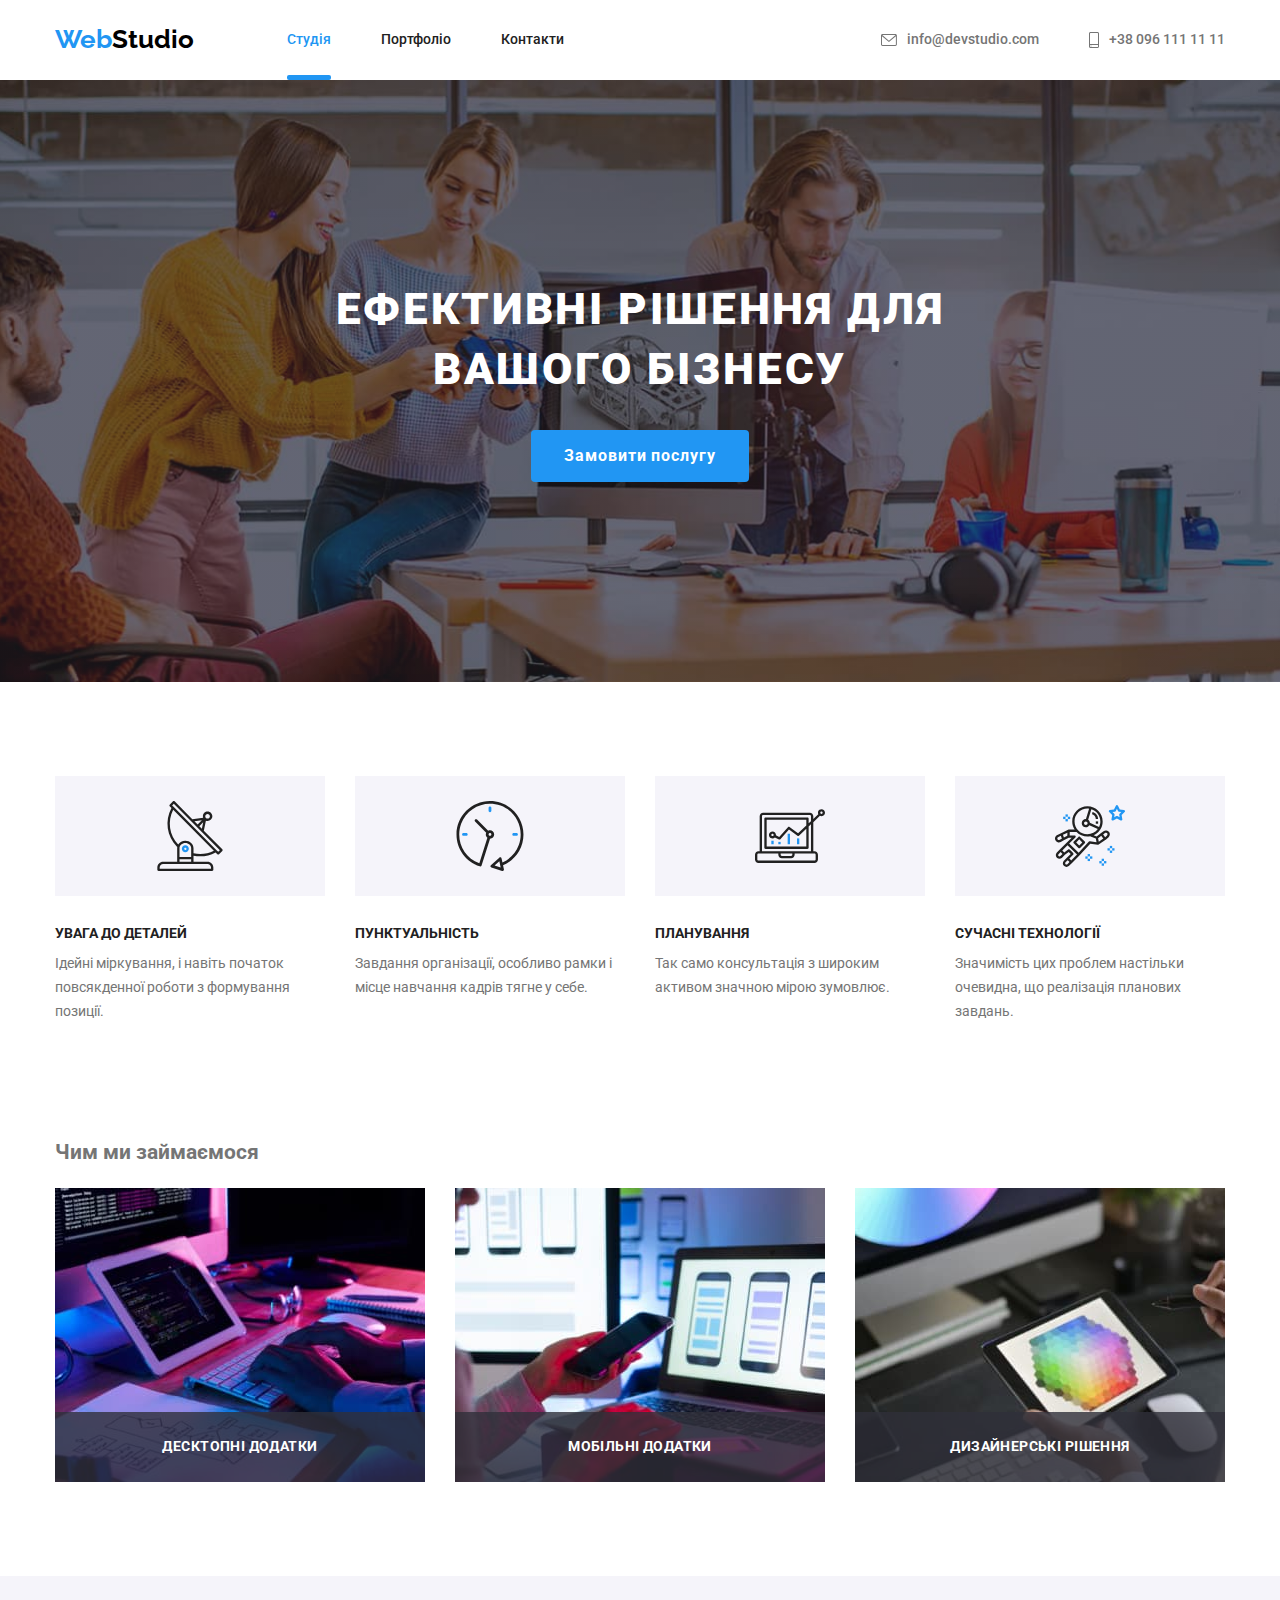
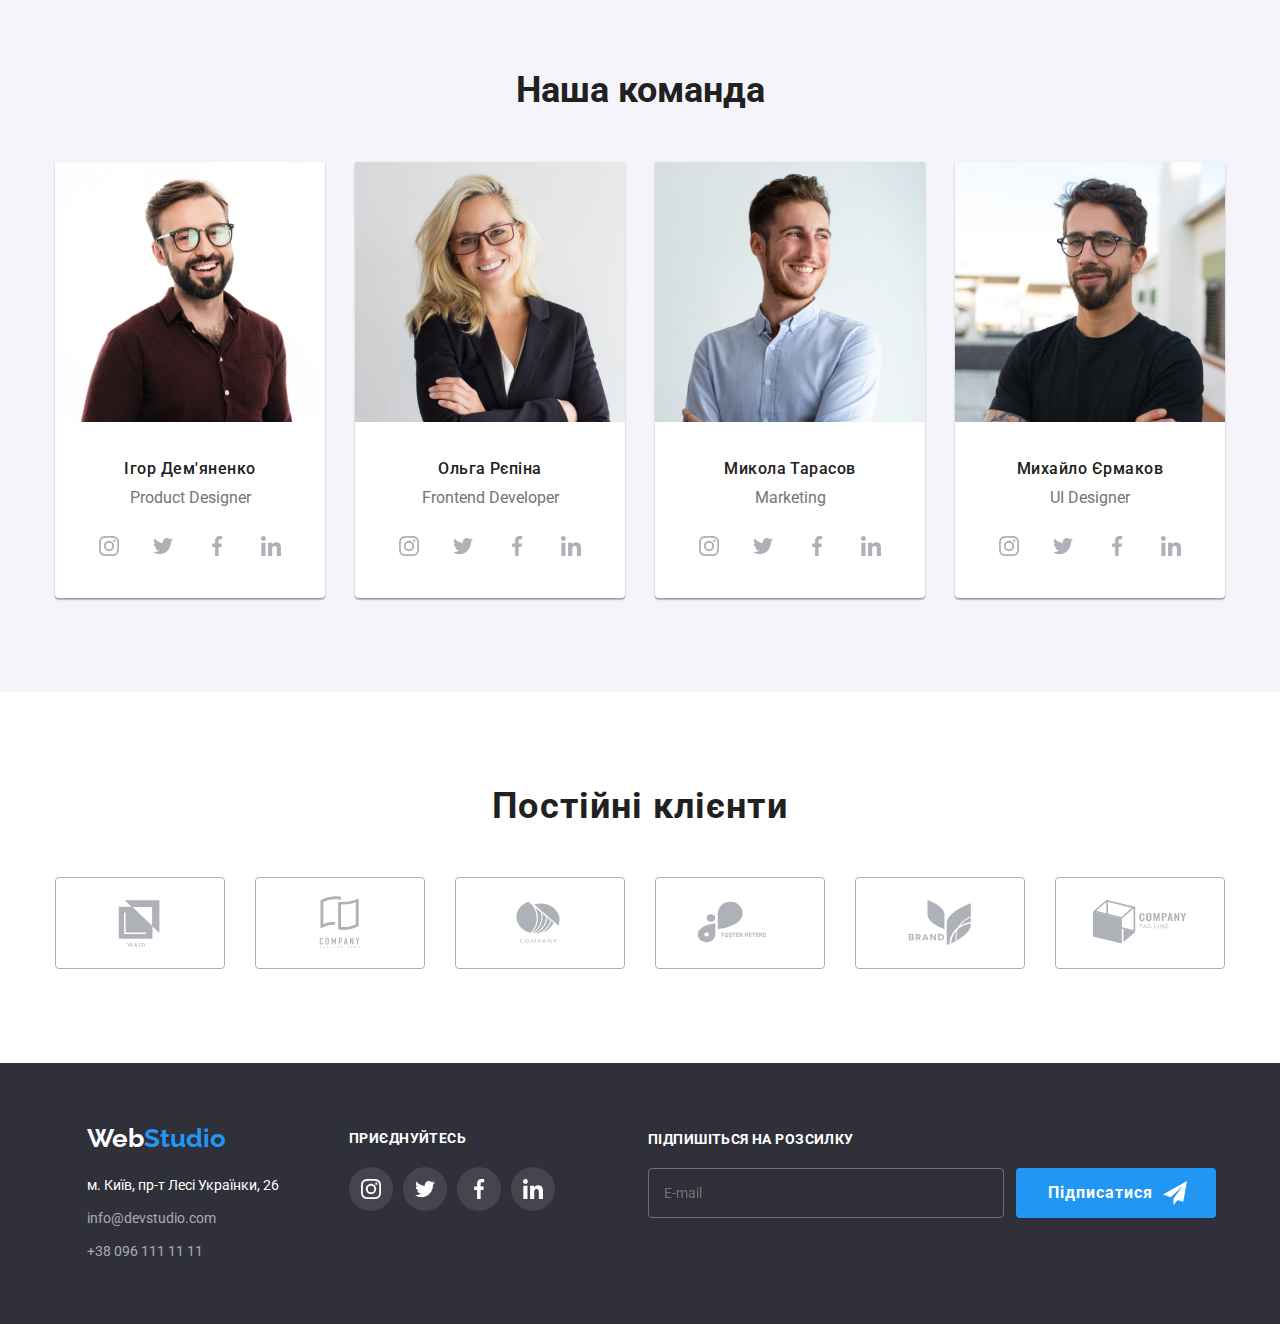
==== index.html @ 4a080af3 "Добавил HW7" ====
<!DOCTYPE html>
<html lang="uk">
  <head>
    <meta charset="UTF-8" />
    <meta http-equiv="X-UA-Compatible" content="IE=edge" />
    <meta name="viewport" content="width=device-width, initial-scale=1.0" />
    <title>goit-markup-hw-03</title>
    <link rel="preconnect" href="https://fonts.googleapis.com" />
    <link rel="preconnect" href="https://fonts.gstatic.com" crossorigin />
    <link
      href="https://fonts.googleapis.com/css2?family=Raleway:wght@700&family=Roboto:wght@400;500;700;900&display=swap"
      rel="stylesheet"
    />
    <link
      rel="stylesheet"
      href="https://cdnjs.cloudflare.com/ajax/libs/modern-normalize/1.1.0/modern-normalize.min.css"
    />
    <link rel="stylesheet" href="./css/main.min.css" />
  </head>
  <body class="body">

    <!-- Шапка сайта -->

    <header class="header">
      <div class="container header__container">
        <a href="#" lang="en" class="logo link"><span class="logo__second-part-inscription">Web</span>Studio</a>

        <nav class="navigation">
          <ul class="navigation__list  list">
            <li class="navigation__item"><a href="./index.html" class="navigation__link navigation__link--active link">Студія</a></li>
            <li class="navigation__item"><a href="./portfolio.html" class="navigation__link link">Портфоліо</a></li>
            <li class="navigation__item"><a href="#" class="navigation__link link">Контакти</a></li>
          </ul>
        </nav>

        <ul class="contacts list">
          <li class="contacts__item">
            <a href="mailto:info@devstudio.com" class="contacts__link  link"
              ><svg width="16" height="12" class="contacts__icon">
                <use href="./images/icons.svg#icon-envelope"></use></svg>info@devstudio.com</a
            >
          </li>
          <li class="contacts__item">
            <a href="tel:+380961111111" class="contacts__link  link"
              ><svg width="10" height="16" class="contacts__icon">
                <use href="./images/icons.svg#icon-smartphone"></use></svg>+38 096 111 11 11</a
            >
          </li>
        </ul>
      </div>
    </header>

    <main>
      <!-- Секция-герой -->
      <section class="hero">
        <div class="container">
          <h1 class="hero__title">Ефективні рішення для вашого бізнесу</h1>
          <button type="button" class="hero__button" data-modal-open>Замовити послугу</button>
        </div>
      </section>

      <!-- Секция-"преймущества" -->
      <section class="advantages">
        <div class="container">
          <!-- <h2>Наші переваги</h2> -->
          <ul class="advantages__list list">
            <li class="advantages__item advantages__item--add-img-antenna">
              <h3 class="advantages__title">Увага до деталей</h3>
              <p class="advantages__description">Ідейні міркування, і навіть початок повсякденної роботи з формування позиції.</p>
            </li>
            <li class="advantages__item advantages__item--add-img-clock">
              <h3 class="advantages__title">Пунктуальність</h3>
              <p  class="advantages__description">Завдання організації, особливо рамки і місце навчання кадрів тягне у себе.</p>
            </li>
            <li class="advantages__item advantages__item--add-img-diagram">
              <h3 class="advantages__title">Планування</h3>
              <p class="advantages__description">Так само консультація з широким активом значною мірою зумовлює.</p>
            </li>
            <li class="advantages__item advantages__item--add-img-astronaut">
              <h3 class="advantages__title">Сучасні технології</h3>
              <p class="advantages__description">Значимість цих проблем настільки очевидна, що реалізація планових завдань.</p>
            </li>
          </ul>
        </div>
      </section>

      <!-- Секция-"Чем мы занимаемся" -->
      <section class="work-directions section">
        <div class="container">
          <h2 class="work-directions__title">Чим ми займаємося</h2>
          <ul class="work-directions__list list">
            <li class="work-directions__item">
              <img
                src="./images/img-1.jpg"
                alt="Людина працює на планшеті та ПК"
                width="370"
                height="294"
              />
              <div class="work-directions__description-container">
                <p class="work-directions__description">Десктопні додатки</p>
              </div>
            </li>
            <li class="work-directions__item">
              <img
                src="./images/img-2.jpg"
                alt="Людина працює на ноутбуці та телефоні"
                width="370"
                height="294"
              />
              <div class="work-directions__description-container">
                <p class="work-directions__description">Мобільні додатки</p>
              </div>
            </li>
            <li class="work-directions__item">
              <img
                src="./images/img-3.jpg"
                alt="Людина тримає у руках планшет"
                width="370"
                height="294"
              />
              <div class="work-directions__description-container">
                <p class="work-directions__description">Дизайнерські рішення</p>
              </div>
            </li>
          </ul>
        </div>
      </section>

      <!-- Секция- "Наша команда" -->
      <section class="team section">
        <div class="container">
          <h2 class="team__title">Наша команда</h2>
          <ul class="team-list list">
            <li class="covorker-card">
              <img
                class="covorker-card__img"
                src="./images/img-4.jpg"
                alt="Product Designer"
                width="270"
                height="260"
              />
              <h3 class="covorker-card__name">Ігор Дем'яненко</h3>
              <p lang="en" class="covorker-card__profession">Product Designer</p>
              <ul class="soc-list list">
                <li class="soc-list__item">
                  <a href="#" class="soc-list__link link"
                    ><svg width="20" height="20" class="soc-list__icon">
                      <use href="./images/icons.svg#icon-instagram"></use>
                    </svg>
                  </a>
                </li>
                <li class="soc-list__item">
                  <a href="#" class="soc-list__link link"
                    ><svg width="20" height="20" class="soc-list__icon">
                      <use href="./images/icons.svg#icon-twitter"></use>
                    </svg>
                  </a>
                </li>
                <li class="soc-list__item">
                  <a href="#" class="soc-list__link link"
                    ><svg width="20" height="20" class="soc-list__icon">
                      <use href="./images/icons.svg#icon-facebook"></use>
                    </svg>
                  </a>
                </li>
                <li class="soc-list__item">
                  <a href="#" class="soc-list__link link"
                    ><svg width="20" height="20" class="soc-list__icon">
                      <use href="./images/icons.svg#icon-linkedin"></use>
                    </svg>
                  </a>
                </li>
              </ul>
            </li>
            <li class="covorker-card">
              <img
                class="covorker-card__img"
                src="./images/img-5.jpg"
                alt="Frontend Developer"
                width="270"
                height="260"
              />
              <h3 class="covorker-card__name">Ольга Рєпіна</h3>
              <p lang="en" class="covorker-card__profession">Frontend Developer</p>
              <ul class="soc-list list">
                <li class="soc-list__item">
                  <a href="#" class="soc-list__link link"
                    ><svg width="20" height="20" class="soc-list__icon">
                      <use href="./images/icons.svg#icon-instagram"></use>
                    </svg>
                  </a>
                </li>
                <li class="soc-list__item">
                  <a href="#" class="soc-list__link link"
                    ><svg width="20" height="20" class="soc-list__icon">
                      <use href="./images/icons.svg#icon-twitter"></use>
                    </svg>
                  </a>
                </li>
                <li class="soc-list__item">
                  <a href="#" class="soc-list__link link"
                    ><svg width="20" height="20" class="soc-list__icon">
                      <use href="./images/icons.svg#icon-facebook"></use>
                    </svg>
                  </a>
                </li>
                <li class="soc-list__item">
                  <a href="#" class="soc-list__link link"
                    ><svg width="20" height="20" class="soc-list__icon">
                      <use href="./images/icons.svg#icon-linkedin"></use>
                    </svg>
                  </a>
                </li>
              </ul>
            </li>
            <li class="covorker-card">
              <img
                class="covorker-card__img"
                src="./images/img-6.jpg"
                alt="Marketing"
                width="270"
                height="260"
              />
              <h3 class="covorker-card__name">Микола Тарасов</h3>
              <p lang="en" class="covorker-card__profession">Marketing</p>
              <ul class="soc-list list">
                <li class="soc-list__item">
                  <a href="#" class="soc-list__link link"
                    ><svg width="20" height="20" class="soc-list__icon">
                      <use href="./images/icons.svg#icon-instagram"></use>
                    </svg>
                  </a>
                </li>
                <li class="soc-list__item">
                  <a href="#" class="soc-list__link link"
                    ><svg width="20" height="20" class="soc-list__icon">
                      <use href="./images/icons.svg#icon-twitter"></use>
                    </svg>
                  </a>
                </li>
                <li class="soc-list__item">
                  <a href="#" class="soc-list__link link"
                    ><svg width="20" height="20" class="soc-list__icon">
                      <use href="./images/icons.svg#icon-facebook"></use>
                    </svg>
                  </a>
                </li>
                <li class="soc-list__item">
                  <a href="#" class="soc-list__link link"
                    ><svg width="20" height="20" class="soc-list__icon">
                      <use href="./images/icons.svg#icon-linkedin"></use>
                    </svg>
                  </a>
                </li>
              </ul>
            </li>
            <li class="covorker-card">
              <img
                class="covorker-card__img"
                src="./images/img-7.jpg"
                alt="UI Designer"
                width="270"
                height="260"
              />
              <h3 class="covorker-card__name">Михайло Єрмаков</h3>
              <p lang="en" class="covorker-card__profession">UI Designer</p>
              <ul class="soc-list list">
                <li class="soc-list__item">
                  <a href="#" class="soc-list__link link"
                    ><svg width="20" height="20" class="soc-list__icon">
                      <use href="./images/icons.svg#icon-instagram"></use>
                    </svg>
                  </a>
                </li>
                <li class="soc-list__item">
                  <a href="#" class="soc-list__link link"
                    ><svg width="20" height="20" class="soc-list__icon">
                      <use href="./images/icons.svg#icon-twitter"></use>
                    </svg>
                  </a>
                </li>
                <li class="soc-list__item">
                  <a href="#" class="soc-list__link link"
                    ><svg width="20" height="20" class="soc-list__icon">
                      <use href="./images/icons.svg#icon-facebook"></use>
                    </svg>
                  </a>
                </li>
                <li class="soc-list__item">
                  <a href="#" class="soc-list__link link"
                    ><svg width="20" height="20" class="soc-list__icon">
                      <use href="./images/icons.svg#icon-linkedin"></use>
                    </svg>
                  </a>
                </li>
              </ul>
            </li>
          </ul>
        </div>
      </section>

       <!-- Секция-"Постоянные клиенты"  -->

      <section class="clients">
        <div class="container">
          <h2 class="clients__title">Постійні клієнти</h2>
          <ul class="client-list list ">
            <li class="client-card">
              <a href="#" class="client-card__link link">
                <svg width="106" height="60" class="client-card__svg">
                  <use href="./images/icons.svg#icon-client-1"></use>
                </svg>
              </a>
            </li>
            <li class="client-card">
              <a href="#" class="client-card__link link">
                <svg width="106" height="60" class="client-card__svg" >
                  <use href="./images/icons.svg#icon-client-2"></use>
                </svg>
              </a>
            </li>
            <li class="client-card">
              <a href="#" class="client-card__link link">
                <svg width="106" height="60" class="client-card__svg">
                  <use href="./images/icons.svg#icon-client-3"></use>
                </svg>
              </a>
            </li>
            <li class="client-card">
              <a href="#" class="client-card__link link">
                <svg width="106" height="60" class="client-card__svg">
                  <use href="./images/icons.svg#icon-client-4"></use>
                </svg>
              </a>
            </li>
            <li class="client-card">
              <a href="#" class="client-card__link link">
                <svg width="106" height="60" class="client-card__svg">
                  <use href="./images/icons.svg#icon-client-5"></use>
                </svg>
              </a>
            </li>
            <li class="client-card">
              <a href="#" class="client-card__link link">
                <svg width="106" height="60" class="client-card__svg">
                  <use href="./images/icons.svg#icon-client-6"></use>
                </svg>
              </a>
            </li>
          </ul>
        </div>
      </section>
    </main>

    <!-- Футер -->
    <footer class="footer">
      <div class="container">
        <div class="footer__position">
          <address class="address">
            <div class="adress__container">
              <a href="#" lang="en" class="logo address__logo link"> Web<span class="logo__second-part-inscription">Studio</span></a>

              <ul class="address-inf list">
                <li>
                  <a href="https://goo.gl/maps/9ttwzkd9uLQhC29X6" class="address-inf__phisical link"
                    >м. Київ, пр-т Лесі Українки, 26
                  </a>
                </li>
                <li>
                  <a href="mailto:info@devstudio.com" class="address-inf__mail link">info@devstudio.com</a>
                </li>
                <li><a href="tel:+380961111111" class="address-inf__tel link">+38 096 111 11 11 </a></li>
              </ul>
            </div>

            <div class="soc-links-container">
              <p class="soc-links-container__title">приєднуйтесь</p>
              <ul class="soc-links-list list">
                <li class="soc-links-list__item">
                  <a href="#" class="soc-links-list__link link">
                    <svg width="20" height="20" class="soc-links-list__icon">
                      <use href="./images/icons.svg#icon-instagram"></use>
                    </svg>
                  </a>
                </li>
                <li class="soc-links-list__item">
                  <a href="#" class="soc-links-list__link link">
                    <svg width="20" height="20" class="soc-links-list__icon">
                      <use href="./images/icons.svg#icon-twitter"></use>
                    </svg>
                  </a>
                </li>
                <li class="soc-links-list__item">
                  <a href="#" class="soc-links-list__link link"
                    ><svg width="20" height="20" class="soc-links-list__icon">
                      <use href="./images/icons.svg#icon-facebook"></use></svg></a>
                </li>
                <li class="soc-links-list__item">
                  <a href="#" class="soc-links-list__link link"
                    ><svg width="20" height="20" class="soc-links-list__icon">
                      <use href="./images/icons.svg#icon-linkedin"></use></svg></a>
                </li>
              </ul>
            </div>
          </address>
          <div class="sign">
            <p class="sign__title">Підпишіться на розсилку</p>
            <form class="sign__form">
              <input
                type="email"
                name="sing-email"
                id="sing-email"
                class="sign__input"
                placeholder="E-mail"
              />
              <button type="submit" class="sign__button">
                Підписатися
                <svg width="24" height="24" class="sign__icon">
                  <use href="./images/icons.svg#icon-send"></use>
                </svg>
              </button>
            </form>
          </div>
        </div>
      </div>
    </footer>

<!-- Модальное окно  -->

    <div class="backdrop backdrop--is-hidden" data-modal>
      <div class="modal">
        <h1 class="modal__title">Залиште свої дані, ми вам передзвонимо</h1>

        <button data-modal-close class="modal__button-close">
          <svg width="18" height="18">
            <use href="./images/icons.svg#icon-close"></use>
          </svg>
        </button>

        <form class="form">
          <div class="form__field">
            <label for="name" class="form__label">Ім'я</label>

            <input type="text" name="name" id="name" class="form__input" />
            <span class="form__icon">
              <svg width="18" height="18" class="form__svg">
                <use href="./images/icons.svg#icon-person"></use>
              </svg>
            </span>
          </div>

          <div class="form__field">
            <label for="tel" class="form__label">Телефон</label>
            <input type="tel" name="tel" id="tel" class="form__input" />
            <span class="form__icon">
              <svg width="18" height="18" class="form__svg">
                <use href="./images/icons.svg#icon-phone"></use>
              </svg>
            </span>
          </div>

          <div class="form__field">
            <label for="email" class="form__label">Пошта</label>
            <input type="email" name="email" id="email" class="form__input" />
            <span class="form__icon">
              <svg width="18" height="18" class="form__svg">
                <use href="./images/icons.svg#icon-email"></use>
              </svg>
            </span>
          </div>

          <div class="form__field">
            <label for="textarea">Коментар</label>
            <textarea
              name="textarea"
              id="textarea"
              class="form__textarea"
              placeholder="Введіть текст"
            ></textarea>
          </div>

          <div class="form__checkbox-field">
            <label for="policy" class="form__checkbox-label">
              <input type="checkbox" name="policy" id="policy" value="true" class="form__checkbox" />
              <span class="form__checkbox-icon"></span>
              Погоджуюся з розсилкою та приймаю<a href="#" class="form__link">Умови договору</a>
            </label>
          </div>

          <button type="submit" class="form__button">Відправити</button>
        </form>
      </div>
    </div>

    <script src="./js/modal.js"></script>
  </body>
</html>
---- css/main.min.css ----
.body{background-color:#fff;color:#757575;font-family:"Roboto",sans-serif;font-size:14px;font-weight:400;line-height:1.71;letter-spacing:.03}.work-target__title,.team__title{color:#212121;font-size:36px;font-weight:700;line-height:1.16;text-align:center}.list{padding:0;margin:0;list-style:none}.link{text-decoration:none}.address{font-style:normal}.section{padding-top:94px;padding-bottom:94px}.backdrop--is-hidden{opacity:0;visibility:hidden;pointer-events:none}.container{margin-left:auto;margin-right:auto;width:1200px;padding-left:15px;padding-right:15px}.logo{display:block;padding-top:24px;padding-bottom:25px;color:#000;font-family:"Raleway";font-size:26px;font-weight:700;line-height:1.19}.footer .logo{color:#fff}.header .logo__second-part-inscription,.footer .logo__second-part-inscription{color:#2196f3}.header{background-color:#fff}.header__container{display:-webkit-box;display:-ms-flexbox;display:flex;-webkit-box-align:center;-ms-flex-align:center;align-items:center}.heder-portfolio{border-bottom:1px solid #ececec}.navigation__list{display:-webkit-box;display:-ms-flexbox;display:flex;margin-left:93px;color:#212121;font-size:14px;font-weight:500;line-height:1.14;letter-spacing:.02}.navigation__item:not(:last-child){margin-right:50px}.navigation__link{-webkit-transition:color 250ms cubic-bezier(0.4, 0, 0.2, 1);transition:color 250ms cubic-bezier(0.4, 0, 0.2, 1);display:block;padding-top:32px;padding-bottom:32px;color:inherit}.navigation__link:hover,.navigation__link:focus{color:#2196f3}.navigation__link--active{position:relative;color:#2196f3}.navigation__link--active::after{content:"";position:absolute;left:0;bottom:0;display:block;width:100%;height:5px;border-radius:2px;background-color:#2196f3}.contacts{display:-webkit-box;display:-ms-flexbox;display:flex;margin-left:auto}.contacts__item+.contacts__item{margin-left:50px}.contacts__link{-webkit-transition:color 250ms cubic-bezier(0.4, 0, 0.2, 1);transition:color 250ms cubic-bezier(0.4, 0, 0.2, 1);width:100%;height:100%;display:-webkit-inline-box;display:-ms-inline-flexbox;display:inline-flex;-webkit-box-pack:center;-ms-flex-pack:center;justify-content:center;-webkit-box-align:center;-ms-flex-align:center;align-items:center;padding-top:32px;padding-bottom:32px;color:inherit;font-size:14px;font-weight:500;line-height:1.14;letter-spacing:.02}.contacts__link:hover,.contacts__link:focus{color:#2196f3}.contacts__icon{margin-right:10px;fill:currentColor}.contacts__icon:hover,.contacts__icon:focus{color:#2196f3}.hero{text-align:center;padding-top:200px;padding-bottom:200px;background-color:#c4c4c4;background-image:-webkit-gradient(linear, left top, left bottom, from(rgba(47, 48, 58, 0.4)), to(rgba(47, 48, 58, 0.4))),url(../images/hero.jpg);background-image:linear-gradient(rgba(47, 48, 58, 0.4), rgba(47, 48, 58, 0.4)),url(../images/hero.jpg);background-repeat:no-repeat;background-size:cover;background-position:center;max-width:1600px;margin:0 auto}.hero__title{width:696px;margin-left:auto;margin-right:auto;margin-top:0;margin-bottom:30px;color:#fff;font-size:44px;font-weight:900;line-height:1.36;letter-spacing:.06em;text-transform:uppercase;text-align:center}.hero__button{border-radius:4px;padding:10px 32px;min-width:216px;border:1px solid rgba(0,0,0,0);color:#fff;background-color:#2196f3;font-family:inherit;font-size:16px;font-weight:700;line-height:1.88;letter-spacing:.06em;text-align:center;cursor:pointer}.advantages{padding-top:94px}.advantages__list{display:-webkit-box;display:-ms-flexbox;display:flex;-webkit-box-pack:center;-ms-flex-pack:center;justify-content:center}.advantages__item{max-width:calc((100% - 90px)/4)}.advantages__item::before{display:block;content:"";height:120px;margin-bottom:30px;background-color:#f5f4fa;background-repeat:no-repeat;background-position:center}.advantages__item--add-img-antenna::before{background-image:url(../images/antenna.svg)}.advantages__item--add-img-clock::before{background-image:url(../images/clock.svg)}.advantages__item--add-img-diagram::before{background-image:url(../images/diagram.svg)}.advantages__item--add-img-astronaut::before{background-image:url(../images/astronaut.svg)}.advantages__title{margin-top:0;margin-bottom:10px;color:#212121;font-size:14px;font-weight:700;line-height:1.14;letter-spacing:.02;text-transform:uppercase}.advantages__item:not(:last-child){margin-right:30px}.advantages__description{margin-top:0;margin-bottom:0}.work-directions__list{display:-webkit-box;display:-ms-flexbox;display:flex}.work-directions__item{position:relative;margin-top:0;margin-bottom:0;height:294px}.work-directions__item:not(:last-child){margin-right:30px}.work-directions__description-container{position:absolute;right:0;bottom:0;width:100%;min-height:70px;background-color:rgba(47,48,58,.8)}.work-directions__description{text-align:center;margin-top:27px;margin-bottom:27px;font-size:14px;font-weight:700;line-height:1.14;letter-spacing:.03em;text-transform:uppercase;color:#fff}.team{background-color:#f5f4fa}.team-list{display:-webkit-box;display:-ms-flexbox;display:flex}.covorker-card{text-align:center;width:calc((100% - 90px)/4);background:#fff;-webkit-box-shadow:0px 1px 3px rgba(0,0,0,.12),0px 1px 1px rgba(0,0,0,.14),0px 2px 1px rgba(0,0,0,.2);box-shadow:0px 1px 3px rgba(0,0,0,.12),0px 1px 1px rgba(0,0,0,.14),0px 2px 1px rgba(0,0,0,.2);border-radius:0px 0px 4px 4px}.covorker-card:not(:last-child){margin-right:30px}.team__title{margin-top:0;margin-bottom:50px}.covorker-card__img{margin-bottom:30px}.covorker-card__name{margin-top:0;margin-bottom:10px;color:#212121;font-size:16px;font-weight:500;line-height:1.18;letter-spacing:.03em}.covorker-card__profession{margin-top:0;margin-bottom:16px;font-size:16px;line-height:1.18}.soc-list{display:-webkit-box;display:-ms-flexbox;display:flex;-webkit-box-pack:center;-ms-flex-pack:center;justify-content:center;-webkit-box-align:center;-ms-flex-align:center;align-items:center;margin-bottom:30px}.soc-list__item{width:44px;height:44px}.soc-list__item:not(:last-child){margin-right:10px}.soc-list__link{-webkit-transition:color 250ms cubic-bezier(0.4, 0, 0.2, 1),background-color 250ms cubic-bezier(0.4, 0, 0.2, 1);transition:color 250ms cubic-bezier(0.4, 0, 0.2, 1),background-color 250ms cubic-bezier(0.4, 0, 0.2, 1);display:-webkit-box;display:-ms-flexbox;display:flex;width:100%;height:100%;border-radius:50%;-webkit-box-pack:center;-ms-flex-pack:center;justify-content:center;-webkit-box-align:center;-ms-flex-align:center;align-items:center;color:#afb1b8}.soc-list__link:hover{background-color:#2196f3;color:#fff}.soc-list__icon{fill:currentColor}.clients{padding-top:94px;padding-bottom:94px}.client-list{display:-webkit-box;display:-ms-flexbox;display:flex;-webkit-box-pack:center;-ms-flex-pack:center;justify-content:center;-webkit-box-align:center;-ms-flex-align:center;align-items:center}.clients__title{margin-top:0;margin-bottom:50px;font-size:36px;font-weight:700;line-height:1.16;letter-spacing:.03em;text-align:center;color:#212121}.client-card{width:170px;height:92px}.client-card:not(:last-child){margin-right:30px}.client-card__link{-webkit-transition:color 250ms cubic-bezier(0.4, 0, 0.2, 1),border-color 250ms cubic-bezier(0.4, 0, 0.2, 1);transition:color 250ms cubic-bezier(0.4, 0, 0.2, 1),border-color 250ms cubic-bezier(0.4, 0, 0.2, 1);display:-webkit-box;display:-ms-flexbox;display:flex;border:1px solid #afb1b8;border-radius:4px;width:100%;height:100%;-webkit-box-pack:center;-ms-flex-pack:center;justify-content:center;-webkit-box-align:center;-ms-flex-align:center;align-items:center;color:#afb1b8}.client-card__link:hover,.client-card__link:focus{color:#2196f3;border-color:#2196f3}.client-card__svg{fill:currentColor}.footer{padding-top:60px;padding-left:64px;padding-bottom:60px;background-color:#2f303a}.address{display:-webkit-box;display:-ms-flexbox;display:flex}.address__logo{display:inline-block;padding-top:0;padding-bottom:0;margin-bottom:20px}.address-inf__phisical{display:inline-block;margin-bottom:9px;color:#fff}.address-inf__mail{display:inline-block;margin-bottom:9px}.address-inf__phisical,.address-inf__mail,.address-inf__tel{-webkit-transition:color 250ms cubic-bezier(0.4, 0, 0.2, 1);transition:color 250ms cubic-bezier(0.4, 0, 0.2, 1)}.address-inf__phisical:hover,.address-inf__phisical:focus,.address-inf__mail:hover,.address-inf__mail:focus,.address-inf__tel:hover,.address-inf__tel:focus{color:#2196f3}.address-inf__mail,.address-inf__tel{color:rgba(255,255,255,.6)}.address-inf__phisical-mail-tel{-webkit-transition:color 250ms cubic-bezier(0.4, 0, 0.2, 1);transition:color 250ms cubic-bezier(0.4, 0, 0.2, 1)}.soc-links-list{display:-webkit-box;display:-ms-flexbox;display:flex;-webkit-box-pack:center;-ms-flex-pack:center;justify-content:center;-webkit-box-align:center;-ms-flex-align:center;align-items:center}.adress__container{margin-right:70px}.soc-links-container__title{margin-top:8px;margin-bottom:20px;font-size:14px;font-weight:700;line-height:1.14;letter-spacing:.03em;text-transform:uppercase;color:#fff}.soc-links-list__item{width:44px;height:44px}.soc-links-list__item:not(:last-child){margin-right:10px}.soc-links-list__link{-webkit-transition:background-color 250ms cubic-bezier(0.4, 0, 0.2, 1);transition:background-color 250ms cubic-bezier(0.4, 0, 0.2, 1);display:-webkit-box;display:-ms-flexbox;display:flex;width:100%;height:100%;border-radius:50%;-webkit-box-pack:center;-ms-flex-pack:center;justify-content:center;-webkit-box-align:center;-ms-flex-align:center;align-items:center;color:#fff;background-color:rgba(255,255,255,.1)}.soc-links-list__link:hover{background-color:#2196f3}.soc-links-list__icon{fill:currentColor}.footer__position{display:-webkit-box;display:-ms-flexbox;display:flex}.sign{margin-left:93px}.sign__title{margin-top:8px;margin-bottom:20px;font-size:14px;font-weight:700;line-height:1.16;letter-spacing:.03em;text-transform:uppercase;color:#fff}.sign__form{position:relative;display:-webkit-box;display:-ms-flexbox;display:flex}.sign__input{border:1px solid rgba(255,255,255,.3);-webkit-filter:drop-shadow(0px 4px 4px rgba(0, 0, 0, 0.15));filter:drop-shadow(0px 4px 4px rgba(0, 0, 0, 0.15));border-radius:4px;background-color:rgba(0,0,0,0);-webkit-box-sizing:inherit;box-sizing:inherit;min-width:356px;min-height:48px;padding:16px 15px}.sign__button{margin-left:12px;min-width:200px;min-height:50px;background-color:#2196f3;border:4px solid rgba(0,0,0,0);border-radius:4px;font-size:16px;font-weight:700;line-height:1.88;letter-spacing:.06em;padding-left:28px;color:#fff;display:-webkit-box;display:-ms-flexbox;display:flex;-webkit-box-align:center;-ms-flex-align:center;align-items:center}.sign__icon{margin-left:10px}.backdrop{position:fixed;top:0;left:0;width:100%;height:100%;opacity:1;-webkit-transition:opacity 250ms cubic-bezier(0.4, 0, 0.2, 1),visibility 250ms cubic-bezier(0.4, 0, 0.2, 1);transition:opacity 250ms cubic-bezier(0.4, 0, 0.2, 1),visibility 250ms cubic-bezier(0.4, 0, 0.2, 1);background-color:rgba(0,0,0,.2)}.backdrop.backdrop--is-hidden .modal{-webkit-transform:translate(-50%, -50%) scale(0.9);transform:translate(-50%, -50%) scale(0.9)}.modal{position:absolute;top:50%;left:50%;width:528px;height:581px;padding:40px 40px;border-radius:4px;background-color:#fff;-webkit-box-shadow:0px 1px 3px rgba(0,0,0,.12),0px 1px 1px rgba(0,0,0,.14),0px 2px 1px rgba(0,0,0,.2);box-shadow:0px 1px 3px rgba(0,0,0,.12),0px 1px 1px rgba(0,0,0,.14),0px 2px 1px rgba(0,0,0,.2);-webkit-transform:scale(1) translate(-50%, -50%);transform:scale(1) translate(-50%, -50%);-webkit-transition:-webkit-transform 250ms cubic-bezier(0.4, 0, 0.2, 1),-webkit-box-shadow 250ms cubic-bezier(0.4, 0, 0.2, 1);transition:-webkit-transform 250ms cubic-bezier(0.4, 0, 0.2, 1),-webkit-box-shadow 250ms cubic-bezier(0.4, 0, 0.2, 1);transition:transform 250ms cubic-bezier(0.4, 0, 0.2, 1),box-shadow 250ms cubic-bezier(0.4, 0, 0.2, 1);transition:transform 250ms cubic-bezier(0.4, 0, 0.2, 1),box-shadow 250ms cubic-bezier(0.4, 0, 0.2, 1),-webkit-transform 250ms cubic-bezier(0.4, 0, 0.2, 1),-webkit-box-shadow 250ms cubic-bezier(0.4, 0, 0.2, 1)}.modal__button-close{display:-webkit-box;display:-ms-flexbox;display:flex;position:absolute;top:8px;right:8px;-webkit-box-pack:center;-ms-flex-pack:center;justify-content:center;-webkit-box-align:center;-ms-flex-align:center;align-items:center;width:30px;height:30px;padding:0;border:1px solid rgba(0,0,0,.1);border-radius:50%;background-color:#fff;fill:#000;-webkit-transition:fill 250ms cubic-bezier(0.4, 0, 0.2, 1);transition:fill 250ms cubic-bezier(0.4, 0, 0.2, 1)}.modal__button-close:hover{fill:#2196f3}.modal__title{font-size:20px;font-weight:700;line-height:1.15;letter-spacing:.03em;text-align:center;margin-top:0;margin-bottom:12px;color:#212121}.form__field{position:relative;display:-webkit-box;display:-ms-flexbox;display:flex;-webkit-box-orient:vertical;-webkit-box-direction:normal;-ms-flex-direction:column;flex-direction:column;margin-bottom:10px}.form__input{padding:15px 42px;border:1px solid rgba(33,33,33,.2);border-radius:4px;height:40px;-webkit-transition:border-color 250ms cubic-bezier(0.4, 0, 0.2, 1);transition:border-color 250ms cubic-bezier(0.4, 0, 0.2, 1)}.form__label{margin-bottom:4px;font-size:12px;font-weight:400;line-height:1.16;letter-spacing:.01em;color:#757575}.form__icon{position:absolute;top:50%;left:12px;-webkit-transform:translateY(0, -50%);transform:translateY(0, -50%);-webkit-transition:color 250ms cubic-bezier(0.4, 0, 0.2, 1);transition:color 250ms cubic-bezier(0.4, 0, 0.2, 1)}.form__input:focus+.form__icon,.form__input:hover+.form__icon{color:#2196f3}.form__textarea{outline:none;padding:12px 16px;margin-bottom:10px;border:1px solid rgba(33,33,33,.2);min-width:448px;min-height:120px;-webkit-transition:border-color 250ms cubic-bezier(0.4, 0, 0.2, 1);transition:border-color 250ms cubic-bezier(0.4, 0, 0.2, 1);resize:none}.form__textarea::-webkit-input-placeholder{font-size:12px;font-weight:400;line-height:1.16;letter-spacing:.01em;color:rgba(117,117,117,.5)}.form__textarea::-moz-placeholder{font-size:12px;font-weight:400;line-height:1.16;letter-spacing:.01em;color:rgba(117,117,117,.5)}.form__textarea:-ms-input-placeholder{font-size:12px;font-weight:400;line-height:1.16;letter-spacing:.01em;color:rgba(117,117,117,.5)}.form__textarea::-ms-input-placeholder{font-size:12px;font-weight:400;line-height:1.16;letter-spacing:.01em;color:rgba(117,117,117,.5)}.form__textarea::placeholder{font-size:12px;font-weight:400;line-height:1.16;letter-spacing:.01em;color:rgba(117,117,117,.5)}.form__textarea:focus{outline:none;border:1px solid #2196f3;border-radius:4px}.form__checkbox-field{display:-webkit-box;display:-ms-flexbox;display:flex;-webkit-box-align:center;-ms-flex-align:center;align-items:center;margin-bottom:30px}.form__checkbox{margin-right:8px}.form__button{display:block;padding:10px 52px;margin-left:auto;margin-right:auto;min-width:200px;background:#2196f3;border-radius:4px;border:none;-webkit-box-shadow:0px 4px 4px rgba(0,0,0,.15);box-shadow:0px 4px 4px rgba(0,0,0,.15);cursor:pointer;font-size:16px;font-weight:700;line-height:1.88;letter-spacing:.06em;color:#fff}.form__checkbox-label{display:-webkit-inline-box;display:-ms-inline-flexbox;display:inline-flex;-webkit-box-align:center;-ms-flex-align:center;align-items:center}.form__checkbox{position:absolute;width:1px;height:1px;margin:-1px;border:0;padding:0;clip:rect(0 0 0 0);overflow:hidden}.form__checkbox-icon{display:inline-block;width:16px;height:16px;margin-right:8px;border:2px solid #212121;border-radius:2px;-webkit-transition:border 2000ms linear;transition:border 2000ms linear}.form__checkbox:checked+.form__checkbox-icon{border:#2196f3;background-image:url("../images/icon-check.svg");background-size:contain;background-origin:border-box}.form__link{margin-left:5px;color:#2196f3}.form__input:focus{outline:none;border:1px solid #2196f3;border-radius:4px}.form__svg{fill:currentColor}.navigation__list{display:-webkit-box;display:-ms-flexbox;display:flex;margin-left:93px;color:#212121;font-size:14px;font-weight:500;line-height:1.14;letter-spacing:.02}.navigation__item:not(:last-child){margin-right:50px}.navigation__link{-webkit-transition:color 250ms cubic-bezier(0.4, 0, 0.2, 1);transition:color 250ms cubic-bezier(0.4, 0, 0.2, 1);display:block;padding-top:32px;padding-bottom:32px;color:inherit}.navigation__link:hover,.navigation__link:focus{color:#2196f3}.navigation__link--active{position:relative;color:#2196f3}.navigation__link--active::after{content:"";position:absolute;left:0;bottom:0;display:block;width:100%;height:5px;border-radius:2px;background-color:#2196f3}.contacts{display:-webkit-box;display:-ms-flexbox;display:flex;margin-left:auto}.contacts__item+.contacts__item{margin-left:50px}.contacts__link{-webkit-transition:color 250ms cubic-bezier(0.4, 0, 0.2, 1);transition:color 250ms cubic-bezier(0.4, 0, 0.2, 1);width:100%;height:100%;display:-webkit-inline-box;display:-ms-inline-flexbox;display:inline-flex;-webkit-box-pack:center;-ms-flex-pack:center;justify-content:center;-webkit-box-align:center;-ms-flex-align:center;align-items:center;padding-top:32px;padding-bottom:32px;color:inherit;font-size:14px;font-weight:500;line-height:1.14;letter-spacing:.02}.contacts__link:hover,.contacts__link:focus{color:#2196f3}.contacts__icon{margin-right:10px;fill:currentColor}.contacts__icon:hover,.contacts__icon:focus{color:#2196f3}.filter-nav{display:-webkit-box;display:-ms-flexbox;display:flex;-webkit-box-pack:center;-ms-flex-pack:center;justify-content:center;margin-bottom:34px}.filter-nav__item:not(:last-child){margin-right:8px}.filter-nav__button{-webkit-transition:color 250ms cubic-bezier(0.4, 0, 0.2, 1),background-color 250ms cubic-bezier(0.4, 0, 0.2, 1);transition:color 250ms cubic-bezier(0.4, 0, 0.2, 1),background-color 250ms cubic-bezier(0.4, 0, 0.2, 1);display:inline-block;padding:6px 22px;border-radius:4px;border:1px solid rgba(0,0,0,0);min-width:73px;color:#212121;font-family:inherit;font-size:16px;font-weight:500;line-height:1.62;text-align:center;cursor:pointer}.filter-nav__button:hover,.filter-nav__button:focus{color:#fff;background-color:#2196f3}.portfolio-list{display:-webkit-box;display:-ms-flexbox;display:flex;-ms-flex-wrap:wrap;flex-wrap:wrap}.portfolio-card{-webkit-transition:-webkit-box-shadow 250ms cubic-bezier(0.4, 0, 0.2, 1);transition:-webkit-box-shadow 250ms cubic-bezier(0.4, 0, 0.2, 1);transition:box-shadow 250ms cubic-bezier(0.4, 0, 0.2, 1);transition:box-shadow 250ms cubic-bezier(0.4, 0, 0.2, 1), -webkit-box-shadow 250ms cubic-bezier(0.4, 0, 0.2, 1);width:calc((100% - 60px)/3);background:#fff}.portfolio-card:not(:nth-child(3n)){margin-right:30px}.portfolio-card:not(:nth-last-child(-n+3)){margin-bottom:30px}.portfolio-card:hover,.portfolio-card:focus{-webkit-box-shadow:0px 1px 1px rgba(0,0,0,.12),0px 4px 4px rgba(0,0,0,.06),1px 4px 6px rgba(0,0,0,.16);box-shadow:0px 1px 1px rgba(0,0,0,.12),0px 4px 4px rgba(0,0,0,.06),1px 4px 6px rgba(0,0,0,.16)}.portfolio-card__inf-container{border-left:1px solid #eee;border-right:1px solid #eee;border-bottom:1px solid #eee}.portfolio-card__img{display:block}.portfolio-card__title{padding-top:20px;margin-top:0;margin-bottom:4px;margin-left:24px;color:#212121;font-size:18px;font-weight:700;line-height:2;letter-spacing:.06em}.portfolio-card__project-description{font-size:16px;font-weight:400;line-height:1.87;letter-spacing:.02;margin-top:0;margin-bottom:20px;margin-left:24px}.portfolio-card__img-container{position:relative;overflow:hidden}.portfolio-card__description-box{position:absolute;-webkit-transition:-webkit-transform 250ms cubic-bezier(0.4, 0, 0.2, 1);transition:-webkit-transform 250ms cubic-bezier(0.4, 0, 0.2, 1);transition:transform 250ms cubic-bezier(0.4, 0, 0.2, 1);transition:transform 250ms cubic-bezier(0.4, 0, 0.2, 1), -webkit-transform 250ms cubic-bezier(0.4, 0, 0.2, 1);padding:63px 24px;width:100%;height:100%;background-color:rgba(33,150,243,.9)}.portfolio-card:hover .portfolio-card__description-box,.portfolio-card:focus .portfolio-card__description-box{-webkit-transform:translateY(-100%);transform:translateY(-100%)}.portfolio-card__description{margin-top:0;margin-bottom:0;font-size:18px;font-weight:400;line-height:1.56;letter-spacing:.02;color:#fff}/*# sourceMappingURL=main.min.css.map */
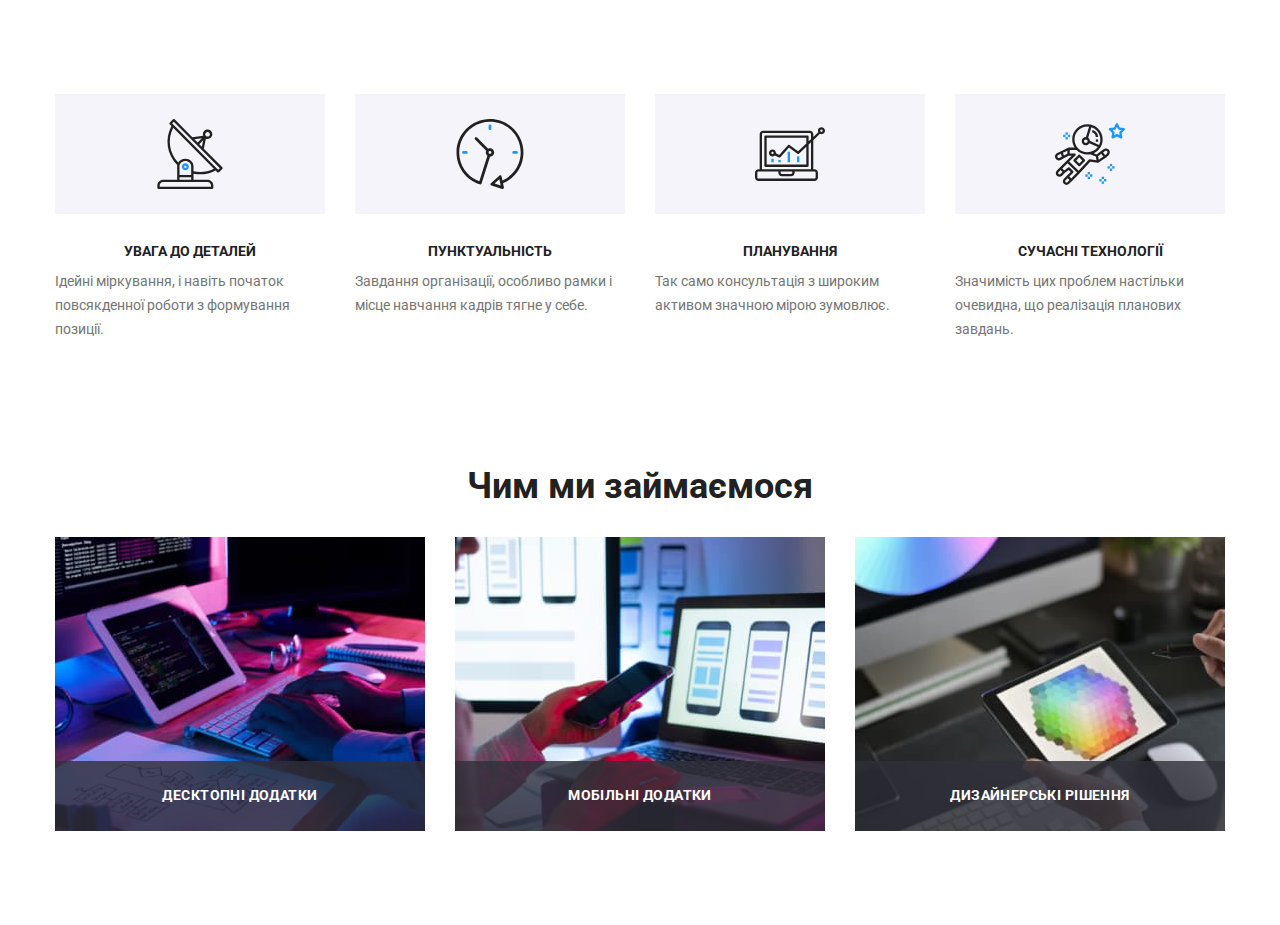
==== commit 818eb03d: "Сделал секцию  "Наши преймущества"" ====
--- a/index.html
+++ b/index.html
@@ -3,6 +3,7 @@
   <head>
     <meta charset="UTF-8" />
     <meta http-equiv="X-UA-Compatible" content="IE=edge" />
+    <meta name="viewport" content="width=device-width, initial-scale=1.0" />
     <meta name="viewport" content="width=device-width, initial-scale=1.0" />
     <title>goit-markup-hw-03</title>
     <link rel="preconnect" href="https://fonts.googleapis.com" />
@@ -21,7 +22,7 @@
 
     <!-- Шапка сайта -->
 
-    <header class="header">
+    <!-- <header class="header">
       <div class="container header__container">
         <a href="#" lang="en" class="logo link"><span class="logo__second-part-inscription">Web</span>Studio</a>
 
@@ -48,16 +49,16 @@
           </li>
         </ul>
       </div>
-    </header>
+    </header> -->
 
     <main>
       <!-- Секция-герой -->
-      <section class="hero">
+      <!-- <section class="hero">
         <div class="container">
           <h1 class="hero__title">Ефективні рішення для вашого бізнесу</h1>
           <button type="button" class="hero__button" data-modal-open>Замовити послугу</button>
         </div>
-      </section>
+      </section> -->
 
       <!-- Секция-"преймущества" -->
       <section class="advantages">
@@ -127,7 +128,7 @@
       </section>
 
       <!-- Секция- "Наша команда" -->
-      <section class="team section">
+      <!-- <section class="team section">
         <div class="container">
           <h2 class="team__title">Наша команда</h2>
           <ul class="team-list list">
@@ -297,11 +298,11 @@
             </li>
           </ul>
         </div>
-      </section>
+      </section> -->
 
        <!-- Секция-"Постоянные клиенты"  -->
 
-      <section class="clients">
+      <!-- <section class="clients">
         <div class="container">
           <h2 class="clients__title">Постійні клієнти</h2>
           <ul class="client-list list ">
@@ -349,11 +350,11 @@
             </li>
           </ul>
         </div>
-      </section>
+      </section> -->
     </main>
 
     <!-- Футер -->
-    <footer class="footer">
+    <!-- <footer class="footer">
       <div class="container">
         <div class="footer__position">
           <address class="address">
@@ -423,11 +424,11 @@
           </div>
         </div>
       </div>
-    </footer>
+    </footer> -->
 
 <!-- Модальное окно  -->
 
-    <div class="backdrop backdrop--is-hidden" data-modal>
+    <!-- <div class="backdrop backdrop--is-hidden" data-modal>
       <div class="modal">
         <h1 class="modal__title">Залиште свої дані, ми вам передзвонимо</h1>
 
@@ -490,7 +491,7 @@
           <button type="submit" class="form__button">Відправити</button>
         </form>
       </div>
-    </div>
+    </div> -->
 
     <script src="./js/modal.js"></script>
   </body>
--- a/css/main.min.css
+++ b/css/main.min.css
@@ -1 +1 @@
-.body{background-color:#fff;color:#757575;font-family:"Roboto",sans-serif;font-size:14px;font-weight:400;line-height:1.71;letter-spacing:.03}.work-target__title,.team__title{color:#212121;font-size:36px;font-weight:700;line-height:1.16;text-align:center}.list{padding:0;margin:0;list-style:none}.link{text-decoration:none}.address{font-style:normal}.section{padding-top:94px;padding-bottom:94px}.backdrop--is-hidden{opacity:0;visibility:hidden;pointer-events:none}.container{margin-left:auto;margin-right:auto;width:1200px;padding-left:15px;padding-right:15px}.logo{display:block;padding-top:24px;padding-bottom:25px;color:#000;font-family:"Raleway";font-size:26px;font-weight:700;line-height:1.19}.footer .logo{color:#fff}.header .logo__second-part-inscription,.footer .logo__second-part-inscription{color:#2196f3}.header{background-color:#fff}.header__container{display:-webkit-box;display:-ms-flexbox;display:flex;-webkit-box-align:center;-ms-flex-align:center;align-items:center}.heder-portfolio{border-bottom:1px solid #ececec}.navigation__list{display:-webkit-box;display:-ms-flexbox;display:flex;margin-left:93px;color:#212121;font-size:14px;font-weight:500;line-height:1.14;letter-spacing:.02}.navigation__item:not(:last-child){margin-right:50px}.navigation__link{-webkit-transition:color 250ms cubic-bezier(0.4, 0, 0.2, 1);transition:color 250ms cubic-bezier(0.4, 0, 0.2, 1);display:block;padding-top:32px;padding-bottom:32px;color:inherit}.navigation__link:hover,.navigation__link:focus{color:#2196f3}.navigation__link--active{position:relative;color:#2196f3}.navigation__link--active::after{content:"";position:absolute;left:0;bottom:0;display:block;width:100%;height:5px;border-radius:2px;background-color:#2196f3}.contacts{display:-webkit-box;display:-ms-flexbox;display:flex;margin-left:auto}.contacts__item+.contacts__item{margin-left:50px}.contacts__link{-webkit-transition:color 250ms cubic-bezier(0.4, 0, 0.2, 1);transition:color 250ms cubic-bezier(0.4, 0, 0.2, 1);width:100%;height:100%;display:-webkit-inline-box;display:-ms-inline-flexbox;display:inline-flex;-webkit-box-pack:center;-ms-flex-pack:center;justify-content:center;-webkit-box-align:center;-ms-flex-align:center;align-items:center;padding-top:32px;padding-bottom:32px;color:inherit;font-size:14px;font-weight:500;line-height:1.14;letter-spacing:.02}.contacts__link:hover,.contacts__link:focus{color:#2196f3}.contacts__icon{margin-right:10px;fill:currentColor}.contacts__icon:hover,.contacts__icon:focus{color:#2196f3}.hero{text-align:center;padding-top:200px;padding-bottom:200px;background-color:#c4c4c4;background-image:-webkit-gradient(linear, left top, left bottom, from(rgba(47, 48, 58, 0.4)), to(rgba(47, 48, 58, 0.4))),url(../images/hero.jpg);background-image:linear-gradient(rgba(47, 48, 58, 0.4), rgba(47, 48, 58, 0.4)),url(../images/hero.jpg);background-repeat:no-repeat;background-size:cover;background-position:center;max-width:1600px;margin:0 auto}.hero__title{width:696px;margin-left:auto;margin-right:auto;margin-top:0;margin-bottom:30px;color:#fff;font-size:44px;font-weight:900;line-height:1.36;letter-spacing:.06em;text-transform:uppercase;text-align:center}.hero__button{border-radius:4px;padding:10px 32px;min-width:216px;border:1px solid rgba(0,0,0,0);color:#fff;background-color:#2196f3;font-family:inherit;font-size:16px;font-weight:700;line-height:1.88;letter-spacing:.06em;text-align:center;cursor:pointer}.advantages{padding-top:94px}.advantages__list{display:-webkit-box;display:-ms-flexbox;display:flex;-webkit-box-pack:center;-ms-flex-pack:center;justify-content:center}.advantages__item{max-width:calc((100% - 90px)/4)}.advantages__item::before{display:block;content:"";height:120px;margin-bottom:30px;background-color:#f5f4fa;background-repeat:no-repeat;background-position:center}.advantages__item--add-img-antenna::before{background-image:url(../images/antenna.svg)}.advantages__item--add-img-clock::before{background-image:url(../images/clock.svg)}.advantages__item--add-img-diagram::before{background-image:url(../images/diagram.svg)}.advantages__item--add-img-astronaut::before{background-image:url(../images/astronaut.svg)}.advantages__title{margin-top:0;margin-bottom:10px;color:#212121;font-size:14px;font-weight:700;line-height:1.14;letter-spacing:.02;text-transform:uppercase}.advantages__item:not(:last-child){margin-right:30px}.advantages__description{margin-top:0;margin-bottom:0}.work-directions__list{display:-webkit-box;display:-ms-flexbox;display:flex}.work-directions__item{position:relative;margin-top:0;margin-bottom:0;height:294px}.work-directions__item:not(:last-child){margin-right:30px}.work-directions__description-container{position:absolute;right:0;bottom:0;width:100%;min-height:70px;background-color:rgba(47,48,58,.8)}.work-directions__description{text-align:center;margin-top:27px;margin-bottom:27px;font-size:14px;font-weight:700;line-height:1.14;letter-spacing:.03em;text-transform:uppercase;color:#fff}.team{background-color:#f5f4fa}.team-list{display:-webkit-box;display:-ms-flexbox;display:flex}.covorker-card{text-align:center;width:calc((100% - 90px)/4);background:#fff;-webkit-box-shadow:0px 1px 3px rgba(0,0,0,.12),0px 1px 1px rgba(0,0,0,.14),0px 2px 1px rgba(0,0,0,.2);box-shadow:0px 1px 3px rgba(0,0,0,.12),0px 1px 1px rgba(0,0,0,.14),0px 2px 1px rgba(0,0,0,.2);border-radius:0px 0px 4px 4px}.covorker-card:not(:last-child){margin-right:30px}.team__title{margin-top:0;margin-bottom:50px}.covorker-card__img{margin-bottom:30px}.covorker-card__name{margin-top:0;margin-bottom:10px;color:#212121;font-size:16px;font-weight:500;line-height:1.18;letter-spacing:.03em}.covorker-card__profession{margin-top:0;margin-bottom:16px;font-size:16px;line-height:1.18}.soc-list{display:-webkit-box;display:-ms-flexbox;display:flex;-webkit-box-pack:center;-ms-flex-pack:center;justify-content:center;-webkit-box-align:center;-ms-flex-align:center;align-items:center;margin-bottom:30px}.soc-list__item{width:44px;height:44px}.soc-list__item:not(:last-child){margin-right:10px}.soc-list__link{-webkit-transition:color 250ms cubic-bezier(0.4, 0, 0.2, 1),background-color 250ms cubic-bezier(0.4, 0, 0.2, 1);transition:color 250ms cubic-bezier(0.4, 0, 0.2, 1),background-color 250ms cubic-bezier(0.4, 0, 0.2, 1);display:-webkit-box;display:-ms-flexbox;display:flex;width:100%;height:100%;border-radius:50%;-webkit-box-pack:center;-ms-flex-pack:center;justify-content:center;-webkit-box-align:center;-ms-flex-align:center;align-items:center;color:#afb1b8}.soc-list__link:hover{background-color:#2196f3;color:#fff}.soc-list__icon{fill:currentColor}.clients{padding-top:94px;padding-bottom:94px}.client-list{display:-webkit-box;display:-ms-flexbox;display:flex;-webkit-box-pack:center;-ms-flex-pack:center;justify-content:center;-webkit-box-align:center;-ms-flex-align:center;align-items:center}.clients__title{margin-top:0;margin-bottom:50px;font-size:36px;font-weight:700;line-height:1.16;letter-spacing:.03em;text-align:center;color:#212121}.client-card{width:170px;height:92px}.client-card:not(:last-child){margin-right:30px}.client-card__link{-webkit-transition:color 250ms cubic-bezier(0.4, 0, 0.2, 1),border-color 250ms cubic-bezier(0.4, 0, 0.2, 1);transition:color 250ms cubic-bezier(0.4, 0, 0.2, 1),border-color 250ms cubic-bezier(0.4, 0, 0.2, 1);display:-webkit-box;display:-ms-flexbox;display:flex;border:1px solid #afb1b8;border-radius:4px;width:100%;height:100%;-webkit-box-pack:center;-ms-flex-pack:center;justify-content:center;-webkit-box-align:center;-ms-flex-align:center;align-items:center;color:#afb1b8}.client-card__link:hover,.client-card__link:focus{color:#2196f3;border-color:#2196f3}.client-card__svg{fill:currentColor}.footer{padding-top:60px;padding-left:64px;padding-bottom:60px;background-color:#2f303a}.address{display:-webkit-box;display:-ms-flexbox;display:flex}.address__logo{display:inline-block;padding-top:0;padding-bottom:0;margin-bottom:20px}.address-inf__phisical{display:inline-block;margin-bottom:9px;color:#fff}.address-inf__mail{display:inline-block;margin-bottom:9px}.address-inf__phisical,.address-inf__mail,.address-inf__tel{-webkit-transition:color 250ms cubic-bezier(0.4, 0, 0.2, 1);transition:color 250ms cubic-bezier(0.4, 0, 0.2, 1)}.address-inf__phisical:hover,.address-inf__phisical:focus,.address-inf__mail:hover,.address-inf__mail:focus,.address-inf__tel:hover,.address-inf__tel:focus{color:#2196f3}.address-inf__mail,.address-inf__tel{color:rgba(255,255,255,.6)}.address-inf__phisical-mail-tel{-webkit-transition:color 250ms cubic-bezier(0.4, 0, 0.2, 1);transition:color 250ms cubic-bezier(0.4, 0, 0.2, 1)}.soc-links-list{display:-webkit-box;display:-ms-flexbox;display:flex;-webkit-box-pack:center;-ms-flex-pack:center;justify-content:center;-webkit-box-align:center;-ms-flex-align:center;align-items:center}.adress__container{margin-right:70px}.soc-links-container__title{margin-top:8px;margin-bottom:20px;font-size:14px;font-weight:700;line-height:1.14;letter-spacing:.03em;text-transform:uppercase;color:#fff}.soc-links-list__item{width:44px;height:44px}.soc-links-list__item:not(:last-child){margin-right:10px}.soc-links-list__link{-webkit-transition:background-color 250ms cubic-bezier(0.4, 0, 0.2, 1);transition:background-color 250ms cubic-bezier(0.4, 0, 0.2, 1);display:-webkit-box;display:-ms-flexbox;display:flex;width:100%;height:100%;border-radius:50%;-webkit-box-pack:center;-ms-flex-pack:center;justify-content:center;-webkit-box-align:center;-ms-flex-align:center;align-items:center;color:#fff;background-color:rgba(255,255,255,.1)}.soc-links-list__link:hover{background-color:#2196f3}.soc-links-list__icon{fill:currentColor}.footer__position{display:-webkit-box;display:-ms-flexbox;display:flex}.sign{margin-left:93px}.sign__title{margin-top:8px;margin-bottom:20px;font-size:14px;font-weight:700;line-height:1.16;letter-spacing:.03em;text-transform:uppercase;color:#fff}.sign__form{position:relative;display:-webkit-box;display:-ms-flexbox;display:flex}.sign__input{border:1px solid rgba(255,255,255,.3);-webkit-filter:drop-shadow(0px 4px 4px rgba(0, 0, 0, 0.15));filter:drop-shadow(0px 4px 4px rgba(0, 0, 0, 0.15));border-radius:4px;background-color:rgba(0,0,0,0);-webkit-box-sizing:inherit;box-sizing:inherit;min-width:356px;min-height:48px;padding:16px 15px}.sign__button{margin-left:12px;min-width:200px;min-height:50px;background-color:#2196f3;border:4px solid rgba(0,0,0,0);border-radius:4px;font-size:16px;font-weight:700;line-height:1.88;letter-spacing:.06em;padding-left:28px;color:#fff;display:-webkit-box;display:-ms-flexbox;display:flex;-webkit-box-align:center;-ms-flex-align:center;align-items:center}.sign__icon{margin-left:10px}.backdrop{position:fixed;top:0;left:0;width:100%;height:100%;opacity:1;-webkit-transition:opacity 250ms cubic-bezier(0.4, 0, 0.2, 1),visibility 250ms cubic-bezier(0.4, 0, 0.2, 1);transition:opacity 250ms cubic-bezier(0.4, 0, 0.2, 1),visibility 250ms cubic-bezier(0.4, 0, 0.2, 1);background-color:rgba(0,0,0,.2)}.backdrop.backdrop--is-hidden .modal{-webkit-transform:translate(-50%, -50%) scale(0.9);transform:translate(-50%, -50%) scale(0.9)}.modal{position:absolute;top:50%;left:50%;width:528px;height:581px;padding:40px 40px;border-radius:4px;background-color:#fff;-webkit-box-shadow:0px 1px 3px rgba(0,0,0,.12),0px 1px 1px rgba(0,0,0,.14),0px 2px 1px rgba(0,0,0,.2);box-shadow:0px 1px 3px rgba(0,0,0,.12),0px 1px 1px rgba(0,0,0,.14),0px 2px 1px rgba(0,0,0,.2);-webkit-transform:scale(1) translate(-50%, -50%);transform:scale(1) translate(-50%, -50%);-webkit-transition:-webkit-transform 250ms cubic-bezier(0.4, 0, 0.2, 1),-webkit-box-shadow 250ms cubic-bezier(0.4, 0, 0.2, 1);transition:-webkit-transform 250ms cubic-bezier(0.4, 0, 0.2, 1),-webkit-box-shadow 250ms cubic-bezier(0.4, 0, 0.2, 1);transition:transform 250ms cubic-bezier(0.4, 0, 0.2, 1),box-shadow 250ms cubic-bezier(0.4, 0, 0.2, 1);transition:transform 250ms cubic-bezier(0.4, 0, 0.2, 1),box-shadow 250ms cubic-bezier(0.4, 0, 0.2, 1),-webkit-transform 250ms cubic-bezier(0.4, 0, 0.2, 1),-webkit-box-shadow 250ms cubic-bezier(0.4, 0, 0.2, 1)}.modal__button-close{display:-webkit-box;display:-ms-flexbox;display:flex;position:absolute;top:8px;right:8px;-webkit-box-pack:center;-ms-flex-pack:center;justify-content:center;-webkit-box-align:center;-ms-flex-align:center;align-items:center;width:30px;height:30px;padding:0;border:1px solid rgba(0,0,0,.1);border-radius:50%;background-color:#fff;fill:#000;-webkit-transition:fill 250ms cubic-bezier(0.4, 0, 0.2, 1);transition:fill 250ms cubic-bezier(0.4, 0, 0.2, 1)}.modal__button-close:hover{fill:#2196f3}.modal__title{font-size:20px;font-weight:700;line-height:1.15;letter-spacing:.03em;text-align:center;margin-top:0;margin-bottom:12px;color:#212121}.form__field{position:relative;display:-webkit-box;display:-ms-flexbox;display:flex;-webkit-box-orient:vertical;-webkit-box-direction:normal;-ms-flex-direction:column;flex-direction:column;margin-bottom:10px}.form__input{padding:15px 42px;border:1px solid rgba(33,33,33,.2);border-radius:4px;height:40px;-webkit-transition:border-color 250ms cubic-bezier(0.4, 0, 0.2, 1);transition:border-color 250ms cubic-bezier(0.4, 0, 0.2, 1)}.form__label{margin-bottom:4px;font-size:12px;font-weight:400;line-height:1.16;letter-spacing:.01em;color:#757575}.form__icon{position:absolute;top:50%;left:12px;-webkit-transform:translateY(0, -50%);transform:translateY(0, -50%);-webkit-transition:color 250ms cubic-bezier(0.4, 0, 0.2, 1);transition:color 250ms cubic-bezier(0.4, 0, 0.2, 1)}.form__input:focus+.form__icon,.form__input:hover+.form__icon{color:#2196f3}.form__textarea{outline:none;padding:12px 16px;margin-bottom:10px;border:1px solid rgba(33,33,33,.2);min-width:448px;min-height:120px;-webkit-transition:border-color 250ms cubic-bezier(0.4, 0, 0.2, 1);transition:border-color 250ms cubic-bezier(0.4, 0, 0.2, 1);resize:none}.form__textarea::-webkit-input-placeholder{font-size:12px;font-weight:400;line-height:1.16;letter-spacing:.01em;color:rgba(117,117,117,.5)}.form__textarea::-moz-placeholder{font-size:12px;font-weight:400;line-height:1.16;letter-spacing:.01em;color:rgba(117,117,117,.5)}.form__textarea:-ms-input-placeholder{font-size:12px;font-weight:400;line-height:1.16;letter-spacing:.01em;color:rgba(117,117,117,.5)}.form__textarea::-ms-input-placeholder{font-size:12px;font-weight:400;line-height:1.16;letter-spacing:.01em;color:rgba(117,117,117,.5)}.form__textarea::placeholder{font-size:12px;font-weight:400;line-height:1.16;letter-spacing:.01em;color:rgba(117,117,117,.5)}.form__textarea:focus{outline:none;border:1px solid #2196f3;border-radius:4px}.form__checkbox-field{display:-webkit-box;display:-ms-flexbox;display:flex;-webkit-box-align:center;-ms-flex-align:center;align-items:center;margin-bottom:30px}.form__checkbox{margin-right:8px}.form__button{display:block;padding:10px 52px;margin-left:auto;margin-right:auto;min-width:200px;background:#2196f3;border-radius:4px;border:none;-webkit-box-shadow:0px 4px 4px rgba(0,0,0,.15);box-shadow:0px 4px 4px rgba(0,0,0,.15);cursor:pointer;font-size:16px;font-weight:700;line-height:1.88;letter-spacing:.06em;color:#fff}.form__checkbox-label{display:-webkit-inline-box;display:-ms-inline-flexbox;display:inline-flex;-webkit-box-align:center;-ms-flex-align:center;align-items:center}.form__checkbox{position:absolute;width:1px;height:1px;margin:-1px;border:0;padding:0;clip:rect(0 0 0 0);overflow:hidden}.form__checkbox-icon{display:inline-block;width:16px;height:16px;margin-right:8px;border:2px solid #212121;border-radius:2px;-webkit-transition:border 2000ms linear;transition:border 2000ms linear}.form__checkbox:checked+.form__checkbox-icon{border:#2196f3;background-image:url("../images/icon-check.svg");background-size:contain;background-origin:border-box}.form__link{margin-left:5px;color:#2196f3}.form__input:focus{outline:none;border:1px solid #2196f3;border-radius:4px}.form__svg{fill:currentColor}.navigation__list{display:-webkit-box;display:-ms-flexbox;display:flex;margin-left:93px;color:#212121;font-size:14px;font-weight:500;line-height:1.14;letter-spacing:.02}.navigation__item:not(:last-child){margin-right:50px}.navigation__link{-webkit-transition:color 250ms cubic-bezier(0.4, 0, 0.2, 1);transition:color 250ms cubic-bezier(0.4, 0, 0.2, 1);display:block;padding-top:32px;padding-bottom:32px;color:inherit}.navigation__link:hover,.navigation__link:focus{color:#2196f3}.navigation__link--active{position:relative;color:#2196f3}.navigation__link--active::after{content:"";position:absolute;left:0;bottom:0;display:block;width:100%;height:5px;border-radius:2px;background-color:#2196f3}.contacts{display:-webkit-box;display:-ms-flexbox;display:flex;margin-left:auto}.contacts__item+.contacts__item{margin-left:50px}.contacts__link{-webkit-transition:color 250ms cubic-bezier(0.4, 0, 0.2, 1);transition:color 250ms cubic-bezier(0.4, 0, 0.2, 1);width:100%;height:100%;display:-webkit-inline-box;display:-ms-inline-flexbox;display:inline-flex;-webkit-box-pack:center;-ms-flex-pack:center;justify-content:center;-webkit-box-align:center;-ms-flex-align:center;align-items:center;padding-top:32px;padding-bottom:32px;color:inherit;font-size:14px;font-weight:500;line-height:1.14;letter-spacing:.02}.contacts__link:hover,.contacts__link:focus{color:#2196f3}.contacts__icon{margin-right:10px;fill:currentColor}.contacts__icon:hover,.contacts__icon:focus{color:#2196f3}.filter-nav{display:-webkit-box;display:-ms-flexbox;display:flex;-webkit-box-pack:center;-ms-flex-pack:center;justify-content:center;margin-bottom:34px}.filter-nav__item:not(:last-child){margin-right:8px}.filter-nav__button{-webkit-transition:color 250ms cubic-bezier(0.4, 0, 0.2, 1),background-color 250ms cubic-bezier(0.4, 0, 0.2, 1);transition:color 250ms cubic-bezier(0.4, 0, 0.2, 1),background-color 250ms cubic-bezier(0.4, 0, 0.2, 1);display:inline-block;padding:6px 22px;border-radius:4px;border:1px solid rgba(0,0,0,0);min-width:73px;color:#212121;font-family:inherit;font-size:16px;font-weight:500;line-height:1.62;text-align:center;cursor:pointer}.filter-nav__button:hover,.filter-nav__button:focus{color:#fff;background-color:#2196f3}.portfolio-list{display:-webkit-box;display:-ms-flexbox;display:flex;-ms-flex-wrap:wrap;flex-wrap:wrap}.portfolio-card{-webkit-transition:-webkit-box-shadow 250ms cubic-bezier(0.4, 0, 0.2, 1);transition:-webkit-box-shadow 250ms cubic-bezier(0.4, 0, 0.2, 1);transition:box-shadow 250ms cubic-bezier(0.4, 0, 0.2, 1);transition:box-shadow 250ms cubic-bezier(0.4, 0, 0.2, 1), -webkit-box-shadow 250ms cubic-bezier(0.4, 0, 0.2, 1);width:calc((100% - 60px)/3);background:#fff}.portfolio-card:not(:nth-child(3n)){margin-right:30px}.portfolio-card:not(:nth-last-child(-n+3)){margin-bottom:30px}.portfolio-card:hover,.portfolio-card:focus{-webkit-box-shadow:0px 1px 1px rgba(0,0,0,.12),0px 4px 4px rgba(0,0,0,.06),1px 4px 6px rgba(0,0,0,.16);box-shadow:0px 1px 1px rgba(0,0,0,.12),0px 4px 4px rgba(0,0,0,.06),1px 4px 6px rgba(0,0,0,.16)}.portfolio-card__inf-container{border-left:1px solid #eee;border-right:1px solid #eee;border-bottom:1px solid #eee}.portfolio-card__img{display:block}.portfolio-card__title{padding-top:20px;margin-top:0;margin-bottom:4px;margin-left:24px;color:#212121;font-size:18px;font-weight:700;line-height:2;letter-spacing:.06em}.portfolio-card__project-description{font-size:16px;font-weight:400;line-height:1.87;letter-spacing:.02;margin-top:0;margin-bottom:20px;margin-left:24px}.portfolio-card__img-container{position:relative;overflow:hidden}.portfolio-card__description-box{position:absolute;-webkit-transition:-webkit-transform 250ms cubic-bezier(0.4, 0, 0.2, 1);transition:-webkit-transform 250ms cubic-bezier(0.4, 0, 0.2, 1);transition:transform 250ms cubic-bezier(0.4, 0, 0.2, 1);transition:transform 250ms cubic-bezier(0.4, 0, 0.2, 1), -webkit-transform 250ms cubic-bezier(0.4, 0, 0.2, 1);padding:63px 24px;width:100%;height:100%;background-color:rgba(33,150,243,.9)}.portfolio-card:hover .portfolio-card__description-box,.portfolio-card:focus .portfolio-card__description-box{-webkit-transform:translateY(-100%);transform:translateY(-100%)}.portfolio-card__description{margin-top:0;margin-bottom:0;font-size:18px;font-weight:400;line-height:1.56;letter-spacing:.02;color:#fff}/*# sourceMappingURL=main.min.css.map */+.body{background-color:#fff;color:#757575;font-family:"Roboto",sans-serif;font-size:14px;font-weight:400;line-height:1.71;letter-spacing:.03}.work-target__title,.team__title{color:#212121;font-size:36px;font-weight:700;line-height:1.16;text-align:center}p{margin:0}.list{padding:0;margin:0;list-style:none}.link{text-decoration:none}.address{font-style:normal}.section{padding-top:94px;padding-bottom:94px}.backdrop--is-hidden{opacity:0;visibility:hidden;pointer-events:none}.container{margin-left:auto;margin-right:auto;width:100%;padding-left:15px;padding-right:15px}@media screen and (min-width: 480px){.container{width:480px}}@media screen and (min-width: 768px){.container{width:768px}}@media screen and (min-width: 1200px){.container{width:1200px}}.logo{display:block;padding-top:24px;padding-bottom:25px;color:#000;font-family:"Raleway";font-size:26px;font-weight:700;line-height:1.19}.footer .logo{color:#fff}.header .logo__second-part-inscription,.footer .logo__second-part-inscription{color:#2196f3}.header{background-color:#fff}.header__container{display:-webkit-box;display:-ms-flexbox;display:flex;-webkit-box-align:center;-ms-flex-align:center;align-items:center}.heder-portfolio{border-bottom:1px solid #ececec}.navigation__list{display:-webkit-box;display:-ms-flexbox;display:flex;margin-left:93px;color:#212121;font-size:14px;font-weight:500;line-height:1.14;letter-spacing:.02}.navigation__item:not(:last-child){margin-right:50px}.navigation__link{-webkit-transition:color 250ms cubic-bezier(0.4, 0, 0.2, 1);transition:color 250ms cubic-bezier(0.4, 0, 0.2, 1);display:block;padding-top:32px;padding-bottom:32px;color:inherit}.navigation__link:hover,.navigation__link:focus{color:#2196f3}.navigation__link--active{position:relative;color:#2196f3}.navigation__link--active::after{content:"";position:absolute;left:0;bottom:0;display:block;width:100%;height:5px;border-radius:2px;background-color:#2196f3}.contacts{display:-webkit-box;display:-ms-flexbox;display:flex;margin-left:auto}.contacts__item+.contacts__item{margin-left:50px}.contacts__link{-webkit-transition:color 250ms cubic-bezier(0.4, 0, 0.2, 1);transition:color 250ms cubic-bezier(0.4, 0, 0.2, 1);width:100%;height:100%;display:-webkit-inline-box;display:-ms-inline-flexbox;display:inline-flex;-webkit-box-pack:center;-ms-flex-pack:center;justify-content:center;-webkit-box-align:center;-ms-flex-align:center;align-items:center;padding-top:32px;padding-bottom:32px;color:inherit;font-size:14px;font-weight:500;line-height:1.14;letter-spacing:.02}.contacts__link:hover,.contacts__link:focus{color:#2196f3}.contacts__icon{margin-right:10px;fill:currentColor}.contacts__icon:hover,.contacts__icon:focus{color:#2196f3}.hero{text-align:center;padding-top:200px;padding-bottom:200px;background-color:#c4c4c4;background-image:-webkit-gradient(linear, left top, left bottom, from(rgba(47, 48, 58, 0.4)), to(rgba(47, 48, 58, 0.4))),url(../images/hero.jpg);background-image:linear-gradient(rgba(47, 48, 58, 0.4), rgba(47, 48, 58, 0.4)),url(../images/hero.jpg);background-repeat:no-repeat;background-size:cover;background-position:center;max-width:1600px;margin:0 auto}.hero__title{width:696px;margin-left:auto;margin-right:auto;margin-top:0;margin-bottom:30px;color:#fff;font-size:44px;font-weight:900;line-height:1.36;letter-spacing:.06em;text-transform:uppercase;text-align:center}.hero__button{border-radius:4px;padding:10px 32px;min-width:216px;border:1px solid rgba(0,0,0,0);color:#fff;background-color:#2196f3;font-family:inherit;font-size:16px;font-weight:700;line-height:1.88;letter-spacing:.06em;text-align:center;cursor:pointer}.advantages{padding-top:60px}@media screen and (min-width: 1200px){.advantages{padding-top:94px}}@media screen and (min-width: 768px){.advantages__list{display:-webkit-box;display:-ms-flexbox;display:flex;-ms-flex-wrap:wrap;flex-wrap:wrap;-webkit-box-pack:center;-ms-flex-pack:center;justify-content:center}}.advantages__item{margin-bottom:30px}@media screen and (min-width: 768px){.advantages__item{max-width:calc((100% - 30px)/2)}.advantages__item:nth-child(2n+1){margin-right:30px}.advantages__item:nth-last-child(-n+2){margin-bottom:0px}}@media screen and (min-width: 1200px){.advantages__item{max-width:calc((100% - 90px)/4);margin-bottom:0px}.advantages__item:not(:last-child){margin-right:30px}}.advantages__item::before{display:block;width:100%;content:"";height:120px;margin-bottom:30px;background-color:#f5f4fa;background-repeat:no-repeat;background-position:center}.advantages__item--add-img-antenna::before{background-image:url(../images/antenna.svg)}.advantages__item--add-img-clock::before{background-image:url(../images/clock.svg)}.advantages__item--add-img-diagram::before{background-image:url(../images/diagram.svg)}.advantages__item--add-img-astronaut::before{background-image:url(../images/astronaut.svg)}.advantages__title{margin-top:0;margin-bottom:10px;text-align:center;color:#212121;font-size:14px;font-weight:700;line-height:1.14;letter-spacing:.02;text-transform:uppercase}.advantages__description{font-size:14px;font-weight:400;line-height:1.71;letter-spacing:.02;color:#757575}@media screen and (max-width: 1199px){.work-directions{display:none}}.work-directions__title{font-size:36px;font-weight:700;line-height:1.16;letter-spacing:.03;text-align:center;color:#212121}.work-directions__list{display:-webkit-box;display:-ms-flexbox;display:flex}.work-directions__item{position:relative;margin-top:0;margin-bottom:0;height:294px}.work-directions__item:not(:last-child){margin-right:30px}.work-directions__description-container{position:absolute;right:0;bottom:0;width:100%;min-height:70px;background-color:rgba(47,48,58,.8)}.work-directions__description{text-align:center;margin-top:27px;margin-bottom:27px;font-size:14px;font-weight:700;line-height:1.14;letter-spacing:.03em;text-transform:uppercase;color:#fff}.team{background-color:#f5f4fa}.team-list{display:-webkit-box;display:-ms-flexbox;display:flex}.covorker-card{text-align:center;width:calc((100% - 90px)/4);background:#fff;-webkit-box-shadow:0px 1px 3px rgba(0,0,0,.12),0px 1px 1px rgba(0,0,0,.14),0px 2px 1px rgba(0,0,0,.2);box-shadow:0px 1px 3px rgba(0,0,0,.12),0px 1px 1px rgba(0,0,0,.14),0px 2px 1px rgba(0,0,0,.2);border-radius:0px 0px 4px 4px}.covorker-card:not(:last-child){margin-right:30px}.team__title{margin-top:0;margin-bottom:50px}.covorker-card__img{margin-bottom:30px}.covorker-card__name{margin-top:0;margin-bottom:10px;color:#212121;font-size:16px;font-weight:500;line-height:1.18;letter-spacing:.03em}.covorker-card__profession{margin-top:0;margin-bottom:16px;font-size:16px;line-height:1.18}.soc-list{display:-webkit-box;display:-ms-flexbox;display:flex;-webkit-box-pack:center;-ms-flex-pack:center;justify-content:center;-webkit-box-align:center;-ms-flex-align:center;align-items:center;margin-bottom:30px}.soc-list__item{width:44px;height:44px}.soc-list__item:not(:last-child){margin-right:10px}.soc-list__link{-webkit-transition:color 250ms cubic-bezier(0.4, 0, 0.2, 1),background-color 250ms cubic-bezier(0.4, 0, 0.2, 1);transition:color 250ms cubic-bezier(0.4, 0, 0.2, 1),background-color 250ms cubic-bezier(0.4, 0, 0.2, 1);display:-webkit-box;display:-ms-flexbox;display:flex;width:100%;height:100%;border-radius:50%;-webkit-box-pack:center;-ms-flex-pack:center;justify-content:center;-webkit-box-align:center;-ms-flex-align:center;align-items:center;color:#afb1b8}.soc-list__link:hover{background-color:#2196f3;color:#fff}.soc-list__icon{fill:currentColor}.clients{padding-top:94px;padding-bottom:94px}.client-list{display:-webkit-box;display:-ms-flexbox;display:flex;-webkit-box-pack:center;-ms-flex-pack:center;justify-content:center;-webkit-box-align:center;-ms-flex-align:center;align-items:center}.clients__title{margin-top:0;margin-bottom:50px;font-size:36px;font-weight:700;line-height:1.16;letter-spacing:.03em;text-align:center;color:#212121}.client-card{width:170px;height:92px}.client-card:not(:last-child){margin-right:30px}.client-card__link{-webkit-transition:color 250ms cubic-bezier(0.4, 0, 0.2, 1),border-color 250ms cubic-bezier(0.4, 0, 0.2, 1);transition:color 250ms cubic-bezier(0.4, 0, 0.2, 1),border-color 250ms cubic-bezier(0.4, 0, 0.2, 1);display:-webkit-box;display:-ms-flexbox;display:flex;border:1px solid #afb1b8;border-radius:4px;width:100%;height:100%;-webkit-box-pack:center;-ms-flex-pack:center;justify-content:center;-webkit-box-align:center;-ms-flex-align:center;align-items:center;color:#afb1b8}.client-card__link:hover,.client-card__link:focus{color:#2196f3;border-color:#2196f3}.client-card__svg{fill:currentColor}.footer{padding-top:60px;padding-left:64px;padding-bottom:60px;background-color:#2f303a}.address{display:-webkit-box;display:-ms-flexbox;display:flex}.address__logo{display:inline-block;padding-top:0;padding-bottom:0;margin-bottom:20px}.address-inf__phisical{display:inline-block;margin-bottom:9px;color:#fff}.address-inf__mail{display:inline-block;margin-bottom:9px}.address-inf__phisical,.address-inf__mail,.address-inf__tel{-webkit-transition:color 250ms cubic-bezier(0.4, 0, 0.2, 1);transition:color 250ms cubic-bezier(0.4, 0, 0.2, 1)}.address-inf__phisical:hover,.address-inf__phisical:focus,.address-inf__mail:hover,.address-inf__mail:focus,.address-inf__tel:hover,.address-inf__tel:focus{color:#2196f3}.address-inf__mail,.address-inf__tel{color:rgba(255,255,255,.6)}.address-inf__phisical-mail-tel{-webkit-transition:color 250ms cubic-bezier(0.4, 0, 0.2, 1);transition:color 250ms cubic-bezier(0.4, 0, 0.2, 1)}.soc-links-list{display:-webkit-box;display:-ms-flexbox;display:flex;-webkit-box-pack:center;-ms-flex-pack:center;justify-content:center;-webkit-box-align:center;-ms-flex-align:center;align-items:center}.adress__container{margin-right:70px}.soc-links-container__title{margin-top:8px;margin-bottom:20px;font-size:14px;font-weight:700;line-height:1.14;letter-spacing:.03em;text-transform:uppercase;color:#fff}.soc-links-list__item{width:44px;height:44px}.soc-links-list__item:not(:last-child){margin-right:10px}.soc-links-list__link{-webkit-transition:background-color 250ms cubic-bezier(0.4, 0, 0.2, 1);transition:background-color 250ms cubic-bezier(0.4, 0, 0.2, 1);display:-webkit-box;display:-ms-flexbox;display:flex;width:100%;height:100%;border-radius:50%;-webkit-box-pack:center;-ms-flex-pack:center;justify-content:center;-webkit-box-align:center;-ms-flex-align:center;align-items:center;color:#fff;background-color:rgba(255,255,255,.1)}.soc-links-list__link:hover{background-color:#2196f3}.soc-links-list__icon{fill:currentColor}.footer__position{display:-webkit-box;display:-ms-flexbox;display:flex}.sign{margin-left:93px}.sign__title{margin-top:8px;margin-bottom:20px;font-size:14px;font-weight:700;line-height:1.16;letter-spacing:.03em;text-transform:uppercase;color:#fff}.sign__form{position:relative;display:-webkit-box;display:-ms-flexbox;display:flex}.sign__input{border:1px solid rgba(255,255,255,.3);-webkit-filter:drop-shadow(0px 4px 4px rgba(0, 0, 0, 0.15));filter:drop-shadow(0px 4px 4px rgba(0, 0, 0, 0.15));border-radius:4px;background-color:rgba(0,0,0,0);-webkit-box-sizing:inherit;box-sizing:inherit;min-width:356px;min-height:48px;padding:16px 15px}.sign__button{margin-left:12px;min-width:200px;min-height:50px;background-color:#2196f3;border:4px solid rgba(0,0,0,0);border-radius:4px;font-size:16px;font-weight:700;line-height:1.88;letter-spacing:.06em;padding-left:28px;color:#fff;display:-webkit-box;display:-ms-flexbox;display:flex;-webkit-box-align:center;-ms-flex-align:center;align-items:center}.sign__icon{margin-left:10px}.backdrop{position:fixed;top:0;left:0;width:100%;height:100%;opacity:1;-webkit-transition:opacity 250ms cubic-bezier(0.4, 0, 0.2, 1),visibility 250ms cubic-bezier(0.4, 0, 0.2, 1);transition:opacity 250ms cubic-bezier(0.4, 0, 0.2, 1),visibility 250ms cubic-bezier(0.4, 0, 0.2, 1);background-color:rgba(0,0,0,.2)}.backdrop.backdrop--is-hidden .modal{-webkit-transform:translate(-50%, -50%) scale(0.9);transform:translate(-50%, -50%) scale(0.9)}.modal{position:absolute;top:50%;left:50%;width:528px;height:581px;padding:40px 40px;border-radius:4px;background-color:#fff;-webkit-box-shadow:0px 1px 3px rgba(0,0,0,.12),0px 1px 1px rgba(0,0,0,.14),0px 2px 1px rgba(0,0,0,.2);box-shadow:0px 1px 3px rgba(0,0,0,.12),0px 1px 1px rgba(0,0,0,.14),0px 2px 1px rgba(0,0,0,.2);-webkit-transform:scale(1) translate(-50%, -50%);transform:scale(1) translate(-50%, -50%);-webkit-transition:-webkit-transform 250ms cubic-bezier(0.4, 0, 0.2, 1),-webkit-box-shadow 250ms cubic-bezier(0.4, 0, 0.2, 1);transition:-webkit-transform 250ms cubic-bezier(0.4, 0, 0.2, 1),-webkit-box-shadow 250ms cubic-bezier(0.4, 0, 0.2, 1);transition:transform 250ms cubic-bezier(0.4, 0, 0.2, 1),box-shadow 250ms cubic-bezier(0.4, 0, 0.2, 1);transition:transform 250ms cubic-bezier(0.4, 0, 0.2, 1),box-shadow 250ms cubic-bezier(0.4, 0, 0.2, 1),-webkit-transform 250ms cubic-bezier(0.4, 0, 0.2, 1),-webkit-box-shadow 250ms cubic-bezier(0.4, 0, 0.2, 1)}.modal__button-close{display:-webkit-box;display:-ms-flexbox;display:flex;position:absolute;top:8px;right:8px;-webkit-box-pack:center;-ms-flex-pack:center;justify-content:center;-webkit-box-align:center;-ms-flex-align:center;align-items:center;width:30px;height:30px;padding:0;border:1px solid rgba(0,0,0,.1);border-radius:50%;background-color:#fff;fill:#000;-webkit-transition:fill 250ms cubic-bezier(0.4, 0, 0.2, 1);transition:fill 250ms cubic-bezier(0.4, 0, 0.2, 1)}.modal__button-close:hover{fill:#2196f3}.modal__title{font-size:20px;font-weight:700;line-height:1.15;letter-spacing:.03em;text-align:center;margin-top:0;margin-bottom:12px;color:#212121}.form__field{position:relative;display:-webkit-box;display:-ms-flexbox;display:flex;-webkit-box-orient:vertical;-webkit-box-direction:normal;-ms-flex-direction:column;flex-direction:column;margin-bottom:10px}.form__input{padding:15px 42px;border:1px solid rgba(33,33,33,.2);border-radius:4px;height:40px;-webkit-transition:border-color 250ms cubic-bezier(0.4, 0, 0.2, 1);transition:border-color 250ms cubic-bezier(0.4, 0, 0.2, 1)}.form__label{margin-bottom:4px;font-size:12px;font-weight:400;line-height:1.16;letter-spacing:.01em;color:#757575}.form__icon{position:absolute;top:50%;left:12px;-webkit-transform:translateY(0, -50%);transform:translateY(0, -50%);-webkit-transition:color 250ms cubic-bezier(0.4, 0, 0.2, 1);transition:color 250ms cubic-bezier(0.4, 0, 0.2, 1)}.form__input:focus+.form__icon,.form__input:hover+.form__icon{color:#2196f3}.form__textarea{outline:none;padding:12px 16px;margin-bottom:10px;border:1px solid rgba(33,33,33,.2);min-width:448px;min-height:120px;-webkit-transition:border-color 250ms cubic-bezier(0.4, 0, 0.2, 1);transition:border-color 250ms cubic-bezier(0.4, 0, 0.2, 1);resize:none}.form__textarea::-webkit-input-placeholder{font-size:12px;font-weight:400;line-height:1.16;letter-spacing:.01em;color:rgba(117,117,117,.5)}.form__textarea::-moz-placeholder{font-size:12px;font-weight:400;line-height:1.16;letter-spacing:.01em;color:rgba(117,117,117,.5)}.form__textarea:-ms-input-placeholder{font-size:12px;font-weight:400;line-height:1.16;letter-spacing:.01em;color:rgba(117,117,117,.5)}.form__textarea::-ms-input-placeholder{font-size:12px;font-weight:400;line-height:1.16;letter-spacing:.01em;color:rgba(117,117,117,.5)}.form__textarea::placeholder{font-size:12px;font-weight:400;line-height:1.16;letter-spacing:.01em;color:rgba(117,117,117,.5)}.form__textarea:focus{outline:none;border:1px solid #2196f3;border-radius:4px}.form__checkbox-field{display:-webkit-box;display:-ms-flexbox;display:flex;-webkit-box-align:center;-ms-flex-align:center;align-items:center;margin-bottom:30px}.form__checkbox{margin-right:8px}.form__button{display:block;padding:10px 52px;margin-left:auto;margin-right:auto;min-width:200px;background:#2196f3;border-radius:4px;border:none;-webkit-box-shadow:0px 4px 4px rgba(0,0,0,.15);box-shadow:0px 4px 4px rgba(0,0,0,.15);cursor:pointer;font-size:16px;font-weight:700;line-height:1.88;letter-spacing:.06em;color:#fff}.form__checkbox-label{display:-webkit-inline-box;display:-ms-inline-flexbox;display:inline-flex;-webkit-box-align:center;-ms-flex-align:center;align-items:center}.form__checkbox{position:absolute;width:1px;height:1px;margin:-1px;border:0;padding:0;clip:rect(0 0 0 0);overflow:hidden}.form__checkbox-icon{display:inline-block;width:16px;height:16px;margin-right:8px;border:2px solid #212121;border-radius:2px;-webkit-transition:border 2000ms linear;transition:border 2000ms linear}.form__checkbox:checked+.form__checkbox-icon{border:#2196f3;background-image:url("../images/icon-check.svg");background-size:contain;background-origin:border-box}.form__link{margin-left:5px;color:#2196f3}.form__input:focus{outline:none;border:1px solid #2196f3;border-radius:4px}.form__svg{fill:currentColor}.navigation__list{display:-webkit-box;display:-ms-flexbox;display:flex;margin-left:93px;color:#212121;font-size:14px;font-weight:500;line-height:1.14;letter-spacing:.02}.navigation__item:not(:last-child){margin-right:50px}.navigation__link{-webkit-transition:color 250ms cubic-bezier(0.4, 0, 0.2, 1);transition:color 250ms cubic-bezier(0.4, 0, 0.2, 1);display:block;padding-top:32px;padding-bottom:32px;color:inherit}.navigation__link:hover,.navigation__link:focus{color:#2196f3}.navigation__link--active{position:relative;color:#2196f3}.navigation__link--active::after{content:"";position:absolute;left:0;bottom:0;display:block;width:100%;height:5px;border-radius:2px;background-color:#2196f3}.contacts{display:-webkit-box;display:-ms-flexbox;display:flex;margin-left:auto}.contacts__item+.contacts__item{margin-left:50px}.contacts__link{-webkit-transition:color 250ms cubic-bezier(0.4, 0, 0.2, 1);transition:color 250ms cubic-bezier(0.4, 0, 0.2, 1);width:100%;height:100%;display:-webkit-inline-box;display:-ms-inline-flexbox;display:inline-flex;-webkit-box-pack:center;-ms-flex-pack:center;justify-content:center;-webkit-box-align:center;-ms-flex-align:center;align-items:center;padding-top:32px;padding-bottom:32px;color:inherit;font-size:14px;font-weight:500;line-height:1.14;letter-spacing:.02}.contacts__link:hover,.contacts__link:focus{color:#2196f3}.contacts__icon{margin-right:10px;fill:currentColor}.contacts__icon:hover,.contacts__icon:focus{color:#2196f3}.filter-nav{display:-webkit-box;display:-ms-flexbox;display:flex;-webkit-box-pack:center;-ms-flex-pack:center;justify-content:center;margin-bottom:34px}.filter-nav__item:not(:last-child){margin-right:8px}.filter-nav__button{-webkit-transition:color 250ms cubic-bezier(0.4, 0, 0.2, 1),background-color 250ms cubic-bezier(0.4, 0, 0.2, 1);transition:color 250ms cubic-bezier(0.4, 0, 0.2, 1),background-color 250ms cubic-bezier(0.4, 0, 0.2, 1);display:inline-block;padding:6px 22px;border-radius:4px;border:1px solid rgba(0,0,0,0);min-width:73px;color:#212121;font-family:inherit;font-size:16px;font-weight:500;line-height:1.62;text-align:center;cursor:pointer}.filter-nav__button:hover,.filter-nav__button:focus{color:#fff;background-color:#2196f3}.portfolio-list{display:-webkit-box;display:-ms-flexbox;display:flex;-ms-flex-wrap:wrap;flex-wrap:wrap}.portfolio-card{-webkit-transition:-webkit-box-shadow 250ms cubic-bezier(0.4, 0, 0.2, 1);transition:-webkit-box-shadow 250ms cubic-bezier(0.4, 0, 0.2, 1);transition:box-shadow 250ms cubic-bezier(0.4, 0, 0.2, 1);transition:box-shadow 250ms cubic-bezier(0.4, 0, 0.2, 1), -webkit-box-shadow 250ms cubic-bezier(0.4, 0, 0.2, 1);width:calc((100% - 60px)/3);background:#fff}.portfolio-card:not(:nth-child(3n)){margin-right:30px}.portfolio-card:not(:nth-last-child(-n+3)){margin-bottom:30px}.portfolio-card:hover,.portfolio-card:focus{-webkit-box-shadow:0px 1px 1px rgba(0,0,0,.12),0px 4px 4px rgba(0,0,0,.06),1px 4px 6px rgba(0,0,0,.16);box-shadow:0px 1px 1px rgba(0,0,0,.12),0px 4px 4px rgba(0,0,0,.06),1px 4px 6px rgba(0,0,0,.16)}.portfolio-card__inf-container{border-left:1px solid #eee;border-right:1px solid #eee;border-bottom:1px solid #eee}.portfolio-card__img{display:block}.portfolio-card__title{padding-top:20px;margin-top:0;margin-bottom:4px;margin-left:24px;color:#212121;font-size:18px;font-weight:700;line-height:2;letter-spacing:.06em}.portfolio-card__project-description{font-size:16px;font-weight:400;line-height:1.87;letter-spacing:.02;margin-top:0;margin-bottom:20px;margin-left:24px}.portfolio-card__img-container{position:relative;overflow:hidden}.portfolio-card__description-box{position:absolute;-webkit-transition:-webkit-transform 250ms cubic-bezier(0.4, 0, 0.2, 1);transition:-webkit-transform 250ms cubic-bezier(0.4, 0, 0.2, 1);transition:transform 250ms cubic-bezier(0.4, 0, 0.2, 1);transition:transform 250ms cubic-bezier(0.4, 0, 0.2, 1), -webkit-transform 250ms cubic-bezier(0.4, 0, 0.2, 1);padding:63px 24px;width:100%;height:100%;background-color:rgba(33,150,243,.9)}.portfolio-card:hover .portfolio-card__description-box,.portfolio-card:focus .portfolio-card__description-box{-webkit-transform:translateY(-100%);transform:translateY(-100%)}.portfolio-card__description{margin-top:0;margin-bottom:0;font-size:18px;font-weight:400;line-height:1.56;letter-spacing:.02;color:#fff}/*# sourceMappingURL=main.min.css.map */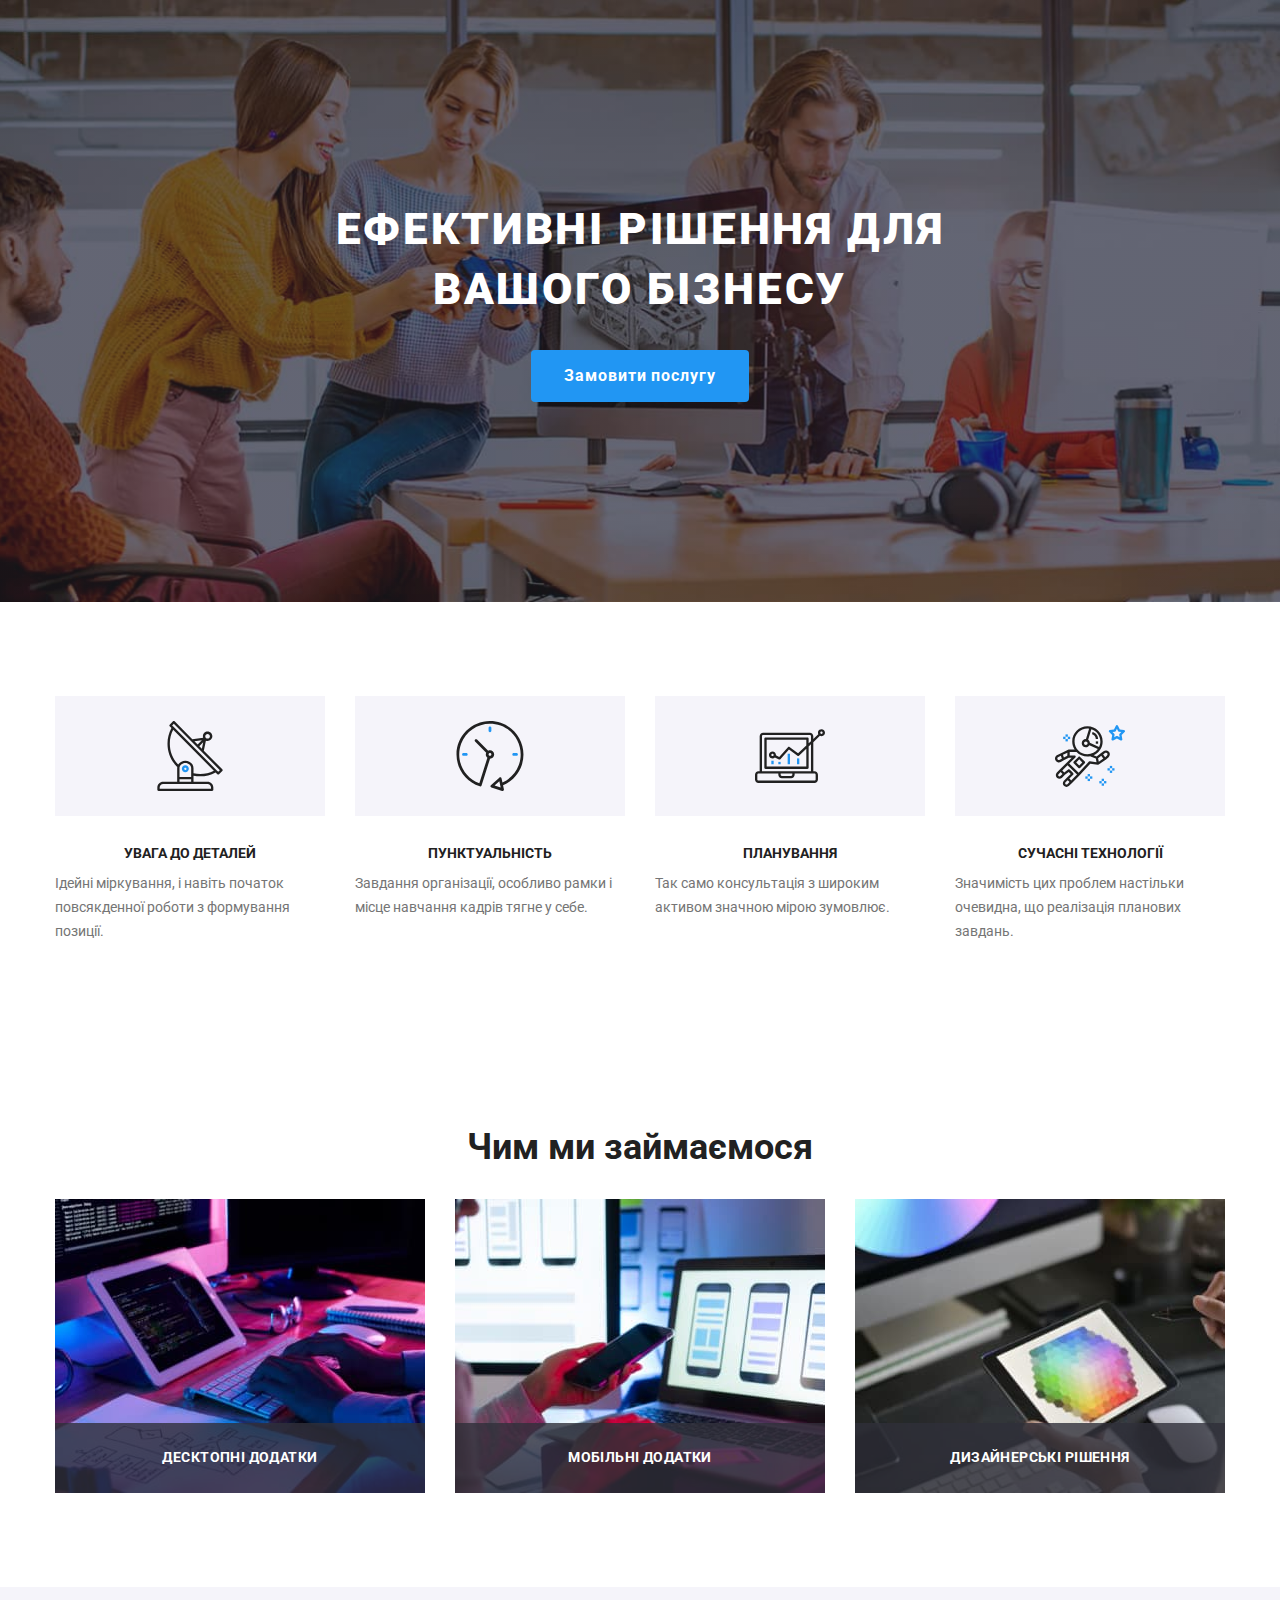
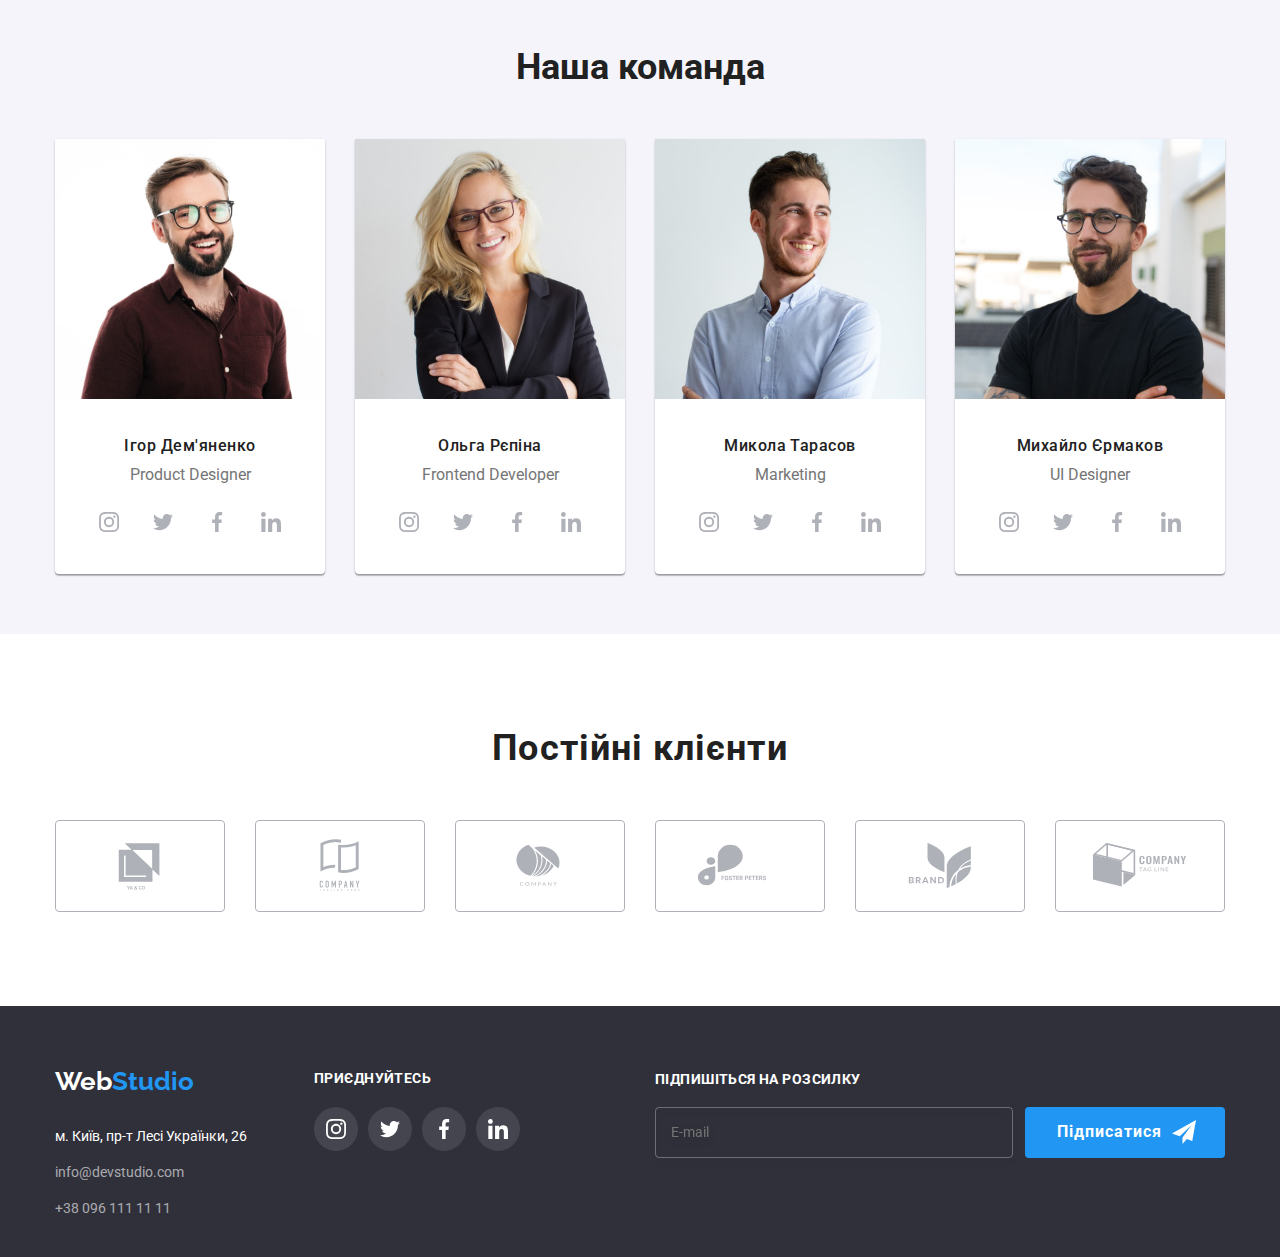
==== commit 23a3137b: "1.1" ====
--- a/index.html
+++ b/index.html
@@ -53,12 +53,12 @@
 
     <main>
       <!-- Секция-герой -->
-      <!-- <section class="hero">
+      <section class="hero">
         <div class="container">
           <h1 class="hero__title">Ефективні рішення для вашого бізнесу</h1>
           <button type="button" class="hero__button" data-modal-open>Замовити послугу</button>
         </div>
-      </section> -->
+      </section>
 
       <!-- Секция-"преймущества" -->
       <section class="advantages">
@@ -128,7 +128,7 @@
       </section>
 
       <!-- Секция- "Наша команда" -->
-      <!-- <section class="team section">
+      <section class="team section">
         <div class="container">
           <h2 class="team__title">Наша команда</h2>
           <ul class="team-list list">
@@ -298,11 +298,11 @@
             </li>
           </ul>
         </div>
-      </section> -->
+      </section>
 
        <!-- Секция-"Постоянные клиенты"  -->
 
-      <!-- <section class="clients">
+      <section class="clients">
         <div class="container">
           <h2 class="clients__title">Постійні клієнти</h2>
           <ul class="client-list list ">
@@ -350,11 +350,11 @@
             </li>
           </ul>
         </div>
-      </section> -->
+      </section>
     </main>
 
     <!-- Футер -->
-    <!-- <footer class="footer">
+    <footer class="footer">
       <div class="container">
         <div class="footer__position">
           <address class="address">
@@ -424,11 +424,11 @@
           </div>
         </div>
       </div>
-    </footer> -->
+    </footer>
 
 <!-- Модальное окно  -->
 
-    <!-- <div class="backdrop backdrop--is-hidden" data-modal>
+    <div class="backdrop backdrop--is-hidden" data-modal>
       <div class="modal">
         <h1 class="modal__title">Залиште свої дані, ми вам передзвонимо</h1>
 
@@ -491,7 +491,7 @@
           <button type="submit" class="form__button">Відправити</button>
         </form>
       </div>
-    </div> -->
+    </div>
 
     <script src="./js/modal.js"></script>
   </body>
--- a/css/main.min.css
+++ b/css/main.min.css
@@ -1 +1 @@
-.body{background-color:#fff;color:#757575;font-family:"Roboto",sans-serif;font-size:14px;font-weight:400;line-height:1.71;letter-spacing:.03}.work-target__title,.team__title{color:#212121;font-size:36px;font-weight:700;line-height:1.16;text-align:center}p{margin:0}.list{padding:0;margin:0;list-style:none}.link{text-decoration:none}.address{font-style:normal}.section{padding-top:94px;padding-bottom:94px}.backdrop--is-hidden{opacity:0;visibility:hidden;pointer-events:none}.container{margin-left:auto;margin-right:auto;width:100%;padding-left:15px;padding-right:15px}@media screen and (min-width: 480px){.container{width:480px}}@media screen and (min-width: 768px){.container{width:768px}}@media screen and (min-width: 1200px){.container{width:1200px}}.logo{display:block;padding-top:24px;padding-bottom:25px;color:#000;font-family:"Raleway";font-size:26px;font-weight:700;line-height:1.19}.footer .logo{color:#fff}.header .logo__second-part-inscription,.footer .logo__second-part-inscription{color:#2196f3}.header{background-color:#fff}.header__container{display:-webkit-box;display:-ms-flexbox;display:flex;-webkit-box-align:center;-ms-flex-align:center;align-items:center}.heder-portfolio{border-bottom:1px solid #ececec}.navigation__list{display:-webkit-box;display:-ms-flexbox;display:flex;margin-left:93px;color:#212121;font-size:14px;font-weight:500;line-height:1.14;letter-spacing:.02}.navigation__item:not(:last-child){margin-right:50px}.navigation__link{-webkit-transition:color 250ms cubic-bezier(0.4, 0, 0.2, 1);transition:color 250ms cubic-bezier(0.4, 0, 0.2, 1);display:block;padding-top:32px;padding-bottom:32px;color:inherit}.navigation__link:hover,.navigation__link:focus{color:#2196f3}.navigation__link--active{position:relative;color:#2196f3}.navigation__link--active::after{content:"";position:absolute;left:0;bottom:0;display:block;width:100%;height:5px;border-radius:2px;background-color:#2196f3}.contacts{display:-webkit-box;display:-ms-flexbox;display:flex;margin-left:auto}.contacts__item+.contacts__item{margin-left:50px}.contacts__link{-webkit-transition:color 250ms cubic-bezier(0.4, 0, 0.2, 1);transition:color 250ms cubic-bezier(0.4, 0, 0.2, 1);width:100%;height:100%;display:-webkit-inline-box;display:-ms-inline-flexbox;display:inline-flex;-webkit-box-pack:center;-ms-flex-pack:center;justify-content:center;-webkit-box-align:center;-ms-flex-align:center;align-items:center;padding-top:32px;padding-bottom:32px;color:inherit;font-size:14px;font-weight:500;line-height:1.14;letter-spacing:.02}.contacts__link:hover,.contacts__link:focus{color:#2196f3}.contacts__icon{margin-right:10px;fill:currentColor}.contacts__icon:hover,.contacts__icon:focus{color:#2196f3}.hero{text-align:center;padding-top:200px;padding-bottom:200px;background-color:#c4c4c4;background-image:-webkit-gradient(linear, left top, left bottom, from(rgba(47, 48, 58, 0.4)), to(rgba(47, 48, 58, 0.4))),url(../images/hero.jpg);background-image:linear-gradient(rgba(47, 48, 58, 0.4), rgba(47, 48, 58, 0.4)),url(../images/hero.jpg);background-repeat:no-repeat;background-size:cover;background-position:center;max-width:1600px;margin:0 auto}.hero__title{width:696px;margin-left:auto;margin-right:auto;margin-top:0;margin-bottom:30px;color:#fff;font-size:44px;font-weight:900;line-height:1.36;letter-spacing:.06em;text-transform:uppercase;text-align:center}.hero__button{border-radius:4px;padding:10px 32px;min-width:216px;border:1px solid rgba(0,0,0,0);color:#fff;background-color:#2196f3;font-family:inherit;font-size:16px;font-weight:700;line-height:1.88;letter-spacing:.06em;text-align:center;cursor:pointer}.advantages{padding-top:60px}@media screen and (min-width: 1200px){.advantages{padding-top:94px}}@media screen and (min-width: 768px){.advantages__list{display:-webkit-box;display:-ms-flexbox;display:flex;-ms-flex-wrap:wrap;flex-wrap:wrap;-webkit-box-pack:center;-ms-flex-pack:center;justify-content:center}}.advantages__item{margin-bottom:30px}@media screen and (min-width: 768px){.advantages__item{max-width:calc((100% - 30px)/2)}.advantages__item:nth-child(2n+1){margin-right:30px}.advantages__item:nth-last-child(-n+2){margin-bottom:0px}}@media screen and (min-width: 1200px){.advantages__item{max-width:calc((100% - 90px)/4);margin-bottom:0px}.advantages__item:not(:last-child){margin-right:30px}}.advantages__item::before{display:block;width:100%;content:"";height:120px;margin-bottom:30px;background-color:#f5f4fa;background-repeat:no-repeat;background-position:center}.advantages__item--add-img-antenna::before{background-image:url(../images/antenna.svg)}.advantages__item--add-img-clock::before{background-image:url(../images/clock.svg)}.advantages__item--add-img-diagram::before{background-image:url(../images/diagram.svg)}.advantages__item--add-img-astronaut::before{background-image:url(../images/astronaut.svg)}.advantages__title{margin-top:0;margin-bottom:10px;text-align:center;color:#212121;font-size:14px;font-weight:700;line-height:1.14;letter-spacing:.02;text-transform:uppercase}.advantages__description{font-size:14px;font-weight:400;line-height:1.71;letter-spacing:.02;color:#757575}@media screen and (max-width: 1199px){.work-directions{display:none}}.work-directions__title{font-size:36px;font-weight:700;line-height:1.16;letter-spacing:.03;text-align:center;color:#212121}.work-directions__list{display:-webkit-box;display:-ms-flexbox;display:flex}.work-directions__item{position:relative;margin-top:0;margin-bottom:0;height:294px}.work-directions__item:not(:last-child){margin-right:30px}.work-directions__description-container{position:absolute;right:0;bottom:0;width:100%;min-height:70px;background-color:rgba(47,48,58,.8)}.work-directions__description{text-align:center;margin-top:27px;margin-bottom:27px;font-size:14px;font-weight:700;line-height:1.14;letter-spacing:.03em;text-transform:uppercase;color:#fff}.team{background-color:#f5f4fa}.team-list{display:-webkit-box;display:-ms-flexbox;display:flex}.covorker-card{text-align:center;width:calc((100% - 90px)/4);background:#fff;-webkit-box-shadow:0px 1px 3px rgba(0,0,0,.12),0px 1px 1px rgba(0,0,0,.14),0px 2px 1px rgba(0,0,0,.2);box-shadow:0px 1px 3px rgba(0,0,0,.12),0px 1px 1px rgba(0,0,0,.14),0px 2px 1px rgba(0,0,0,.2);border-radius:0px 0px 4px 4px}.covorker-card:not(:last-child){margin-right:30px}.team__title{margin-top:0;margin-bottom:50px}.covorker-card__img{margin-bottom:30px}.covorker-card__name{margin-top:0;margin-bottom:10px;color:#212121;font-size:16px;font-weight:500;line-height:1.18;letter-spacing:.03em}.covorker-card__profession{margin-top:0;margin-bottom:16px;font-size:16px;line-height:1.18}.soc-list{display:-webkit-box;display:-ms-flexbox;display:flex;-webkit-box-pack:center;-ms-flex-pack:center;justify-content:center;-webkit-box-align:center;-ms-flex-align:center;align-items:center;margin-bottom:30px}.soc-list__item{width:44px;height:44px}.soc-list__item:not(:last-child){margin-right:10px}.soc-list__link{-webkit-transition:color 250ms cubic-bezier(0.4, 0, 0.2, 1),background-color 250ms cubic-bezier(0.4, 0, 0.2, 1);transition:color 250ms cubic-bezier(0.4, 0, 0.2, 1),background-color 250ms cubic-bezier(0.4, 0, 0.2, 1);display:-webkit-box;display:-ms-flexbox;display:flex;width:100%;height:100%;border-radius:50%;-webkit-box-pack:center;-ms-flex-pack:center;justify-content:center;-webkit-box-align:center;-ms-flex-align:center;align-items:center;color:#afb1b8}.soc-list__link:hover{background-color:#2196f3;color:#fff}.soc-list__icon{fill:currentColor}.clients{padding-top:94px;padding-bottom:94px}.client-list{display:-webkit-box;display:-ms-flexbox;display:flex;-webkit-box-pack:center;-ms-flex-pack:center;justify-content:center;-webkit-box-align:center;-ms-flex-align:center;align-items:center}.clients__title{margin-top:0;margin-bottom:50px;font-size:36px;font-weight:700;line-height:1.16;letter-spacing:.03em;text-align:center;color:#212121}.client-card{width:170px;height:92px}.client-card:not(:last-child){margin-right:30px}.client-card__link{-webkit-transition:color 250ms cubic-bezier(0.4, 0, 0.2, 1),border-color 250ms cubic-bezier(0.4, 0, 0.2, 1);transition:color 250ms cubic-bezier(0.4, 0, 0.2, 1),border-color 250ms cubic-bezier(0.4, 0, 0.2, 1);display:-webkit-box;display:-ms-flexbox;display:flex;border:1px solid #afb1b8;border-radius:4px;width:100%;height:100%;-webkit-box-pack:center;-ms-flex-pack:center;justify-content:center;-webkit-box-align:center;-ms-flex-align:center;align-items:center;color:#afb1b8}.client-card__link:hover,.client-card__link:focus{color:#2196f3;border-color:#2196f3}.client-card__svg{fill:currentColor}.footer{padding-top:60px;padding-left:64px;padding-bottom:60px;background-color:#2f303a}.address{display:-webkit-box;display:-ms-flexbox;display:flex}.address__logo{display:inline-block;padding-top:0;padding-bottom:0;margin-bottom:20px}.address-inf__phisical{display:inline-block;margin-bottom:9px;color:#fff}.address-inf__mail{display:inline-block;margin-bottom:9px}.address-inf__phisical,.address-inf__mail,.address-inf__tel{-webkit-transition:color 250ms cubic-bezier(0.4, 0, 0.2, 1);transition:color 250ms cubic-bezier(0.4, 0, 0.2, 1)}.address-inf__phisical:hover,.address-inf__phisical:focus,.address-inf__mail:hover,.address-inf__mail:focus,.address-inf__tel:hover,.address-inf__tel:focus{color:#2196f3}.address-inf__mail,.address-inf__tel{color:rgba(255,255,255,.6)}.address-inf__phisical-mail-tel{-webkit-transition:color 250ms cubic-bezier(0.4, 0, 0.2, 1);transition:color 250ms cubic-bezier(0.4, 0, 0.2, 1)}.soc-links-list{display:-webkit-box;display:-ms-flexbox;display:flex;-webkit-box-pack:center;-ms-flex-pack:center;justify-content:center;-webkit-box-align:center;-ms-flex-align:center;align-items:center}.adress__container{margin-right:70px}.soc-links-container__title{margin-top:8px;margin-bottom:20px;font-size:14px;font-weight:700;line-height:1.14;letter-spacing:.03em;text-transform:uppercase;color:#fff}.soc-links-list__item{width:44px;height:44px}.soc-links-list__item:not(:last-child){margin-right:10px}.soc-links-list__link{-webkit-transition:background-color 250ms cubic-bezier(0.4, 0, 0.2, 1);transition:background-color 250ms cubic-bezier(0.4, 0, 0.2, 1);display:-webkit-box;display:-ms-flexbox;display:flex;width:100%;height:100%;border-radius:50%;-webkit-box-pack:center;-ms-flex-pack:center;justify-content:center;-webkit-box-align:center;-ms-flex-align:center;align-items:center;color:#fff;background-color:rgba(255,255,255,.1)}.soc-links-list__link:hover{background-color:#2196f3}.soc-links-list__icon{fill:currentColor}.footer__position{display:-webkit-box;display:-ms-flexbox;display:flex}.sign{margin-left:93px}.sign__title{margin-top:8px;margin-bottom:20px;font-size:14px;font-weight:700;line-height:1.16;letter-spacing:.03em;text-transform:uppercase;color:#fff}.sign__form{position:relative;display:-webkit-box;display:-ms-flexbox;display:flex}.sign__input{border:1px solid rgba(255,255,255,.3);-webkit-filter:drop-shadow(0px 4px 4px rgba(0, 0, 0, 0.15));filter:drop-shadow(0px 4px 4px rgba(0, 0, 0, 0.15));border-radius:4px;background-color:rgba(0,0,0,0);-webkit-box-sizing:inherit;box-sizing:inherit;min-width:356px;min-height:48px;padding:16px 15px}.sign__button{margin-left:12px;min-width:200px;min-height:50px;background-color:#2196f3;border:4px solid rgba(0,0,0,0);border-radius:4px;font-size:16px;font-weight:700;line-height:1.88;letter-spacing:.06em;padding-left:28px;color:#fff;display:-webkit-box;display:-ms-flexbox;display:flex;-webkit-box-align:center;-ms-flex-align:center;align-items:center}.sign__icon{margin-left:10px}.backdrop{position:fixed;top:0;left:0;width:100%;height:100%;opacity:1;-webkit-transition:opacity 250ms cubic-bezier(0.4, 0, 0.2, 1),visibility 250ms cubic-bezier(0.4, 0, 0.2, 1);transition:opacity 250ms cubic-bezier(0.4, 0, 0.2, 1),visibility 250ms cubic-bezier(0.4, 0, 0.2, 1);background-color:rgba(0,0,0,.2)}.backdrop.backdrop--is-hidden .modal{-webkit-transform:translate(-50%, -50%) scale(0.9);transform:translate(-50%, -50%) scale(0.9)}.modal{position:absolute;top:50%;left:50%;width:528px;height:581px;padding:40px 40px;border-radius:4px;background-color:#fff;-webkit-box-shadow:0px 1px 3px rgba(0,0,0,.12),0px 1px 1px rgba(0,0,0,.14),0px 2px 1px rgba(0,0,0,.2);box-shadow:0px 1px 3px rgba(0,0,0,.12),0px 1px 1px rgba(0,0,0,.14),0px 2px 1px rgba(0,0,0,.2);-webkit-transform:scale(1) translate(-50%, -50%);transform:scale(1) translate(-50%, -50%);-webkit-transition:-webkit-transform 250ms cubic-bezier(0.4, 0, 0.2, 1),-webkit-box-shadow 250ms cubic-bezier(0.4, 0, 0.2, 1);transition:-webkit-transform 250ms cubic-bezier(0.4, 0, 0.2, 1),-webkit-box-shadow 250ms cubic-bezier(0.4, 0, 0.2, 1);transition:transform 250ms cubic-bezier(0.4, 0, 0.2, 1),box-shadow 250ms cubic-bezier(0.4, 0, 0.2, 1);transition:transform 250ms cubic-bezier(0.4, 0, 0.2, 1),box-shadow 250ms cubic-bezier(0.4, 0, 0.2, 1),-webkit-transform 250ms cubic-bezier(0.4, 0, 0.2, 1),-webkit-box-shadow 250ms cubic-bezier(0.4, 0, 0.2, 1)}.modal__button-close{display:-webkit-box;display:-ms-flexbox;display:flex;position:absolute;top:8px;right:8px;-webkit-box-pack:center;-ms-flex-pack:center;justify-content:center;-webkit-box-align:center;-ms-flex-align:center;align-items:center;width:30px;height:30px;padding:0;border:1px solid rgba(0,0,0,.1);border-radius:50%;background-color:#fff;fill:#000;-webkit-transition:fill 250ms cubic-bezier(0.4, 0, 0.2, 1);transition:fill 250ms cubic-bezier(0.4, 0, 0.2, 1)}.modal__button-close:hover{fill:#2196f3}.modal__title{font-size:20px;font-weight:700;line-height:1.15;letter-spacing:.03em;text-align:center;margin-top:0;margin-bottom:12px;color:#212121}.form__field{position:relative;display:-webkit-box;display:-ms-flexbox;display:flex;-webkit-box-orient:vertical;-webkit-box-direction:normal;-ms-flex-direction:column;flex-direction:column;margin-bottom:10px}.form__input{padding:15px 42px;border:1px solid rgba(33,33,33,.2);border-radius:4px;height:40px;-webkit-transition:border-color 250ms cubic-bezier(0.4, 0, 0.2, 1);transition:border-color 250ms cubic-bezier(0.4, 0, 0.2, 1)}.form__label{margin-bottom:4px;font-size:12px;font-weight:400;line-height:1.16;letter-spacing:.01em;color:#757575}.form__icon{position:absolute;top:50%;left:12px;-webkit-transform:translateY(0, -50%);transform:translateY(0, -50%);-webkit-transition:color 250ms cubic-bezier(0.4, 0, 0.2, 1);transition:color 250ms cubic-bezier(0.4, 0, 0.2, 1)}.form__input:focus+.form__icon,.form__input:hover+.form__icon{color:#2196f3}.form__textarea{outline:none;padding:12px 16px;margin-bottom:10px;border:1px solid rgba(33,33,33,.2);min-width:448px;min-height:120px;-webkit-transition:border-color 250ms cubic-bezier(0.4, 0, 0.2, 1);transition:border-color 250ms cubic-bezier(0.4, 0, 0.2, 1);resize:none}.form__textarea::-webkit-input-placeholder{font-size:12px;font-weight:400;line-height:1.16;letter-spacing:.01em;color:rgba(117,117,117,.5)}.form__textarea::-moz-placeholder{font-size:12px;font-weight:400;line-height:1.16;letter-spacing:.01em;color:rgba(117,117,117,.5)}.form__textarea:-ms-input-placeholder{font-size:12px;font-weight:400;line-height:1.16;letter-spacing:.01em;color:rgba(117,117,117,.5)}.form__textarea::-ms-input-placeholder{font-size:12px;font-weight:400;line-height:1.16;letter-spacing:.01em;color:rgba(117,117,117,.5)}.form__textarea::placeholder{font-size:12px;font-weight:400;line-height:1.16;letter-spacing:.01em;color:rgba(117,117,117,.5)}.form__textarea:focus{outline:none;border:1px solid #2196f3;border-radius:4px}.form__checkbox-field{display:-webkit-box;display:-ms-flexbox;display:flex;-webkit-box-align:center;-ms-flex-align:center;align-items:center;margin-bottom:30px}.form__checkbox{margin-right:8px}.form__button{display:block;padding:10px 52px;margin-left:auto;margin-right:auto;min-width:200px;background:#2196f3;border-radius:4px;border:none;-webkit-box-shadow:0px 4px 4px rgba(0,0,0,.15);box-shadow:0px 4px 4px rgba(0,0,0,.15);cursor:pointer;font-size:16px;font-weight:700;line-height:1.88;letter-spacing:.06em;color:#fff}.form__checkbox-label{display:-webkit-inline-box;display:-ms-inline-flexbox;display:inline-flex;-webkit-box-align:center;-ms-flex-align:center;align-items:center}.form__checkbox{position:absolute;width:1px;height:1px;margin:-1px;border:0;padding:0;clip:rect(0 0 0 0);overflow:hidden}.form__checkbox-icon{display:inline-block;width:16px;height:16px;margin-right:8px;border:2px solid #212121;border-radius:2px;-webkit-transition:border 2000ms linear;transition:border 2000ms linear}.form__checkbox:checked+.form__checkbox-icon{border:#2196f3;background-image:url("../images/icon-check.svg");background-size:contain;background-origin:border-box}.form__link{margin-left:5px;color:#2196f3}.form__input:focus{outline:none;border:1px solid #2196f3;border-radius:4px}.form__svg{fill:currentColor}.navigation__list{display:-webkit-box;display:-ms-flexbox;display:flex;margin-left:93px;color:#212121;font-size:14px;font-weight:500;line-height:1.14;letter-spacing:.02}.navigation__item:not(:last-child){margin-right:50px}.navigation__link{-webkit-transition:color 250ms cubic-bezier(0.4, 0, 0.2, 1);transition:color 250ms cubic-bezier(0.4, 0, 0.2, 1);display:block;padding-top:32px;padding-bottom:32px;color:inherit}.navigation__link:hover,.navigation__link:focus{color:#2196f3}.navigation__link--active{position:relative;color:#2196f3}.navigation__link--active::after{content:"";position:absolute;left:0;bottom:0;display:block;width:100%;height:5px;border-radius:2px;background-color:#2196f3}.contacts{display:-webkit-box;display:-ms-flexbox;display:flex;margin-left:auto}.contacts__item+.contacts__item{margin-left:50px}.contacts__link{-webkit-transition:color 250ms cubic-bezier(0.4, 0, 0.2, 1);transition:color 250ms cubic-bezier(0.4, 0, 0.2, 1);width:100%;height:100%;display:-webkit-inline-box;display:-ms-inline-flexbox;display:inline-flex;-webkit-box-pack:center;-ms-flex-pack:center;justify-content:center;-webkit-box-align:center;-ms-flex-align:center;align-items:center;padding-top:32px;padding-bottom:32px;color:inherit;font-size:14px;font-weight:500;line-height:1.14;letter-spacing:.02}.contacts__link:hover,.contacts__link:focus{color:#2196f3}.contacts__icon{margin-right:10px;fill:currentColor}.contacts__icon:hover,.contacts__icon:focus{color:#2196f3}.filter-nav{display:-webkit-box;display:-ms-flexbox;display:flex;-webkit-box-pack:center;-ms-flex-pack:center;justify-content:center;margin-bottom:34px}.filter-nav__item:not(:last-child){margin-right:8px}.filter-nav__button{-webkit-transition:color 250ms cubic-bezier(0.4, 0, 0.2, 1),background-color 250ms cubic-bezier(0.4, 0, 0.2, 1);transition:color 250ms cubic-bezier(0.4, 0, 0.2, 1),background-color 250ms cubic-bezier(0.4, 0, 0.2, 1);display:inline-block;padding:6px 22px;border-radius:4px;border:1px solid rgba(0,0,0,0);min-width:73px;color:#212121;font-family:inherit;font-size:16px;font-weight:500;line-height:1.62;text-align:center;cursor:pointer}.filter-nav__button:hover,.filter-nav__button:focus{color:#fff;background-color:#2196f3}.portfolio-list{display:-webkit-box;display:-ms-flexbox;display:flex;-ms-flex-wrap:wrap;flex-wrap:wrap}.portfolio-card{-webkit-transition:-webkit-box-shadow 250ms cubic-bezier(0.4, 0, 0.2, 1);transition:-webkit-box-shadow 250ms cubic-bezier(0.4, 0, 0.2, 1);transition:box-shadow 250ms cubic-bezier(0.4, 0, 0.2, 1);transition:box-shadow 250ms cubic-bezier(0.4, 0, 0.2, 1), -webkit-box-shadow 250ms cubic-bezier(0.4, 0, 0.2, 1);width:calc((100% - 60px)/3);background:#fff}.portfolio-card:not(:nth-child(3n)){margin-right:30px}.portfolio-card:not(:nth-last-child(-n+3)){margin-bottom:30px}.portfolio-card:hover,.portfolio-card:focus{-webkit-box-shadow:0px 1px 1px rgba(0,0,0,.12),0px 4px 4px rgba(0,0,0,.06),1px 4px 6px rgba(0,0,0,.16);box-shadow:0px 1px 1px rgba(0,0,0,.12),0px 4px 4px rgba(0,0,0,.06),1px 4px 6px rgba(0,0,0,.16)}.portfolio-card__inf-container{border-left:1px solid #eee;border-right:1px solid #eee;border-bottom:1px solid #eee}.portfolio-card__img{display:block}.portfolio-card__title{padding-top:20px;margin-top:0;margin-bottom:4px;margin-left:24px;color:#212121;font-size:18px;font-weight:700;line-height:2;letter-spacing:.06em}.portfolio-card__project-description{font-size:16px;font-weight:400;line-height:1.87;letter-spacing:.02;margin-top:0;margin-bottom:20px;margin-left:24px}.portfolio-card__img-container{position:relative;overflow:hidden}.portfolio-card__description-box{position:absolute;-webkit-transition:-webkit-transform 250ms cubic-bezier(0.4, 0, 0.2, 1);transition:-webkit-transform 250ms cubic-bezier(0.4, 0, 0.2, 1);transition:transform 250ms cubic-bezier(0.4, 0, 0.2, 1);transition:transform 250ms cubic-bezier(0.4, 0, 0.2, 1), -webkit-transform 250ms cubic-bezier(0.4, 0, 0.2, 1);padding:63px 24px;width:100%;height:100%;background-color:rgba(33,150,243,.9)}.portfolio-card:hover .portfolio-card__description-box,.portfolio-card:focus .portfolio-card__description-box{-webkit-transform:translateY(-100%);transform:translateY(-100%)}.portfolio-card__description{margin-top:0;margin-bottom:0;font-size:18px;font-weight:400;line-height:1.56;letter-spacing:.02;color:#fff}/*# sourceMappingURL=main.min.css.map */+.body{background-color:#fff;color:#757575;font-family:"Roboto",sans-serif;font-size:14px;font-weight:400;line-height:1.71;letter-spacing:.03}.work-target__title,.team__title{color:#212121;font-size:36px;font-weight:700;line-height:1.16;text-align:center}p{margin:0}.list{padding:0;margin:0;list-style:none}.link{text-decoration:none}.address{font-style:normal}.section{padding-top:94px;padding-bottom:94px}.backdrop--is-hidden{opacity:0;visibility:hidden;pointer-events:none}.container{margin-left:auto;margin-right:auto;max-width:100%;padding-left:15px;padding-right:15px}@media screen and (min-width: 480px){.container{width:480px}}@media screen and (min-width: 768px){.container{width:768px}}@media screen and (min-width: 1200px){.container{width:1200px}}.logo{display:block;padding-top:24px;padding-bottom:25px;color:#000;font-family:"Raleway";font-size:26px;font-weight:700;line-height:1.19}.footer .logo{color:#fff}.header .logo__second-part-inscription,.footer .logo__second-part-inscription{color:#2196f3}.header{background-color:#fff}.header__container{display:-webkit-box;display:-ms-flexbox;display:flex;-webkit-box-align:center;-ms-flex-align:center;align-items:center}.heder-portfolio{border-bottom:1px solid #ececec}.navigation__list{display:-webkit-box;display:-ms-flexbox;display:flex;margin-left:93px;color:#212121;font-size:14px;font-weight:500;line-height:1.14;letter-spacing:.02}.navigation__item:not(:last-child){margin-right:50px}.navigation__link{-webkit-transition:color 250ms cubic-bezier(0.4, 0, 0.2, 1);transition:color 250ms cubic-bezier(0.4, 0, 0.2, 1);display:block;padding-top:32px;padding-bottom:32px;color:inherit}.navigation__link:hover,.navigation__link:focus{color:#2196f3}.navigation__link--active{position:relative;color:#2196f3}.navigation__link--active::after{content:"";position:absolute;left:0;bottom:0;display:block;width:100%;height:5px;border-radius:2px;background-color:#2196f3}.contacts{display:-webkit-box;display:-ms-flexbox;display:flex;margin-left:auto}.contacts__item+.contacts__item{margin-left:50px}.contacts__link{-webkit-transition:color 250ms cubic-bezier(0.4, 0, 0.2, 1);transition:color 250ms cubic-bezier(0.4, 0, 0.2, 1);width:100%;height:100%;display:-webkit-inline-box;display:-ms-inline-flexbox;display:inline-flex;-webkit-box-pack:center;-ms-flex-pack:center;justify-content:center;-webkit-box-align:center;-ms-flex-align:center;align-items:center;padding-top:32px;padding-bottom:32px;color:inherit;font-size:14px;font-weight:500;line-height:1.14;letter-spacing:.02}.contacts__link:hover,.contacts__link:focus{color:#2196f3}.contacts__icon{margin-right:10px;fill:currentColor}.contacts__icon:hover,.contacts__icon:focus{color:#2196f3}.hero{text-align:center;padding-top:200px;padding-bottom:200px;background-color:#c4c4c4;background-image:-webkit-gradient(linear, left top, left bottom, from(rgba(47, 48, 58, 0.4)), to(rgba(47, 48, 58, 0.4))),url(../images/hero.jpg);background-image:linear-gradient(rgba(47, 48, 58, 0.4), rgba(47, 48, 58, 0.4)),url(../images/hero.jpg);background-repeat:no-repeat;background-size:cover;background-position:center;max-width:1600px;margin:0 auto}.hero__title{width:696px;margin-left:auto;margin-right:auto;margin-top:0;margin-bottom:30px;color:#fff;font-size:44px;font-weight:900;line-height:1.36;letter-spacing:.06em;text-transform:uppercase;text-align:center}.hero__button{border-radius:4px;padding:10px 32px;min-width:216px;border:1px solid rgba(0,0,0,0);color:#fff;background-color:#2196f3;font-family:inherit;font-size:16px;font-weight:700;line-height:1.88;letter-spacing:.06em;text-align:center;cursor:pointer}.advantages{padding-top:60px;padding-bottom:60px}@media screen and (min-width: 1200px){.advantages{padding-top:94px}}@media screen and (min-width: 768px){.advantages__list{display:-webkit-box;display:-ms-flexbox;display:flex;-ms-flex-wrap:wrap;flex-wrap:wrap;-webkit-box-pack:center;-ms-flex-pack:center;justify-content:center}}.advantages__item{margin-bottom:30px}@media screen and (min-width: 768px){.advantages__item{width:calc((100% - 30px)/2)}.advantages__item:nth-child(2n+1){margin-right:30px}.advantages__item:nth-last-child(-n+2){margin-bottom:0px}}@media screen and (min-width: 1200px){.advantages__item{width:calc((100% - 90px)/4);margin-bottom:0px}.advantages__item:not(:last-child){margin-right:30px}}.advantages__item::before{display:block;width:100%;content:"";height:120px;margin-bottom:30px;background-color:#f5f4fa;background-repeat:no-repeat;background-position:center}.advantages__item--add-img-antenna::before{background-image:url(../images/antenna.svg)}.advantages__item--add-img-clock::before{background-image:url(../images/clock.svg)}.advantages__item--add-img-diagram::before{background-image:url(../images/diagram.svg)}.advantages__item--add-img-astronaut::before{background-image:url(../images/astronaut.svg)}.advantages__title{margin-top:0;margin-bottom:10px;text-align:center;color:#212121;font-size:14px;font-weight:700;line-height:1.14;letter-spacing:.02;text-transform:uppercase}.advantages__description{font-size:14px;font-weight:400;line-height:1.71;letter-spacing:.02;color:#757575}@media screen and (max-width: 1199px){.work-directions{display:none}}.work-directions__title{font-size:36px;font-weight:700;line-height:1.16;letter-spacing:.03;text-align:center;color:#212121}.work-directions__list{display:-webkit-box;display:-ms-flexbox;display:flex}.work-directions__item{position:relative;margin-top:0;margin-bottom:0;height:294px}.work-directions__item:not(:last-child){margin-right:30px}.work-directions__description-container{position:absolute;right:0;bottom:0;width:100%;min-height:70px;background-color:rgba(47,48,58,.8)}.work-directions__description{text-align:center;margin-top:27px;margin-bottom:27px;font-size:14px;font-weight:700;line-height:1.14;letter-spacing:.03em;text-transform:uppercase;color:#fff}.team{background-color:#f5f4fa;padding-top:60px;padding-bottom:60px}@media screen and (min-width: 768px){.team-list{display:-webkit-box;display:-ms-flexbox;display:flex;-ms-flex-wrap:wrap;flex-wrap:wrap}}.covorker-card{margin-bottom:30px;background:#fff;-webkit-box-shadow:0px 1px 3px rgba(0,0,0,.12),0px 1px 1px rgba(0,0,0,.14),0px 2px 1px rgba(0,0,0,.2);box-shadow:0px 1px 3px rgba(0,0,0,.12),0px 1px 1px rgba(0,0,0,.14),0px 2px 1px rgba(0,0,0,.2);border-radius:0px 0px 4px 4px}@media screen and (min-width: 768px){.covorker-card{max-width:calc((100% - 30px)/2)}.covorker-card:nth-child(2n+1){margin-right:30px}.covorker-card:nth-last-child(-n+2){margin-bottom:0px}}@media screen and (min-width: 1200px){.covorker-card{max-width:calc((100% - 90px)/4);margin-bottom:0px}.covorker-card:not(:last-child){margin-right:30px}}.team__title{margin-top:0;margin-bottom:50px}.covorker-card__img{width:100%;height:auto;margin-bottom:30px}.covorker-card__name{margin-top:0;margin-bottom:10px;color:#212121;text-align:center;font-size:16px;font-weight:500;line-height:1.18;letter-spacing:.03em}.covorker-card__profession{margin-top:0;margin-bottom:16px;font-size:16px;line-height:1.18;text-align:center}.soc-list{display:-webkit-box;display:-ms-flexbox;display:flex;-webkit-box-pack:center;-ms-flex-pack:center;justify-content:center;-webkit-box-align:center;-ms-flex-align:center;align-items:center;margin-bottom:30px}.soc-list__item{width:44px;height:44px}.soc-list__item:not(:last-child){margin-right:10px}.soc-list__link{-webkit-transition:color 250ms cubic-bezier(0.4, 0, 0.2, 1),background-color 250ms cubic-bezier(0.4, 0, 0.2, 1);transition:color 250ms cubic-bezier(0.4, 0, 0.2, 1),background-color 250ms cubic-bezier(0.4, 0, 0.2, 1);display:-webkit-box;display:-ms-flexbox;display:flex;width:100%;height:100%;border-radius:50%;-webkit-box-pack:center;-ms-flex-pack:center;justify-content:center;-webkit-box-align:center;-ms-flex-align:center;align-items:center;color:#afb1b8}.soc-list__link:hover{background-color:#2196f3;color:#fff}.soc-list__icon{fill:currentColor}.clients{padding-top:94px;padding-bottom:94px}.client-list{display:-webkit-box;display:-ms-flexbox;display:flex;-ms-flex-wrap:wrap;flex-wrap:wrap;-webkit-box-pack:center;-ms-flex-pack:center;justify-content:center;-webkit-box-align:center;-ms-flex-align:center;align-items:center}.clients__title{margin-top:0;margin-bottom:50px;font-size:36px;font-weight:700;line-height:1.16;letter-spacing:.03em;text-align:center;color:#212121}.client-card{margin-bottom:30px;margin-right:30px;width:calc((100% - 30px)/2);height:92px}.client-card:nth-last-child(-n+2){margin-bottom:0px}@media screen and (max-width: 767px){.client-card:nth-child(2n){margin-right:0px}}@media screen and (min-width: 768px){.client-card{width:calc((100% - 60px)/3)}.client-card:nth-child(3n+3){margin-right:0px}.client-card:nth-last-child(-n+3){margin-bottom:0px}}@media screen and (min-width: 1200px){.client-card{width:calc((100% - 150px)/6)}.client-card:not(:last-child){margin-right:30px;margin-bottom:0px}}.client-card__link{-webkit-transition:color 250ms cubic-bezier(0.4, 0, 0.2, 1),border-color 250ms cubic-bezier(0.4, 0, 0.2, 1);transition:color 250ms cubic-bezier(0.4, 0, 0.2, 1),border-color 250ms cubic-bezier(0.4, 0, 0.2, 1);display:-webkit-box;display:-ms-flexbox;display:flex;border:1px solid #afb1b8;border-radius:4px;width:100%;height:100%;-webkit-box-pack:center;-ms-flex-pack:center;justify-content:center;-webkit-box-align:center;-ms-flex-align:center;align-items:center;color:#afb1b8}.client-card__link:hover,.client-card__link:focus{color:#2196f3;border-color:#2196f3}.client-card__svg{fill:currentColor}.footer{padding-top:60px;padding-bottom:60px;background-color:#2f303a}@media screen and (min-width: 1200px){.footer{height:251px}}@media screen and (min-width: 1200px){.footer__position{display:-webkit-box;display:-ms-flexbox;display:flex}}.address{text-align:center}@media screen and (min-width: 768px){.address{display:-webkit-box;display:-ms-flexbox;display:flex}}@media screen and (min-width: 768px)and (max-width: 1199px){.address{padding-left:60px;padding-right:74px}}@media screen and (min-width: 1200px){.address{text-align:start;margin-right:auto}}@media screen and (min-width: 768px){.adress__container{margin-right:auto}}@media screen and (min-width: 1200px){.adress__container{margin-right:67px}}.address__logo{display:inline-block;padding-top:0;padding-bottom:0;margin-bottom:28px}.address-inf__phisical{display:inline-block;margin-bottom:12px;color:#fff}.address-inf__mail{display:inline-block;margin-bottom:12px}.address-inf__phisical,.address-inf__mail,.address-inf__tel{-webkit-transition:color 250ms cubic-bezier(0.4, 0, 0.2, 1);transition:color 250ms cubic-bezier(0.4, 0, 0.2, 1)}.address-inf__phisical:hover,.address-inf__phisical:focus,.address-inf__mail:hover,.address-inf__mail:focus,.address-inf__tel:hover,.address-inf__tel:focus{color:#2196f3}.address-inf__mail,.address-inf__tel{color:rgba(255,255,255,.6)}.address-inf__phisical-mail-tel{-webkit-transition:color 250ms cubic-bezier(0.4, 0, 0.2, 1);transition:color 250ms cubic-bezier(0.4, 0, 0.2, 1)}.soc-links-list{display:-webkit-box;display:-ms-flexbox;display:flex;-webkit-box-pack:center;-ms-flex-pack:center;justify-content:center;-webkit-box-align:center;-ms-flex-align:center;align-items:center}.soc-links-container__title{padding-top:5px;margin-top:60px;margin-bottom:20px;font-size:14px;font-weight:700;line-height:1.14;letter-spacing:.03em;text-transform:uppercase;color:#fff}@media screen and (min-width: 768px){.soc-links-container__title{margin-top:0px}}.soc-links-list__item{width:44px;height:44px}.soc-links-list__item:not(:last-child){margin-right:10px}.soc-links-list__link{display:-webkit-box;display:-ms-flexbox;display:flex;-webkit-box-pack:center;-ms-flex-pack:center;justify-content:center;-webkit-box-align:center;-ms-flex-align:center;align-items:center;width:100%;height:100%;border-radius:50%;color:#fff;background-color:rgba(255,255,255,.1);-webkit-transition:background-color 250ms cubic-bezier(0.4, 0, 0.2, 1);transition:background-color 250ms cubic-bezier(0.4, 0, 0.2, 1)}.soc-links-list__link:hover{background-color:#2196f3}.soc-links-list__icon{fill:currentColor}.sign{text-align:center}.sign__title{margin-top:60px;margin-bottom:20px;font-size:14px;font-weight:700;line-height:1.16;letter-spacing:.03em;text-transform:uppercase;color:#fff}@media screen and (min-width: 1200px){.sign__title{margin-top:5px;text-align:start}}@media screen and (min-width: 1200px){.sign__form{position:relative;display:-webkit-box;display:-ms-flexbox;display:flex}}.sign__input{border:1px solid rgba(255,255,255,.3);border-radius:4px;-webkit-filter:drop-shadow(0px 4px 4px rgba(0, 0, 0, 0.15));filter:drop-shadow(0px 4px 4px rgba(0, 0, 0, 0.15));background-color:rgba(0,0,0,0);-webkit-box-sizing:inherit;box-sizing:inherit;min-height:48px;padding:16px 15px;width:100%;margin-bottom:20px}@media screen and (min-width: 480px){.sign__input{width:450px}}@media screen and (min-width: 1200px){.sign__input{width:358px;margin-bottom:0px}}.sign__button{margin-left:auto;margin-right:auto;padding-left:28px;min-width:200px;min-height:50px;background-color:#2196f3;border:4px solid rgba(0,0,0,0);border-radius:4px;font-size:16px;font-weight:700;line-height:1.88;letter-spacing:.06em;color:#fff;display:-webkit-box;display:-ms-flexbox;display:flex;-webkit-box-align:center;-ms-flex-align:center;align-items:center}@media screen and (min-width: 1200px){.sign__button{margin-left:12px}}.sign__icon{margin-left:10px}.backdrop{position:fixed;top:0;left:0;width:100%;height:100%;opacity:1;-webkit-transition:opacity 250ms cubic-bezier(0.4, 0, 0.2, 1),visibility 250ms cubic-bezier(0.4, 0, 0.2, 1);transition:opacity 250ms cubic-bezier(0.4, 0, 0.2, 1),visibility 250ms cubic-bezier(0.4, 0, 0.2, 1);background-color:rgba(0,0,0,.2)}.backdrop.backdrop--is-hidden .modal{-webkit-transform:translate(-50%, -50%) scale(0.9);transform:translate(-50%, -50%) scale(0.9)}.modal{position:absolute;top:50%;left:50%;width:528px;height:581px;padding:40px 40px;border-radius:4px;background-color:#fff;-webkit-box-shadow:0px 1px 3px rgba(0,0,0,.12),0px 1px 1px rgba(0,0,0,.14),0px 2px 1px rgba(0,0,0,.2);box-shadow:0px 1px 3px rgba(0,0,0,.12),0px 1px 1px rgba(0,0,0,.14),0px 2px 1px rgba(0,0,0,.2);-webkit-transform:scale(1) translate(-50%, -50%);transform:scale(1) translate(-50%, -50%);-webkit-transition:-webkit-transform 250ms cubic-bezier(0.4, 0, 0.2, 1),-webkit-box-shadow 250ms cubic-bezier(0.4, 0, 0.2, 1);transition:-webkit-transform 250ms cubic-bezier(0.4, 0, 0.2, 1),-webkit-box-shadow 250ms cubic-bezier(0.4, 0, 0.2, 1);transition:transform 250ms cubic-bezier(0.4, 0, 0.2, 1),box-shadow 250ms cubic-bezier(0.4, 0, 0.2, 1);transition:transform 250ms cubic-bezier(0.4, 0, 0.2, 1),box-shadow 250ms cubic-bezier(0.4, 0, 0.2, 1),-webkit-transform 250ms cubic-bezier(0.4, 0, 0.2, 1),-webkit-box-shadow 250ms cubic-bezier(0.4, 0, 0.2, 1)}.modal__button-close{display:-webkit-box;display:-ms-flexbox;display:flex;position:absolute;top:8px;right:8px;-webkit-box-pack:center;-ms-flex-pack:center;justify-content:center;-webkit-box-align:center;-ms-flex-align:center;align-items:center;width:30px;height:30px;padding:0;border:1px solid rgba(0,0,0,.1);border-radius:50%;background-color:#fff;fill:#000;-webkit-transition:fill 250ms cubic-bezier(0.4, 0, 0.2, 1);transition:fill 250ms cubic-bezier(0.4, 0, 0.2, 1)}.modal__button-close:hover{fill:#2196f3}.modal__title{font-size:20px;font-weight:700;line-height:1.15;letter-spacing:.03em;text-align:center;margin-top:0;margin-bottom:12px;color:#212121}.form__field{position:relative;display:-webkit-box;display:-ms-flexbox;display:flex;-webkit-box-orient:vertical;-webkit-box-direction:normal;-ms-flex-direction:column;flex-direction:column;margin-bottom:10px}.form__input{padding:15px 42px;border:1px solid rgba(33,33,33,.2);border-radius:4px;height:40px;-webkit-transition:border-color 250ms cubic-bezier(0.4, 0, 0.2, 1);transition:border-color 250ms cubic-bezier(0.4, 0, 0.2, 1)}.form__label{margin-bottom:4px;font-size:12px;font-weight:400;line-height:1.16;letter-spacing:.01em;color:#757575}.form__icon{position:absolute;top:50%;left:12px;-webkit-transform:translateY(0, -50%);transform:translateY(0, -50%);-webkit-transition:color 250ms cubic-bezier(0.4, 0, 0.2, 1);transition:color 250ms cubic-bezier(0.4, 0, 0.2, 1)}.form__input:focus+.form__icon,.form__input:hover+.form__icon{color:#2196f3}.form__textarea{outline:none;padding:12px 16px;margin-bottom:10px;border:1px solid rgba(33,33,33,.2);min-width:448px;min-height:120px;-webkit-transition:border-color 250ms cubic-bezier(0.4, 0, 0.2, 1);transition:border-color 250ms cubic-bezier(0.4, 0, 0.2, 1);resize:none}.form__textarea::-webkit-input-placeholder{font-size:12px;font-weight:400;line-height:1.16;letter-spacing:.01em;color:rgba(117,117,117,.5)}.form__textarea::-moz-placeholder{font-size:12px;font-weight:400;line-height:1.16;letter-spacing:.01em;color:rgba(117,117,117,.5)}.form__textarea:-ms-input-placeholder{font-size:12px;font-weight:400;line-height:1.16;letter-spacing:.01em;color:rgba(117,117,117,.5)}.form__textarea::-ms-input-placeholder{font-size:12px;font-weight:400;line-height:1.16;letter-spacing:.01em;color:rgba(117,117,117,.5)}.form__textarea::placeholder{font-size:12px;font-weight:400;line-height:1.16;letter-spacing:.01em;color:rgba(117,117,117,.5)}.form__textarea:focus{outline:none;border:1px solid #2196f3;border-radius:4px}.form__checkbox-field{display:-webkit-box;display:-ms-flexbox;display:flex;-webkit-box-align:center;-ms-flex-align:center;align-items:center;margin-bottom:30px}.form__checkbox{margin-right:8px}.form__button{display:block;padding:10px 52px;margin-left:auto;margin-right:auto;min-width:200px;background:#2196f3;border-radius:4px;border:none;-webkit-box-shadow:0px 4px 4px rgba(0,0,0,.15);box-shadow:0px 4px 4px rgba(0,0,0,.15);cursor:pointer;font-size:16px;font-weight:700;line-height:1.88;letter-spacing:.06em;color:#fff}.form__checkbox-label{display:-webkit-inline-box;display:-ms-inline-flexbox;display:inline-flex;-webkit-box-align:center;-ms-flex-align:center;align-items:center}.form__checkbox{position:absolute;width:1px;height:1px;margin:-1px;border:0;padding:0;clip:rect(0 0 0 0);overflow:hidden}.form__checkbox-icon{display:inline-block;width:16px;height:16px;margin-right:8px;border:2px solid #212121;border-radius:2px;-webkit-transition:border 2000ms linear;transition:border 2000ms linear}.form__checkbox:checked+.form__checkbox-icon{border:#2196f3;background-image:url("../images/icon-check.svg");background-size:contain;background-origin:border-box}.form__link{margin-left:5px;color:#2196f3}.form__input:focus{outline:none;border:1px solid #2196f3;border-radius:4px}.form__svg{fill:currentColor}.navigation__list{display:-webkit-box;display:-ms-flexbox;display:flex;margin-left:93px;color:#212121;font-size:14px;font-weight:500;line-height:1.14;letter-spacing:.02}.navigation__item:not(:last-child){margin-right:50px}.navigation__link{-webkit-transition:color 250ms cubic-bezier(0.4, 0, 0.2, 1);transition:color 250ms cubic-bezier(0.4, 0, 0.2, 1);display:block;padding-top:32px;padding-bottom:32px;color:inherit}.navigation__link:hover,.navigation__link:focus{color:#2196f3}.navigation__link--active{position:relative;color:#2196f3}.navigation__link--active::after{content:"";position:absolute;left:0;bottom:0;display:block;width:100%;height:5px;border-radius:2px;background-color:#2196f3}.contacts{display:-webkit-box;display:-ms-flexbox;display:flex;margin-left:auto}.contacts__item+.contacts__item{margin-left:50px}.contacts__link{-webkit-transition:color 250ms cubic-bezier(0.4, 0, 0.2, 1);transition:color 250ms cubic-bezier(0.4, 0, 0.2, 1);width:100%;height:100%;display:-webkit-inline-box;display:-ms-inline-flexbox;display:inline-flex;-webkit-box-pack:center;-ms-flex-pack:center;justify-content:center;-webkit-box-align:center;-ms-flex-align:center;align-items:center;padding-top:32px;padding-bottom:32px;color:inherit;font-size:14px;font-weight:500;line-height:1.14;letter-spacing:.02}.contacts__link:hover,.contacts__link:focus{color:#2196f3}.contacts__icon{margin-right:10px;fill:currentColor}.contacts__icon:hover,.contacts__icon:focus{color:#2196f3}.filter-nav{display:-webkit-box;display:-ms-flexbox;display:flex;-webkit-box-pack:center;-ms-flex-pack:center;justify-content:center;margin-bottom:34px}.filter-nav__item:not(:last-child){margin-right:8px}.filter-nav__button{-webkit-transition:color 250ms cubic-bezier(0.4, 0, 0.2, 1),background-color 250ms cubic-bezier(0.4, 0, 0.2, 1);transition:color 250ms cubic-bezier(0.4, 0, 0.2, 1),background-color 250ms cubic-bezier(0.4, 0, 0.2, 1);display:inline-block;padding:6px 22px;border-radius:4px;border:1px solid rgba(0,0,0,0);min-width:73px;color:#212121;font-family:inherit;font-size:16px;font-weight:500;line-height:1.62;text-align:center;cursor:pointer}.filter-nav__button:hover,.filter-nav__button:focus{color:#fff;background-color:#2196f3}.portfolio-list{display:-webkit-box;display:-ms-flexbox;display:flex;-ms-flex-wrap:wrap;flex-wrap:wrap}.portfolio-card{-webkit-transition:-webkit-box-shadow 250ms cubic-bezier(0.4, 0, 0.2, 1);transition:-webkit-box-shadow 250ms cubic-bezier(0.4, 0, 0.2, 1);transition:box-shadow 250ms cubic-bezier(0.4, 0, 0.2, 1);transition:box-shadow 250ms cubic-bezier(0.4, 0, 0.2, 1), -webkit-box-shadow 250ms cubic-bezier(0.4, 0, 0.2, 1);width:calc((100% - 60px)/3);background:#fff}.portfolio-card:not(:nth-child(3n)){margin-right:30px}.portfolio-card:not(:nth-last-child(-n+3)){margin-bottom:30px}.portfolio-card:hover,.portfolio-card:focus{-webkit-box-shadow:0px 1px 1px rgba(0,0,0,.12),0px 4px 4px rgba(0,0,0,.06),1px 4px 6px rgba(0,0,0,.16);box-shadow:0px 1px 1px rgba(0,0,0,.12),0px 4px 4px rgba(0,0,0,.06),1px 4px 6px rgba(0,0,0,.16)}.portfolio-card__inf-container{border-left:1px solid #eee;border-right:1px solid #eee;border-bottom:1px solid #eee}.portfolio-card__img{display:block}.portfolio-card__title{padding-top:20px;margin-top:0;margin-bottom:4px;margin-left:24px;color:#212121;font-size:18px;font-weight:700;line-height:2;letter-spacing:.06em}.portfolio-card__project-description{font-size:16px;font-weight:400;line-height:1.87;letter-spacing:.02;margin-top:0;margin-bottom:20px;margin-left:24px}.portfolio-card__img-container{position:relative;overflow:hidden}.portfolio-card__description-box{position:absolute;-webkit-transition:-webkit-transform 250ms cubic-bezier(0.4, 0, 0.2, 1);transition:-webkit-transform 250ms cubic-bezier(0.4, 0, 0.2, 1);transition:transform 250ms cubic-bezier(0.4, 0, 0.2, 1);transition:transform 250ms cubic-bezier(0.4, 0, 0.2, 1), -webkit-transform 250ms cubic-bezier(0.4, 0, 0.2, 1);padding:63px 24px;width:100%;height:100%;background-color:rgba(33,150,243,.9)}.portfolio-card:hover .portfolio-card__description-box,.portfolio-card:focus .portfolio-card__description-box{-webkit-transform:translateY(-100%);transform:translateY(-100%)}.portfolio-card__description{margin-top:0;margin-bottom:0;font-size:18px;font-weight:400;line-height:1.56;letter-spacing:.02;color:#fff}/*# sourceMappingURL=main.min.css.map */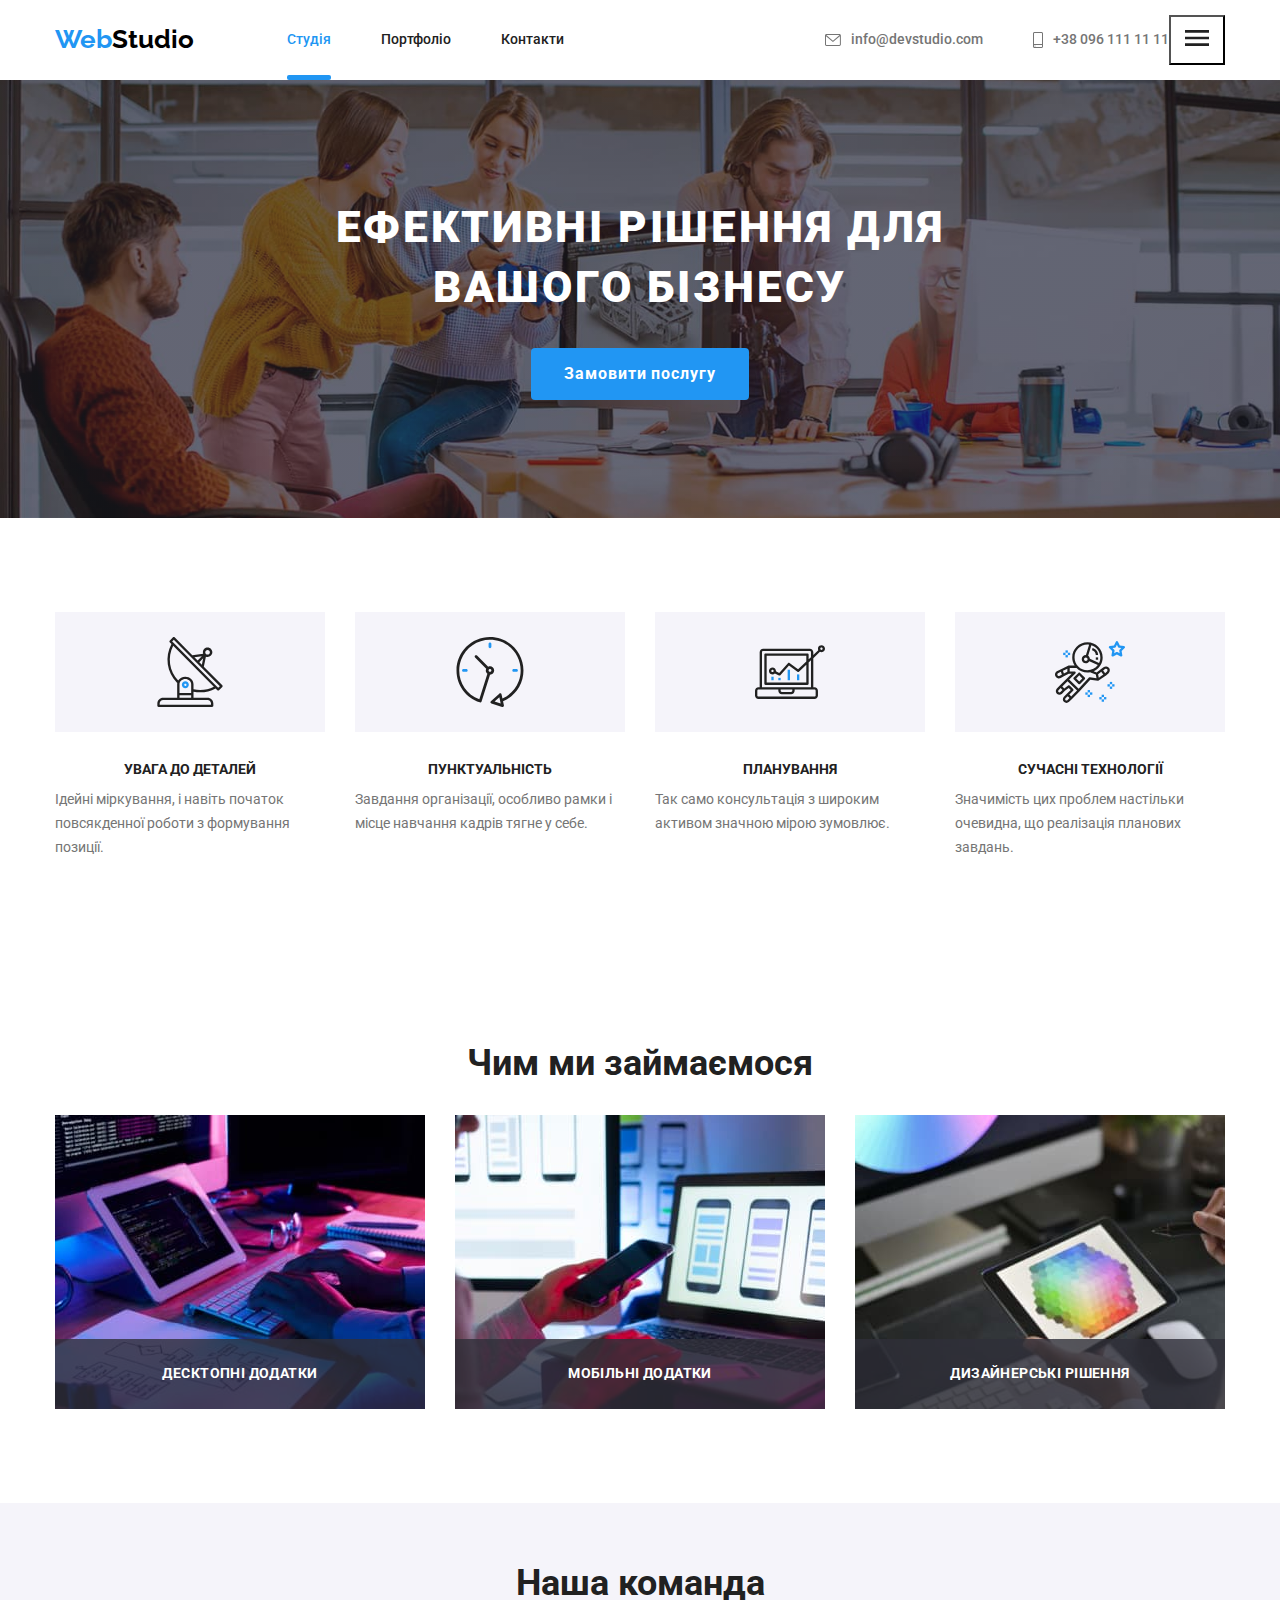
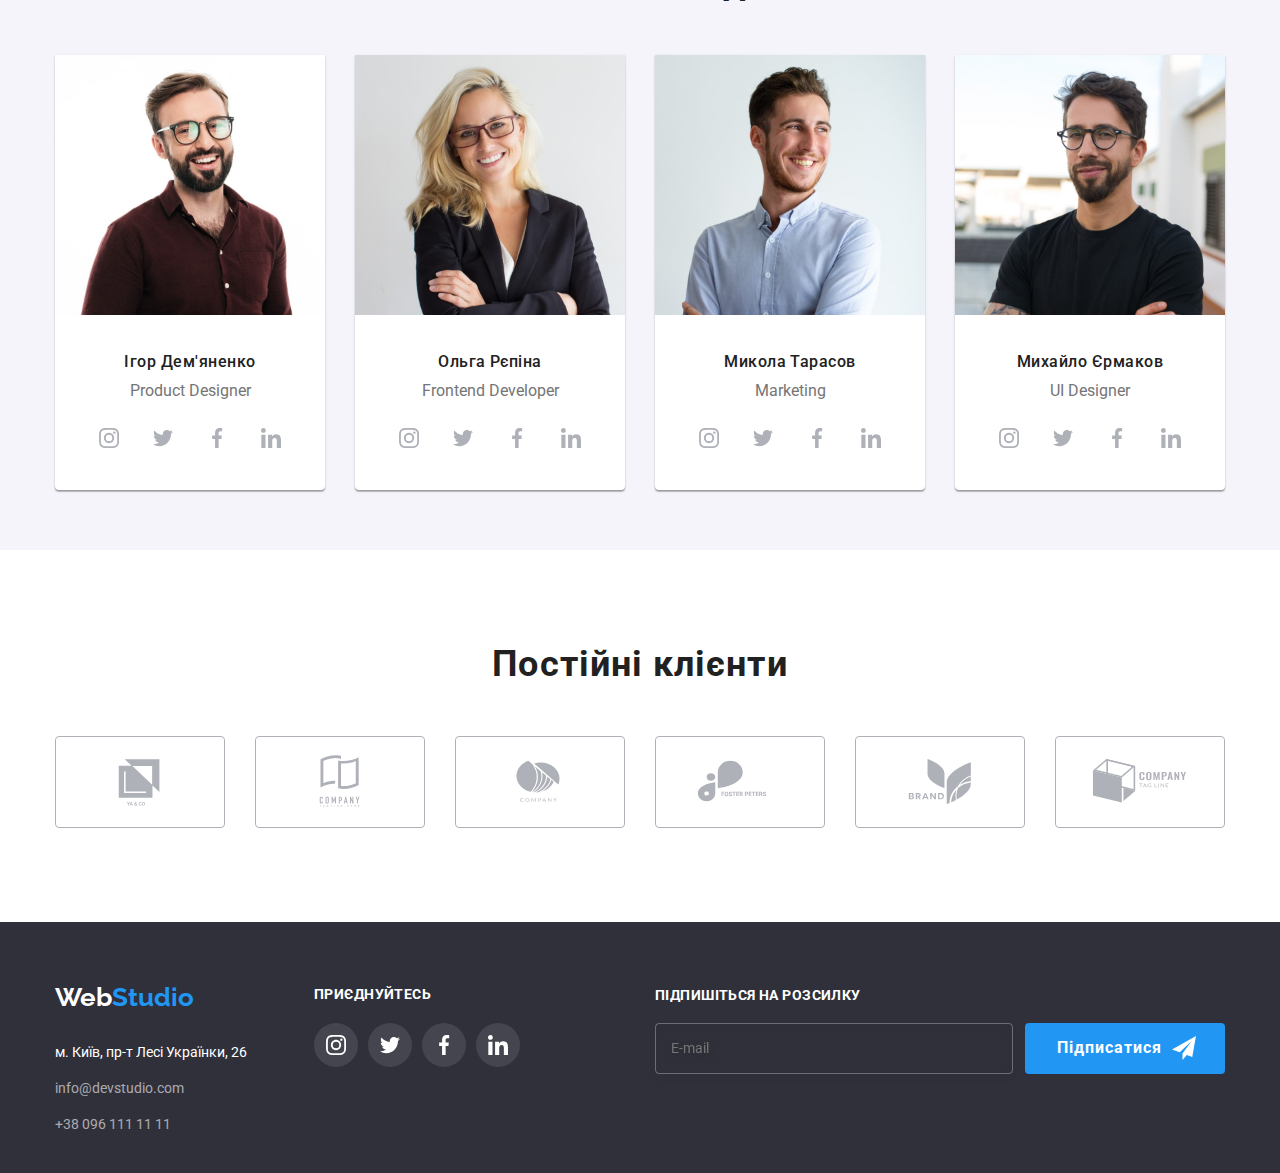
==== commit b7520108: "1.3" ====
--- a/index.html
+++ b/index.html
@@ -22,7 +22,7 @@
 
     <!-- Шапка сайта -->
 
-    <!-- <header class="header">
+    <header class="header">
       <div class="container header__container">
         <a href="#" lang="en" class="logo link"><span class="logo__second-part-inscription">Web</span>Studio</a>
 
@@ -48,8 +48,13 @@
             >
           </li>
         </ul>
+        <button class="header__menu-button">
+           <svg width="40" height="40" class="header__menu__svg">
+                <use href="./images/menu-button.svg"></use>
+              </svg>
+        </button>
       </div>
-    </header> -->
+    </header>
 
     <main>
       <!-- Секция-герой -->
--- a/css/main.min.css
+++ b/css/main.min.css
@@ -1 +1 @@
-.body{background-color:#fff;color:#757575;font-family:"Roboto",sans-serif;font-size:14px;font-weight:400;line-height:1.71;letter-spacing:.03}.work-target__title,.team__title{color:#212121;font-size:36px;font-weight:700;line-height:1.16;text-align:center}p{margin:0}.list{padding:0;margin:0;list-style:none}.link{text-decoration:none}.address{font-style:normal}.section{padding-top:94px;padding-bottom:94px}.backdrop--is-hidden{opacity:0;visibility:hidden;pointer-events:none}.container{margin-left:auto;margin-right:auto;max-width:100%;padding-left:15px;padding-right:15px}@media screen and (min-width: 480px){.container{width:480px}}@media screen and (min-width: 768px){.container{width:768px}}@media screen and (min-width: 1200px){.container{width:1200px}}.logo{display:block;padding-top:24px;padding-bottom:25px;color:#000;font-family:"Raleway";font-size:26px;font-weight:700;line-height:1.19}.footer .logo{color:#fff}.header .logo__second-part-inscription,.footer .logo__second-part-inscription{color:#2196f3}.header{background-color:#fff}.header__container{display:-webkit-box;display:-ms-flexbox;display:flex;-webkit-box-align:center;-ms-flex-align:center;align-items:center}.heder-portfolio{border-bottom:1px solid #ececec}.navigation__list{display:-webkit-box;display:-ms-flexbox;display:flex;margin-left:93px;color:#212121;font-size:14px;font-weight:500;line-height:1.14;letter-spacing:.02}.navigation__item:not(:last-child){margin-right:50px}.navigation__link{-webkit-transition:color 250ms cubic-bezier(0.4, 0, 0.2, 1);transition:color 250ms cubic-bezier(0.4, 0, 0.2, 1);display:block;padding-top:32px;padding-bottom:32px;color:inherit}.navigation__link:hover,.navigation__link:focus{color:#2196f3}.navigation__link--active{position:relative;color:#2196f3}.navigation__link--active::after{content:"";position:absolute;left:0;bottom:0;display:block;width:100%;height:5px;border-radius:2px;background-color:#2196f3}.contacts{display:-webkit-box;display:-ms-flexbox;display:flex;margin-left:auto}.contacts__item+.contacts__item{margin-left:50px}.contacts__link{-webkit-transition:color 250ms cubic-bezier(0.4, 0, 0.2, 1);transition:color 250ms cubic-bezier(0.4, 0, 0.2, 1);width:100%;height:100%;display:-webkit-inline-box;display:-ms-inline-flexbox;display:inline-flex;-webkit-box-pack:center;-ms-flex-pack:center;justify-content:center;-webkit-box-align:center;-ms-flex-align:center;align-items:center;padding-top:32px;padding-bottom:32px;color:inherit;font-size:14px;font-weight:500;line-height:1.14;letter-spacing:.02}.contacts__link:hover,.contacts__link:focus{color:#2196f3}.contacts__icon{margin-right:10px;fill:currentColor}.contacts__icon:hover,.contacts__icon:focus{color:#2196f3}.hero{text-align:center;padding-top:200px;padding-bottom:200px;background-color:#c4c4c4;background-image:-webkit-gradient(linear, left top, left bottom, from(rgba(47, 48, 58, 0.4)), to(rgba(47, 48, 58, 0.4))),url(../images/hero.jpg);background-image:linear-gradient(rgba(47, 48, 58, 0.4), rgba(47, 48, 58, 0.4)),url(../images/hero.jpg);background-repeat:no-repeat;background-size:cover;background-position:center;max-width:1600px;margin:0 auto}.hero__title{width:696px;margin-left:auto;margin-right:auto;margin-top:0;margin-bottom:30px;color:#fff;font-size:44px;font-weight:900;line-height:1.36;letter-spacing:.06em;text-transform:uppercase;text-align:center}.hero__button{border-radius:4px;padding:10px 32px;min-width:216px;border:1px solid rgba(0,0,0,0);color:#fff;background-color:#2196f3;font-family:inherit;font-size:16px;font-weight:700;line-height:1.88;letter-spacing:.06em;text-align:center;cursor:pointer}.advantages{padding-top:60px;padding-bottom:60px}@media screen and (min-width: 1200px){.advantages{padding-top:94px}}@media screen and (min-width: 768px){.advantages__list{display:-webkit-box;display:-ms-flexbox;display:flex;-ms-flex-wrap:wrap;flex-wrap:wrap;-webkit-box-pack:center;-ms-flex-pack:center;justify-content:center}}.advantages__item{margin-bottom:30px}@media screen and (min-width: 768px){.advantages__item{width:calc((100% - 30px)/2)}.advantages__item:nth-child(2n+1){margin-right:30px}.advantages__item:nth-last-child(-n+2){margin-bottom:0px}}@media screen and (min-width: 1200px){.advantages__item{width:calc((100% - 90px)/4);margin-bottom:0px}.advantages__item:not(:last-child){margin-right:30px}}.advantages__item::before{display:block;width:100%;content:"";height:120px;margin-bottom:30px;background-color:#f5f4fa;background-repeat:no-repeat;background-position:center}.advantages__item--add-img-antenna::before{background-image:url(../images/antenna.svg)}.advantages__item--add-img-clock::before{background-image:url(../images/clock.svg)}.advantages__item--add-img-diagram::before{background-image:url(../images/diagram.svg)}.advantages__item--add-img-astronaut::before{background-image:url(../images/astronaut.svg)}.advantages__title{margin-top:0;margin-bottom:10px;text-align:center;color:#212121;font-size:14px;font-weight:700;line-height:1.14;letter-spacing:.02;text-transform:uppercase}.advantages__description{font-size:14px;font-weight:400;line-height:1.71;letter-spacing:.02;color:#757575}@media screen and (max-width: 1199px){.work-directions{display:none}}.work-directions__title{font-size:36px;font-weight:700;line-height:1.16;letter-spacing:.03;text-align:center;color:#212121}.work-directions__list{display:-webkit-box;display:-ms-flexbox;display:flex}.work-directions__item{position:relative;margin-top:0;margin-bottom:0;height:294px}.work-directions__item:not(:last-child){margin-right:30px}.work-directions__description-container{position:absolute;right:0;bottom:0;width:100%;min-height:70px;background-color:rgba(47,48,58,.8)}.work-directions__description{text-align:center;margin-top:27px;margin-bottom:27px;font-size:14px;font-weight:700;line-height:1.14;letter-spacing:.03em;text-transform:uppercase;color:#fff}.team{background-color:#f5f4fa;padding-top:60px;padding-bottom:60px}@media screen and (min-width: 768px){.team-list{display:-webkit-box;display:-ms-flexbox;display:flex;-ms-flex-wrap:wrap;flex-wrap:wrap}}.covorker-card{margin-bottom:30px;background:#fff;-webkit-box-shadow:0px 1px 3px rgba(0,0,0,.12),0px 1px 1px rgba(0,0,0,.14),0px 2px 1px rgba(0,0,0,.2);box-shadow:0px 1px 3px rgba(0,0,0,.12),0px 1px 1px rgba(0,0,0,.14),0px 2px 1px rgba(0,0,0,.2);border-radius:0px 0px 4px 4px}@media screen and (min-width: 768px){.covorker-card{max-width:calc((100% - 30px)/2)}.covorker-card:nth-child(2n+1){margin-right:30px}.covorker-card:nth-last-child(-n+2){margin-bottom:0px}}@media screen and (min-width: 1200px){.covorker-card{max-width:calc((100% - 90px)/4);margin-bottom:0px}.covorker-card:not(:last-child){margin-right:30px}}.team__title{margin-top:0;margin-bottom:50px}.covorker-card__img{width:100%;height:auto;margin-bottom:30px}.covorker-card__name{margin-top:0;margin-bottom:10px;color:#212121;text-align:center;font-size:16px;font-weight:500;line-height:1.18;letter-spacing:.03em}.covorker-card__profession{margin-top:0;margin-bottom:16px;font-size:16px;line-height:1.18;text-align:center}.soc-list{display:-webkit-box;display:-ms-flexbox;display:flex;-webkit-box-pack:center;-ms-flex-pack:center;justify-content:center;-webkit-box-align:center;-ms-flex-align:center;align-items:center;margin-bottom:30px}.soc-list__item{width:44px;height:44px}.soc-list__item:not(:last-child){margin-right:10px}.soc-list__link{-webkit-transition:color 250ms cubic-bezier(0.4, 0, 0.2, 1),background-color 250ms cubic-bezier(0.4, 0, 0.2, 1);transition:color 250ms cubic-bezier(0.4, 0, 0.2, 1),background-color 250ms cubic-bezier(0.4, 0, 0.2, 1);display:-webkit-box;display:-ms-flexbox;display:flex;width:100%;height:100%;border-radius:50%;-webkit-box-pack:center;-ms-flex-pack:center;justify-content:center;-webkit-box-align:center;-ms-flex-align:center;align-items:center;color:#afb1b8}.soc-list__link:hover{background-color:#2196f3;color:#fff}.soc-list__icon{fill:currentColor}.clients{padding-top:94px;padding-bottom:94px}.client-list{display:-webkit-box;display:-ms-flexbox;display:flex;-ms-flex-wrap:wrap;flex-wrap:wrap;-webkit-box-pack:center;-ms-flex-pack:center;justify-content:center;-webkit-box-align:center;-ms-flex-align:center;align-items:center}.clients__title{margin-top:0;margin-bottom:50px;font-size:36px;font-weight:700;line-height:1.16;letter-spacing:.03em;text-align:center;color:#212121}.client-card{margin-bottom:30px;margin-right:30px;width:calc((100% - 30px)/2);height:92px}.client-card:nth-last-child(-n+2){margin-bottom:0px}@media screen and (max-width: 767px){.client-card:nth-child(2n){margin-right:0px}}@media screen and (min-width: 768px){.client-card{width:calc((100% - 60px)/3)}.client-card:nth-child(3n+3){margin-right:0px}.client-card:nth-last-child(-n+3){margin-bottom:0px}}@media screen and (min-width: 1200px){.client-card{width:calc((100% - 150px)/6)}.client-card:not(:last-child){margin-right:30px;margin-bottom:0px}}.client-card__link{-webkit-transition:color 250ms cubic-bezier(0.4, 0, 0.2, 1),border-color 250ms cubic-bezier(0.4, 0, 0.2, 1);transition:color 250ms cubic-bezier(0.4, 0, 0.2, 1),border-color 250ms cubic-bezier(0.4, 0, 0.2, 1);display:-webkit-box;display:-ms-flexbox;display:flex;border:1px solid #afb1b8;border-radius:4px;width:100%;height:100%;-webkit-box-pack:center;-ms-flex-pack:center;justify-content:center;-webkit-box-align:center;-ms-flex-align:center;align-items:center;color:#afb1b8}.client-card__link:hover,.client-card__link:focus{color:#2196f3;border-color:#2196f3}.client-card__svg{fill:currentColor}.footer{padding-top:60px;padding-bottom:60px;background-color:#2f303a}@media screen and (min-width: 1200px){.footer{height:251px}}@media screen and (min-width: 1200px){.footer__position{display:-webkit-box;display:-ms-flexbox;display:flex}}.address{text-align:center}@media screen and (min-width: 768px){.address{display:-webkit-box;display:-ms-flexbox;display:flex}}@media screen and (min-width: 768px)and (max-width: 1199px){.address{padding-left:60px;padding-right:74px}}@media screen and (min-width: 1200px){.address{text-align:start;margin-right:auto}}@media screen and (min-width: 768px){.adress__container{margin-right:auto}}@media screen and (min-width: 1200px){.adress__container{margin-right:67px}}.address__logo{display:inline-block;padding-top:0;padding-bottom:0;margin-bottom:28px}.address-inf__phisical{display:inline-block;margin-bottom:12px;color:#fff}.address-inf__mail{display:inline-block;margin-bottom:12px}.address-inf__phisical,.address-inf__mail,.address-inf__tel{-webkit-transition:color 250ms cubic-bezier(0.4, 0, 0.2, 1);transition:color 250ms cubic-bezier(0.4, 0, 0.2, 1)}.address-inf__phisical:hover,.address-inf__phisical:focus,.address-inf__mail:hover,.address-inf__mail:focus,.address-inf__tel:hover,.address-inf__tel:focus{color:#2196f3}.address-inf__mail,.address-inf__tel{color:rgba(255,255,255,.6)}.address-inf__phisical-mail-tel{-webkit-transition:color 250ms cubic-bezier(0.4, 0, 0.2, 1);transition:color 250ms cubic-bezier(0.4, 0, 0.2, 1)}.soc-links-list{display:-webkit-box;display:-ms-flexbox;display:flex;-webkit-box-pack:center;-ms-flex-pack:center;justify-content:center;-webkit-box-align:center;-ms-flex-align:center;align-items:center}.soc-links-container__title{padding-top:5px;margin-top:60px;margin-bottom:20px;font-size:14px;font-weight:700;line-height:1.14;letter-spacing:.03em;text-transform:uppercase;color:#fff}@media screen and (min-width: 768px){.soc-links-container__title{margin-top:0px}}.soc-links-list__item{width:44px;height:44px}.soc-links-list__item:not(:last-child){margin-right:10px}.soc-links-list__link{display:-webkit-box;display:-ms-flexbox;display:flex;-webkit-box-pack:center;-ms-flex-pack:center;justify-content:center;-webkit-box-align:center;-ms-flex-align:center;align-items:center;width:100%;height:100%;border-radius:50%;color:#fff;background-color:rgba(255,255,255,.1);-webkit-transition:background-color 250ms cubic-bezier(0.4, 0, 0.2, 1);transition:background-color 250ms cubic-bezier(0.4, 0, 0.2, 1)}.soc-links-list__link:hover{background-color:#2196f3}.soc-links-list__icon{fill:currentColor}.sign{text-align:center}.sign__title{margin-top:60px;margin-bottom:20px;font-size:14px;font-weight:700;line-height:1.16;letter-spacing:.03em;text-transform:uppercase;color:#fff}@media screen and (min-width: 1200px){.sign__title{margin-top:5px;text-align:start}}@media screen and (min-width: 1200px){.sign__form{position:relative;display:-webkit-box;display:-ms-flexbox;display:flex}}.sign__input{border:1px solid rgba(255,255,255,.3);border-radius:4px;-webkit-filter:drop-shadow(0px 4px 4px rgba(0, 0, 0, 0.15));filter:drop-shadow(0px 4px 4px rgba(0, 0, 0, 0.15));background-color:rgba(0,0,0,0);-webkit-box-sizing:inherit;box-sizing:inherit;min-height:48px;padding:16px 15px;width:100%;margin-bottom:20px}@media screen and (min-width: 480px){.sign__input{width:450px}}@media screen and (min-width: 1200px){.sign__input{width:358px;margin-bottom:0px}}.sign__button{margin-left:auto;margin-right:auto;padding-left:28px;min-width:200px;min-height:50px;background-color:#2196f3;border:4px solid rgba(0,0,0,0);border-radius:4px;font-size:16px;font-weight:700;line-height:1.88;letter-spacing:.06em;color:#fff;display:-webkit-box;display:-ms-flexbox;display:flex;-webkit-box-align:center;-ms-flex-align:center;align-items:center}@media screen and (min-width: 1200px){.sign__button{margin-left:12px}}.sign__icon{margin-left:10px}.backdrop{position:fixed;top:0;left:0;width:100%;height:100%;opacity:1;-webkit-transition:opacity 250ms cubic-bezier(0.4, 0, 0.2, 1),visibility 250ms cubic-bezier(0.4, 0, 0.2, 1);transition:opacity 250ms cubic-bezier(0.4, 0, 0.2, 1),visibility 250ms cubic-bezier(0.4, 0, 0.2, 1);background-color:rgba(0,0,0,.2)}.backdrop.backdrop--is-hidden .modal{-webkit-transform:translate(-50%, -50%) scale(0.9);transform:translate(-50%, -50%) scale(0.9)}.modal{position:absolute;top:50%;left:50%;width:528px;height:581px;padding:40px 40px;border-radius:4px;background-color:#fff;-webkit-box-shadow:0px 1px 3px rgba(0,0,0,.12),0px 1px 1px rgba(0,0,0,.14),0px 2px 1px rgba(0,0,0,.2);box-shadow:0px 1px 3px rgba(0,0,0,.12),0px 1px 1px rgba(0,0,0,.14),0px 2px 1px rgba(0,0,0,.2);-webkit-transform:scale(1) translate(-50%, -50%);transform:scale(1) translate(-50%, -50%);-webkit-transition:-webkit-transform 250ms cubic-bezier(0.4, 0, 0.2, 1),-webkit-box-shadow 250ms cubic-bezier(0.4, 0, 0.2, 1);transition:-webkit-transform 250ms cubic-bezier(0.4, 0, 0.2, 1),-webkit-box-shadow 250ms cubic-bezier(0.4, 0, 0.2, 1);transition:transform 250ms cubic-bezier(0.4, 0, 0.2, 1),box-shadow 250ms cubic-bezier(0.4, 0, 0.2, 1);transition:transform 250ms cubic-bezier(0.4, 0, 0.2, 1),box-shadow 250ms cubic-bezier(0.4, 0, 0.2, 1),-webkit-transform 250ms cubic-bezier(0.4, 0, 0.2, 1),-webkit-box-shadow 250ms cubic-bezier(0.4, 0, 0.2, 1)}.modal__button-close{display:-webkit-box;display:-ms-flexbox;display:flex;position:absolute;top:8px;right:8px;-webkit-box-pack:center;-ms-flex-pack:center;justify-content:center;-webkit-box-align:center;-ms-flex-align:center;align-items:center;width:30px;height:30px;padding:0;border:1px solid rgba(0,0,0,.1);border-radius:50%;background-color:#fff;fill:#000;-webkit-transition:fill 250ms cubic-bezier(0.4, 0, 0.2, 1);transition:fill 250ms cubic-bezier(0.4, 0, 0.2, 1)}.modal__button-close:hover{fill:#2196f3}.modal__title{font-size:20px;font-weight:700;line-height:1.15;letter-spacing:.03em;text-align:center;margin-top:0;margin-bottom:12px;color:#212121}.form__field{position:relative;display:-webkit-box;display:-ms-flexbox;display:flex;-webkit-box-orient:vertical;-webkit-box-direction:normal;-ms-flex-direction:column;flex-direction:column;margin-bottom:10px}.form__input{padding:15px 42px;border:1px solid rgba(33,33,33,.2);border-radius:4px;height:40px;-webkit-transition:border-color 250ms cubic-bezier(0.4, 0, 0.2, 1);transition:border-color 250ms cubic-bezier(0.4, 0, 0.2, 1)}.form__label{margin-bottom:4px;font-size:12px;font-weight:400;line-height:1.16;letter-spacing:.01em;color:#757575}.form__icon{position:absolute;top:50%;left:12px;-webkit-transform:translateY(0, -50%);transform:translateY(0, -50%);-webkit-transition:color 250ms cubic-bezier(0.4, 0, 0.2, 1);transition:color 250ms cubic-bezier(0.4, 0, 0.2, 1)}.form__input:focus+.form__icon,.form__input:hover+.form__icon{color:#2196f3}.form__textarea{outline:none;padding:12px 16px;margin-bottom:10px;border:1px solid rgba(33,33,33,.2);min-width:448px;min-height:120px;-webkit-transition:border-color 250ms cubic-bezier(0.4, 0, 0.2, 1);transition:border-color 250ms cubic-bezier(0.4, 0, 0.2, 1);resize:none}.form__textarea::-webkit-input-placeholder{font-size:12px;font-weight:400;line-height:1.16;letter-spacing:.01em;color:rgba(117,117,117,.5)}.form__textarea::-moz-placeholder{font-size:12px;font-weight:400;line-height:1.16;letter-spacing:.01em;color:rgba(117,117,117,.5)}.form__textarea:-ms-input-placeholder{font-size:12px;font-weight:400;line-height:1.16;letter-spacing:.01em;color:rgba(117,117,117,.5)}.form__textarea::-ms-input-placeholder{font-size:12px;font-weight:400;line-height:1.16;letter-spacing:.01em;color:rgba(117,117,117,.5)}.form__textarea::placeholder{font-size:12px;font-weight:400;line-height:1.16;letter-spacing:.01em;color:rgba(117,117,117,.5)}.form__textarea:focus{outline:none;border:1px solid #2196f3;border-radius:4px}.form__checkbox-field{display:-webkit-box;display:-ms-flexbox;display:flex;-webkit-box-align:center;-ms-flex-align:center;align-items:center;margin-bottom:30px}.form__checkbox{margin-right:8px}.form__button{display:block;padding:10px 52px;margin-left:auto;margin-right:auto;min-width:200px;background:#2196f3;border-radius:4px;border:none;-webkit-box-shadow:0px 4px 4px rgba(0,0,0,.15);box-shadow:0px 4px 4px rgba(0,0,0,.15);cursor:pointer;font-size:16px;font-weight:700;line-height:1.88;letter-spacing:.06em;color:#fff}.form__checkbox-label{display:-webkit-inline-box;display:-ms-inline-flexbox;display:inline-flex;-webkit-box-align:center;-ms-flex-align:center;align-items:center}.form__checkbox{position:absolute;width:1px;height:1px;margin:-1px;border:0;padding:0;clip:rect(0 0 0 0);overflow:hidden}.form__checkbox-icon{display:inline-block;width:16px;height:16px;margin-right:8px;border:2px solid #212121;border-radius:2px;-webkit-transition:border 2000ms linear;transition:border 2000ms linear}.form__checkbox:checked+.form__checkbox-icon{border:#2196f3;background-image:url("../images/icon-check.svg");background-size:contain;background-origin:border-box}.form__link{margin-left:5px;color:#2196f3}.form__input:focus{outline:none;border:1px solid #2196f3;border-radius:4px}.form__svg{fill:currentColor}.navigation__list{display:-webkit-box;display:-ms-flexbox;display:flex;margin-left:93px;color:#212121;font-size:14px;font-weight:500;line-height:1.14;letter-spacing:.02}.navigation__item:not(:last-child){margin-right:50px}.navigation__link{-webkit-transition:color 250ms cubic-bezier(0.4, 0, 0.2, 1);transition:color 250ms cubic-bezier(0.4, 0, 0.2, 1);display:block;padding-top:32px;padding-bottom:32px;color:inherit}.navigation__link:hover,.navigation__link:focus{color:#2196f3}.navigation__link--active{position:relative;color:#2196f3}.navigation__link--active::after{content:"";position:absolute;left:0;bottom:0;display:block;width:100%;height:5px;border-radius:2px;background-color:#2196f3}.contacts{display:-webkit-box;display:-ms-flexbox;display:flex;margin-left:auto}.contacts__item+.contacts__item{margin-left:50px}.contacts__link{-webkit-transition:color 250ms cubic-bezier(0.4, 0, 0.2, 1);transition:color 250ms cubic-bezier(0.4, 0, 0.2, 1);width:100%;height:100%;display:-webkit-inline-box;display:-ms-inline-flexbox;display:inline-flex;-webkit-box-pack:center;-ms-flex-pack:center;justify-content:center;-webkit-box-align:center;-ms-flex-align:center;align-items:center;padding-top:32px;padding-bottom:32px;color:inherit;font-size:14px;font-weight:500;line-height:1.14;letter-spacing:.02}.contacts__link:hover,.contacts__link:focus{color:#2196f3}.contacts__icon{margin-right:10px;fill:currentColor}.contacts__icon:hover,.contacts__icon:focus{color:#2196f3}.filter-nav{display:-webkit-box;display:-ms-flexbox;display:flex;-webkit-box-pack:center;-ms-flex-pack:center;justify-content:center;margin-bottom:34px}.filter-nav__item:not(:last-child){margin-right:8px}.filter-nav__button{-webkit-transition:color 250ms cubic-bezier(0.4, 0, 0.2, 1),background-color 250ms cubic-bezier(0.4, 0, 0.2, 1);transition:color 250ms cubic-bezier(0.4, 0, 0.2, 1),background-color 250ms cubic-bezier(0.4, 0, 0.2, 1);display:inline-block;padding:6px 22px;border-radius:4px;border:1px solid rgba(0,0,0,0);min-width:73px;color:#212121;font-family:inherit;font-size:16px;font-weight:500;line-height:1.62;text-align:center;cursor:pointer}.filter-nav__button:hover,.filter-nav__button:focus{color:#fff;background-color:#2196f3}.portfolio-list{display:-webkit-box;display:-ms-flexbox;display:flex;-ms-flex-wrap:wrap;flex-wrap:wrap}.portfolio-card{-webkit-transition:-webkit-box-shadow 250ms cubic-bezier(0.4, 0, 0.2, 1);transition:-webkit-box-shadow 250ms cubic-bezier(0.4, 0, 0.2, 1);transition:box-shadow 250ms cubic-bezier(0.4, 0, 0.2, 1);transition:box-shadow 250ms cubic-bezier(0.4, 0, 0.2, 1), -webkit-box-shadow 250ms cubic-bezier(0.4, 0, 0.2, 1);width:calc((100% - 60px)/3);background:#fff}.portfolio-card:not(:nth-child(3n)){margin-right:30px}.portfolio-card:not(:nth-last-child(-n+3)){margin-bottom:30px}.portfolio-card:hover,.portfolio-card:focus{-webkit-box-shadow:0px 1px 1px rgba(0,0,0,.12),0px 4px 4px rgba(0,0,0,.06),1px 4px 6px rgba(0,0,0,.16);box-shadow:0px 1px 1px rgba(0,0,0,.12),0px 4px 4px rgba(0,0,0,.06),1px 4px 6px rgba(0,0,0,.16)}.portfolio-card__inf-container{border-left:1px solid #eee;border-right:1px solid #eee;border-bottom:1px solid #eee}.portfolio-card__img{display:block}.portfolio-card__title{padding-top:20px;margin-top:0;margin-bottom:4px;margin-left:24px;color:#212121;font-size:18px;font-weight:700;line-height:2;letter-spacing:.06em}.portfolio-card__project-description{font-size:16px;font-weight:400;line-height:1.87;letter-spacing:.02;margin-top:0;margin-bottom:20px;margin-left:24px}.portfolio-card__img-container{position:relative;overflow:hidden}.portfolio-card__description-box{position:absolute;-webkit-transition:-webkit-transform 250ms cubic-bezier(0.4, 0, 0.2, 1);transition:-webkit-transform 250ms cubic-bezier(0.4, 0, 0.2, 1);transition:transform 250ms cubic-bezier(0.4, 0, 0.2, 1);transition:transform 250ms cubic-bezier(0.4, 0, 0.2, 1), -webkit-transform 250ms cubic-bezier(0.4, 0, 0.2, 1);padding:63px 24px;width:100%;height:100%;background-color:rgba(33,150,243,.9)}.portfolio-card:hover .portfolio-card__description-box,.portfolio-card:focus .portfolio-card__description-box{-webkit-transform:translateY(-100%);transform:translateY(-100%)}.portfolio-card__description{margin-top:0;margin-bottom:0;font-size:18px;font-weight:400;line-height:1.56;letter-spacing:.02;color:#fff}/*# sourceMappingURL=main.min.css.map */+.body{background-color:#fff;color:#757575;font-family:"Roboto",sans-serif;font-size:14px;font-weight:400;line-height:1.71;letter-spacing:.03}.work-target__title,.team__title{color:#212121;font-size:36px;font-weight:700;line-height:1.16;text-align:center}p{margin:0}.list{padding:0;margin:0;list-style:none}.link{text-decoration:none}.address{font-style:normal}.section{padding-top:94px;padding-bottom:94px}.backdrop--is-hidden{opacity:0;visibility:hidden;pointer-events:none}.container{margin-left:auto;margin-right:auto;width:100%;padding-left:15px;padding-right:15px}@media screen and (min-width: 480px){.container{width:480px}}@media screen and (min-width: 768px){.container{width:768px}}@media screen and (min-width: 1200px){.container{width:1200px}}.logo{display:block;padding-top:24px;padding-bottom:25px;color:#000;font-family:"Raleway";font-size:26px;font-weight:700;line-height:1.19}.footer .logo{color:#fff}.header .logo__second-part-inscription,.footer .logo__second-part-inscription{color:#2196f3}.header{background-color:#fff}.header__container{display:-webkit-box;display:-ms-flexbox;display:flex;-webkit-box-align:center;-ms-flex-align:center;align-items:center}.heder-portfolio{border-bottom:1px solid #ececec}.header__menu-button{background-color:rgba(0,0,0,0)}.navigation__list{display:-webkit-box;display:-ms-flexbox;display:flex;margin-left:93px;color:#212121;font-size:14px;font-weight:500;line-height:1.14;letter-spacing:.02}.navigation__item:not(:last-child){margin-right:50px}.navigation__link{-webkit-transition:color 250ms cubic-bezier(0.4, 0, 0.2, 1);transition:color 250ms cubic-bezier(0.4, 0, 0.2, 1);display:block;padding-top:32px;padding-bottom:32px;color:inherit}.navigation__link:hover,.navigation__link:focus{color:#2196f3}.navigation__link--active{position:relative;color:#2196f3}.navigation__link--active::after{content:"";position:absolute;left:0;bottom:0;display:block;width:100%;height:5px;border-radius:2px;background-color:#2196f3}.contacts{display:-webkit-box;display:-ms-flexbox;display:flex;margin-left:auto}.contacts__item+.contacts__item{margin-left:50px}.contacts__link{-webkit-transition:color 250ms cubic-bezier(0.4, 0, 0.2, 1);transition:color 250ms cubic-bezier(0.4, 0, 0.2, 1);width:100%;height:100%;display:-webkit-inline-box;display:-ms-inline-flexbox;display:inline-flex;-webkit-box-pack:center;-ms-flex-pack:center;justify-content:center;-webkit-box-align:center;-ms-flex-align:center;align-items:center;padding-top:32px;padding-bottom:32px;color:inherit;font-size:14px;font-weight:500;line-height:1.14;letter-spacing:.02}.contacts__link:hover,.contacts__link:focus{color:#2196f3}.contacts__icon{margin-right:10px;fill:currentColor}.contacts__icon:hover,.contacts__icon:focus{color:#2196f3}.hero{text-align:center;padding-top:118px;padding-bottom:118px;background-color:#c4c4c4;background-image:-webkit-gradient(linear, left top, left bottom, from(rgba(47, 48, 58, 0.4)), to(rgba(47, 48, 58, 0.4))),url(../../../images/header-mob.jpg);background-image:linear-gradient(rgba(47, 48, 58, 0.4), rgba(47, 48, 58, 0.4)),url(../../../images/header-mob.jpg);background-repeat:no-repeat;background-size:cover;background-position:center;max-width:1600px;margin:auto}@media(min-device-pixel-ratio: 2),(-webkit-min-device-pixel-ratio: 2),(min-resolution: 192dpi),(min-resolution: 2dppx){.hero{background-image:-webkit-gradient(linear, left top, left bottom, from(rgba(47, 48, 58, 0.4)), to(rgba(47, 48, 58, 0.4))),url(../../../images/header-mob-2x.jpg);background-image:linear-gradient(rgba(47, 48, 58, 0.4), rgba(47, 48, 58, 0.4)),url(../../../images/header-mob-2x.jpg)}}@media screen and (min-width: 768px){.hero{background-image:-webkit-gradient(linear, left top, left bottom, from(rgba(47, 48, 58, 0.4)), to(rgba(47, 48, 58, 0.4))),url(../../../images/header-tab.jpg);background-image:linear-gradient(rgba(47, 48, 58, 0.4), rgba(47, 48, 58, 0.4)),url(../../../images/header-tab.jpg)}}@media screen and (min-width: 768px)and (min-device-pixel-ratio: 2),screen and (min-width: 768px)and (-webkit-min-device-pixel-ratio: 2),screen and (min-width: 768px)and (min-resolution: 192dpi),screen and (min-width: 768px)and (min-resolution: 2dppx){.hero{background-image:-webkit-gradient(linear, left top, left bottom, from(rgba(47, 48, 58, 0.4)), to(rgba(47, 48, 58, 0.4))),url(../../../images/header-tab-2x.jpg);background-image:linear-gradient(rgba(47, 48, 58, 0.4), rgba(47, 48, 58, 0.4)),url(../../../images/header-tab-2x.jpg)}}@media screen and (min-width: 1200px){.hero{background-image:-webkit-gradient(linear, left top, left bottom, from(rgba(47, 48, 58, 0.4)), to(rgba(47, 48, 58, 0.4))),url(../images/hero.jpg);background-image:linear-gradient(rgba(47, 48, 58, 0.4), rgba(47, 48, 58, 0.4)),url(../images/hero.jpg)}}@media screen and (min-width: 1200px)and (min-device-pixel-ratio: 2),screen and (min-width: 1200px)and (-webkit-min-device-pixel-ratio: 2),screen and (min-width: 1200px)and (min-resolution: 192dpi),screen and (min-width: 1200px)and (min-resolution: 2dppx){.hero{background-image:-webkit-gradient(linear, left top, left bottom, from(rgba(47, 48, 58, 0.4)), to(rgba(47, 48, 58, 0.4))),url(../../../images/header-desk-2x.jpg);background-image:linear-gradient(rgba(47, 48, 58, 0.4), rgba(47, 48, 58, 0.4)),url(../../../images/header-desk-2x.jpg)}}.hero__title{max-width:360px;margin-left:auto;margin-right:auto;margin-top:0;margin-bottom:30px;color:#fff;font-size:26px;font-weight:900;line-height:1.62;letter-spacing:.06em;text-transform:uppercase;text-align:center}@media screen and (min-width: 1200px){.hero__title{font-size:44px;font-weight:900;line-height:1.36;letter-spacing:.06em;max-width:696px}}.hero__button{border-radius:4px;padding:10px 32px;min-width:200px;min-height:50px;border:1px solid rgba(0,0,0,0);color:#fff;background-color:#2196f3;font-family:inherit;font-size:16px;font-weight:700;line-height:1.88;letter-spacing:.06em;text-align:center;cursor:pointer}.advantages{padding-top:60px;padding-bottom:60px}@media screen and (min-width: 1200px){.advantages{padding-top:94px}}@media screen and (min-width: 768px){.advantages__list{display:-webkit-box;display:-ms-flexbox;display:flex;-ms-flex-wrap:wrap;flex-wrap:wrap;-webkit-box-pack:center;-ms-flex-pack:center;justify-content:center}}.advantages__item{margin-bottom:30px}@media screen and (min-width: 768px){.advantages__item{width:calc((100% - 30px)/2)}.advantages__item:nth-child(2n+1){margin-right:30px}.advantages__item:nth-last-child(-n+2){margin-bottom:0px}}@media screen and (min-width: 1200px){.advantages__item{width:calc((100% - 90px)/4);margin-bottom:0px}.advantages__item:not(:last-child){margin-right:30px}}.advantages__item::before{display:block;width:100%;content:"";height:120px;margin-bottom:30px;background-color:#f5f4fa;background-repeat:no-repeat;background-position:center}.advantages__item--add-img-antenna::before{background-image:url(../images/antenna.svg)}.advantages__item--add-img-clock::before{background-image:url(../images/clock.svg)}.advantages__item--add-img-diagram::before{background-image:url(../images/diagram.svg)}.advantages__item--add-img-astronaut::before{background-image:url(../images/astronaut.svg)}.advantages__title{margin-top:0;margin-bottom:10px;text-align:center;color:#212121;font-size:14px;font-weight:700;line-height:1.14;letter-spacing:.02;text-transform:uppercase}.advantages__description{font-size:14px;font-weight:400;line-height:1.71;letter-spacing:.02;color:#757575}@media screen and (max-width: 1199px){.work-directions{display:none}}.work-directions__title{font-size:36px;font-weight:700;line-height:1.16;letter-spacing:.03;text-align:center;color:#212121}.work-directions__list{display:-webkit-box;display:-ms-flexbox;display:flex}.work-directions__item{position:relative;margin-top:0;margin-bottom:0;height:294px}.work-directions__item:not(:last-child){margin-right:30px}.work-directions__description-container{position:absolute;right:0;bottom:0;width:100%;min-height:70px;background-color:rgba(47,48,58,.8)}.work-directions__description{text-align:center;margin-top:27px;margin-bottom:27px;font-size:14px;font-weight:700;line-height:1.14;letter-spacing:.03em;text-transform:uppercase;color:#fff}.team{background-color:#f5f4fa;padding-top:60px;padding-bottom:60px}@media screen and (min-width: 768px){.team-list{display:-webkit-box;display:-ms-flexbox;display:flex;-ms-flex-wrap:wrap;flex-wrap:wrap}}.covorker-card{margin-bottom:30px;background:#fff;-webkit-box-shadow:0px 1px 3px rgba(0,0,0,.12),0px 1px 1px rgba(0,0,0,.14),0px 2px 1px rgba(0,0,0,.2);box-shadow:0px 1px 3px rgba(0,0,0,.12),0px 1px 1px rgba(0,0,0,.14),0px 2px 1px rgba(0,0,0,.2);border-radius:0px 0px 4px 4px}@media screen and (min-width: 768px){.covorker-card{max-width:calc((100% - 30px)/2)}.covorker-card:nth-child(2n+1){margin-right:30px}.covorker-card:nth-last-child(-n+2){margin-bottom:0px}}@media screen and (min-width: 1200px){.covorker-card{max-width:calc((100% - 90px)/4);margin-bottom:0px}.covorker-card:not(:last-child){margin-right:30px}}.team__title{margin-top:0;margin-bottom:50px}.covorker-card__img{width:100%;height:auto;margin-bottom:30px}.covorker-card__name{margin-top:0;margin-bottom:10px;color:#212121;text-align:center;font-size:16px;font-weight:500;line-height:1.18;letter-spacing:.03em}.covorker-card__profession{margin-top:0;margin-bottom:16px;font-size:16px;line-height:1.18;text-align:center}.soc-list{display:-webkit-box;display:-ms-flexbox;display:flex;-webkit-box-pack:center;-ms-flex-pack:center;justify-content:center;-webkit-box-align:center;-ms-flex-align:center;align-items:center;margin-bottom:30px}.soc-list__item{width:44px;height:44px}.soc-list__item:not(:last-child){margin-right:10px}.soc-list__link{-webkit-transition:color 250ms cubic-bezier(0.4, 0, 0.2, 1),background-color 250ms cubic-bezier(0.4, 0, 0.2, 1);transition:color 250ms cubic-bezier(0.4, 0, 0.2, 1),background-color 250ms cubic-bezier(0.4, 0, 0.2, 1);display:-webkit-box;display:-ms-flexbox;display:flex;width:100%;height:100%;border-radius:50%;-webkit-box-pack:center;-ms-flex-pack:center;justify-content:center;-webkit-box-align:center;-ms-flex-align:center;align-items:center;color:#afb1b8}.soc-list__link:hover{background-color:#2196f3;color:#fff}.soc-list__icon{fill:currentColor}.clients{padding-top:94px;padding-bottom:94px}.client-list{display:-webkit-box;display:-ms-flexbox;display:flex;-ms-flex-wrap:wrap;flex-wrap:wrap;-webkit-box-pack:center;-ms-flex-pack:center;justify-content:center;-webkit-box-align:center;-ms-flex-align:center;align-items:center}.clients__title{margin-top:0;margin-bottom:50px;font-size:36px;font-weight:700;line-height:1.16;letter-spacing:.03em;text-align:center;color:#212121}.client-card{margin-bottom:30px;margin-right:30px;width:calc((100% - 30px)/2);height:92px}.client-card:nth-last-child(-n+2){margin-bottom:0px}@media screen and (max-width: 767px){.client-card:nth-child(2n){margin-right:0px}}@media screen and (min-width: 768px){.client-card{width:calc((100% - 60px)/3)}.client-card:nth-child(3n+3){margin-right:0px}.client-card:nth-last-child(-n+3){margin-bottom:0px}}@media screen and (min-width: 1200px){.client-card{width:calc((100% - 150px)/6)}.client-card:not(:last-child){margin-right:30px;margin-bottom:0px}}.client-card__link{-webkit-transition:color 250ms cubic-bezier(0.4, 0, 0.2, 1),border-color 250ms cubic-bezier(0.4, 0, 0.2, 1);transition:color 250ms cubic-bezier(0.4, 0, 0.2, 1),border-color 250ms cubic-bezier(0.4, 0, 0.2, 1);display:-webkit-box;display:-ms-flexbox;display:flex;border:1px solid #afb1b8;border-radius:4px;width:100%;height:100%;-webkit-box-pack:center;-ms-flex-pack:center;justify-content:center;-webkit-box-align:center;-ms-flex-align:center;align-items:center;color:#afb1b8}.client-card__link:hover,.client-card__link:focus{color:#2196f3;border-color:#2196f3}.client-card__svg{fill:currentColor}.footer{padding-top:60px;padding-bottom:60px;background-color:#2f303a}@media screen and (min-width: 1200px){.footer{height:251px}}@media screen and (min-width: 1200px){.footer__position{display:-webkit-box;display:-ms-flexbox;display:flex}}.address{text-align:center}@media screen and (min-width: 768px){.address{display:-webkit-box;display:-ms-flexbox;display:flex}}@media screen and (min-width: 768px)and (max-width: 1199px){.address{padding-left:60px;padding-right:74px}}@media screen and (min-width: 1200px){.address{text-align:start;margin-right:auto}}@media screen and (min-width: 768px){.adress__container{margin-right:auto}}@media screen and (min-width: 1200px){.adress__container{margin-right:67px}}.address__logo{display:inline-block;padding-top:0;padding-bottom:0;margin-bottom:28px}.address-inf__phisical{display:inline-block;margin-bottom:12px;color:#fff}.address-inf__mail{display:inline-block;margin-bottom:12px}.address-inf__phisical,.address-inf__mail,.address-inf__tel{-webkit-transition:color 250ms cubic-bezier(0.4, 0, 0.2, 1);transition:color 250ms cubic-bezier(0.4, 0, 0.2, 1)}.address-inf__phisical:hover,.address-inf__phisical:focus,.address-inf__mail:hover,.address-inf__mail:focus,.address-inf__tel:hover,.address-inf__tel:focus{color:#2196f3}.address-inf__mail,.address-inf__tel{color:rgba(255,255,255,.6)}.address-inf__phisical-mail-tel{-webkit-transition:color 250ms cubic-bezier(0.4, 0, 0.2, 1);transition:color 250ms cubic-bezier(0.4, 0, 0.2, 1)}.soc-links-list{display:-webkit-box;display:-ms-flexbox;display:flex;-webkit-box-pack:center;-ms-flex-pack:center;justify-content:center;-webkit-box-align:center;-ms-flex-align:center;align-items:center}.soc-links-container__title{padding-top:5px;margin-top:60px;margin-bottom:20px;font-size:14px;font-weight:700;line-height:1.14;letter-spacing:.03em;text-transform:uppercase;color:#fff}@media screen and (min-width: 768px){.soc-links-container__title{margin-top:0px}}.soc-links-list__item{width:44px;height:44px}.soc-links-list__item:not(:last-child){margin-right:10px}.soc-links-list__link{display:-webkit-box;display:-ms-flexbox;display:flex;-webkit-box-pack:center;-ms-flex-pack:center;justify-content:center;-webkit-box-align:center;-ms-flex-align:center;align-items:center;width:100%;height:100%;border-radius:50%;color:#fff;background-color:rgba(255,255,255,.1);-webkit-transition:background-color 250ms cubic-bezier(0.4, 0, 0.2, 1);transition:background-color 250ms cubic-bezier(0.4, 0, 0.2, 1)}.soc-links-list__link:hover{background-color:#2196f3}.soc-links-list__icon{fill:currentColor}.sign{text-align:center}.sign__title{margin-top:60px;margin-bottom:20px;font-size:14px;font-weight:700;line-height:1.16;letter-spacing:.03em;text-transform:uppercase;color:#fff}@media screen and (min-width: 1200px){.sign__title{margin-top:5px;text-align:start}}@media screen and (min-width: 1200px){.sign__form{position:relative;display:-webkit-box;display:-ms-flexbox;display:flex}}.sign__input{border:1px solid rgba(255,255,255,.3);border-radius:4px;-webkit-filter:drop-shadow(0px 4px 4px rgba(0, 0, 0, 0.15));filter:drop-shadow(0px 4px 4px rgba(0, 0, 0, 0.15));background-color:rgba(0,0,0,0);-webkit-box-sizing:inherit;box-sizing:inherit;min-height:48px;padding:16px 15px;width:100%;margin-bottom:20px}@media screen and (min-width: 480px){.sign__input{width:450px}}@media screen and (min-width: 1200px){.sign__input{width:358px;margin-bottom:0px}}.sign__button{margin-left:auto;margin-right:auto;padding-left:28px;min-width:200px;min-height:50px;background-color:#2196f3;border:4px solid rgba(0,0,0,0);border-radius:4px;font-size:16px;font-weight:700;line-height:1.88;letter-spacing:.06em;color:#fff;display:-webkit-box;display:-ms-flexbox;display:flex;-webkit-box-align:center;-ms-flex-align:center;align-items:center}@media screen and (min-width: 1200px){.sign__button{margin-left:12px}}.sign__icon{margin-left:10px}.backdrop{position:fixed;top:0;left:0;width:100%;height:100%;opacity:1;-webkit-transition:opacity 250ms cubic-bezier(0.4, 0, 0.2, 1),visibility 250ms cubic-bezier(0.4, 0, 0.2, 1);transition:opacity 250ms cubic-bezier(0.4, 0, 0.2, 1),visibility 250ms cubic-bezier(0.4, 0, 0.2, 1);background-color:rgba(0,0,0,.2)}.backdrop.backdrop--is-hidden .modal{-webkit-transform:translate(-50%, -50%) scale(0.9);transform:translate(-50%, -50%) scale(0.9)}.modal{position:absolute;top:50%;left:50%;width:528px;height:581px;padding:40px 40px;border-radius:4px;background-color:#fff;-webkit-box-shadow:0px 1px 3px rgba(0,0,0,.12),0px 1px 1px rgba(0,0,0,.14),0px 2px 1px rgba(0,0,0,.2);box-shadow:0px 1px 3px rgba(0,0,0,.12),0px 1px 1px rgba(0,0,0,.14),0px 2px 1px rgba(0,0,0,.2);-webkit-transform:scale(1) translate(-50%, -50%);transform:scale(1) translate(-50%, -50%);-webkit-transition:-webkit-transform 250ms cubic-bezier(0.4, 0, 0.2, 1),-webkit-box-shadow 250ms cubic-bezier(0.4, 0, 0.2, 1);transition:-webkit-transform 250ms cubic-bezier(0.4, 0, 0.2, 1),-webkit-box-shadow 250ms cubic-bezier(0.4, 0, 0.2, 1);transition:transform 250ms cubic-bezier(0.4, 0, 0.2, 1),box-shadow 250ms cubic-bezier(0.4, 0, 0.2, 1);transition:transform 250ms cubic-bezier(0.4, 0, 0.2, 1),box-shadow 250ms cubic-bezier(0.4, 0, 0.2, 1),-webkit-transform 250ms cubic-bezier(0.4, 0, 0.2, 1),-webkit-box-shadow 250ms cubic-bezier(0.4, 0, 0.2, 1)}.modal__button-close{display:-webkit-box;display:-ms-flexbox;display:flex;position:absolute;top:8px;right:8px;-webkit-box-pack:center;-ms-flex-pack:center;justify-content:center;-webkit-box-align:center;-ms-flex-align:center;align-items:center;width:30px;height:30px;padding:0;border:1px solid rgba(0,0,0,.1);border-radius:50%;background-color:#fff;fill:#000;-webkit-transition:fill 250ms cubic-bezier(0.4, 0, 0.2, 1);transition:fill 250ms cubic-bezier(0.4, 0, 0.2, 1)}.modal__button-close:hover{fill:#2196f3}.modal__title{font-size:20px;font-weight:700;line-height:1.15;letter-spacing:.03em;text-align:center;margin-top:0;margin-bottom:12px;color:#212121}.form__field{position:relative;display:-webkit-box;display:-ms-flexbox;display:flex;-webkit-box-orient:vertical;-webkit-box-direction:normal;-ms-flex-direction:column;flex-direction:column;margin-bottom:10px}.form__input{padding:15px 42px;border:1px solid rgba(33,33,33,.2);border-radius:4px;height:40px;-webkit-transition:border-color 250ms cubic-bezier(0.4, 0, 0.2, 1);transition:border-color 250ms cubic-bezier(0.4, 0, 0.2, 1)}.form__label{margin-bottom:4px;font-size:12px;font-weight:400;line-height:1.16;letter-spacing:.01em;color:#757575}.form__icon{position:absolute;top:50%;left:12px;-webkit-transform:translateY(0, -50%);transform:translateY(0, -50%);-webkit-transition:color 250ms cubic-bezier(0.4, 0, 0.2, 1);transition:color 250ms cubic-bezier(0.4, 0, 0.2, 1)}.form__input:focus+.form__icon,.form__input:hover+.form__icon{color:#2196f3}.form__textarea{outline:none;padding:12px 16px;margin-bottom:10px;border:1px solid rgba(33,33,33,.2);min-width:448px;min-height:120px;-webkit-transition:border-color 250ms cubic-bezier(0.4, 0, 0.2, 1);transition:border-color 250ms cubic-bezier(0.4, 0, 0.2, 1);resize:none}.form__textarea::-webkit-input-placeholder{font-size:12px;font-weight:400;line-height:1.16;letter-spacing:.01em;color:rgba(117,117,117,.5)}.form__textarea::-moz-placeholder{font-size:12px;font-weight:400;line-height:1.16;letter-spacing:.01em;color:rgba(117,117,117,.5)}.form__textarea:-ms-input-placeholder{font-size:12px;font-weight:400;line-height:1.16;letter-spacing:.01em;color:rgba(117,117,117,.5)}.form__textarea::-ms-input-placeholder{font-size:12px;font-weight:400;line-height:1.16;letter-spacing:.01em;color:rgba(117,117,117,.5)}.form__textarea::placeholder{font-size:12px;font-weight:400;line-height:1.16;letter-spacing:.01em;color:rgba(117,117,117,.5)}.form__textarea:focus{outline:none;border:1px solid #2196f3;border-radius:4px}.form__checkbox-field{display:-webkit-box;display:-ms-flexbox;display:flex;-webkit-box-align:center;-ms-flex-align:center;align-items:center;margin-bottom:30px}.form__checkbox{margin-right:8px}.form__button{display:block;padding:10px 52px;margin-left:auto;margin-right:auto;min-width:200px;background:#2196f3;border-radius:4px;border:none;-webkit-box-shadow:0px 4px 4px rgba(0,0,0,.15);box-shadow:0px 4px 4px rgba(0,0,0,.15);cursor:pointer;font-size:16px;font-weight:700;line-height:1.88;letter-spacing:.06em;color:#fff}.form__checkbox-label{display:-webkit-inline-box;display:-ms-inline-flexbox;display:inline-flex;-webkit-box-align:center;-ms-flex-align:center;align-items:center}.form__checkbox{position:absolute;width:1px;height:1px;margin:-1px;border:0;padding:0;clip:rect(0 0 0 0);overflow:hidden}.form__checkbox-icon{display:inline-block;width:16px;height:16px;margin-right:8px;border:2px solid #212121;border-radius:2px;-webkit-transition:border 2000ms linear;transition:border 2000ms linear}.form__checkbox:checked+.form__checkbox-icon{border:#2196f3;background-image:url("../images/icon-check.svg");background-size:contain;background-origin:border-box}.form__link{margin-left:5px;color:#2196f3}.form__input:focus{outline:none;border:1px solid #2196f3;border-radius:4px}.form__svg{fill:currentColor}.navigation__list{display:-webkit-box;display:-ms-flexbox;display:flex;margin-left:93px;color:#212121;font-size:14px;font-weight:500;line-height:1.14;letter-spacing:.02}.navigation__item:not(:last-child){margin-right:50px}.navigation__link{-webkit-transition:color 250ms cubic-bezier(0.4, 0, 0.2, 1);transition:color 250ms cubic-bezier(0.4, 0, 0.2, 1);display:block;padding-top:32px;padding-bottom:32px;color:inherit}.navigation__link:hover,.navigation__link:focus{color:#2196f3}.navigation__link--active{position:relative;color:#2196f3}.navigation__link--active::after{content:"";position:absolute;left:0;bottom:0;display:block;width:100%;height:5px;border-radius:2px;background-color:#2196f3}.contacts{display:-webkit-box;display:-ms-flexbox;display:flex;margin-left:auto}.contacts__item+.contacts__item{margin-left:50px}.contacts__link{-webkit-transition:color 250ms cubic-bezier(0.4, 0, 0.2, 1);transition:color 250ms cubic-bezier(0.4, 0, 0.2, 1);width:100%;height:100%;display:-webkit-inline-box;display:-ms-inline-flexbox;display:inline-flex;-webkit-box-pack:center;-ms-flex-pack:center;justify-content:center;-webkit-box-align:center;-ms-flex-align:center;align-items:center;padding-top:32px;padding-bottom:32px;color:inherit;font-size:14px;font-weight:500;line-height:1.14;letter-spacing:.02}.contacts__link:hover,.contacts__link:focus{color:#2196f3}.contacts__icon{margin-right:10px;fill:currentColor}.contacts__icon:hover,.contacts__icon:focus{color:#2196f3}.filter-nav{display:-webkit-box;display:-ms-flexbox;display:flex;-webkit-box-pack:center;-ms-flex-pack:center;justify-content:center;margin-bottom:34px}.filter-nav__item:not(:last-child){margin-right:8px}.filter-nav__button{-webkit-transition:color 250ms cubic-bezier(0.4, 0, 0.2, 1),background-color 250ms cubic-bezier(0.4, 0, 0.2, 1);transition:color 250ms cubic-bezier(0.4, 0, 0.2, 1),background-color 250ms cubic-bezier(0.4, 0, 0.2, 1);display:inline-block;padding:6px 22px;border-radius:4px;border:1px solid rgba(0,0,0,0);min-width:73px;color:#212121;font-family:inherit;font-size:16px;font-weight:500;line-height:1.62;text-align:center;cursor:pointer}.filter-nav__button:hover,.filter-nav__button:focus{color:#fff;background-color:#2196f3}.portfolio-list{display:-webkit-box;display:-ms-flexbox;display:flex;-ms-flex-wrap:wrap;flex-wrap:wrap}.portfolio-card{-webkit-transition:-webkit-box-shadow 250ms cubic-bezier(0.4, 0, 0.2, 1);transition:-webkit-box-shadow 250ms cubic-bezier(0.4, 0, 0.2, 1);transition:box-shadow 250ms cubic-bezier(0.4, 0, 0.2, 1);transition:box-shadow 250ms cubic-bezier(0.4, 0, 0.2, 1), -webkit-box-shadow 250ms cubic-bezier(0.4, 0, 0.2, 1);width:calc((100% - 60px)/3);background:#fff}.portfolio-card:not(:nth-child(3n)){margin-right:30px}.portfolio-card:not(:nth-last-child(-n+3)){margin-bottom:30px}.portfolio-card:hover,.portfolio-card:focus{-webkit-box-shadow:0px 1px 1px rgba(0,0,0,.12),0px 4px 4px rgba(0,0,0,.06),1px 4px 6px rgba(0,0,0,.16);box-shadow:0px 1px 1px rgba(0,0,0,.12),0px 4px 4px rgba(0,0,0,.06),1px 4px 6px rgba(0,0,0,.16)}.portfolio-card__inf-container{border-left:1px solid #eee;border-right:1px solid #eee;border-bottom:1px solid #eee}.portfolio-card__img{display:block}.portfolio-card__title{padding-top:20px;margin-top:0;margin-bottom:4px;margin-left:24px;color:#212121;font-size:18px;font-weight:700;line-height:2;letter-spacing:.06em}.portfolio-card__project-description{font-size:16px;font-weight:400;line-height:1.87;letter-spacing:.02;margin-top:0;margin-bottom:20px;margin-left:24px}.portfolio-card__img-container{position:relative;overflow:hidden}.portfolio-card__description-box{position:absolute;-webkit-transition:-webkit-transform 250ms cubic-bezier(0.4, 0, 0.2, 1);transition:-webkit-transform 250ms cubic-bezier(0.4, 0, 0.2, 1);transition:transform 250ms cubic-bezier(0.4, 0, 0.2, 1);transition:transform 250ms cubic-bezier(0.4, 0, 0.2, 1), -webkit-transform 250ms cubic-bezier(0.4, 0, 0.2, 1);padding:63px 24px;width:100%;height:100%;background-color:rgba(33,150,243,.9)}.portfolio-card:hover .portfolio-card__description-box,.portfolio-card:focus .portfolio-card__description-box{-webkit-transform:translateY(-100%);transform:translateY(-100%)}.portfolio-card__description{margin-top:0;margin-bottom:0;font-size:18px;font-weight:400;line-height:1.56;letter-spacing:.02;color:#fff}/*# sourceMappingURL=main.min.css.map */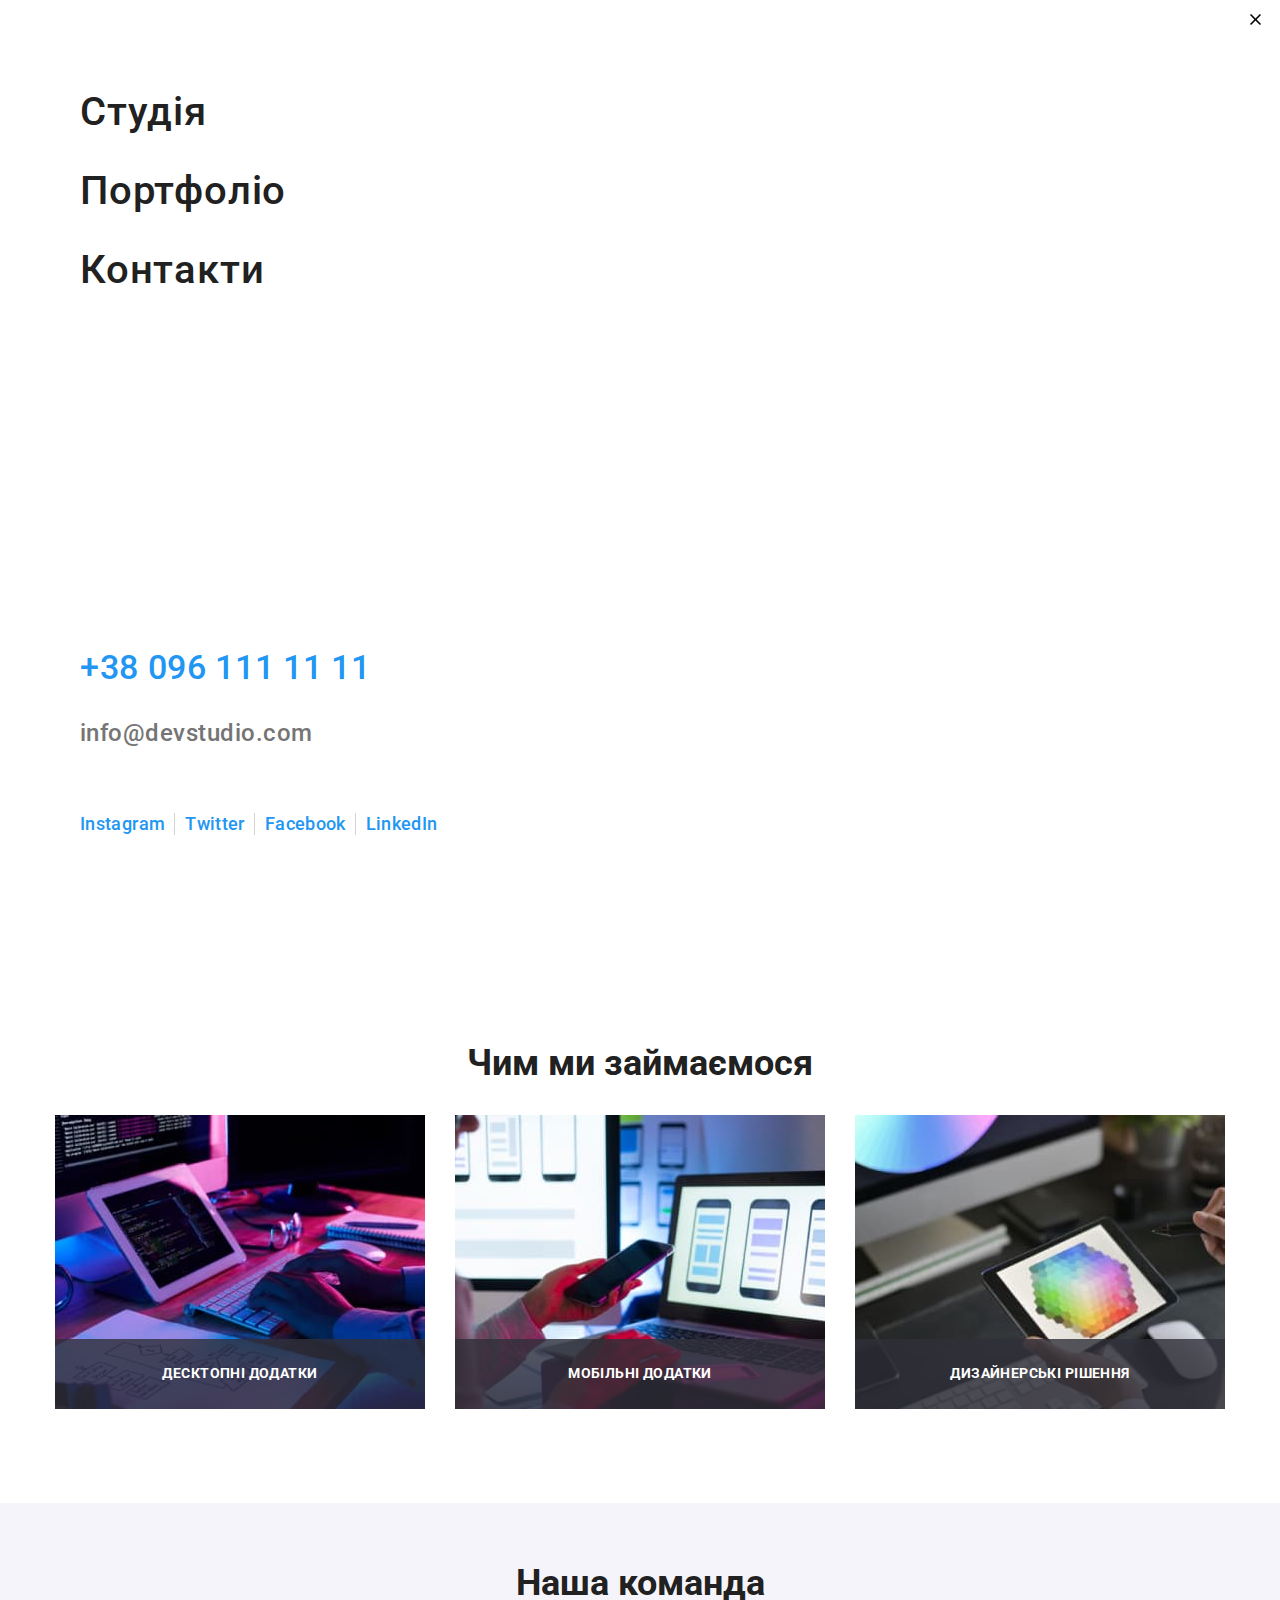
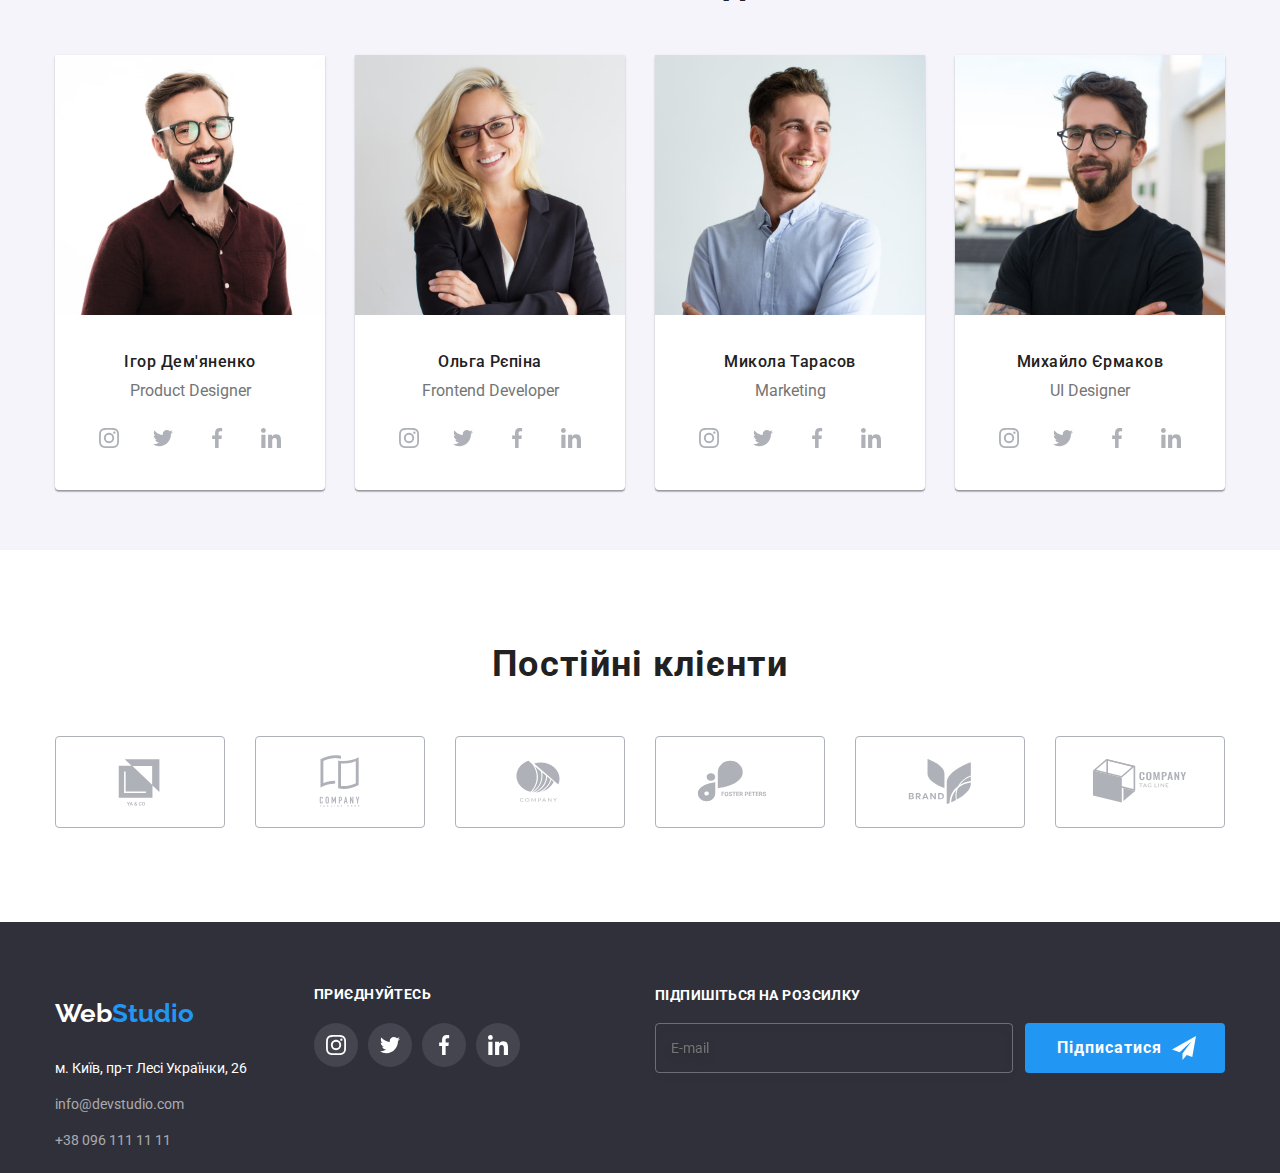
==== commit 0fabcb43: "1.3" ====
--- a/index.html
+++ b/index.html
@@ -19,40 +19,105 @@
     <link rel="stylesheet" href="./css/main.min.css" />
   </head>
   <body class="body">
-
     <!-- Шапка сайта -->
 
     <header class="header">
       <div class="container header__container">
-        <a href="#" lang="en" class="logo link"><span class="logo__second-part-inscription">Web</span>Studio</a>
+        <a href="#" lang="en" class="logo link"
+          ><span class="logo__second-part-inscription">Web</span>Studio</a
+        >
 
         <nav class="navigation">
-          <ul class="navigation__list  list">
-            <li class="navigation__item"><a href="./index.html" class="navigation__link navigation__link--active link">Студія</a></li>
-            <li class="navigation__item"><a href="./portfolio.html" class="navigation__link link">Портфоліо</a></li>
+          <ul class="navigation__list list">
+            <li class="navigation__item">
+              <a href="./index.html" class="navigation__link navigation__link--active link"
+                >Студія</a
+              >
+            </li>
+            <li class="navigation__item">
+              <a href="./portfolio.html" class="navigation__link link">Портфоліо</a>
+            </li>
             <li class="navigation__item"><a href="#" class="navigation__link link">Контакти</a></li>
           </ul>
         </nav>
 
         <ul class="contacts list">
           <li class="contacts__item">
-            <a href="mailto:info@devstudio.com" class="contacts__link  link"
+            <a href="mailto:info@devstudio.com" class="contacts__link link"
               ><svg width="16" height="12" class="contacts__icon">
                 <use href="./images/icons.svg#icon-envelope"></use></svg>info@devstudio.com</a
             >
           </li>
           <li class="contacts__item">
-            <a href="tel:+380961111111" class="contacts__link  link"
+            <a href="tel:+380961111111" class="contacts__link link"
               ><svg width="10" height="16" class="contacts__icon">
                 <use href="./images/icons.svg#icon-smartphone"></use></svg>+38 096 111 11 11</a
             >
           </li>
         </ul>
-        <button class="header__menu-button">
-           <svg width="40" height="40" class="header__menu__svg">
-                <use href="./images/menu-button.svg"></use>
-              </svg>
+        <button type="button" class="header__menu-button menu-open ">
+          <svg width="40" height="40">
+            <use href="./images/icons.svg#menu-button"></use>
+          </svg>
         </button>
+      </div>
+
+      <div class="mobile-menu data-modal">
+        <div class="container">
+          <button type="button" class="mobile-menu__button-close menu-close">
+            <svg width="18" height="18">
+              <use href="./images/icons.svg#icon-close"></use>
+            </svg>
+          </button>
+          <div class="mobile-menu-position">
+            
+              <nav class="mobile-menu__navigation">
+                <ul class="mobile-menu__list list">
+                  <li class="mobile-menu__item">
+                    <a href="./index.html" class="mobile-menu__link mobile-menu__link--active link"
+                      >Студія</a
+                    >
+                  </li>
+                  <li class="mobile-menu__item">
+                    <a href="./portfolio.html" class="mobile-menu__link link">Портфоліо</a>
+                  </li>
+                  <li class="mobile-menu__item">
+                    <a href="#" class="mobile-menu__link link">Контакти</a>
+                  </li>
+                </ul>
+              </nav>
+            
+            <div>
+              <ul class="mobile-menu__contacts list">
+                <li class="mobile-menu__contacts-item">
+                  <a href="mailto:info@devstudio.com" class="mobile-menu__mob-num-link link"
+                    >+38 096 111 11 11</a
+                  >
+                </li>
+                <li class="mobile-menu__contacts-item">
+                  <a href="tel:+380961111111" class="mobile-menu__email-link link"
+                    >info@devstudio.com</a
+                  >
+                </li>
+              </ul>
+
+              <ul class="mobile-menu__soc-list">
+                <li class="mobile-menu__soc-item soc-inst list">
+                  <a href="#" class="mobile-menu__soc-link link">Instagram</a>
+                </li>
+                <li class="mobile-menu__soc-item soc-twit list">
+                  <a href="#" class="mobile-menu__soc-link link">Twitter</a>
+                </li>
+                <li class="mobile-menu__soc-item soc-face list">
+                  <a href="#" class="mobile-menu__soc-link link">Facebook</a>
+                </li>
+                <li class="mobile-menu__soc-item list">
+                  <a href="#" class="mobile-menu__soc-link link">LinkedIn</a>
+                </li>
+              </ul>
+            </div>
+          </div>
+        </div>
       </div>
     </header>
 
@@ -72,19 +137,27 @@
           <ul class="advantages__list list">
             <li class="advantages__item advantages__item--add-img-antenna">
               <h3 class="advantages__title">Увага до деталей</h3>
-              <p class="advantages__description">Ідейні міркування, і навіть початок повсякденної роботи з формування позиції.</p>
+              <p class="advantages__description">
+                Ідейні міркування, і навіть початок повсякденної роботи з формування позиції.
+              </p>
             </li>
             <li class="advantages__item advantages__item--add-img-clock">
               <h3 class="advantages__title">Пунктуальність</h3>
-              <p  class="advantages__description">Завдання організації, особливо рамки і місце навчання кадрів тягне у себе.</p>
+              <p class="advantages__description">
+                Завдання організації, особливо рамки і місце навчання кадрів тягне у себе.
+              </p>
             </li>
             <li class="advantages__item advantages__item--add-img-diagram">
               <h3 class="advantages__title">Планування</h3>
-              <p class="advantages__description">Так само консультація з широким активом значною мірою зумовлює.</p>
+              <p class="advantages__description">
+                Так само консультація з широким активом значною мірою зумовлює.
+              </p>
             </li>
             <li class="advantages__item advantages__item--add-img-astronaut">
               <h3 class="advantages__title">Сучасні технології</h3>
-              <p class="advantages__description">Значимість цих проблем настільки очевидна, що реалізація планових завдань.</p>
+              <p class="advantages__description">
+                Значимість цих проблем настільки очевидна, що реалізація планових завдань.
+              </p>
             </li>
           </ul>
         </div>
@@ -305,12 +378,12 @@
         </div>
       </section>
 
-       <!-- Секция-"Постоянные клиенты"  -->
+      <!-- Секция-"Постоянные клиенты"  -->
 
       <section class="clients">
         <div class="container">
           <h2 class="clients__title">Постійні клієнти</h2>
-          <ul class="client-list list ">
+          <ul class="client-list list">
             <li class="client-card">
               <a href="#" class="client-card__link link">
                 <svg width="106" height="60" class="client-card__svg">
@@ -320,7 +393,7 @@
             </li>
             <li class="client-card">
               <a href="#" class="client-card__link link">
-                <svg width="106" height="60" class="client-card__svg" >
+                <svg width="106" height="60" class="client-card__svg">
                   <use href="./images/icons.svg#icon-client-2"></use>
                 </svg>
               </a>
@@ -364,7 +437,9 @@
         <div class="footer__position">
           <address class="address">
             <div class="adress__container">
-              <a href="#" lang="en" class="logo address__logo link"> Web<span class="logo__second-part-inscription">Studio</span></a>
+              <a href="#" lang="en" class="logo address__logo link">
+                Web<span class="logo__second-part-inscription">Studio</span></a
+              >
 
               <ul class="address-inf list">
                 <li>
@@ -373,9 +448,13 @@
                   </a>
                 </li>
                 <li>
-                  <a href="mailto:info@devstudio.com" class="address-inf__mail link">info@devstudio.com</a>
-                </li>
-                <li><a href="tel:+380961111111" class="address-inf__tel link">+38 096 111 11 11 </a></li>
+                  <a href="mailto:info@devstudio.com" class="address-inf__mail link"
+                    >info@devstudio.com</a
+                  >
+                </li>
+                <li>
+                  <a href="tel:+380961111111" class="address-inf__tel link">+38 096 111 11 11 </a>
+                </li>
               </ul>
             </div>
 
@@ -399,12 +478,14 @@
                 <li class="soc-links-list__item">
                   <a href="#" class="soc-links-list__link link"
                     ><svg width="20" height="20" class="soc-links-list__icon">
-                      <use href="./images/icons.svg#icon-facebook"></use></svg></a>
+                      <use href="./images/icons.svg#icon-facebook"></use></svg
+                  ></a>
                 </li>
                 <li class="soc-links-list__item">
                   <a href="#" class="soc-links-list__link link"
                     ><svg width="20" height="20" class="soc-links-list__icon">
-                      <use href="./images/icons.svg#icon-linkedin"></use></svg></a>
+                      <use href="./images/icons.svg#icon-linkedin"></use></svg
+                  ></a>
                 </li>
               </ul>
             </div>
@@ -431,7 +512,7 @@
       </div>
     </footer>
 
-<!-- Модальное окно  -->
+    <!-- Модальное окно  -->
 
     <div class="backdrop backdrop--is-hidden" data-modal>
       <div class="modal">
@@ -487,7 +568,13 @@
 
           <div class="form__checkbox-field">
             <label for="policy" class="form__checkbox-label">
-              <input type="checkbox" name="policy" id="policy" value="true" class="form__checkbox" />
+              <input
+                type="checkbox"
+                name="policy"
+                id="policy"
+                value="true"
+                class="form__checkbox"
+              />
               <span class="form__checkbox-icon"></span>
               Погоджуюся з розсилкою та приймаю<a href="#" class="form__link">Умови договору</a>
             </label>
@@ -499,5 +586,6 @@
     </div>
 
     <script src="./js/modal.js"></script>
+    <script src="./js/mobile-menu.js"></script>
   </body>
 </html>
--- a/css/main.min.css
+++ b/css/main.min.css
@@ -1 +1 @@
-.body{background-color:#fff;color:#757575;font-family:"Roboto",sans-serif;font-size:14px;font-weight:400;line-height:1.71;letter-spacing:.03}.work-target__title,.team__title{color:#212121;font-size:36px;font-weight:700;line-height:1.16;text-align:center}p{margin:0}.list{padding:0;margin:0;list-style:none}.link{text-decoration:none}.address{font-style:normal}.section{padding-top:94px;padding-bottom:94px}.backdrop--is-hidden{opacity:0;visibility:hidden;pointer-events:none}.container{margin-left:auto;margin-right:auto;width:100%;padding-left:15px;padding-right:15px}@media screen and (min-width: 480px){.container{width:480px}}@media screen and (min-width: 768px){.container{width:768px}}@media screen and (min-width: 1200px){.container{width:1200px}}.logo{display:block;padding-top:24px;padding-bottom:25px;color:#000;font-family:"Raleway";font-size:26px;font-weight:700;line-height:1.19}.footer .logo{color:#fff}.header .logo__second-part-inscription,.footer .logo__second-part-inscription{color:#2196f3}.header{background-color:#fff}.header__container{display:-webkit-box;display:-ms-flexbox;display:flex;-webkit-box-align:center;-ms-flex-align:center;align-items:center}.heder-portfolio{border-bottom:1px solid #ececec}.header__menu-button{background-color:rgba(0,0,0,0)}.navigation__list{display:-webkit-box;display:-ms-flexbox;display:flex;margin-left:93px;color:#212121;font-size:14px;font-weight:500;line-height:1.14;letter-spacing:.02}.navigation__item:not(:last-child){margin-right:50px}.navigation__link{-webkit-transition:color 250ms cubic-bezier(0.4, 0, 0.2, 1);transition:color 250ms cubic-bezier(0.4, 0, 0.2, 1);display:block;padding-top:32px;padding-bottom:32px;color:inherit}.navigation__link:hover,.navigation__link:focus{color:#2196f3}.navigation__link--active{position:relative;color:#2196f3}.navigation__link--active::after{content:"";position:absolute;left:0;bottom:0;display:block;width:100%;height:5px;border-radius:2px;background-color:#2196f3}.contacts{display:-webkit-box;display:-ms-flexbox;display:flex;margin-left:auto}.contacts__item+.contacts__item{margin-left:50px}.contacts__link{-webkit-transition:color 250ms cubic-bezier(0.4, 0, 0.2, 1);transition:color 250ms cubic-bezier(0.4, 0, 0.2, 1);width:100%;height:100%;display:-webkit-inline-box;display:-ms-inline-flexbox;display:inline-flex;-webkit-box-pack:center;-ms-flex-pack:center;justify-content:center;-webkit-box-align:center;-ms-flex-align:center;align-items:center;padding-top:32px;padding-bottom:32px;color:inherit;font-size:14px;font-weight:500;line-height:1.14;letter-spacing:.02}.contacts__link:hover,.contacts__link:focus{color:#2196f3}.contacts__icon{margin-right:10px;fill:currentColor}.contacts__icon:hover,.contacts__icon:focus{color:#2196f3}.hero{text-align:center;padding-top:118px;padding-bottom:118px;background-color:#c4c4c4;background-image:-webkit-gradient(linear, left top, left bottom, from(rgba(47, 48, 58, 0.4)), to(rgba(47, 48, 58, 0.4))),url(../../../images/header-mob.jpg);background-image:linear-gradient(rgba(47, 48, 58, 0.4), rgba(47, 48, 58, 0.4)),url(../../../images/header-mob.jpg);background-repeat:no-repeat;background-size:cover;background-position:center;max-width:1600px;margin:auto}@media(min-device-pixel-ratio: 2),(-webkit-min-device-pixel-ratio: 2),(min-resolution: 192dpi),(min-resolution: 2dppx){.hero{background-image:-webkit-gradient(linear, left top, left bottom, from(rgba(47, 48, 58, 0.4)), to(rgba(47, 48, 58, 0.4))),url(../../../images/header-mob-2x.jpg);background-image:linear-gradient(rgba(47, 48, 58, 0.4), rgba(47, 48, 58, 0.4)),url(../../../images/header-mob-2x.jpg)}}@media screen and (min-width: 768px){.hero{background-image:-webkit-gradient(linear, left top, left bottom, from(rgba(47, 48, 58, 0.4)), to(rgba(47, 48, 58, 0.4))),url(../../../images/header-tab.jpg);background-image:linear-gradient(rgba(47, 48, 58, 0.4), rgba(47, 48, 58, 0.4)),url(../../../images/header-tab.jpg)}}@media screen and (min-width: 768px)and (min-device-pixel-ratio: 2),screen and (min-width: 768px)and (-webkit-min-device-pixel-ratio: 2),screen and (min-width: 768px)and (min-resolution: 192dpi),screen and (min-width: 768px)and (min-resolution: 2dppx){.hero{background-image:-webkit-gradient(linear, left top, left bottom, from(rgba(47, 48, 58, 0.4)), to(rgba(47, 48, 58, 0.4))),url(../../../images/header-tab-2x.jpg);background-image:linear-gradient(rgba(47, 48, 58, 0.4), rgba(47, 48, 58, 0.4)),url(../../../images/header-tab-2x.jpg)}}@media screen and (min-width: 1200px){.hero{background-image:-webkit-gradient(linear, left top, left bottom, from(rgba(47, 48, 58, 0.4)), to(rgba(47, 48, 58, 0.4))),url(../images/hero.jpg);background-image:linear-gradient(rgba(47, 48, 58, 0.4), rgba(47, 48, 58, 0.4)),url(../images/hero.jpg)}}@media screen and (min-width: 1200px)and (min-device-pixel-ratio: 2),screen and (min-width: 1200px)and (-webkit-min-device-pixel-ratio: 2),screen and (min-width: 1200px)and (min-resolution: 192dpi),screen and (min-width: 1200px)and (min-resolution: 2dppx){.hero{background-image:-webkit-gradient(linear, left top, left bottom, from(rgba(47, 48, 58, 0.4)), to(rgba(47, 48, 58, 0.4))),url(../../../images/header-desk-2x.jpg);background-image:linear-gradient(rgba(47, 48, 58, 0.4), rgba(47, 48, 58, 0.4)),url(../../../images/header-desk-2x.jpg)}}.hero__title{max-width:360px;margin-left:auto;margin-right:auto;margin-top:0;margin-bottom:30px;color:#fff;font-size:26px;font-weight:900;line-height:1.62;letter-spacing:.06em;text-transform:uppercase;text-align:center}@media screen and (min-width: 1200px){.hero__title{font-size:44px;font-weight:900;line-height:1.36;letter-spacing:.06em;max-width:696px}}.hero__button{border-radius:4px;padding:10px 32px;min-width:200px;min-height:50px;border:1px solid rgba(0,0,0,0);color:#fff;background-color:#2196f3;font-family:inherit;font-size:16px;font-weight:700;line-height:1.88;letter-spacing:.06em;text-align:center;cursor:pointer}.advantages{padding-top:60px;padding-bottom:60px}@media screen and (min-width: 1200px){.advantages{padding-top:94px}}@media screen and (min-width: 768px){.advantages__list{display:-webkit-box;display:-ms-flexbox;display:flex;-ms-flex-wrap:wrap;flex-wrap:wrap;-webkit-box-pack:center;-ms-flex-pack:center;justify-content:center}}.advantages__item{margin-bottom:30px}@media screen and (min-width: 768px){.advantages__item{width:calc((100% - 30px)/2)}.advantages__item:nth-child(2n+1){margin-right:30px}.advantages__item:nth-last-child(-n+2){margin-bottom:0px}}@media screen and (min-width: 1200px){.advantages__item{width:calc((100% - 90px)/4);margin-bottom:0px}.advantages__item:not(:last-child){margin-right:30px}}.advantages__item::before{display:block;width:100%;content:"";height:120px;margin-bottom:30px;background-color:#f5f4fa;background-repeat:no-repeat;background-position:center}.advantages__item--add-img-antenna::before{background-image:url(../images/antenna.svg)}.advantages__item--add-img-clock::before{background-image:url(../images/clock.svg)}.advantages__item--add-img-diagram::before{background-image:url(../images/diagram.svg)}.advantages__item--add-img-astronaut::before{background-image:url(../images/astronaut.svg)}.advantages__title{margin-top:0;margin-bottom:10px;text-align:center;color:#212121;font-size:14px;font-weight:700;line-height:1.14;letter-spacing:.02;text-transform:uppercase}.advantages__description{font-size:14px;font-weight:400;line-height:1.71;letter-spacing:.02;color:#757575}@media screen and (max-width: 1199px){.work-directions{display:none}}.work-directions__title{font-size:36px;font-weight:700;line-height:1.16;letter-spacing:.03;text-align:center;color:#212121}.work-directions__list{display:-webkit-box;display:-ms-flexbox;display:flex}.work-directions__item{position:relative;margin-top:0;margin-bottom:0;height:294px}.work-directions__item:not(:last-child){margin-right:30px}.work-directions__description-container{position:absolute;right:0;bottom:0;width:100%;min-height:70px;background-color:rgba(47,48,58,.8)}.work-directions__description{text-align:center;margin-top:27px;margin-bottom:27px;font-size:14px;font-weight:700;line-height:1.14;letter-spacing:.03em;text-transform:uppercase;color:#fff}.team{background-color:#f5f4fa;padding-top:60px;padding-bottom:60px}@media screen and (min-width: 768px){.team-list{display:-webkit-box;display:-ms-flexbox;display:flex;-ms-flex-wrap:wrap;flex-wrap:wrap}}.covorker-card{margin-bottom:30px;background:#fff;-webkit-box-shadow:0px 1px 3px rgba(0,0,0,.12),0px 1px 1px rgba(0,0,0,.14),0px 2px 1px rgba(0,0,0,.2);box-shadow:0px 1px 3px rgba(0,0,0,.12),0px 1px 1px rgba(0,0,0,.14),0px 2px 1px rgba(0,0,0,.2);border-radius:0px 0px 4px 4px}@media screen and (min-width: 768px){.covorker-card{max-width:calc((100% - 30px)/2)}.covorker-card:nth-child(2n+1){margin-right:30px}.covorker-card:nth-last-child(-n+2){margin-bottom:0px}}@media screen and (min-width: 1200px){.covorker-card{max-width:calc((100% - 90px)/4);margin-bottom:0px}.covorker-card:not(:last-child){margin-right:30px}}.team__title{margin-top:0;margin-bottom:50px}.covorker-card__img{width:100%;height:auto;margin-bottom:30px}.covorker-card__name{margin-top:0;margin-bottom:10px;color:#212121;text-align:center;font-size:16px;font-weight:500;line-height:1.18;letter-spacing:.03em}.covorker-card__profession{margin-top:0;margin-bottom:16px;font-size:16px;line-height:1.18;text-align:center}.soc-list{display:-webkit-box;display:-ms-flexbox;display:flex;-webkit-box-pack:center;-ms-flex-pack:center;justify-content:center;-webkit-box-align:center;-ms-flex-align:center;align-items:center;margin-bottom:30px}.soc-list__item{width:44px;height:44px}.soc-list__item:not(:last-child){margin-right:10px}.soc-list__link{-webkit-transition:color 250ms cubic-bezier(0.4, 0, 0.2, 1),background-color 250ms cubic-bezier(0.4, 0, 0.2, 1);transition:color 250ms cubic-bezier(0.4, 0, 0.2, 1),background-color 250ms cubic-bezier(0.4, 0, 0.2, 1);display:-webkit-box;display:-ms-flexbox;display:flex;width:100%;height:100%;border-radius:50%;-webkit-box-pack:center;-ms-flex-pack:center;justify-content:center;-webkit-box-align:center;-ms-flex-align:center;align-items:center;color:#afb1b8}.soc-list__link:hover{background-color:#2196f3;color:#fff}.soc-list__icon{fill:currentColor}.clients{padding-top:94px;padding-bottom:94px}.client-list{display:-webkit-box;display:-ms-flexbox;display:flex;-ms-flex-wrap:wrap;flex-wrap:wrap;-webkit-box-pack:center;-ms-flex-pack:center;justify-content:center;-webkit-box-align:center;-ms-flex-align:center;align-items:center}.clients__title{margin-top:0;margin-bottom:50px;font-size:36px;font-weight:700;line-height:1.16;letter-spacing:.03em;text-align:center;color:#212121}.client-card{margin-bottom:30px;margin-right:30px;width:calc((100% - 30px)/2);height:92px}.client-card:nth-last-child(-n+2){margin-bottom:0px}@media screen and (max-width: 767px){.client-card:nth-child(2n){margin-right:0px}}@media screen and (min-width: 768px){.client-card{width:calc((100% - 60px)/3)}.client-card:nth-child(3n+3){margin-right:0px}.client-card:nth-last-child(-n+3){margin-bottom:0px}}@media screen and (min-width: 1200px){.client-card{width:calc((100% - 150px)/6)}.client-card:not(:last-child){margin-right:30px;margin-bottom:0px}}.client-card__link{-webkit-transition:color 250ms cubic-bezier(0.4, 0, 0.2, 1),border-color 250ms cubic-bezier(0.4, 0, 0.2, 1);transition:color 250ms cubic-bezier(0.4, 0, 0.2, 1),border-color 250ms cubic-bezier(0.4, 0, 0.2, 1);display:-webkit-box;display:-ms-flexbox;display:flex;border:1px solid #afb1b8;border-radius:4px;width:100%;height:100%;-webkit-box-pack:center;-ms-flex-pack:center;justify-content:center;-webkit-box-align:center;-ms-flex-align:center;align-items:center;color:#afb1b8}.client-card__link:hover,.client-card__link:focus{color:#2196f3;border-color:#2196f3}.client-card__svg{fill:currentColor}.footer{padding-top:60px;padding-bottom:60px;background-color:#2f303a}@media screen and (min-width: 1200px){.footer{height:251px}}@media screen and (min-width: 1200px){.footer__position{display:-webkit-box;display:-ms-flexbox;display:flex}}.address{text-align:center}@media screen and (min-width: 768px){.address{display:-webkit-box;display:-ms-flexbox;display:flex}}@media screen and (min-width: 768px)and (max-width: 1199px){.address{padding-left:60px;padding-right:74px}}@media screen and (min-width: 1200px){.address{text-align:start;margin-right:auto}}@media screen and (min-width: 768px){.adress__container{margin-right:auto}}@media screen and (min-width: 1200px){.adress__container{margin-right:67px}}.address__logo{display:inline-block;padding-top:0;padding-bottom:0;margin-bottom:28px}.address-inf__phisical{display:inline-block;margin-bottom:12px;color:#fff}.address-inf__mail{display:inline-block;margin-bottom:12px}.address-inf__phisical,.address-inf__mail,.address-inf__tel{-webkit-transition:color 250ms cubic-bezier(0.4, 0, 0.2, 1);transition:color 250ms cubic-bezier(0.4, 0, 0.2, 1)}.address-inf__phisical:hover,.address-inf__phisical:focus,.address-inf__mail:hover,.address-inf__mail:focus,.address-inf__tel:hover,.address-inf__tel:focus{color:#2196f3}.address-inf__mail,.address-inf__tel{color:rgba(255,255,255,.6)}.address-inf__phisical-mail-tel{-webkit-transition:color 250ms cubic-bezier(0.4, 0, 0.2, 1);transition:color 250ms cubic-bezier(0.4, 0, 0.2, 1)}.soc-links-list{display:-webkit-box;display:-ms-flexbox;display:flex;-webkit-box-pack:center;-ms-flex-pack:center;justify-content:center;-webkit-box-align:center;-ms-flex-align:center;align-items:center}.soc-links-container__title{padding-top:5px;margin-top:60px;margin-bottom:20px;font-size:14px;font-weight:700;line-height:1.14;letter-spacing:.03em;text-transform:uppercase;color:#fff}@media screen and (min-width: 768px){.soc-links-container__title{margin-top:0px}}.soc-links-list__item{width:44px;height:44px}.soc-links-list__item:not(:last-child){margin-right:10px}.soc-links-list__link{display:-webkit-box;display:-ms-flexbox;display:flex;-webkit-box-pack:center;-ms-flex-pack:center;justify-content:center;-webkit-box-align:center;-ms-flex-align:center;align-items:center;width:100%;height:100%;border-radius:50%;color:#fff;background-color:rgba(255,255,255,.1);-webkit-transition:background-color 250ms cubic-bezier(0.4, 0, 0.2, 1);transition:background-color 250ms cubic-bezier(0.4, 0, 0.2, 1)}.soc-links-list__link:hover{background-color:#2196f3}.soc-links-list__icon{fill:currentColor}.sign{text-align:center}.sign__title{margin-top:60px;margin-bottom:20px;font-size:14px;font-weight:700;line-height:1.16;letter-spacing:.03em;text-transform:uppercase;color:#fff}@media screen and (min-width: 1200px){.sign__title{margin-top:5px;text-align:start}}@media screen and (min-width: 1200px){.sign__form{position:relative;display:-webkit-box;display:-ms-flexbox;display:flex}}.sign__input{border:1px solid rgba(255,255,255,.3);border-radius:4px;-webkit-filter:drop-shadow(0px 4px 4px rgba(0, 0, 0, 0.15));filter:drop-shadow(0px 4px 4px rgba(0, 0, 0, 0.15));background-color:rgba(0,0,0,0);-webkit-box-sizing:inherit;box-sizing:inherit;min-height:48px;padding:16px 15px;width:100%;margin-bottom:20px}@media screen and (min-width: 480px){.sign__input{width:450px}}@media screen and (min-width: 1200px){.sign__input{width:358px;margin-bottom:0px}}.sign__button{margin-left:auto;margin-right:auto;padding-left:28px;min-width:200px;min-height:50px;background-color:#2196f3;border:4px solid rgba(0,0,0,0);border-radius:4px;font-size:16px;font-weight:700;line-height:1.88;letter-spacing:.06em;color:#fff;display:-webkit-box;display:-ms-flexbox;display:flex;-webkit-box-align:center;-ms-flex-align:center;align-items:center}@media screen and (min-width: 1200px){.sign__button{margin-left:12px}}.sign__icon{margin-left:10px}.backdrop{position:fixed;top:0;left:0;width:100%;height:100%;opacity:1;-webkit-transition:opacity 250ms cubic-bezier(0.4, 0, 0.2, 1),visibility 250ms cubic-bezier(0.4, 0, 0.2, 1);transition:opacity 250ms cubic-bezier(0.4, 0, 0.2, 1),visibility 250ms cubic-bezier(0.4, 0, 0.2, 1);background-color:rgba(0,0,0,.2)}.backdrop.backdrop--is-hidden .modal{-webkit-transform:translate(-50%, -50%) scale(0.9);transform:translate(-50%, -50%) scale(0.9)}.modal{position:absolute;top:50%;left:50%;width:528px;height:581px;padding:40px 40px;border-radius:4px;background-color:#fff;-webkit-box-shadow:0px 1px 3px rgba(0,0,0,.12),0px 1px 1px rgba(0,0,0,.14),0px 2px 1px rgba(0,0,0,.2);box-shadow:0px 1px 3px rgba(0,0,0,.12),0px 1px 1px rgba(0,0,0,.14),0px 2px 1px rgba(0,0,0,.2);-webkit-transform:scale(1) translate(-50%, -50%);transform:scale(1) translate(-50%, -50%);-webkit-transition:-webkit-transform 250ms cubic-bezier(0.4, 0, 0.2, 1),-webkit-box-shadow 250ms cubic-bezier(0.4, 0, 0.2, 1);transition:-webkit-transform 250ms cubic-bezier(0.4, 0, 0.2, 1),-webkit-box-shadow 250ms cubic-bezier(0.4, 0, 0.2, 1);transition:transform 250ms cubic-bezier(0.4, 0, 0.2, 1),box-shadow 250ms cubic-bezier(0.4, 0, 0.2, 1);transition:transform 250ms cubic-bezier(0.4, 0, 0.2, 1),box-shadow 250ms cubic-bezier(0.4, 0, 0.2, 1),-webkit-transform 250ms cubic-bezier(0.4, 0, 0.2, 1),-webkit-box-shadow 250ms cubic-bezier(0.4, 0, 0.2, 1)}.modal__button-close{display:-webkit-box;display:-ms-flexbox;display:flex;position:absolute;top:8px;right:8px;-webkit-box-pack:center;-ms-flex-pack:center;justify-content:center;-webkit-box-align:center;-ms-flex-align:center;align-items:center;width:30px;height:30px;padding:0;border:1px solid rgba(0,0,0,.1);border-radius:50%;background-color:#fff;fill:#000;-webkit-transition:fill 250ms cubic-bezier(0.4, 0, 0.2, 1);transition:fill 250ms cubic-bezier(0.4, 0, 0.2, 1)}.modal__button-close:hover{fill:#2196f3}.modal__title{font-size:20px;font-weight:700;line-height:1.15;letter-spacing:.03em;text-align:center;margin-top:0;margin-bottom:12px;color:#212121}.form__field{position:relative;display:-webkit-box;display:-ms-flexbox;display:flex;-webkit-box-orient:vertical;-webkit-box-direction:normal;-ms-flex-direction:column;flex-direction:column;margin-bottom:10px}.form__input{padding:15px 42px;border:1px solid rgba(33,33,33,.2);border-radius:4px;height:40px;-webkit-transition:border-color 250ms cubic-bezier(0.4, 0, 0.2, 1);transition:border-color 250ms cubic-bezier(0.4, 0, 0.2, 1)}.form__label{margin-bottom:4px;font-size:12px;font-weight:400;line-height:1.16;letter-spacing:.01em;color:#757575}.form__icon{position:absolute;top:50%;left:12px;-webkit-transform:translateY(0, -50%);transform:translateY(0, -50%);-webkit-transition:color 250ms cubic-bezier(0.4, 0, 0.2, 1);transition:color 250ms cubic-bezier(0.4, 0, 0.2, 1)}.form__input:focus+.form__icon,.form__input:hover+.form__icon{color:#2196f3}.form__textarea{outline:none;padding:12px 16px;margin-bottom:10px;border:1px solid rgba(33,33,33,.2);min-width:448px;min-height:120px;-webkit-transition:border-color 250ms cubic-bezier(0.4, 0, 0.2, 1);transition:border-color 250ms cubic-bezier(0.4, 0, 0.2, 1);resize:none}.form__textarea::-webkit-input-placeholder{font-size:12px;font-weight:400;line-height:1.16;letter-spacing:.01em;color:rgba(117,117,117,.5)}.form__textarea::-moz-placeholder{font-size:12px;font-weight:400;line-height:1.16;letter-spacing:.01em;color:rgba(117,117,117,.5)}.form__textarea:-ms-input-placeholder{font-size:12px;font-weight:400;line-height:1.16;letter-spacing:.01em;color:rgba(117,117,117,.5)}.form__textarea::-ms-input-placeholder{font-size:12px;font-weight:400;line-height:1.16;letter-spacing:.01em;color:rgba(117,117,117,.5)}.form__textarea::placeholder{font-size:12px;font-weight:400;line-height:1.16;letter-spacing:.01em;color:rgba(117,117,117,.5)}.form__textarea:focus{outline:none;border:1px solid #2196f3;border-radius:4px}.form__checkbox-field{display:-webkit-box;display:-ms-flexbox;display:flex;-webkit-box-align:center;-ms-flex-align:center;align-items:center;margin-bottom:30px}.form__checkbox{margin-right:8px}.form__button{display:block;padding:10px 52px;margin-left:auto;margin-right:auto;min-width:200px;background:#2196f3;border-radius:4px;border:none;-webkit-box-shadow:0px 4px 4px rgba(0,0,0,.15);box-shadow:0px 4px 4px rgba(0,0,0,.15);cursor:pointer;font-size:16px;font-weight:700;line-height:1.88;letter-spacing:.06em;color:#fff}.form__checkbox-label{display:-webkit-inline-box;display:-ms-inline-flexbox;display:inline-flex;-webkit-box-align:center;-ms-flex-align:center;align-items:center}.form__checkbox{position:absolute;width:1px;height:1px;margin:-1px;border:0;padding:0;clip:rect(0 0 0 0);overflow:hidden}.form__checkbox-icon{display:inline-block;width:16px;height:16px;margin-right:8px;border:2px solid #212121;border-radius:2px;-webkit-transition:border 2000ms linear;transition:border 2000ms linear}.form__checkbox:checked+.form__checkbox-icon{border:#2196f3;background-image:url("../images/icon-check.svg");background-size:contain;background-origin:border-box}.form__link{margin-left:5px;color:#2196f3}.form__input:focus{outline:none;border:1px solid #2196f3;border-radius:4px}.form__svg{fill:currentColor}.navigation__list{display:-webkit-box;display:-ms-flexbox;display:flex;margin-left:93px;color:#212121;font-size:14px;font-weight:500;line-height:1.14;letter-spacing:.02}.navigation__item:not(:last-child){margin-right:50px}.navigation__link{-webkit-transition:color 250ms cubic-bezier(0.4, 0, 0.2, 1);transition:color 250ms cubic-bezier(0.4, 0, 0.2, 1);display:block;padding-top:32px;padding-bottom:32px;color:inherit}.navigation__link:hover,.navigation__link:focus{color:#2196f3}.navigation__link--active{position:relative;color:#2196f3}.navigation__link--active::after{content:"";position:absolute;left:0;bottom:0;display:block;width:100%;height:5px;border-radius:2px;background-color:#2196f3}.contacts{display:-webkit-box;display:-ms-flexbox;display:flex;margin-left:auto}.contacts__item+.contacts__item{margin-left:50px}.contacts__link{-webkit-transition:color 250ms cubic-bezier(0.4, 0, 0.2, 1);transition:color 250ms cubic-bezier(0.4, 0, 0.2, 1);width:100%;height:100%;display:-webkit-inline-box;display:-ms-inline-flexbox;display:inline-flex;-webkit-box-pack:center;-ms-flex-pack:center;justify-content:center;-webkit-box-align:center;-ms-flex-align:center;align-items:center;padding-top:32px;padding-bottom:32px;color:inherit;font-size:14px;font-weight:500;line-height:1.14;letter-spacing:.02}.contacts__link:hover,.contacts__link:focus{color:#2196f3}.contacts__icon{margin-right:10px;fill:currentColor}.contacts__icon:hover,.contacts__icon:focus{color:#2196f3}.filter-nav{display:-webkit-box;display:-ms-flexbox;display:flex;-webkit-box-pack:center;-ms-flex-pack:center;justify-content:center;margin-bottom:34px}.filter-nav__item:not(:last-child){margin-right:8px}.filter-nav__button{-webkit-transition:color 250ms cubic-bezier(0.4, 0, 0.2, 1),background-color 250ms cubic-bezier(0.4, 0, 0.2, 1);transition:color 250ms cubic-bezier(0.4, 0, 0.2, 1),background-color 250ms cubic-bezier(0.4, 0, 0.2, 1);display:inline-block;padding:6px 22px;border-radius:4px;border:1px solid rgba(0,0,0,0);min-width:73px;color:#212121;font-family:inherit;font-size:16px;font-weight:500;line-height:1.62;text-align:center;cursor:pointer}.filter-nav__button:hover,.filter-nav__button:focus{color:#fff;background-color:#2196f3}.portfolio-list{display:-webkit-box;display:-ms-flexbox;display:flex;-ms-flex-wrap:wrap;flex-wrap:wrap}.portfolio-card{-webkit-transition:-webkit-box-shadow 250ms cubic-bezier(0.4, 0, 0.2, 1);transition:-webkit-box-shadow 250ms cubic-bezier(0.4, 0, 0.2, 1);transition:box-shadow 250ms cubic-bezier(0.4, 0, 0.2, 1);transition:box-shadow 250ms cubic-bezier(0.4, 0, 0.2, 1), -webkit-box-shadow 250ms cubic-bezier(0.4, 0, 0.2, 1);width:calc((100% - 60px)/3);background:#fff}.portfolio-card:not(:nth-child(3n)){margin-right:30px}.portfolio-card:not(:nth-last-child(-n+3)){margin-bottom:30px}.portfolio-card:hover,.portfolio-card:focus{-webkit-box-shadow:0px 1px 1px rgba(0,0,0,.12),0px 4px 4px rgba(0,0,0,.06),1px 4px 6px rgba(0,0,0,.16);box-shadow:0px 1px 1px rgba(0,0,0,.12),0px 4px 4px rgba(0,0,0,.06),1px 4px 6px rgba(0,0,0,.16)}.portfolio-card__inf-container{border-left:1px solid #eee;border-right:1px solid #eee;border-bottom:1px solid #eee}.portfolio-card__img{display:block}.portfolio-card__title{padding-top:20px;margin-top:0;margin-bottom:4px;margin-left:24px;color:#212121;font-size:18px;font-weight:700;line-height:2;letter-spacing:.06em}.portfolio-card__project-description{font-size:16px;font-weight:400;line-height:1.87;letter-spacing:.02;margin-top:0;margin-bottom:20px;margin-left:24px}.portfolio-card__img-container{position:relative;overflow:hidden}.portfolio-card__description-box{position:absolute;-webkit-transition:-webkit-transform 250ms cubic-bezier(0.4, 0, 0.2, 1);transition:-webkit-transform 250ms cubic-bezier(0.4, 0, 0.2, 1);transition:transform 250ms cubic-bezier(0.4, 0, 0.2, 1);transition:transform 250ms cubic-bezier(0.4, 0, 0.2, 1), -webkit-transform 250ms cubic-bezier(0.4, 0, 0.2, 1);padding:63px 24px;width:100%;height:100%;background-color:rgba(33,150,243,.9)}.portfolio-card:hover .portfolio-card__description-box,.portfolio-card:focus .portfolio-card__description-box{-webkit-transform:translateY(-100%);transform:translateY(-100%)}.portfolio-card__description{margin-top:0;margin-bottom:0;font-size:18px;font-weight:400;line-height:1.56;letter-spacing:.02;color:#fff}/*# sourceMappingURL=main.min.css.map */+.body{background-color:#fff;color:#757575;font-family:"Roboto",sans-serif;font-size:14px;font-weight:400;line-height:1.71;letter-spacing:.03}.work-target__title,.team__title{color:#212121;font-size:36px;font-weight:700;line-height:1.16;text-align:center}p{margin:0}.list{padding:0;margin:0;list-style:none}.link{text-decoration:none}.address{font-style:normal}.section{padding-top:94px;padding-bottom:94px}.backdrop--is-hidden{opacity:0;visibility:hidden;pointer-events:none}.container{margin-left:auto;margin-right:auto;width:100%;height:100%;padding-left:15px;padding-right:15px}@media screen and (min-width: 480px){.container{width:480px}}@media screen and (min-width: 768px){.container{width:768px}}@media screen and (min-width: 1200px){.container{width:1200px}}.logo{display:block;margin-top:16px;margin-bottom:16px;color:#000;font-family:"Raleway";font-size:26px;font-weight:700;line-height:1.19}.footer .logo{color:#fff}.header .logo__second-part-inscription,.footer .logo__second-part-inscription{color:#2196f3}.header{background-color:#fff}.header__container{display:-webkit-box;display:-ms-flexbox;display:flex;-webkit-box-align:center;-ms-flex-align:center;align-items:center}.heder-portfolio{border-bottom:1px solid #ececec}.mobile-menu{position:fixed;width:100vw;height:100vh;background-color:#fff;top:0px;left:0px;right:0px;z-index:9999}.header__menu-button{border:1px solid rgba(0,0,0,0);background-color:rgba(0,0,0,0);margin-left:auto;margin-top:10px;margin-bottom:10px;padding:0px;color:#2196f3}.header__menu-button:hover,.header__menu-button:focus{fill:currentColor}.mobile-menu__button-close{position:absolute;top:10px;right:15px;border:1px solid rgba(0,0,0,0);background-color:rgba(0,0,0,0);padding:0px;color:#2196f3}.mobile-menu__button-close:hover,.mobile-menu__button-close:focus{fill:currentColor}.mobile-menu-position{display:-webkit-box;display:-ms-flexbox;display:flex;-webkit-box-orient:vertical;-webkit-box-direction:normal;-ms-flex-direction:column;flex-direction:column;height:100%;-webkit-box-pack:justify;-ms-flex-pack:justify;justify-content:space-between;padding-top:48px;padding-bottom:48px}.mobile-menu__list{margin-left:25px;margin-top:40px}.mobile-menu__link:hover,.mobile-menu__link:focus{color:#2196f3}.mobile-menu__link{font-family:"Roboto";font-style:normal;font-weight:500;font-size:40px;line-height:1.18;letter-spacing:.02em;color:#212121;display:inline-block;margin-bottom:32px}.mobile-menu__link:not(:last-child){margin-bottom:32px}.mobile-menu__contacts{margin-left:25px;margin-bottom:60px}.mobile-menu__mob-num-link{font-family:"Roboto";font-style:normal;font-weight:500;font-size:34px;line-height:1.18;letter-spacing:.02em;display:inline-block;color:#2196f3;margin-bottom:32px}.mobile-menu__email-link{font-family:"Roboto";font-style:normal;font-weight:500;font-size:24px;line-height:28px;letter-spacing:.02em;color:#757575}.mobile-menu__soc-list{display:-webkit-box;display:-ms-flexbox;display:flex;direction:row;margin-left:25px;padding-left:0px;margin-top:64px}.mobile-menu__soc-item{position:relative}.mobile-menu__soc-item:not(:last-child){margin-right:20px}.mobile-menu__soc-link{font-family:"Roboto";font-style:normal;font-weight:500;font-size:18px;line-height:1.22;letter-spacing:.02em;color:#2196f3}.soc-inst::after,.soc-twit::after,.soc-face::after{content:"";width:1px;height:22px;display:block;position:absolute;right:-10px;top:0px;background-color:rgba(33,33,33,.2)}.navigation{display:none}@media screen and (min-width: 768px){.navigation{display:contents}}.navigation__list{display:-webkit-box;display:-ms-flexbox;display:flex;margin-left:93px;color:#212121;font-size:14px;font-weight:500;line-height:1.14;letter-spacing:.02}.navigation__item:not(:last-child){margin-right:50px}.navigation__link{-webkit-transition:color 250ms cubic-bezier(0.4, 0, 0.2, 1);transition:color 250ms cubic-bezier(0.4, 0, 0.2, 1);display:block;padding-top:32px;padding-bottom:32px;color:inherit}.navigation__link:hover,.navigation__link:focus{color:#2196f3}.navigation__link--active{position:relative;color:#2196f3}.navigation__link--active::after{content:"";position:absolute;left:0;bottom:0;display:block;width:100%;height:5px;border-radius:2px;background-color:#2196f3}.contacts{display:-webkit-box;display:-ms-flexbox;display:flex;margin-left:auto;display:none}.contacts__item+.contacts__item{margin-left:50px}.contacts__link{-webkit-transition:color 250ms cubic-bezier(0.4, 0, 0.2, 1);transition:color 250ms cubic-bezier(0.4, 0, 0.2, 1);width:100%;height:100%;display:-webkit-inline-box;display:-ms-inline-flexbox;display:inline-flex;-webkit-box-pack:center;-ms-flex-pack:center;justify-content:center;-webkit-box-align:center;-ms-flex-align:center;align-items:center;padding-top:32px;padding-bottom:32px;color:inherit;font-size:14px;font-weight:500;line-height:1.14;letter-spacing:.02}.contacts__link:hover,.contacts__link:focus{color:#2196f3}.contacts__icon{margin-right:10px;fill:currentColor}.contacts__icon:hover,.contacts__icon:focus{color:#2196f3}.hero{text-align:center;padding-top:118px;padding-bottom:118px;background-color:#c4c4c4;background-image:-webkit-gradient(linear, left top, left bottom, from(rgba(47, 48, 58, 0.4)), to(rgba(47, 48, 58, 0.4))),url(../../../images/header-mob.jpg);background-image:linear-gradient(rgba(47, 48, 58, 0.4), rgba(47, 48, 58, 0.4)),url(../../../images/header-mob.jpg);background-repeat:no-repeat;background-size:cover;background-position:center;max-width:1600px;margin:auto}@media(min-device-pixel-ratio: 2),(-webkit-min-device-pixel-ratio: 2),(min-resolution: 192dpi),(min-resolution: 2dppx){.hero{background-image:-webkit-gradient(linear, left top, left bottom, from(rgba(47, 48, 58, 0.4)), to(rgba(47, 48, 58, 0.4))),url(../../../images/header-mob-2x.jpg);background-image:linear-gradient(rgba(47, 48, 58, 0.4), rgba(47, 48, 58, 0.4)),url(../../../images/header-mob-2x.jpg)}}@media screen and (min-width: 768px){.hero{background-image:-webkit-gradient(linear, left top, left bottom, from(rgba(47, 48, 58, 0.4)), to(rgba(47, 48, 58, 0.4))),url(../../../images/header-tab.jpg);background-image:linear-gradient(rgba(47, 48, 58, 0.4), rgba(47, 48, 58, 0.4)),url(../../../images/header-tab.jpg)}}@media screen and (min-width: 768px)and (min-device-pixel-ratio: 2),screen and (min-width: 768px)and (-webkit-min-device-pixel-ratio: 2),screen and (min-width: 768px)and (min-resolution: 192dpi),screen and (min-width: 768px)and (min-resolution: 2dppx){.hero{background-image:-webkit-gradient(linear, left top, left bottom, from(rgba(47, 48, 58, 0.4)), to(rgba(47, 48, 58, 0.4))),url(../../../images/header-tab-2x.jpg);background-image:linear-gradient(rgba(47, 48, 58, 0.4), rgba(47, 48, 58, 0.4)),url(../../../images/header-tab-2x.jpg)}}@media screen and (min-width: 1200px){.hero{background-image:-webkit-gradient(linear, left top, left bottom, from(rgba(47, 48, 58, 0.4)), to(rgba(47, 48, 58, 0.4))),url(../images/hero.jpg);background-image:linear-gradient(rgba(47, 48, 58, 0.4), rgba(47, 48, 58, 0.4)),url(../images/hero.jpg)}}@media screen and (min-width: 1200px)and (min-device-pixel-ratio: 2),screen and (min-width: 1200px)and (-webkit-min-device-pixel-ratio: 2),screen and (min-width: 1200px)and (min-resolution: 192dpi),screen and (min-width: 1200px)and (min-resolution: 2dppx){.hero{background-image:-webkit-gradient(linear, left top, left bottom, from(rgba(47, 48, 58, 0.4)), to(rgba(47, 48, 58, 0.4))),url(../../../images/header-desk-2x.jpg);background-image:linear-gradient(rgba(47, 48, 58, 0.4), rgba(47, 48, 58, 0.4)),url(../../../images/header-desk-2x.jpg)}}.hero__title{max-width:360px;margin-left:auto;margin-right:auto;margin-top:0;margin-bottom:30px;color:#fff;font-size:26px;font-weight:900;line-height:1.62;letter-spacing:.06em;text-transform:uppercase;text-align:center}@media screen and (min-width: 1200px){.hero__title{font-size:44px;font-weight:900;line-height:1.36;letter-spacing:.06em;max-width:696px}}.hero__button{border-radius:4px;padding:10px 32px;min-width:200px;min-height:50px;border:1px solid rgba(0,0,0,0);color:#fff;background-color:#2196f3;font-family:inherit;font-size:16px;font-weight:700;line-height:1.88;letter-spacing:.06em;text-align:center;cursor:pointer}.advantages{padding-top:60px;padding-bottom:60px}@media screen and (min-width: 1200px){.advantages{padding-top:94px}}@media screen and (min-width: 768px){.advantages__list{display:-webkit-box;display:-ms-flexbox;display:flex;-ms-flex-wrap:wrap;flex-wrap:wrap;-webkit-box-pack:center;-ms-flex-pack:center;justify-content:center}}.advantages__item{margin-bottom:30px}@media screen and (min-width: 768px){.advantages__item{width:calc((100% - 30px)/2)}.advantages__item:nth-child(2n+1){margin-right:30px}.advantages__item:nth-last-child(-n+2){margin-bottom:0px}}@media screen and (min-width: 1200px){.advantages__item{width:calc((100% - 90px)/4);margin-bottom:0px}.advantages__item:not(:last-child){margin-right:30px}}.advantages__item::before{display:block;width:100%;content:"";height:120px;margin-bottom:30px;background-color:#f5f4fa;background-repeat:no-repeat;background-position:center}.advantages__item--add-img-antenna::before{background-image:url(../images/antenna.svg)}.advantages__item--add-img-clock::before{background-image:url(../images/clock.svg)}.advantages__item--add-img-diagram::before{background-image:url(../images/diagram.svg)}.advantages__item--add-img-astronaut::before{background-image:url(../images/astronaut.svg)}.advantages__title{margin-top:0;margin-bottom:10px;text-align:center;color:#212121;font-size:14px;font-weight:700;line-height:1.14;letter-spacing:.02;text-transform:uppercase}.advantages__description{font-size:14px;font-weight:400;line-height:1.71;letter-spacing:.02;color:#757575}@media screen and (max-width: 1199px){.work-directions{display:none}}.work-directions__title{font-size:36px;font-weight:700;line-height:1.16;letter-spacing:.03;text-align:center;color:#212121}.work-directions__list{display:-webkit-box;display:-ms-flexbox;display:flex}.work-directions__item{position:relative;margin-top:0;margin-bottom:0;height:294px}.work-directions__item:not(:last-child){margin-right:30px}.work-directions__description-container{position:absolute;right:0;bottom:0;width:100%;min-height:70px;background-color:rgba(47,48,58,.8)}.work-directions__description{text-align:center;margin-top:27px;margin-bottom:27px;font-size:14px;font-weight:700;line-height:1.14;letter-spacing:.03em;text-transform:uppercase;color:#fff}.team{background-color:#f5f4fa;padding-top:60px;padding-bottom:60px}@media screen and (min-width: 768px){.team-list{display:-webkit-box;display:-ms-flexbox;display:flex;-ms-flex-wrap:wrap;flex-wrap:wrap}}.covorker-card{margin-bottom:30px;background:#fff;-webkit-box-shadow:0px 1px 3px rgba(0,0,0,.12),0px 1px 1px rgba(0,0,0,.14),0px 2px 1px rgba(0,0,0,.2);box-shadow:0px 1px 3px rgba(0,0,0,.12),0px 1px 1px rgba(0,0,0,.14),0px 2px 1px rgba(0,0,0,.2);border-radius:0px 0px 4px 4px}@media screen and (min-width: 768px){.covorker-card{max-width:calc((100% - 30px)/2)}.covorker-card:nth-child(2n+1){margin-right:30px}.covorker-card:nth-last-child(-n+2){margin-bottom:0px}}@media screen and (min-width: 1200px){.covorker-card{max-width:calc((100% - 90px)/4);margin-bottom:0px}.covorker-card:not(:last-child){margin-right:30px}}.team__title{margin-top:0;margin-bottom:50px}.covorker-card__img{width:100%;height:auto;margin-bottom:30px}.covorker-card__name{margin-top:0;margin-bottom:10px;color:#212121;text-align:center;font-size:16px;font-weight:500;line-height:1.18;letter-spacing:.03em}.covorker-card__profession{margin-top:0;margin-bottom:16px;font-size:16px;line-height:1.18;text-align:center}.soc-list{display:-webkit-box;display:-ms-flexbox;display:flex;-webkit-box-pack:center;-ms-flex-pack:center;justify-content:center;-webkit-box-align:center;-ms-flex-align:center;align-items:center;margin-bottom:30px}.soc-list__item{width:44px;height:44px}.soc-list__item:not(:last-child){margin-right:10px}.soc-list__link{-webkit-transition:color 250ms cubic-bezier(0.4, 0, 0.2, 1),background-color 250ms cubic-bezier(0.4, 0, 0.2, 1);transition:color 250ms cubic-bezier(0.4, 0, 0.2, 1),background-color 250ms cubic-bezier(0.4, 0, 0.2, 1);display:-webkit-box;display:-ms-flexbox;display:flex;width:100%;height:100%;border-radius:50%;-webkit-box-pack:center;-ms-flex-pack:center;justify-content:center;-webkit-box-align:center;-ms-flex-align:center;align-items:center;color:#afb1b8}.soc-list__link:hover{background-color:#2196f3;color:#fff}.soc-list__icon{fill:currentColor}.clients{padding-top:94px;padding-bottom:94px}.client-list{display:-webkit-box;display:-ms-flexbox;display:flex;-ms-flex-wrap:wrap;flex-wrap:wrap;-webkit-box-pack:center;-ms-flex-pack:center;justify-content:center;-webkit-box-align:center;-ms-flex-align:center;align-items:center}.clients__title{margin-top:0;margin-bottom:50px;font-size:36px;font-weight:700;line-height:1.16;letter-spacing:.03em;text-align:center;color:#212121}.client-card{margin-bottom:30px;margin-right:30px;width:calc((100% - 30px)/2);height:92px}.client-card:nth-last-child(-n+2){margin-bottom:0px}@media screen and (max-width: 767px){.client-card:nth-child(2n){margin-right:0px}}@media screen and (min-width: 768px){.client-card{width:calc((100% - 60px)/3)}.client-card:nth-child(3n+3){margin-right:0px}.client-card:nth-last-child(-n+3){margin-bottom:0px}}@media screen and (min-width: 1200px){.client-card{width:calc((100% - 150px)/6)}.client-card:not(:last-child){margin-right:30px;margin-bottom:0px}}.client-card__link{-webkit-transition:color 250ms cubic-bezier(0.4, 0, 0.2, 1),border-color 250ms cubic-bezier(0.4, 0, 0.2, 1);transition:color 250ms cubic-bezier(0.4, 0, 0.2, 1),border-color 250ms cubic-bezier(0.4, 0, 0.2, 1);display:-webkit-box;display:-ms-flexbox;display:flex;border:1px solid #afb1b8;border-radius:4px;width:100%;height:100%;-webkit-box-pack:center;-ms-flex-pack:center;justify-content:center;-webkit-box-align:center;-ms-flex-align:center;align-items:center;color:#afb1b8}.client-card__link:hover,.client-card__link:focus{color:#2196f3;border-color:#2196f3}.client-card__svg{fill:currentColor}.footer{padding-top:60px;padding-bottom:60px;background-color:#2f303a}@media screen and (min-width: 1200px){.footer{height:251px}}@media screen and (min-width: 1200px){.footer__position{display:-webkit-box;display:-ms-flexbox;display:flex}}.address{text-align:center}@media screen and (min-width: 768px){.address{display:-webkit-box;display:-ms-flexbox;display:flex}}@media screen and (min-width: 768px)and (max-width: 1199px){.address{padding-left:60px;padding-right:74px}}@media screen and (min-width: 1200px){.address{text-align:start;margin-right:auto}}@media screen and (min-width: 768px){.adress__container{margin-right:auto}}@media screen and (min-width: 1200px){.adress__container{margin-right:67px}}.address__logo{display:inline-block;padding-top:0;padding-bottom:0;margin-bottom:28px}.address-inf__phisical{display:inline-block;margin-bottom:12px;color:#fff}.address-inf__mail{display:inline-block;margin-bottom:12px}.address-inf__phisical,.address-inf__mail,.address-inf__tel{-webkit-transition:color 250ms cubic-bezier(0.4, 0, 0.2, 1);transition:color 250ms cubic-bezier(0.4, 0, 0.2, 1)}.address-inf__phisical:hover,.address-inf__phisical:focus,.address-inf__mail:hover,.address-inf__mail:focus,.address-inf__tel:hover,.address-inf__tel:focus{color:#2196f3}.address-inf__mail,.address-inf__tel{color:rgba(255,255,255,.6)}.address-inf__phisical-mail-tel{-webkit-transition:color 250ms cubic-bezier(0.4, 0, 0.2, 1);transition:color 250ms cubic-bezier(0.4, 0, 0.2, 1)}.soc-links-list{display:-webkit-box;display:-ms-flexbox;display:flex;-webkit-box-pack:center;-ms-flex-pack:center;justify-content:center;-webkit-box-align:center;-ms-flex-align:center;align-items:center}.soc-links-container__title{padding-top:5px;margin-top:60px;margin-bottom:20px;font-size:14px;font-weight:700;line-height:1.14;letter-spacing:.03em;text-transform:uppercase;color:#fff}@media screen and (min-width: 768px){.soc-links-container__title{margin-top:0px}}.soc-links-list__item{width:44px;height:44px}.soc-links-list__item:not(:last-child){margin-right:10px}.soc-links-list__link{display:-webkit-box;display:-ms-flexbox;display:flex;-webkit-box-pack:center;-ms-flex-pack:center;justify-content:center;-webkit-box-align:center;-ms-flex-align:center;align-items:center;width:100%;height:100%;border-radius:50%;color:#fff;background-color:rgba(255,255,255,.1);-webkit-transition:background-color 250ms cubic-bezier(0.4, 0, 0.2, 1);transition:background-color 250ms cubic-bezier(0.4, 0, 0.2, 1)}.soc-links-list__link:hover{background-color:#2196f3}.soc-links-list__icon{fill:currentColor}.sign{text-align:center}.sign__title{margin-top:60px;margin-bottom:20px;font-size:14px;font-weight:700;line-height:1.16;letter-spacing:.03em;text-transform:uppercase;color:#fff}@media screen and (min-width: 1200px){.sign__title{margin-top:5px;text-align:start}}@media screen and (min-width: 1200px){.sign__form{position:relative;display:-webkit-box;display:-ms-flexbox;display:flex}}.sign__input{border:1px solid rgba(255,255,255,.3);border-radius:4px;-webkit-filter:drop-shadow(0px 4px 4px rgba(0, 0, 0, 0.15));filter:drop-shadow(0px 4px 4px rgba(0, 0, 0, 0.15));background-color:rgba(0,0,0,0);-webkit-box-sizing:inherit;box-sizing:inherit;min-height:48px;padding:16px 15px;width:100%;margin-bottom:20px}@media screen and (min-width: 480px){.sign__input{width:450px}}@media screen and (min-width: 1200px){.sign__input{width:358px;margin-bottom:0px}}.sign__button{margin-left:auto;margin-right:auto;padding-left:28px;min-width:200px;min-height:50px;background-color:#2196f3;border:4px solid rgba(0,0,0,0);border-radius:4px;font-size:16px;font-weight:700;line-height:1.88;letter-spacing:.06em;color:#fff;display:-webkit-box;display:-ms-flexbox;display:flex;-webkit-box-align:center;-ms-flex-align:center;align-items:center}@media screen and (min-width: 1200px){.sign__button{margin-left:12px}}.sign__icon{margin-left:10px}.backdrop{position:fixed;top:0;left:0;width:100%;height:100%;opacity:1;-webkit-transition:opacity 250ms cubic-bezier(0.4, 0, 0.2, 1),visibility 250ms cubic-bezier(0.4, 0, 0.2, 1);transition:opacity 250ms cubic-bezier(0.4, 0, 0.2, 1),visibility 250ms cubic-bezier(0.4, 0, 0.2, 1);background-color:rgba(0,0,0,.2)}.backdrop.backdrop--is-hidden .modal{-webkit-transform:translate(-50%, -50%) scale(0.9);transform:translate(-50%, -50%) scale(0.9)}.modal{position:absolute;top:50%;left:50%;width:528px;height:581px;padding:40px 40px;border-radius:4px;background-color:#fff;-webkit-box-shadow:0px 1px 3px rgba(0,0,0,.12),0px 1px 1px rgba(0,0,0,.14),0px 2px 1px rgba(0,0,0,.2);box-shadow:0px 1px 3px rgba(0,0,0,.12),0px 1px 1px rgba(0,0,0,.14),0px 2px 1px rgba(0,0,0,.2);-webkit-transform:scale(1) translate(-50%, -50%);transform:scale(1) translate(-50%, -50%);-webkit-transition:-webkit-transform 250ms cubic-bezier(0.4, 0, 0.2, 1),-webkit-box-shadow 250ms cubic-bezier(0.4, 0, 0.2, 1);transition:-webkit-transform 250ms cubic-bezier(0.4, 0, 0.2, 1),-webkit-box-shadow 250ms cubic-bezier(0.4, 0, 0.2, 1);transition:transform 250ms cubic-bezier(0.4, 0, 0.2, 1),box-shadow 250ms cubic-bezier(0.4, 0, 0.2, 1);transition:transform 250ms cubic-bezier(0.4, 0, 0.2, 1),box-shadow 250ms cubic-bezier(0.4, 0, 0.2, 1),-webkit-transform 250ms cubic-bezier(0.4, 0, 0.2, 1),-webkit-box-shadow 250ms cubic-bezier(0.4, 0, 0.2, 1)}.modal__button-close{display:-webkit-box;display:-ms-flexbox;display:flex;position:absolute;top:8px;right:8px;-webkit-box-pack:center;-ms-flex-pack:center;justify-content:center;-webkit-box-align:center;-ms-flex-align:center;align-items:center;width:30px;height:30px;padding:0;border:1px solid rgba(0,0,0,.1);border-radius:50%;background-color:#fff;fill:#000;-webkit-transition:fill 250ms cubic-bezier(0.4, 0, 0.2, 1);transition:fill 250ms cubic-bezier(0.4, 0, 0.2, 1)}.modal__button-close:hover{fill:#2196f3}.modal__title{font-size:20px;font-weight:700;line-height:1.15;letter-spacing:.03em;text-align:center;margin-top:0;margin-bottom:12px;color:#212121}.form__field{position:relative;display:-webkit-box;display:-ms-flexbox;display:flex;-webkit-box-orient:vertical;-webkit-box-direction:normal;-ms-flex-direction:column;flex-direction:column;margin-bottom:10px}.form__input{padding:15px 42px;border:1px solid rgba(33,33,33,.2);border-radius:4px;height:40px;-webkit-transition:border-color 250ms cubic-bezier(0.4, 0, 0.2, 1);transition:border-color 250ms cubic-bezier(0.4, 0, 0.2, 1)}.form__label{margin-bottom:4px;font-size:12px;font-weight:400;line-height:1.16;letter-spacing:.01em;color:#757575}.form__icon{position:absolute;top:50%;left:12px;-webkit-transform:translateY(0, -50%);transform:translateY(0, -50%);-webkit-transition:color 250ms cubic-bezier(0.4, 0, 0.2, 1);transition:color 250ms cubic-bezier(0.4, 0, 0.2, 1)}.form__input:focus+.form__icon,.form__input:hover+.form__icon{color:#2196f3}.form__textarea{outline:none;padding:12px 16px;margin-bottom:10px;border:1px solid rgba(33,33,33,.2);min-width:448px;min-height:120px;-webkit-transition:border-color 250ms cubic-bezier(0.4, 0, 0.2, 1);transition:border-color 250ms cubic-bezier(0.4, 0, 0.2, 1);resize:none}.form__textarea::-webkit-input-placeholder{font-size:12px;font-weight:400;line-height:1.16;letter-spacing:.01em;color:rgba(117,117,117,.5)}.form__textarea::-moz-placeholder{font-size:12px;font-weight:400;line-height:1.16;letter-spacing:.01em;color:rgba(117,117,117,.5)}.form__textarea:-ms-input-placeholder{font-size:12px;font-weight:400;line-height:1.16;letter-spacing:.01em;color:rgba(117,117,117,.5)}.form__textarea::-ms-input-placeholder{font-size:12px;font-weight:400;line-height:1.16;letter-spacing:.01em;color:rgba(117,117,117,.5)}.form__textarea::placeholder{font-size:12px;font-weight:400;line-height:1.16;letter-spacing:.01em;color:rgba(117,117,117,.5)}.form__textarea:focus{outline:none;border:1px solid #2196f3;border-radius:4px}.form__checkbox-field{display:-webkit-box;display:-ms-flexbox;display:flex;-webkit-box-align:center;-ms-flex-align:center;align-items:center;margin-bottom:30px}.form__checkbox{margin-right:8px}.form__button{display:block;padding:10px 52px;margin-left:auto;margin-right:auto;min-width:200px;background:#2196f3;border-radius:4px;border:none;-webkit-box-shadow:0px 4px 4px rgba(0,0,0,.15);box-shadow:0px 4px 4px rgba(0,0,0,.15);cursor:pointer;font-size:16px;font-weight:700;line-height:1.88;letter-spacing:.06em;color:#fff}.form__checkbox-label{display:-webkit-inline-box;display:-ms-inline-flexbox;display:inline-flex;-webkit-box-align:center;-ms-flex-align:center;align-items:center}.form__checkbox{position:absolute;width:1px;height:1px;margin:-1px;border:0;padding:0;clip:rect(0 0 0 0);overflow:hidden}.form__checkbox-icon{display:inline-block;width:16px;height:16px;margin-right:8px;border:2px solid #212121;border-radius:2px;-webkit-transition:border 2000ms linear;transition:border 2000ms linear}.form__checkbox:checked+.form__checkbox-icon{border:#2196f3;background-image:url("../images/icon-check.svg");background-size:contain;background-origin:border-box}.form__link{margin-left:5px;color:#2196f3}.form__input:focus{outline:none;border:1px solid #2196f3;border-radius:4px}.form__svg{fill:currentColor}.navigation{display:none}@media screen and (min-width: 768px){.navigation{display:contents}}.navigation__list{display:-webkit-box;display:-ms-flexbox;display:flex;margin-left:93px;color:#212121;font-size:14px;font-weight:500;line-height:1.14;letter-spacing:.02}.navigation__item:not(:last-child){margin-right:50px}.navigation__link{-webkit-transition:color 250ms cubic-bezier(0.4, 0, 0.2, 1);transition:color 250ms cubic-bezier(0.4, 0, 0.2, 1);display:block;padding-top:32px;padding-bottom:32px;color:inherit}.navigation__link:hover,.navigation__link:focus{color:#2196f3}.navigation__link--active{position:relative;color:#2196f3}.navigation__link--active::after{content:"";position:absolute;left:0;bottom:0;display:block;width:100%;height:5px;border-radius:2px;background-color:#2196f3}.contacts{display:-webkit-box;display:-ms-flexbox;display:flex;margin-left:auto;display:none}.contacts__item+.contacts__item{margin-left:50px}.contacts__link{-webkit-transition:color 250ms cubic-bezier(0.4, 0, 0.2, 1);transition:color 250ms cubic-bezier(0.4, 0, 0.2, 1);width:100%;height:100%;display:-webkit-inline-box;display:-ms-inline-flexbox;display:inline-flex;-webkit-box-pack:center;-ms-flex-pack:center;justify-content:center;-webkit-box-align:center;-ms-flex-align:center;align-items:center;padding-top:32px;padding-bottom:32px;color:inherit;font-size:14px;font-weight:500;line-height:1.14;letter-spacing:.02}.contacts__link:hover,.contacts__link:focus{color:#2196f3}.contacts__icon{margin-right:10px;fill:currentColor}.contacts__icon:hover,.contacts__icon:focus{color:#2196f3}.filter-nav{display:-webkit-box;display:-ms-flexbox;display:flex;-webkit-box-pack:center;-ms-flex-pack:center;justify-content:center;margin-bottom:34px}.filter-nav__item:not(:last-child){margin-right:8px}.filter-nav__button{-webkit-transition:color 250ms cubic-bezier(0.4, 0, 0.2, 1),background-color 250ms cubic-bezier(0.4, 0, 0.2, 1);transition:color 250ms cubic-bezier(0.4, 0, 0.2, 1),background-color 250ms cubic-bezier(0.4, 0, 0.2, 1);display:inline-block;padding:6px 22px;border-radius:4px;border:1px solid rgba(0,0,0,0);min-width:73px;color:#212121;font-family:inherit;font-size:16px;font-weight:500;line-height:1.62;text-align:center;cursor:pointer}.filter-nav__button:hover,.filter-nav__button:focus{color:#fff;background-color:#2196f3}.portfolio-list{display:-webkit-box;display:-ms-flexbox;display:flex;-ms-flex-wrap:wrap;flex-wrap:wrap}.portfolio-card{-webkit-transition:-webkit-box-shadow 250ms cubic-bezier(0.4, 0, 0.2, 1);transition:-webkit-box-shadow 250ms cubic-bezier(0.4, 0, 0.2, 1);transition:box-shadow 250ms cubic-bezier(0.4, 0, 0.2, 1);transition:box-shadow 250ms cubic-bezier(0.4, 0, 0.2, 1), -webkit-box-shadow 250ms cubic-bezier(0.4, 0, 0.2, 1);width:calc((100% - 60px)/3);background:#fff}.portfolio-card:not(:nth-child(3n)){margin-right:30px}.portfolio-card:not(:nth-last-child(-n+3)){margin-bottom:30px}.portfolio-card:hover,.portfolio-card:focus{-webkit-box-shadow:0px 1px 1px rgba(0,0,0,.12),0px 4px 4px rgba(0,0,0,.06),1px 4px 6px rgba(0,0,0,.16);box-shadow:0px 1px 1px rgba(0,0,0,.12),0px 4px 4px rgba(0,0,0,.06),1px 4px 6px rgba(0,0,0,.16)}.portfolio-card__inf-container{border-left:1px solid #eee;border-right:1px solid #eee;border-bottom:1px solid #eee}.portfolio-card__img{display:block}.portfolio-card__title{padding-top:20px;margin-top:0;margin-bottom:4px;margin-left:24px;color:#212121;font-size:18px;font-weight:700;line-height:2;letter-spacing:.06em}.portfolio-card__project-description{font-size:16px;font-weight:400;line-height:1.87;letter-spacing:.02;margin-top:0;margin-bottom:20px;margin-left:24px}.portfolio-card__img-container{position:relative;overflow:hidden}.portfolio-card__description-box{position:absolute;-webkit-transition:-webkit-transform 250ms cubic-bezier(0.4, 0, 0.2, 1);transition:-webkit-transform 250ms cubic-bezier(0.4, 0, 0.2, 1);transition:transform 250ms cubic-bezier(0.4, 0, 0.2, 1);transition:transform 250ms cubic-bezier(0.4, 0, 0.2, 1), -webkit-transform 250ms cubic-bezier(0.4, 0, 0.2, 1);padding:63px 24px;width:100%;height:100%;background-color:rgba(33,150,243,.9)}.portfolio-card:hover .portfolio-card__description-box,.portfolio-card:focus .portfolio-card__description-box{-webkit-transform:translateY(-100%);transform:translateY(-100%)}.portfolio-card__description{margin-top:0;margin-bottom:0;font-size:18px;font-weight:400;line-height:1.56;letter-spacing:.02;color:#fff}/*# sourceMappingURL=main.min.css.map */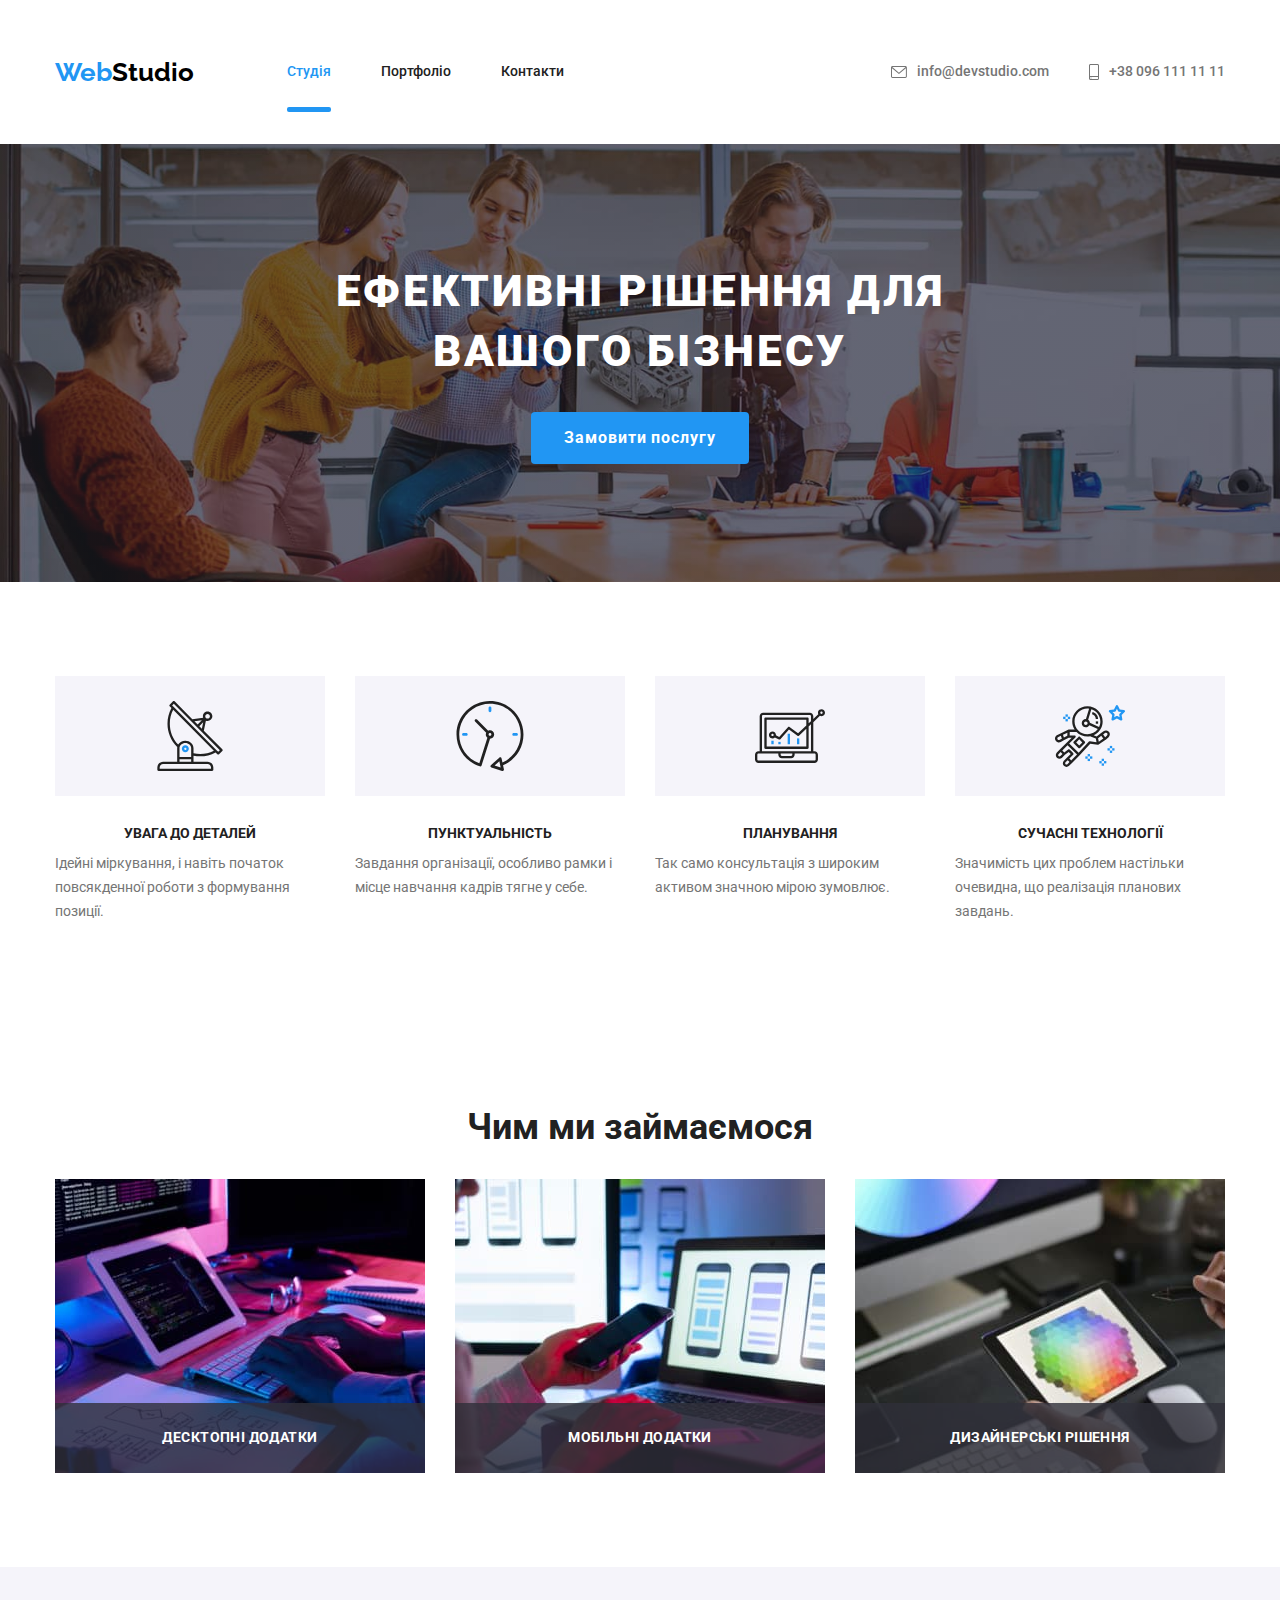
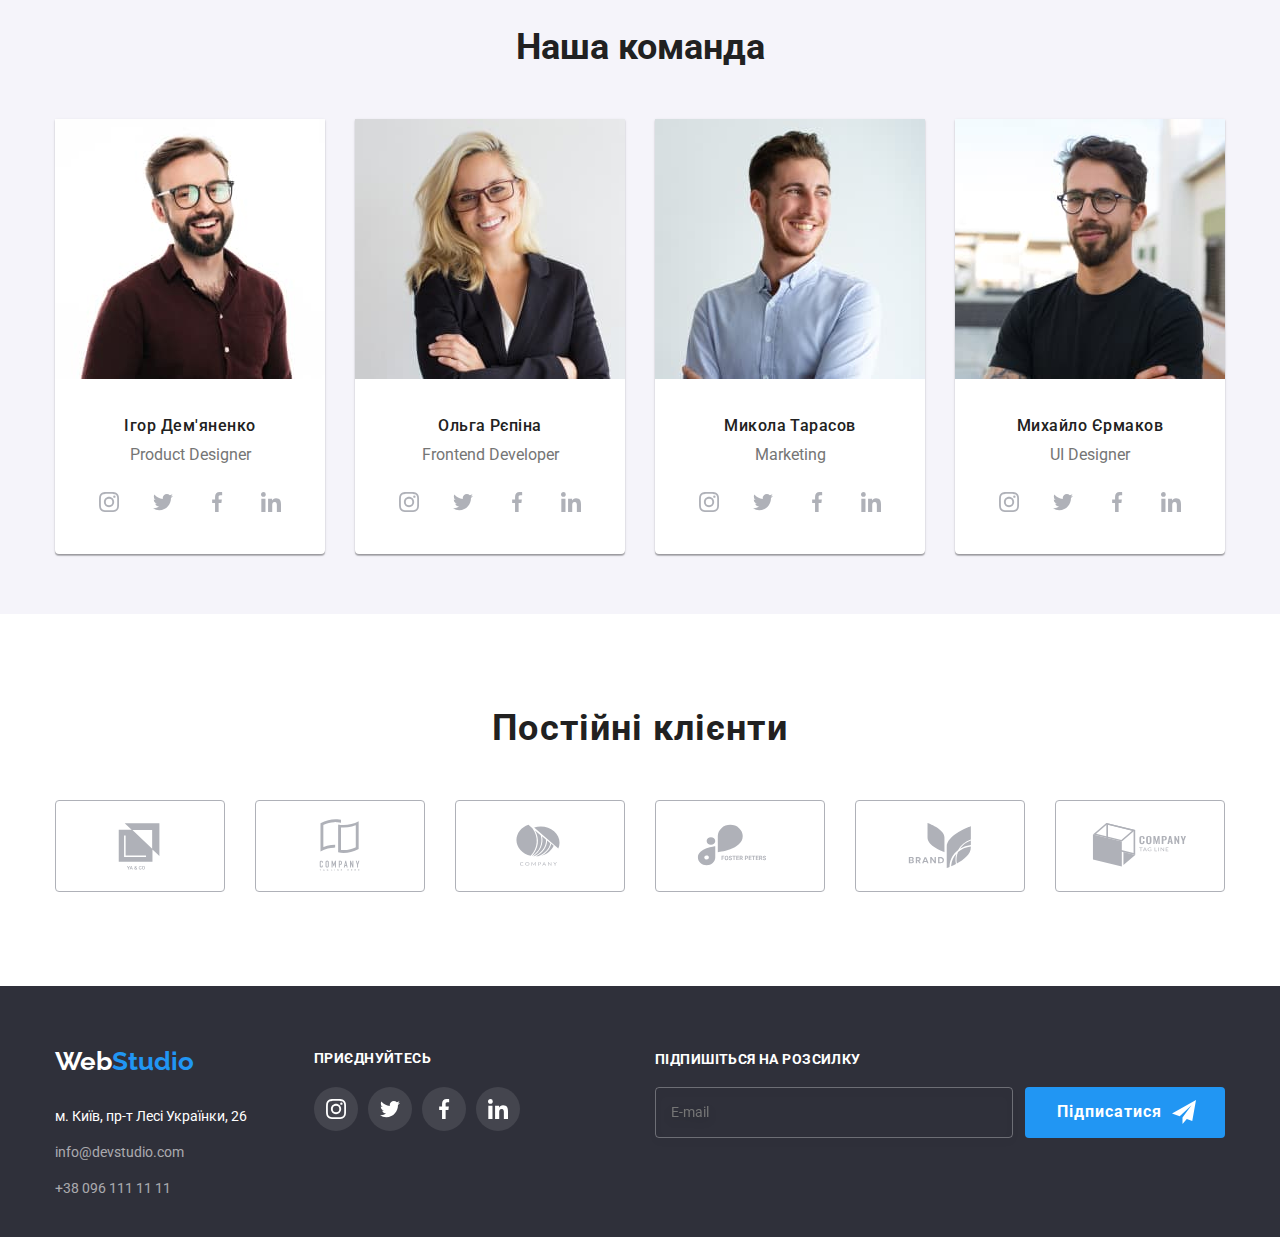
==== commit 85931af1: "1.10" ====
--- a/index.html
+++ b/index.html
@@ -55,14 +55,14 @@
             >
           </li>
         </ul>
-        <button type="button" class="header__menu-button menu-open ">
+        <button type="button" class="header__menu-button menu-open">
           <svg width="40" height="40">
             <use href="./images/icons.svg#menu-button"></use>
           </svg>
         </button>
       </div>
 
-      <div class="mobile-menu data-modal">
+      <div class="mobile-menu data-modal backdrop--is-hidden">
         <div class="container">
           <button type="button" class="mobile-menu__button-close menu-close">
             <svg width="18" height="18">
@@ -70,23 +70,22 @@
             </svg>
           </button>
           <div class="mobile-menu-position">
-            
-              <nav class="mobile-menu__navigation">
-                <ul class="mobile-menu__list list">
-                  <li class="mobile-menu__item">
-                    <a href="./index.html" class="mobile-menu__link mobile-menu__link--active link"
-                      >Студія</a
-                    >
-                  </li>
-                  <li class="mobile-menu__item">
-                    <a href="./portfolio.html" class="mobile-menu__link link">Портфоліо</a>
-                  </li>
-                  <li class="mobile-menu__item">
-                    <a href="#" class="mobile-menu__link link">Контакти</a>
-                  </li>
-                </ul>
-              </nav>
-            
+            <nav class="mobile-menu__navigation">
+              <ul class="mobile-menu__list list">
+                <li class="mobile-menu__item">
+                  <a href="./index.html" class="mobile-menu__link mobile-menu__link--active link"
+                    >Студія</a
+                  >
+                </li>
+                <li class="mobile-menu__item">
+                  <a href="./portfolio.html" class="mobile-menu__link link">Портфоліо</a>
+                </li>
+                <li class="mobile-menu__item">
+                  <a href="#" class="mobile-menu__link link">Контакти</a>
+                </li>
+              </ul>
+            </nav>
+
             <div>
               <ul class="mobile-menu__contacts list">
                 <li class="mobile-menu__contacts-item">
@@ -169,34 +168,50 @@
           <h2 class="work-directions__title">Чим ми займаємося</h2>
           <ul class="work-directions__list list">
             <li class="work-directions__item">
-              <img
-                src="./images/img-1.jpg"
-                alt="Людина працює на планшеті та ПК"
-                width="370"
-                height="294"
-              />
+              
+                <img
+                  srcset="
+                    ./images/work-directions-img-1-1x.jpg 1x,
+                    ./images/work-directions-img-1-2x.jpg 2x
+                  "
+                  src="./images/img-1.jpg"
+                  alt="Людина працює на планшеті та ПК"
+                  width="370"
+                  height="294"
+                />
+
               <div class="work-directions__description-container">
                 <p class="work-directions__description">Десктопні додатки</p>
               </div>
             </li>
             <li class="work-directions__item">
-              <img
-                src="./images/img-2.jpg"
-                alt="Людина працює на ноутбуці та телефоні"
-                width="370"
-                height="294"
-              />
+              
+                <img
+                  srcset="./images/work-directions-img-2-1x.jpg, ./images/work-directions-img-2-2x.jpg
+                       "
+                       src="./images/img-2.jpg"
+                  alt="Людина працює на ноутбуці та телефоні"
+                  width="370"
+                  height="294"
+                />
+              
+
               <div class="work-directions__description-container">
                 <p class="work-directions__description">Мобільні додатки</p>
               </div>
             </li>
             <li class="work-directions__item">
-              <img
-                src="./images/img-3.jpg"
-                alt="Людина тримає у руках планшет"
-                width="370"
-                height="294"
-              />
+            
+                <img
+                  srcset="./images/work-directions-img-3-1x.jpg 1x,
+                   ./images/work-directions-img-3-2x.jpg 2x"
+                   ser="./images/img-3.jpg"
+                  alt="Людина тримає у руках планшет"
+                  width="370"
+                  height="294"
+                />
+             
+
               <div class="work-directions__description-container">
                 <p class="work-directions__description">Дизайнерські рішення</p>
               </div>
@@ -211,13 +226,42 @@
           <h2 class="team__title">Наша команда</h2>
           <ul class="team-list list">
             <li class="covorker-card">
-              <img
-                class="covorker-card__img"
-                src="./images/img-4.jpg"
-                alt="Product Designer"
-                width="270"
-                height="260"
-              />
+              <picture>
+                <source
+                  srcset="
+                    ./images/covorker-card-desk-1-1x.jpg 1x,
+                    ./images/covorker-card-desk-1-2x.jpg 2x
+                  "
+                  media="(min-width: 1200px)"
+                />
+                <source
+                  srcset="
+                    ./images/covorker-card-tab-1-1x.jpg 1x,
+                    ./images/covorker-card-tab-1-2x.jpg 2x
+                  "
+                  media="(min-width: 768px)"
+                />
+                <source
+                  srcset="
+                    ./images/covorker-card-mob-1-1x.jpg 1x,
+                    ./images/covorker-card-mob-1-2x.jpg 2x
+                  "
+                  media="(min-width: 480px)"
+                />
+
+                <img
+                  srcset="
+                     ./images/covorker-card-mob-1-1x.jpg 1x,
+                    ./images/covorker-card-mob-1-2x.jpg 2x
+                  "
+                  class="covorker-card__img"
+                  src="./images/img-4.jpg"
+                  alt="Product Designer"
+                  width="270"
+                  height="260"
+                />
+              </picture>
+
               <h3 class="covorker-card__name">Ігор Дем'яненко</h3>
               <p lang="en" class="covorker-card__profession">Product Designer</p>
               <ul class="soc-list list">
@@ -252,13 +296,42 @@
               </ul>
             </li>
             <li class="covorker-card">
-              <img
-                class="covorker-card__img"
+              <picture>
+                <source
+                  srcset="
+                    ./images/covorker-card-desk-2-1x.jpg 1x,
+                    ./images/covorker-card-desk-2-2x.jpg 2x
+                  "
+                  media="(min-width: 1200px)"
+                />
+                <source
+                  srcset="
+                    ./images/covorker-card-tab-2-1x.jpg 1x,
+                    ./images/covorker-card-tab-2-2x.jpg 2x
+                  "
+                  media="(min-width: 768px)"
+                />
+                <source
+                  srcset="
+                    ./images/covorker-card-mob-2-1x.jpg 1x,
+                    ./images/covorker-card-mob-2-2x.jpg 2x
+                  "
+                  media="(min-width: 480px)"
+                />
+
+                <img
+                  srcset="
+                    ./images/covorker-card-mob-2-1x.jpg 1x,
+                    ./images/covorker-card-mob-2-2x.jpg 2x
+                  "
+                  class="covorker-card__img"
                 src="./images/img-5.jpg"
                 alt="Frontend Developer"
                 width="270"
                 height="260"
-              />
+                />
+              </picture>
+
               <h3 class="covorker-card__name">Ольга Рєпіна</h3>
               <p lang="en" class="covorker-card__profession">Frontend Developer</p>
               <ul class="soc-list list">
@@ -293,13 +366,43 @@
               </ul>
             </li>
             <li class="covorker-card">
-              <img
-                class="covorker-card__img"
+
+              <picture>
+                <source
+                  srcset="
+                    ./images/covorker-card-desk-3-1x.jpg 1x,
+                    ./images/covorker-card-desk-3-2x.jpg 2x
+                  "
+                  media="(min-width: 1200px)"
+                />
+                <source
+                  srcset="
+                    ./images/covorker-card-tab-3-1x.jpg 1x,
+                    ./images/covorker-card-tab-3-2x.jpg 2x
+                  "
+                  media="(min-width: 768px)"
+                />
+                <source
+                  srcset="
+                    ./images/covorker-card-mob-3-1x.jpg 1x,
+                    ./images/covorker-card-mob-3-2x.jpg 2x
+                  "
+                  media="(min-width: 480px)"
+                />
+
+                <img
+                  srcset="
+                    ./images/covorker-card-mob-3-1x.jpg 1x,
+                    ./images/covorker-card-mob-3-2x.jpg 2x
+                  "
+                  class="covorker-card__img"
                 src="./images/img-6.jpg"
                 alt="Marketing"
                 width="270"
                 height="260"
-              />
+                />
+              </picture>
+            
               <h3 class="covorker-card__name">Микола Тарасов</h3>
               <p lang="en" class="covorker-card__profession">Marketing</p>
               <ul class="soc-list list">
@@ -334,13 +437,44 @@
               </ul>
             </li>
             <li class="covorker-card">
-              <img
-                class="covorker-card__img"
+
+ <picture>
+                <source
+                  srcset="
+                    ./images/covorker-card-desk-4-1x.jpg 1x,
+                    ./images/covorker-card-desk-4-2x.jpg 2x
+                  "
+                  media="(min-width: 1200px)"
+                />
+                <source
+                  srcset="
+                    ./images/covorker-card-tab-4-1x.jpg 1x,
+                    ./images/covorker-card-tab-4-2x.jpg 2x
+                  "
+                  media="(min-width: 768px)"
+                />
+                <source
+                  srcset="
+                    ./images/covorker-card-mob-4-1x.jpg 1x,
+                    ./images/covorker-card-mob-4-2x.jpg 2x
+                  "
+                  media="(min-width: 480px)"
+                />
+
+                <img
+                  srcset="
+                   ./images/covorker-card-mob-4-1x.jpg 1x,
+                    ./images/covorker-card-mob-4-2x.jpg 2x
+                  "
+                  class="covorker-card__img"
                 src="./images/img-7.jpg"
                 alt="UI Designer"
                 width="270"
                 height="260"
-              />
+                />
+              </picture>
+
+             
               <h3 class="covorker-card__name">Михайло Єрмаков</h3>
               <p lang="en" class="covorker-card__profession">UI Designer</p>
               <ul class="soc-list list">
--- a/css/main.min.css
+++ b/css/main.min.css
@@ -1 +1 @@
-.body{background-color:#fff;color:#757575;font-family:"Roboto",sans-serif;font-size:14px;font-weight:400;line-height:1.71;letter-spacing:.03}.work-target__title,.team__title{color:#212121;font-size:36px;font-weight:700;line-height:1.16;text-align:center}p{margin:0}.list{padding:0;margin:0;list-style:none}.link{text-decoration:none}.address{font-style:normal}.section{padding-top:94px;padding-bottom:94px}.backdrop--is-hidden{opacity:0;visibility:hidden;pointer-events:none}.container{margin-left:auto;margin-right:auto;width:100%;height:100%;padding-left:15px;padding-right:15px}@media screen and (min-width: 480px){.container{width:480px}}@media screen and (min-width: 768px){.container{width:768px}}@media screen and (min-width: 1200px){.container{width:1200px}}.logo{display:block;margin-top:16px;margin-bottom:16px;color:#000;font-family:"Raleway";font-size:26px;font-weight:700;line-height:1.19}.footer .logo{color:#fff}.header .logo__second-part-inscription,.footer .logo__second-part-inscription{color:#2196f3}.header{background-color:#fff}.header__container{display:-webkit-box;display:-ms-flexbox;display:flex;-webkit-box-align:center;-ms-flex-align:center;align-items:center}.heder-portfolio{border-bottom:1px solid #ececec}.mobile-menu{position:fixed;width:100vw;height:100vh;background-color:#fff;top:0px;left:0px;right:0px;z-index:9999}.header__menu-button{border:1px solid rgba(0,0,0,0);background-color:rgba(0,0,0,0);margin-left:auto;margin-top:10px;margin-bottom:10px;padding:0px;color:#2196f3}.header__menu-button:hover,.header__menu-button:focus{fill:currentColor}.mobile-menu__button-close{position:absolute;top:10px;right:15px;border:1px solid rgba(0,0,0,0);background-color:rgba(0,0,0,0);padding:0px;color:#2196f3}.mobile-menu__button-close:hover,.mobile-menu__button-close:focus{fill:currentColor}.mobile-menu-position{display:-webkit-box;display:-ms-flexbox;display:flex;-webkit-box-orient:vertical;-webkit-box-direction:normal;-ms-flex-direction:column;flex-direction:column;height:100%;-webkit-box-pack:justify;-ms-flex-pack:justify;justify-content:space-between;padding-top:48px;padding-bottom:48px}.mobile-menu__list{margin-left:25px;margin-top:40px}.mobile-menu__link:hover,.mobile-menu__link:focus{color:#2196f3}.mobile-menu__link{font-family:"Roboto";font-style:normal;font-weight:500;font-size:40px;line-height:1.18;letter-spacing:.02em;color:#212121;display:inline-block;margin-bottom:32px}.mobile-menu__link:not(:last-child){margin-bottom:32px}.mobile-menu__contacts{margin-left:25px;margin-bottom:60px}.mobile-menu__mob-num-link{font-family:"Roboto";font-style:normal;font-weight:500;font-size:34px;line-height:1.18;letter-spacing:.02em;display:inline-block;color:#2196f3;margin-bottom:32px}.mobile-menu__email-link{font-family:"Roboto";font-style:normal;font-weight:500;font-size:24px;line-height:28px;letter-spacing:.02em;color:#757575}.mobile-menu__soc-list{display:-webkit-box;display:-ms-flexbox;display:flex;direction:row;margin-left:25px;padding-left:0px;margin-top:64px}.mobile-menu__soc-item{position:relative}.mobile-menu__soc-item:not(:last-child){margin-right:20px}.mobile-menu__soc-link{font-family:"Roboto";font-style:normal;font-weight:500;font-size:18px;line-height:1.22;letter-spacing:.02em;color:#2196f3}.soc-inst::after,.soc-twit::after,.soc-face::after{content:"";width:1px;height:22px;display:block;position:absolute;right:-10px;top:0px;background-color:rgba(33,33,33,.2)}.navigation{display:none}@media screen and (min-width: 768px){.navigation{display:contents}}.navigation__list{display:-webkit-box;display:-ms-flexbox;display:flex;margin-left:93px;color:#212121;font-size:14px;font-weight:500;line-height:1.14;letter-spacing:.02}.navigation__item:not(:last-child){margin-right:50px}.navigation__link{-webkit-transition:color 250ms cubic-bezier(0.4, 0, 0.2, 1);transition:color 250ms cubic-bezier(0.4, 0, 0.2, 1);display:block;padding-top:32px;padding-bottom:32px;color:inherit}.navigation__link:hover,.navigation__link:focus{color:#2196f3}.navigation__link--active{position:relative;color:#2196f3}.navigation__link--active::after{content:"";position:absolute;left:0;bottom:0;display:block;width:100%;height:5px;border-radius:2px;background-color:#2196f3}.contacts{display:-webkit-box;display:-ms-flexbox;display:flex;margin-left:auto;display:none}.contacts__item+.contacts__item{margin-left:50px}.contacts__link{-webkit-transition:color 250ms cubic-bezier(0.4, 0, 0.2, 1);transition:color 250ms cubic-bezier(0.4, 0, 0.2, 1);width:100%;height:100%;display:-webkit-inline-box;display:-ms-inline-flexbox;display:inline-flex;-webkit-box-pack:center;-ms-flex-pack:center;justify-content:center;-webkit-box-align:center;-ms-flex-align:center;align-items:center;padding-top:32px;padding-bottom:32px;color:inherit;font-size:14px;font-weight:500;line-height:1.14;letter-spacing:.02}.contacts__link:hover,.contacts__link:focus{color:#2196f3}.contacts__icon{margin-right:10px;fill:currentColor}.contacts__icon:hover,.contacts__icon:focus{color:#2196f3}.hero{text-align:center;padding-top:118px;padding-bottom:118px;background-color:#c4c4c4;background-image:-webkit-gradient(linear, left top, left bottom, from(rgba(47, 48, 58, 0.4)), to(rgba(47, 48, 58, 0.4))),url(../../../images/header-mob.jpg);background-image:linear-gradient(rgba(47, 48, 58, 0.4), rgba(47, 48, 58, 0.4)),url(../../../images/header-mob.jpg);background-repeat:no-repeat;background-size:cover;background-position:center;max-width:1600px;margin:auto}@media(min-device-pixel-ratio: 2),(-webkit-min-device-pixel-ratio: 2),(min-resolution: 192dpi),(min-resolution: 2dppx){.hero{background-image:-webkit-gradient(linear, left top, left bottom, from(rgba(47, 48, 58, 0.4)), to(rgba(47, 48, 58, 0.4))),url(../../../images/header-mob-2x.jpg);background-image:linear-gradient(rgba(47, 48, 58, 0.4), rgba(47, 48, 58, 0.4)),url(../../../images/header-mob-2x.jpg)}}@media screen and (min-width: 768px){.hero{background-image:-webkit-gradient(linear, left top, left bottom, from(rgba(47, 48, 58, 0.4)), to(rgba(47, 48, 58, 0.4))),url(../../../images/header-tab.jpg);background-image:linear-gradient(rgba(47, 48, 58, 0.4), rgba(47, 48, 58, 0.4)),url(../../../images/header-tab.jpg)}}@media screen and (min-width: 768px)and (min-device-pixel-ratio: 2),screen and (min-width: 768px)and (-webkit-min-device-pixel-ratio: 2),screen and (min-width: 768px)and (min-resolution: 192dpi),screen and (min-width: 768px)and (min-resolution: 2dppx){.hero{background-image:-webkit-gradient(linear, left top, left bottom, from(rgba(47, 48, 58, 0.4)), to(rgba(47, 48, 58, 0.4))),url(../../../images/header-tab-2x.jpg);background-image:linear-gradient(rgba(47, 48, 58, 0.4), rgba(47, 48, 58, 0.4)),url(../../../images/header-tab-2x.jpg)}}@media screen and (min-width: 1200px){.hero{background-image:-webkit-gradient(linear, left top, left bottom, from(rgba(47, 48, 58, 0.4)), to(rgba(47, 48, 58, 0.4))),url(../images/hero.jpg);background-image:linear-gradient(rgba(47, 48, 58, 0.4), rgba(47, 48, 58, 0.4)),url(../images/hero.jpg)}}@media screen and (min-width: 1200px)and (min-device-pixel-ratio: 2),screen and (min-width: 1200px)and (-webkit-min-device-pixel-ratio: 2),screen and (min-width: 1200px)and (min-resolution: 192dpi),screen and (min-width: 1200px)and (min-resolution: 2dppx){.hero{background-image:-webkit-gradient(linear, left top, left bottom, from(rgba(47, 48, 58, 0.4)), to(rgba(47, 48, 58, 0.4))),url(../../../images/header-desk-2x.jpg);background-image:linear-gradient(rgba(47, 48, 58, 0.4), rgba(47, 48, 58, 0.4)),url(../../../images/header-desk-2x.jpg)}}.hero__title{max-width:360px;margin-left:auto;margin-right:auto;margin-top:0;margin-bottom:30px;color:#fff;font-size:26px;font-weight:900;line-height:1.62;letter-spacing:.06em;text-transform:uppercase;text-align:center}@media screen and (min-width: 1200px){.hero__title{font-size:44px;font-weight:900;line-height:1.36;letter-spacing:.06em;max-width:696px}}.hero__button{border-radius:4px;padding:10px 32px;min-width:200px;min-height:50px;border:1px solid rgba(0,0,0,0);color:#fff;background-color:#2196f3;font-family:inherit;font-size:16px;font-weight:700;line-height:1.88;letter-spacing:.06em;text-align:center;cursor:pointer}.advantages{padding-top:60px;padding-bottom:60px}@media screen and (min-width: 1200px){.advantages{padding-top:94px}}@media screen and (min-width: 768px){.advantages__list{display:-webkit-box;display:-ms-flexbox;display:flex;-ms-flex-wrap:wrap;flex-wrap:wrap;-webkit-box-pack:center;-ms-flex-pack:center;justify-content:center}}.advantages__item{margin-bottom:30px}@media screen and (min-width: 768px){.advantages__item{width:calc((100% - 30px)/2)}.advantages__item:nth-child(2n+1){margin-right:30px}.advantages__item:nth-last-child(-n+2){margin-bottom:0px}}@media screen and (min-width: 1200px){.advantages__item{width:calc((100% - 90px)/4);margin-bottom:0px}.advantages__item:not(:last-child){margin-right:30px}}.advantages__item::before{display:block;width:100%;content:"";height:120px;margin-bottom:30px;background-color:#f5f4fa;background-repeat:no-repeat;background-position:center}.advantages__item--add-img-antenna::before{background-image:url(../images/antenna.svg)}.advantages__item--add-img-clock::before{background-image:url(../images/clock.svg)}.advantages__item--add-img-diagram::before{background-image:url(../images/diagram.svg)}.advantages__item--add-img-astronaut::before{background-image:url(../images/astronaut.svg)}.advantages__title{margin-top:0;margin-bottom:10px;text-align:center;color:#212121;font-size:14px;font-weight:700;line-height:1.14;letter-spacing:.02;text-transform:uppercase}.advantages__description{font-size:14px;font-weight:400;line-height:1.71;letter-spacing:.02;color:#757575}@media screen and (max-width: 1199px){.work-directions{display:none}}.work-directions__title{font-size:36px;font-weight:700;line-height:1.16;letter-spacing:.03;text-align:center;color:#212121}.work-directions__list{display:-webkit-box;display:-ms-flexbox;display:flex}.work-directions__item{position:relative;margin-top:0;margin-bottom:0;height:294px}.work-directions__item:not(:last-child){margin-right:30px}.work-directions__description-container{position:absolute;right:0;bottom:0;width:100%;min-height:70px;background-color:rgba(47,48,58,.8)}.work-directions__description{text-align:center;margin-top:27px;margin-bottom:27px;font-size:14px;font-weight:700;line-height:1.14;letter-spacing:.03em;text-transform:uppercase;color:#fff}.team{background-color:#f5f4fa;padding-top:60px;padding-bottom:60px}@media screen and (min-width: 768px){.team-list{display:-webkit-box;display:-ms-flexbox;display:flex;-ms-flex-wrap:wrap;flex-wrap:wrap}}.covorker-card{margin-bottom:30px;background:#fff;-webkit-box-shadow:0px 1px 3px rgba(0,0,0,.12),0px 1px 1px rgba(0,0,0,.14),0px 2px 1px rgba(0,0,0,.2);box-shadow:0px 1px 3px rgba(0,0,0,.12),0px 1px 1px rgba(0,0,0,.14),0px 2px 1px rgba(0,0,0,.2);border-radius:0px 0px 4px 4px}@media screen and (min-width: 768px){.covorker-card{max-width:calc((100% - 30px)/2)}.covorker-card:nth-child(2n+1){margin-right:30px}.covorker-card:nth-last-child(-n+2){margin-bottom:0px}}@media screen and (min-width: 1200px){.covorker-card{max-width:calc((100% - 90px)/4);margin-bottom:0px}.covorker-card:not(:last-child){margin-right:30px}}.team__title{margin-top:0;margin-bottom:50px}.covorker-card__img{width:100%;height:auto;margin-bottom:30px}.covorker-card__name{margin-top:0;margin-bottom:10px;color:#212121;text-align:center;font-size:16px;font-weight:500;line-height:1.18;letter-spacing:.03em}.covorker-card__profession{margin-top:0;margin-bottom:16px;font-size:16px;line-height:1.18;text-align:center}.soc-list{display:-webkit-box;display:-ms-flexbox;display:flex;-webkit-box-pack:center;-ms-flex-pack:center;justify-content:center;-webkit-box-align:center;-ms-flex-align:center;align-items:center;margin-bottom:30px}.soc-list__item{width:44px;height:44px}.soc-list__item:not(:last-child){margin-right:10px}.soc-list__link{-webkit-transition:color 250ms cubic-bezier(0.4, 0, 0.2, 1),background-color 250ms cubic-bezier(0.4, 0, 0.2, 1);transition:color 250ms cubic-bezier(0.4, 0, 0.2, 1),background-color 250ms cubic-bezier(0.4, 0, 0.2, 1);display:-webkit-box;display:-ms-flexbox;display:flex;width:100%;height:100%;border-radius:50%;-webkit-box-pack:center;-ms-flex-pack:center;justify-content:center;-webkit-box-align:center;-ms-flex-align:center;align-items:center;color:#afb1b8}.soc-list__link:hover{background-color:#2196f3;color:#fff}.soc-list__icon{fill:currentColor}.clients{padding-top:94px;padding-bottom:94px}.client-list{display:-webkit-box;display:-ms-flexbox;display:flex;-ms-flex-wrap:wrap;flex-wrap:wrap;-webkit-box-pack:center;-ms-flex-pack:center;justify-content:center;-webkit-box-align:center;-ms-flex-align:center;align-items:center}.clients__title{margin-top:0;margin-bottom:50px;font-size:36px;font-weight:700;line-height:1.16;letter-spacing:.03em;text-align:center;color:#212121}.client-card{margin-bottom:30px;margin-right:30px;width:calc((100% - 30px)/2);height:92px}.client-card:nth-last-child(-n+2){margin-bottom:0px}@media screen and (max-width: 767px){.client-card:nth-child(2n){margin-right:0px}}@media screen and (min-width: 768px){.client-card{width:calc((100% - 60px)/3)}.client-card:nth-child(3n+3){margin-right:0px}.client-card:nth-last-child(-n+3){margin-bottom:0px}}@media screen and (min-width: 1200px){.client-card{width:calc((100% - 150px)/6)}.client-card:not(:last-child){margin-right:30px;margin-bottom:0px}}.client-card__link{-webkit-transition:color 250ms cubic-bezier(0.4, 0, 0.2, 1),border-color 250ms cubic-bezier(0.4, 0, 0.2, 1);transition:color 250ms cubic-bezier(0.4, 0, 0.2, 1),border-color 250ms cubic-bezier(0.4, 0, 0.2, 1);display:-webkit-box;display:-ms-flexbox;display:flex;border:1px solid #afb1b8;border-radius:4px;width:100%;height:100%;-webkit-box-pack:center;-ms-flex-pack:center;justify-content:center;-webkit-box-align:center;-ms-flex-align:center;align-items:center;color:#afb1b8}.client-card__link:hover,.client-card__link:focus{color:#2196f3;border-color:#2196f3}.client-card__svg{fill:currentColor}.footer{padding-top:60px;padding-bottom:60px;background-color:#2f303a}@media screen and (min-width: 1200px){.footer{height:251px}}@media screen and (min-width: 1200px){.footer__position{display:-webkit-box;display:-ms-flexbox;display:flex}}.address{text-align:center}@media screen and (min-width: 768px){.address{display:-webkit-box;display:-ms-flexbox;display:flex}}@media screen and (min-width: 768px)and (max-width: 1199px){.address{padding-left:60px;padding-right:74px}}@media screen and (min-width: 1200px){.address{text-align:start;margin-right:auto}}@media screen and (min-width: 768px){.adress__container{margin-right:auto}}@media screen and (min-width: 1200px){.adress__container{margin-right:67px}}.address__logo{display:inline-block;padding-top:0;padding-bottom:0;margin-bottom:28px}.address-inf__phisical{display:inline-block;margin-bottom:12px;color:#fff}.address-inf__mail{display:inline-block;margin-bottom:12px}.address-inf__phisical,.address-inf__mail,.address-inf__tel{-webkit-transition:color 250ms cubic-bezier(0.4, 0, 0.2, 1);transition:color 250ms cubic-bezier(0.4, 0, 0.2, 1)}.address-inf__phisical:hover,.address-inf__phisical:focus,.address-inf__mail:hover,.address-inf__mail:focus,.address-inf__tel:hover,.address-inf__tel:focus{color:#2196f3}.address-inf__mail,.address-inf__tel{color:rgba(255,255,255,.6)}.address-inf__phisical-mail-tel{-webkit-transition:color 250ms cubic-bezier(0.4, 0, 0.2, 1);transition:color 250ms cubic-bezier(0.4, 0, 0.2, 1)}.soc-links-list{display:-webkit-box;display:-ms-flexbox;display:flex;-webkit-box-pack:center;-ms-flex-pack:center;justify-content:center;-webkit-box-align:center;-ms-flex-align:center;align-items:center}.soc-links-container__title{padding-top:5px;margin-top:60px;margin-bottom:20px;font-size:14px;font-weight:700;line-height:1.14;letter-spacing:.03em;text-transform:uppercase;color:#fff}@media screen and (min-width: 768px){.soc-links-container__title{margin-top:0px}}.soc-links-list__item{width:44px;height:44px}.soc-links-list__item:not(:last-child){margin-right:10px}.soc-links-list__link{display:-webkit-box;display:-ms-flexbox;display:flex;-webkit-box-pack:center;-ms-flex-pack:center;justify-content:center;-webkit-box-align:center;-ms-flex-align:center;align-items:center;width:100%;height:100%;border-radius:50%;color:#fff;background-color:rgba(255,255,255,.1);-webkit-transition:background-color 250ms cubic-bezier(0.4, 0, 0.2, 1);transition:background-color 250ms cubic-bezier(0.4, 0, 0.2, 1)}.soc-links-list__link:hover{background-color:#2196f3}.soc-links-list__icon{fill:currentColor}.sign{text-align:center}.sign__title{margin-top:60px;margin-bottom:20px;font-size:14px;font-weight:700;line-height:1.16;letter-spacing:.03em;text-transform:uppercase;color:#fff}@media screen and (min-width: 1200px){.sign__title{margin-top:5px;text-align:start}}@media screen and (min-width: 1200px){.sign__form{position:relative;display:-webkit-box;display:-ms-flexbox;display:flex}}.sign__input{border:1px solid rgba(255,255,255,.3);border-radius:4px;-webkit-filter:drop-shadow(0px 4px 4px rgba(0, 0, 0, 0.15));filter:drop-shadow(0px 4px 4px rgba(0, 0, 0, 0.15));background-color:rgba(0,0,0,0);-webkit-box-sizing:inherit;box-sizing:inherit;min-height:48px;padding:16px 15px;width:100%;margin-bottom:20px}@media screen and (min-width: 480px){.sign__input{width:450px}}@media screen and (min-width: 1200px){.sign__input{width:358px;margin-bottom:0px}}.sign__button{margin-left:auto;margin-right:auto;padding-left:28px;min-width:200px;min-height:50px;background-color:#2196f3;border:4px solid rgba(0,0,0,0);border-radius:4px;font-size:16px;font-weight:700;line-height:1.88;letter-spacing:.06em;color:#fff;display:-webkit-box;display:-ms-flexbox;display:flex;-webkit-box-align:center;-ms-flex-align:center;align-items:center}@media screen and (min-width: 1200px){.sign__button{margin-left:12px}}.sign__icon{margin-left:10px}.backdrop{position:fixed;top:0;left:0;width:100%;height:100%;opacity:1;-webkit-transition:opacity 250ms cubic-bezier(0.4, 0, 0.2, 1),visibility 250ms cubic-bezier(0.4, 0, 0.2, 1);transition:opacity 250ms cubic-bezier(0.4, 0, 0.2, 1),visibility 250ms cubic-bezier(0.4, 0, 0.2, 1);background-color:rgba(0,0,0,.2)}.backdrop.backdrop--is-hidden .modal{-webkit-transform:translate(-50%, -50%) scale(0.9);transform:translate(-50%, -50%) scale(0.9)}.modal{position:absolute;top:50%;left:50%;width:528px;height:581px;padding:40px 40px;border-radius:4px;background-color:#fff;-webkit-box-shadow:0px 1px 3px rgba(0,0,0,.12),0px 1px 1px rgba(0,0,0,.14),0px 2px 1px rgba(0,0,0,.2);box-shadow:0px 1px 3px rgba(0,0,0,.12),0px 1px 1px rgba(0,0,0,.14),0px 2px 1px rgba(0,0,0,.2);-webkit-transform:scale(1) translate(-50%, -50%);transform:scale(1) translate(-50%, -50%);-webkit-transition:-webkit-transform 250ms cubic-bezier(0.4, 0, 0.2, 1),-webkit-box-shadow 250ms cubic-bezier(0.4, 0, 0.2, 1);transition:-webkit-transform 250ms cubic-bezier(0.4, 0, 0.2, 1),-webkit-box-shadow 250ms cubic-bezier(0.4, 0, 0.2, 1);transition:transform 250ms cubic-bezier(0.4, 0, 0.2, 1),box-shadow 250ms cubic-bezier(0.4, 0, 0.2, 1);transition:transform 250ms cubic-bezier(0.4, 0, 0.2, 1),box-shadow 250ms cubic-bezier(0.4, 0, 0.2, 1),-webkit-transform 250ms cubic-bezier(0.4, 0, 0.2, 1),-webkit-box-shadow 250ms cubic-bezier(0.4, 0, 0.2, 1)}.modal__button-close{display:-webkit-box;display:-ms-flexbox;display:flex;position:absolute;top:8px;right:8px;-webkit-box-pack:center;-ms-flex-pack:center;justify-content:center;-webkit-box-align:center;-ms-flex-align:center;align-items:center;width:30px;height:30px;padding:0;border:1px solid rgba(0,0,0,.1);border-radius:50%;background-color:#fff;fill:#000;-webkit-transition:fill 250ms cubic-bezier(0.4, 0, 0.2, 1);transition:fill 250ms cubic-bezier(0.4, 0, 0.2, 1)}.modal__button-close:hover{fill:#2196f3}.modal__title{font-size:20px;font-weight:700;line-height:1.15;letter-spacing:.03em;text-align:center;margin-top:0;margin-bottom:12px;color:#212121}.form__field{position:relative;display:-webkit-box;display:-ms-flexbox;display:flex;-webkit-box-orient:vertical;-webkit-box-direction:normal;-ms-flex-direction:column;flex-direction:column;margin-bottom:10px}.form__input{padding:15px 42px;border:1px solid rgba(33,33,33,.2);border-radius:4px;height:40px;-webkit-transition:border-color 250ms cubic-bezier(0.4, 0, 0.2, 1);transition:border-color 250ms cubic-bezier(0.4, 0, 0.2, 1)}.form__label{margin-bottom:4px;font-size:12px;font-weight:400;line-height:1.16;letter-spacing:.01em;color:#757575}.form__icon{position:absolute;top:50%;left:12px;-webkit-transform:translateY(0, -50%);transform:translateY(0, -50%);-webkit-transition:color 250ms cubic-bezier(0.4, 0, 0.2, 1);transition:color 250ms cubic-bezier(0.4, 0, 0.2, 1)}.form__input:focus+.form__icon,.form__input:hover+.form__icon{color:#2196f3}.form__textarea{outline:none;padding:12px 16px;margin-bottom:10px;border:1px solid rgba(33,33,33,.2);min-width:448px;min-height:120px;-webkit-transition:border-color 250ms cubic-bezier(0.4, 0, 0.2, 1);transition:border-color 250ms cubic-bezier(0.4, 0, 0.2, 1);resize:none}.form__textarea::-webkit-input-placeholder{font-size:12px;font-weight:400;line-height:1.16;letter-spacing:.01em;color:rgba(117,117,117,.5)}.form__textarea::-moz-placeholder{font-size:12px;font-weight:400;line-height:1.16;letter-spacing:.01em;color:rgba(117,117,117,.5)}.form__textarea:-ms-input-placeholder{font-size:12px;font-weight:400;line-height:1.16;letter-spacing:.01em;color:rgba(117,117,117,.5)}.form__textarea::-ms-input-placeholder{font-size:12px;font-weight:400;line-height:1.16;letter-spacing:.01em;color:rgba(117,117,117,.5)}.form__textarea::placeholder{font-size:12px;font-weight:400;line-height:1.16;letter-spacing:.01em;color:rgba(117,117,117,.5)}.form__textarea:focus{outline:none;border:1px solid #2196f3;border-radius:4px}.form__checkbox-field{display:-webkit-box;display:-ms-flexbox;display:flex;-webkit-box-align:center;-ms-flex-align:center;align-items:center;margin-bottom:30px}.form__checkbox{margin-right:8px}.form__button{display:block;padding:10px 52px;margin-left:auto;margin-right:auto;min-width:200px;background:#2196f3;border-radius:4px;border:none;-webkit-box-shadow:0px 4px 4px rgba(0,0,0,.15);box-shadow:0px 4px 4px rgba(0,0,0,.15);cursor:pointer;font-size:16px;font-weight:700;line-height:1.88;letter-spacing:.06em;color:#fff}.form__checkbox-label{display:-webkit-inline-box;display:-ms-inline-flexbox;display:inline-flex;-webkit-box-align:center;-ms-flex-align:center;align-items:center}.form__checkbox{position:absolute;width:1px;height:1px;margin:-1px;border:0;padding:0;clip:rect(0 0 0 0);overflow:hidden}.form__checkbox-icon{display:inline-block;width:16px;height:16px;margin-right:8px;border:2px solid #212121;border-radius:2px;-webkit-transition:border 2000ms linear;transition:border 2000ms linear}.form__checkbox:checked+.form__checkbox-icon{border:#2196f3;background-image:url("../images/icon-check.svg");background-size:contain;background-origin:border-box}.form__link{margin-left:5px;color:#2196f3}.form__input:focus{outline:none;border:1px solid #2196f3;border-radius:4px}.form__svg{fill:currentColor}.navigation{display:none}@media screen and (min-width: 768px){.navigation{display:contents}}.navigation__list{display:-webkit-box;display:-ms-flexbox;display:flex;margin-left:93px;color:#212121;font-size:14px;font-weight:500;line-height:1.14;letter-spacing:.02}.navigation__item:not(:last-child){margin-right:50px}.navigation__link{-webkit-transition:color 250ms cubic-bezier(0.4, 0, 0.2, 1);transition:color 250ms cubic-bezier(0.4, 0, 0.2, 1);display:block;padding-top:32px;padding-bottom:32px;color:inherit}.navigation__link:hover,.navigation__link:focus{color:#2196f3}.navigation__link--active{position:relative;color:#2196f3}.navigation__link--active::after{content:"";position:absolute;left:0;bottom:0;display:block;width:100%;height:5px;border-radius:2px;background-color:#2196f3}.contacts{display:-webkit-box;display:-ms-flexbox;display:flex;margin-left:auto;display:none}.contacts__item+.contacts__item{margin-left:50px}.contacts__link{-webkit-transition:color 250ms cubic-bezier(0.4, 0, 0.2, 1);transition:color 250ms cubic-bezier(0.4, 0, 0.2, 1);width:100%;height:100%;display:-webkit-inline-box;display:-ms-inline-flexbox;display:inline-flex;-webkit-box-pack:center;-ms-flex-pack:center;justify-content:center;-webkit-box-align:center;-ms-flex-align:center;align-items:center;padding-top:32px;padding-bottom:32px;color:inherit;font-size:14px;font-weight:500;line-height:1.14;letter-spacing:.02}.contacts__link:hover,.contacts__link:focus{color:#2196f3}.contacts__icon{margin-right:10px;fill:currentColor}.contacts__icon:hover,.contacts__icon:focus{color:#2196f3}.filter-nav{display:-webkit-box;display:-ms-flexbox;display:flex;-webkit-box-pack:center;-ms-flex-pack:center;justify-content:center;margin-bottom:34px}.filter-nav__item:not(:last-child){margin-right:8px}.filter-nav__button{-webkit-transition:color 250ms cubic-bezier(0.4, 0, 0.2, 1),background-color 250ms cubic-bezier(0.4, 0, 0.2, 1);transition:color 250ms cubic-bezier(0.4, 0, 0.2, 1),background-color 250ms cubic-bezier(0.4, 0, 0.2, 1);display:inline-block;padding:6px 22px;border-radius:4px;border:1px solid rgba(0,0,0,0);min-width:73px;color:#212121;font-family:inherit;font-size:16px;font-weight:500;line-height:1.62;text-align:center;cursor:pointer}.filter-nav__button:hover,.filter-nav__button:focus{color:#fff;background-color:#2196f3}.portfolio-list{display:-webkit-box;display:-ms-flexbox;display:flex;-ms-flex-wrap:wrap;flex-wrap:wrap}.portfolio-card{-webkit-transition:-webkit-box-shadow 250ms cubic-bezier(0.4, 0, 0.2, 1);transition:-webkit-box-shadow 250ms cubic-bezier(0.4, 0, 0.2, 1);transition:box-shadow 250ms cubic-bezier(0.4, 0, 0.2, 1);transition:box-shadow 250ms cubic-bezier(0.4, 0, 0.2, 1), -webkit-box-shadow 250ms cubic-bezier(0.4, 0, 0.2, 1);width:calc((100% - 60px)/3);background:#fff}.portfolio-card:not(:nth-child(3n)){margin-right:30px}.portfolio-card:not(:nth-last-child(-n+3)){margin-bottom:30px}.portfolio-card:hover,.portfolio-card:focus{-webkit-box-shadow:0px 1px 1px rgba(0,0,0,.12),0px 4px 4px rgba(0,0,0,.06),1px 4px 6px rgba(0,0,0,.16);box-shadow:0px 1px 1px rgba(0,0,0,.12),0px 4px 4px rgba(0,0,0,.06),1px 4px 6px rgba(0,0,0,.16)}.portfolio-card__inf-container{border-left:1px solid #eee;border-right:1px solid #eee;border-bottom:1px solid #eee}.portfolio-card__img{display:block}.portfolio-card__title{padding-top:20px;margin-top:0;margin-bottom:4px;margin-left:24px;color:#212121;font-size:18px;font-weight:700;line-height:2;letter-spacing:.06em}.portfolio-card__project-description{font-size:16px;font-weight:400;line-height:1.87;letter-spacing:.02;margin-top:0;margin-bottom:20px;margin-left:24px}.portfolio-card__img-container{position:relative;overflow:hidden}.portfolio-card__description-box{position:absolute;-webkit-transition:-webkit-transform 250ms cubic-bezier(0.4, 0, 0.2, 1);transition:-webkit-transform 250ms cubic-bezier(0.4, 0, 0.2, 1);transition:transform 250ms cubic-bezier(0.4, 0, 0.2, 1);transition:transform 250ms cubic-bezier(0.4, 0, 0.2, 1), -webkit-transform 250ms cubic-bezier(0.4, 0, 0.2, 1);padding:63px 24px;width:100%;height:100%;background-color:rgba(33,150,243,.9)}.portfolio-card:hover .portfolio-card__description-box,.portfolio-card:focus .portfolio-card__description-box{-webkit-transform:translateY(-100%);transform:translateY(-100%)}.portfolio-card__description{margin-top:0;margin-bottom:0;font-size:18px;font-weight:400;line-height:1.56;letter-spacing:.02;color:#fff}/*# sourceMappingURL=main.min.css.map */+.body{background-color:#fff;color:#757575;font-family:"Roboto",sans-serif;font-size:14px;font-weight:400;line-height:1.71;letter-spacing:.03}.work-target__title,.team__title{color:#212121;font-size:36px;font-weight:700;line-height:1.16;text-align:center}p{margin:0}.list{padding:0;margin:0;list-style:none}.link{text-decoration:none}.address{font-style:normal}.section{padding-top:94px;padding-bottom:94px}.backdrop--is-hidden{opacity:0;visibility:hidden;pointer-events:none}.container{margin-left:auto;margin-right:auto;width:100%;height:100%;padding-left:15px;padding-right:15px}@media screen and (min-width: 480px){.container{width:480px}}@media screen and (min-width: 768px){.container{width:768px}}@media screen and (min-width: 1200px){.container{width:1200px}}.logo{display:block;margin-top:16px;margin-bottom:16px;color:#000;font-family:"Raleway";font-size:26px;font-weight:700;line-height:1.19}.footer .logo{color:#fff}.header .logo__second-part-inscription,.footer .logo__second-part-inscription{color:#2196f3}.footer .logo{margin-top:0px}.header{background-color:#fff}.header__container{display:-webkit-box;display:-ms-flexbox;display:flex;-webkit-box-align:center;-ms-flex-align:center;align-items:center}.heder-portfolio{border-bottom:1px solid #ececec}.mobile-menu{position:fixed;width:100vw;height:100vh;background-color:#fff;top:0px;left:0px;right:0px;z-index:9999}.header__menu-button{border:1px solid rgba(0,0,0,0);background-color:rgba(0,0,0,0);margin-left:auto;margin-top:10px;margin-bottom:10px;padding:0px;color:#2196f3}@media screen and (min-width: 768px){.header__menu-button{display:none}}.header__menu-button:hover,.header__menu-button:focus{fill:currentColor}.mobile-menu__button-close{position:absolute;top:10px;right:15px;border:1px solid rgba(0,0,0,0);background-color:rgba(0,0,0,0);padding:0px;color:#2196f3}.mobile-menu__button-close:hover,.mobile-menu__button-close:focus{fill:currentColor}.mobile-menu-position{display:-webkit-box;display:-ms-flexbox;display:flex;-webkit-box-orient:vertical;-webkit-box-direction:normal;-ms-flex-direction:column;flex-direction:column;height:100vh;-webkit-box-pack:justify;-ms-flex-pack:justify;justify-content:space-between;padding-top:48px;padding-bottom:48px}.mobile-menu__list{margin-left:25px;margin-top:40px}.mobile-menu__link:hover,.mobile-menu__link:focus{color:#2196f3}.mobile-menu__link{font-family:"Roboto";font-style:normal;font-weight:500;font-size:40px;line-height:1.18;letter-spacing:.02em;color:#212121;display:inline-block;margin-bottom:32px}.mobile-menu__link:not(:last-child){margin-bottom:32px}.mobile-menu__contacts{margin-left:25px;margin-bottom:60px}.mobile-menu__mob-num-link{font-family:"Roboto";font-style:normal;font-weight:500;font-size:34px;line-height:1.18;letter-spacing:.02em;display:inline-block;color:#2196f3;margin-bottom:32px}.mobile-menu__email-link{font-family:"Roboto";font-style:normal;font-weight:500;font-size:24px;line-height:28px;letter-spacing:.02em;color:#757575}.mobile-menu__soc-list{display:-webkit-box;display:-ms-flexbox;display:flex;direction:row;margin-left:25px;padding-left:0px;margin-top:64px}.mobile-menu__soc-item{position:relative}.mobile-menu__soc-item:not(:last-child){margin-right:20px}.mobile-menu__soc-link{font-family:"Roboto";font-style:normal;font-weight:500;font-size:16px;line-height:1.22;letter-spacing:.02em;color:#2196f3}.soc-inst::after,.soc-twit::after,.soc-face::after{content:"";width:1px;height:22px;display:block;position:absolute;right:-10px;top:0px;background-color:rgba(33,33,33,.2)}.navigation{display:none}@media screen and (min-width: 768px){.navigation{display:contents}}.navigation__list{display:-webkit-box;display:-ms-flexbox;display:flex;margin-left:93px;color:#212121;font-size:14px;font-weight:500;line-height:1.14;letter-spacing:.02}.navigation__item:not(:last-child){margin-right:50px}.navigation__link{-webkit-transition:color 250ms cubic-bezier(0.4, 0, 0.2, 1);transition:color 250ms cubic-bezier(0.4, 0, 0.2, 1);display:block;padding-top:32px;padding-bottom:32px;color:inherit}.navigation__link:hover,.navigation__link:focus{color:#2196f3}.navigation__link--active{position:relative;color:#2196f3}.navigation__link--active::after{content:"";position:absolute;left:0;bottom:0;display:block;width:100%;height:5px;border-radius:2px;background-color:#2196f3}.contacts{margin-left:auto;display:none}@media screen and (min-width: 768px){.contacts{display:-webkit-box;display:-ms-flexbox;display:flex;-ms-flex-wrap:wrap;flex-wrap:wrap;-webkit-box-orient:vertical;-webkit-box-direction:normal;-ms-flex-direction:column;flex-direction:column;margin-top:21px;margin-bottom:21px}}@media screen and (min-width: 1200px){.contacts{display:-webkit-box;display:-ms-flexbox;display:flex;-ms-flex-wrap:nowrap;flex-wrap:nowrap;-webkit-box-orient:horizontal;-webkit-box-direction:normal;-ms-flex-direction:row;flex-direction:row;margin-top:32px;margin-bottom:32px}}.contacts__item+.contacts__item{margin-left:50px}@media screen and (min-width: 768px){.contacts__item+.contacts__item{margin-left:0px;margin-top:10px}}@media screen and (min-width: 1200px){.contacts__item+.contacts__item{margin-left:40px;margin-top:0px}}.contacts__link{-webkit-transition:color 250ms cubic-bezier(0.4, 0, 0.2, 1);transition:color 250ms cubic-bezier(0.4, 0, 0.2, 1);width:100%;height:100%;display:-webkit-inline-box;display:-ms-inline-flexbox;display:inline-flex;-webkit-box-pack:center;-ms-flex-pack:center;justify-content:center;-webkit-box-align:center;-ms-flex-align:center;align-items:center;padding-top:32px;padding-bottom:32px;color:inherit;font-size:14px;font-weight:500;line-height:1.14;letter-spacing:.02}.contacts__link:hover,.contacts__link:focus{color:#2196f3}@media screen and (min-width: 768px)and (max-width: 1199px){.contacts__link{padding-top:0px;padding-bottom:0px;-webkit-box-pack:start;-ms-flex-pack:start;justify-content:flex-start}}.contacts__icon{margin-right:10px;fill:currentColor}.contacts__icon:hover,.contacts__icon:focus{color:#2196f3}.hero{text-align:center;padding-top:118px;padding-bottom:118px;background-color:#c4c4c4;background-image:-webkit-gradient(linear, left top, left bottom, from(rgba(47, 48, 58, 0.4)), to(rgba(47, 48, 58, 0.4))),url(../../../images/header-mob.jpg);background-image:linear-gradient(rgba(47, 48, 58, 0.4), rgba(47, 48, 58, 0.4)),url(../../../images/header-mob.jpg);background-repeat:no-repeat;background-size:cover;background-position:center;max-width:1600px;margin:auto}@media(min-device-pixel-ratio: 2),(-webkit-min-device-pixel-ratio: 2),(min-resolution: 192dpi),(min-resolution: 2dppx){.hero{background-image:-webkit-gradient(linear, left top, left bottom, from(rgba(47, 48, 58, 0.4)), to(rgba(47, 48, 58, 0.4))),url(../../../images/header-mob-2x.jpg);background-image:linear-gradient(rgba(47, 48, 58, 0.4), rgba(47, 48, 58, 0.4)),url(../../../images/header-mob-2x.jpg)}}@media screen and (min-width: 768px){.hero{background-image:-webkit-gradient(linear, left top, left bottom, from(rgba(47, 48, 58, 0.4)), to(rgba(47, 48, 58, 0.4))),url(../../../images/header-tab.jpg);background-image:linear-gradient(rgba(47, 48, 58, 0.4), rgba(47, 48, 58, 0.4)),url(../../../images/header-tab.jpg)}}@media screen and (min-width: 768px)and (min-device-pixel-ratio: 2),screen and (min-width: 768px)and (-webkit-min-device-pixel-ratio: 2),screen and (min-width: 768px)and (min-resolution: 192dpi),screen and (min-width: 768px)and (min-resolution: 2dppx){.hero{background-image:-webkit-gradient(linear, left top, left bottom, from(rgba(47, 48, 58, 0.4)), to(rgba(47, 48, 58, 0.4))),url(../../../images/header-tab-2x.jpg);background-image:linear-gradient(rgba(47, 48, 58, 0.4), rgba(47, 48, 58, 0.4)),url(../../../images/header-tab-2x.jpg)}}@media screen and (min-width: 1200px){.hero{background-image:-webkit-gradient(linear, left top, left bottom, from(rgba(47, 48, 58, 0.4)), to(rgba(47, 48, 58, 0.4))),url(../images/hero.jpg);background-image:linear-gradient(rgba(47, 48, 58, 0.4), rgba(47, 48, 58, 0.4)),url(../images/hero.jpg)}}@media screen and (min-width: 1200px)and (min-device-pixel-ratio: 2),screen and (min-width: 1200px)and (-webkit-min-device-pixel-ratio: 2),screen and (min-width: 1200px)and (min-resolution: 192dpi),screen and (min-width: 1200px)and (min-resolution: 2dppx){.hero{background-image:-webkit-gradient(linear, left top, left bottom, from(rgba(47, 48, 58, 0.4)), to(rgba(47, 48, 58, 0.4))),url(../../../images/header-desk-2x.jpg);background-image:linear-gradient(rgba(47, 48, 58, 0.4), rgba(47, 48, 58, 0.4)),url(../../../images/header-desk-2x.jpg)}}.hero__title{max-width:360px;margin-left:auto;margin-right:auto;margin-top:0;margin-bottom:30px;color:#fff;font-size:26px;font-weight:900;line-height:1.62;letter-spacing:.06em;text-transform:uppercase;text-align:center}@media screen and (min-width: 1200px){.hero__title{font-size:44px;font-weight:900;line-height:1.36;letter-spacing:.06em;max-width:696px}}.hero__button{border-radius:4px;padding:10px 32px;min-width:200px;min-height:50px;border:1px solid rgba(0,0,0,0);color:#fff;background-color:#2196f3;font-family:inherit;font-size:16px;font-weight:700;line-height:1.88;letter-spacing:.06em;text-align:center;cursor:pointer}.advantages{padding-top:60px;padding-bottom:60px}@media screen and (min-width: 1200px){.advantages{padding-top:94px}}@media screen and (min-width: 768px){.advantages__list{display:-webkit-box;display:-ms-flexbox;display:flex;-ms-flex-wrap:wrap;flex-wrap:wrap;-webkit-box-pack:center;-ms-flex-pack:center;justify-content:center}}.advantages__item{margin-bottom:30px}@media screen and (min-width: 768px){.advantages__item{width:calc((100% - 30px)/2)}.advantages__item:nth-child(2n+1){margin-right:30px}.advantages__item:nth-last-child(-n+2){margin-bottom:0px}}@media screen and (min-width: 1200px){.advantages__item{width:calc((100% - 90px)/4);margin-bottom:0px}.advantages__item:not(:last-child){margin-right:30px}}.advantages__item::before{display:block;width:100%;content:"";height:120px;margin-bottom:30px;background-color:#f5f4fa;background-repeat:no-repeat;background-position:center}.advantages__item--add-img-antenna::before{background-image:url(../images/antenna.svg)}.advantages__item--add-img-clock::before{background-image:url(../images/clock.svg)}.advantages__item--add-img-diagram::before{background-image:url(../images/diagram.svg)}.advantages__item--add-img-astronaut::before{background-image:url(../images/astronaut.svg)}.advantages__title{margin-top:0;margin-bottom:10px;text-align:center;color:#212121;font-size:14px;font-weight:700;line-height:1.14;letter-spacing:.02;text-transform:uppercase}.advantages__description{font-size:14px;font-weight:400;line-height:1.71;letter-spacing:.02;color:#757575}@media screen and (max-width: 1199px){.work-directions{display:none}}.work-directions__title{font-size:36px;font-weight:700;line-height:1.16;letter-spacing:.03;text-align:center;color:#212121}.work-directions__list{display:-webkit-box;display:-ms-flexbox;display:flex}.work-directions__item{position:relative;margin-top:0;margin-bottom:0;height:294px}.work-directions__item:not(:last-child){margin-right:30px}.work-directions__description-container{position:absolute;right:0;bottom:0;width:100%;min-height:70px;background-color:rgba(47,48,58,.8)}.work-directions__description{text-align:center;margin-top:27px;margin-bottom:27px;font-size:14px;font-weight:700;line-height:1.14;letter-spacing:.03em;text-transform:uppercase;color:#fff}.team{background-color:#f5f4fa;padding-top:60px;padding-bottom:60px}@media screen and (min-width: 768px){.team-list{display:-webkit-box;display:-ms-flexbox;display:flex;-ms-flex-wrap:wrap;flex-wrap:wrap}}.covorker-card{margin-bottom:30px;background:#fff;-webkit-box-shadow:0px 1px 3px rgba(0,0,0,.12),0px 1px 1px rgba(0,0,0,.14),0px 2px 1px rgba(0,0,0,.2);box-shadow:0px 1px 3px rgba(0,0,0,.12),0px 1px 1px rgba(0,0,0,.14),0px 2px 1px rgba(0,0,0,.2);border-radius:0px 0px 4px 4px}@media screen and (min-width: 768px){.covorker-card{max-width:calc((100% - 30px)/2)}.covorker-card:nth-child(2n+1){margin-right:30px}.covorker-card:nth-last-child(-n+2){margin-bottom:0px}}@media screen and (min-width: 1200px){.covorker-card{max-width:calc((100% - 90px)/4);margin-bottom:0px}.covorker-card:not(:last-child){margin-right:30px}}.team__title{margin-top:0;margin-bottom:50px}.covorker-card__img{width:100%;height:auto;margin-bottom:30px}.covorker-card__name{margin-top:0;margin-bottom:10px;color:#212121;text-align:center;font-size:16px;font-weight:500;line-height:1.18;letter-spacing:.03em}.covorker-card__profession{margin-top:0;margin-bottom:16px;font-size:16px;line-height:1.18;text-align:center}.soc-list{display:-webkit-box;display:-ms-flexbox;display:flex;-webkit-box-pack:center;-ms-flex-pack:center;justify-content:center;-webkit-box-align:center;-ms-flex-align:center;align-items:center;margin-bottom:30px}.soc-list__item{width:44px;height:44px}.soc-list__item:not(:last-child){margin-right:10px}.soc-list__link{-webkit-transition:color 250ms cubic-bezier(0.4, 0, 0.2, 1),background-color 250ms cubic-bezier(0.4, 0, 0.2, 1);transition:color 250ms cubic-bezier(0.4, 0, 0.2, 1),background-color 250ms cubic-bezier(0.4, 0, 0.2, 1);display:-webkit-box;display:-ms-flexbox;display:flex;width:100%;height:100%;border-radius:50%;-webkit-box-pack:center;-ms-flex-pack:center;justify-content:center;-webkit-box-align:center;-ms-flex-align:center;align-items:center;color:#afb1b8}.soc-list__link:hover{background-color:#2196f3;color:#fff}.soc-list__icon{fill:currentColor}.clients{padding-top:94px;padding-bottom:94px}.client-list{display:-webkit-box;display:-ms-flexbox;display:flex;-ms-flex-wrap:wrap;flex-wrap:wrap;-webkit-box-pack:center;-ms-flex-pack:center;justify-content:center;-webkit-box-align:center;-ms-flex-align:center;align-items:center}.clients__title{margin-top:0;margin-bottom:50px;font-size:36px;font-weight:700;line-height:1.16;letter-spacing:.03em;text-align:center;color:#212121}.client-card{margin-bottom:30px;margin-right:30px;width:calc((100% - 30px)/2);height:92px}.client-card:nth-last-child(-n+2){margin-bottom:0px}@media screen and (max-width: 767px){.client-card:nth-child(2n){margin-right:0px}}@media screen and (min-width: 768px){.client-card{width:calc((100% - 60px)/3)}.client-card:nth-child(3n+3){margin-right:0px}.client-card:nth-last-child(-n+3){margin-bottom:0px}}@media screen and (min-width: 1200px){.client-card{width:calc((100% - 150px)/6)}.client-card:not(:last-child){margin-right:30px;margin-bottom:0px}}.client-card__link{-webkit-transition:color 250ms cubic-bezier(0.4, 0, 0.2, 1),border-color 250ms cubic-bezier(0.4, 0, 0.2, 1);transition:color 250ms cubic-bezier(0.4, 0, 0.2, 1),border-color 250ms cubic-bezier(0.4, 0, 0.2, 1);display:-webkit-box;display:-ms-flexbox;display:flex;border:1px solid #afb1b8;border-radius:4px;width:100%;height:100%;-webkit-box-pack:center;-ms-flex-pack:center;justify-content:center;-webkit-box-align:center;-ms-flex-align:center;align-items:center;color:#afb1b8}.client-card__link:hover,.client-card__link:focus{color:#2196f3;border-color:#2196f3}.client-card__svg{fill:currentColor}.footer{padding-top:60px;padding-bottom:60px;background-color:#2f303a}@media screen and (min-width: 1200px){.footer{height:251px}}@media screen and (min-width: 1200px){.footer__position{display:-webkit-box;display:-ms-flexbox;display:flex}}.address{text-align:center}@media screen and (min-width: 768px){.address{display:-webkit-box;display:-ms-flexbox;display:flex}}@media screen and (min-width: 768px)and (max-width: 1199px){.address{padding-left:60px;padding-right:74px}}@media screen and (min-width: 1200px){.address{text-align:start;margin-right:auto}}@media screen and (min-width: 768px){.adress__container{margin-right:auto}}@media screen and (min-width: 1200px){.adress__container{margin-right:67px}}.address__logo{display:inline-block;padding-top:0;padding-bottom:0;margin-bottom:28px}.address-inf__phisical{display:inline-block;margin-bottom:12px;color:#fff}.address-inf__mail{display:inline-block;margin-bottom:12px}.address-inf__phisical,.address-inf__mail,.address-inf__tel{-webkit-transition:color 250ms cubic-bezier(0.4, 0, 0.2, 1);transition:color 250ms cubic-bezier(0.4, 0, 0.2, 1)}.address-inf__phisical:hover,.address-inf__phisical:focus,.address-inf__mail:hover,.address-inf__mail:focus,.address-inf__tel:hover,.address-inf__tel:focus{color:#2196f3}.address-inf__mail,.address-inf__tel{color:rgba(255,255,255,.6)}.address-inf__phisical-mail-tel{-webkit-transition:color 250ms cubic-bezier(0.4, 0, 0.2, 1);transition:color 250ms cubic-bezier(0.4, 0, 0.2, 1)}.soc-links-list{display:-webkit-box;display:-ms-flexbox;display:flex;-webkit-box-pack:center;-ms-flex-pack:center;justify-content:center;-webkit-box-align:center;-ms-flex-align:center;align-items:center}.soc-links-container__title{padding-top:5px;margin-top:60px;margin-bottom:20px;font-size:14px;font-weight:700;line-height:1.14;letter-spacing:.03em;text-transform:uppercase;color:#fff}@media screen and (min-width: 768px){.soc-links-container__title{margin-top:0px}}.soc-links-list__item{width:44px;height:44px}.soc-links-list__item:not(:last-child){margin-right:10px}.soc-links-list__link{display:-webkit-box;display:-ms-flexbox;display:flex;-webkit-box-pack:center;-ms-flex-pack:center;justify-content:center;-webkit-box-align:center;-ms-flex-align:center;align-items:center;width:100%;height:100%;border-radius:50%;color:#fff;background-color:rgba(255,255,255,.1);-webkit-transition:background-color 250ms cubic-bezier(0.4, 0, 0.2, 1);transition:background-color 250ms cubic-bezier(0.4, 0, 0.2, 1)}.soc-links-list__link:hover{background-color:#2196f3}.soc-links-list__icon{fill:currentColor}.sign{text-align:center}.sign__title{margin-top:60px;margin-bottom:20px;font-size:14px;font-weight:700;line-height:1.16;letter-spacing:.03em;text-transform:uppercase;color:#fff}@media screen and (min-width: 1200px){.sign__title{margin-top:5px;text-align:start}}@media screen and (min-width: 1200px){.sign__form{position:relative;display:-webkit-box;display:-ms-flexbox;display:flex}}.sign__input{border:1px solid rgba(255,255,255,.3);border-radius:4px;-webkit-filter:drop-shadow(0px 4px 4px rgba(0, 0, 0, 0.15));filter:drop-shadow(0px 4px 4px rgba(0, 0, 0, 0.15));background-color:rgba(0,0,0,0);-webkit-box-sizing:inherit;box-sizing:inherit;min-height:48px;padding:16px 15px;width:100%;margin-bottom:20px}@media screen and (min-width: 480px){.sign__input{width:450px}}@media screen and (min-width: 1200px){.sign__input{width:358px;margin-bottom:0px}}.sign__button{margin-left:auto;margin-right:auto;padding-left:28px;min-width:200px;min-height:50px;background-color:#2196f3;border:4px solid rgba(0,0,0,0);border-radius:4px;font-size:16px;font-weight:700;line-height:1.88;letter-spacing:.06em;color:#fff;display:-webkit-box;display:-ms-flexbox;display:flex;-webkit-box-align:center;-ms-flex-align:center;align-items:center}@media screen and (min-width: 1200px){.sign__button{margin-left:12px}}.sign__icon{margin-left:10px}.backdrop{position:fixed;top:0;left:0;width:100%;height:100%;opacity:1;-webkit-transition:opacity 250ms cubic-bezier(0.4, 0, 0.2, 1),visibility 250ms cubic-bezier(0.4, 0, 0.2, 1);transition:opacity 250ms cubic-bezier(0.4, 0, 0.2, 1),visibility 250ms cubic-bezier(0.4, 0, 0.2, 1);background-color:rgba(0,0,0,.2)}.backdrop.backdrop--is-hidden .modal{-webkit-transform:translate(-50%, -50%) scale(0.9);transform:translate(-50%, -50%) scale(0.9);opacity:0}.modal{position:absolute;top:50%;left:50%;width:450px;height:609px;padding:40px 40px;border-radius:4px;background-color:#fff;-webkit-box-shadow:0px 1px 3px rgba(0,0,0,.12),0px 1px 1px rgba(0,0,0,.14),0px 2px 1px rgba(0,0,0,.2);box-shadow:0px 1px 3px rgba(0,0,0,.12),0px 1px 1px rgba(0,0,0,.14),0px 2px 1px rgba(0,0,0,.2);-webkit-transform:scale(1) translate(-50%, -50%);transform:scale(1) translate(-50%, -50%);-webkit-transition:-webkit-transform 250ms cubic-bezier(0.4, 0, 0.2, 1),-webkit-box-shadow 250ms cubic-bezier(0.4, 0, 0.2, 1);transition:-webkit-transform 250ms cubic-bezier(0.4, 0, 0.2, 1),-webkit-box-shadow 250ms cubic-bezier(0.4, 0, 0.2, 1);transition:transform 250ms cubic-bezier(0.4, 0, 0.2, 1),box-shadow 250ms cubic-bezier(0.4, 0, 0.2, 1);transition:transform 250ms cubic-bezier(0.4, 0, 0.2, 1),box-shadow 250ms cubic-bezier(0.4, 0, 0.2, 1),-webkit-transform 250ms cubic-bezier(0.4, 0, 0.2, 1),-webkit-box-shadow 250ms cubic-bezier(0.4, 0, 0.2, 1)}@media screen and (min-width: 768px){.modal{width:528px;height:581px}}.modal__button-close{display:-webkit-box;display:-ms-flexbox;display:flex;position:absolute;top:8px;right:8px;-webkit-box-pack:center;-ms-flex-pack:center;justify-content:center;-webkit-box-align:center;-ms-flex-align:center;align-items:center;width:30px;height:30px;padding:0;border:1px solid rgba(0,0,0,.1);border-radius:50%;background-color:#fff;fill:#000;-webkit-transition:fill 250ms cubic-bezier(0.4, 0, 0.2, 1);transition:fill 250ms cubic-bezier(0.4, 0, 0.2, 1)}.modal__button-close:hover{fill:#2196f3}.modal__title{font-size:20px;font-weight:700;line-height:1.15;letter-spacing:.03em;text-align:center;margin-top:0;margin-bottom:12px;color:#212121}.form__field{position:relative;display:-webkit-box;display:-ms-flexbox;display:flex;-webkit-box-orient:vertical;-webkit-box-direction:normal;-ms-flex-direction:column;flex-direction:column;margin-bottom:10px}.form__input{padding:15px 42px;border:1px solid rgba(33,33,33,.2);border-radius:4px;height:40px;-webkit-transition:border-color 250ms cubic-bezier(0.4, 0, 0.2, 1);transition:border-color 250ms cubic-bezier(0.4, 0, 0.2, 1)}.form__label{margin-bottom:4px;font-size:12px;font-weight:400;line-height:1.16;letter-spacing:.01em;color:#757575}.form__icon{position:absolute;top:50%;left:12px;-webkit-transform:translateY(0, -50%);transform:translateY(0, -50%);-webkit-transition:color 250ms cubic-bezier(0.4, 0, 0.2, 1);transition:color 250ms cubic-bezier(0.4, 0, 0.2, 1)}.form__input:focus+.form__icon,.form__input:hover+.form__icon{color:#2196f3}.form__textarea{outline:none;padding:12px 16px;margin-bottom:10px;border:1px solid rgba(33,33,33,.2);min-width:370px;min-height:120px;-webkit-transition:border-color 250ms cubic-bezier(0.4, 0, 0.2, 1);transition:border-color 250ms cubic-bezier(0.4, 0, 0.2, 1);resize:none}.form__textarea::-webkit-input-placeholder{font-size:12px;font-weight:400;line-height:1.16;letter-spacing:.01em;color:rgba(117,117,117,.5)}.form__textarea::-moz-placeholder{font-size:12px;font-weight:400;line-height:1.16;letter-spacing:.01em;color:rgba(117,117,117,.5)}.form__textarea:-ms-input-placeholder{font-size:12px;font-weight:400;line-height:1.16;letter-spacing:.01em;color:rgba(117,117,117,.5)}.form__textarea::-ms-input-placeholder{font-size:12px;font-weight:400;line-height:1.16;letter-spacing:.01em;color:rgba(117,117,117,.5)}.form__textarea::placeholder{font-size:12px;font-weight:400;line-height:1.16;letter-spacing:.01em;color:rgba(117,117,117,.5)}.form__textarea:focus{outline:none;border:1px solid #2196f3;border-radius:4px}@media screen and (min-width: 768){.form__textarea{min-width:448px;min-height:120px}}.form__checkbox-field{display:-webkit-box;display:-ms-flexbox;display:flex;-webkit-box-align:center;-ms-flex-align:center;align-items:center;margin-bottom:30px}.form__checkbox{margin-right:8px}.form__button{display:block;padding:10px 52px;margin-left:auto;margin-right:auto;min-width:200px;background:#2196f3;border-radius:4px;border:none;-webkit-box-shadow:0px 4px 4px rgba(0,0,0,.15);box-shadow:0px 4px 4px rgba(0,0,0,.15);cursor:pointer;font-size:16px;font-weight:700;line-height:1.88;letter-spacing:.06em;color:#fff}.form__checkbox-label{display:-webkit-inline-box;display:-ms-inline-flexbox;display:inline-flex;-webkit-box-align:center;-ms-flex-align:center;align-items:center;font-size:12px;line-height:1.16px;color:#757575}.form__checkbox{position:absolute;width:1px;height:1px;margin:-1px;border:0;padding:0;clip:rect(0 0 0 0);overflow:hidden}.form__checkbox-icon{display:inline-block;width:16px;height:16px;margin-right:8px;border:2px solid #212121;border-radius:2px;-webkit-transition:border 2000ms linear;transition:border 2000ms linear}.form__checkbox:checked+.form__checkbox-icon{border:#2196f3;background-image:url("../images/icon-check.svg");background-size:contain;background-origin:border-box}.form__link{margin-left:5px;color:#2196f3}.form__input:focus{outline:none;border:1px solid #2196f3;border-radius:4px}.form__svg{fill:currentColor}.navigation{display:none}@media screen and (min-width: 768px){.navigation{display:contents}}.navigation__list{display:-webkit-box;display:-ms-flexbox;display:flex;margin-left:93px;color:#212121;font-size:14px;font-weight:500;line-height:1.14;letter-spacing:.02}.navigation__item:not(:last-child){margin-right:50px}.navigation__link{-webkit-transition:color 250ms cubic-bezier(0.4, 0, 0.2, 1);transition:color 250ms cubic-bezier(0.4, 0, 0.2, 1);display:block;padding-top:32px;padding-bottom:32px;color:inherit}.navigation__link:hover,.navigation__link:focus{color:#2196f3}.navigation__link--active{position:relative;color:#2196f3}.navigation__link--active::after{content:"";position:absolute;left:0;bottom:0;display:block;width:100%;height:5px;border-radius:2px;background-color:#2196f3}.contacts{margin-left:auto;display:none}@media screen and (min-width: 768px){.contacts{display:-webkit-box;display:-ms-flexbox;display:flex;-ms-flex-wrap:wrap;flex-wrap:wrap;-webkit-box-orient:vertical;-webkit-box-direction:normal;-ms-flex-direction:column;flex-direction:column;margin-top:21px;margin-bottom:21px}}@media screen and (min-width: 1200px){.contacts{display:-webkit-box;display:-ms-flexbox;display:flex;-ms-flex-wrap:nowrap;flex-wrap:nowrap;-webkit-box-orient:horizontal;-webkit-box-direction:normal;-ms-flex-direction:row;flex-direction:row;margin-top:32px;margin-bottom:32px}}.contacts__item+.contacts__item{margin-left:50px}@media screen and (min-width: 768px){.contacts__item+.contacts__item{margin-left:0px;margin-top:10px}}@media screen and (min-width: 1200px){.contacts__item+.contacts__item{margin-left:40px;margin-top:0px}}.contacts__link{-webkit-transition:color 250ms cubic-bezier(0.4, 0, 0.2, 1);transition:color 250ms cubic-bezier(0.4, 0, 0.2, 1);width:100%;height:100%;display:-webkit-inline-box;display:-ms-inline-flexbox;display:inline-flex;-webkit-box-pack:center;-ms-flex-pack:center;justify-content:center;-webkit-box-align:center;-ms-flex-align:center;align-items:center;padding-top:32px;padding-bottom:32px;color:inherit;font-size:14px;font-weight:500;line-height:1.14;letter-spacing:.02}.contacts__link:hover,.contacts__link:focus{color:#2196f3}@media screen and (min-width: 768px)and (max-width: 1199px){.contacts__link{padding-top:0px;padding-bottom:0px;-webkit-box-pack:start;-ms-flex-pack:start;justify-content:flex-start}}.contacts__icon{margin-right:10px;fill:currentColor}.contacts__icon:hover,.contacts__icon:focus{color:#2196f3}.filter-nav{display:-webkit-box;display:-ms-flexbox;display:flex;-webkit-box-pack:center;-ms-flex-pack:center;justify-content:center;margin-bottom:34px}.filter-nav__item:not(:last-child){margin-right:8px}.filter-nav__button{-webkit-transition:color 250ms cubic-bezier(0.4, 0, 0.2, 1),background-color 250ms cubic-bezier(0.4, 0, 0.2, 1);transition:color 250ms cubic-bezier(0.4, 0, 0.2, 1),background-color 250ms cubic-bezier(0.4, 0, 0.2, 1);display:inline-block;padding:6px 22px;border-radius:4px;border:1px solid rgba(0,0,0,0);min-width:73px;color:#212121;font-family:inherit;font-size:16px;font-weight:500;line-height:1.62;text-align:center;cursor:pointer}.filter-nav__button:hover,.filter-nav__button:focus{color:#fff;background-color:#2196f3}.portfolio-list{display:-webkit-box;display:-ms-flexbox;display:flex;-ms-flex-wrap:wrap;flex-wrap:wrap}.portfolio-card{-webkit-transition:-webkit-box-shadow 250ms cubic-bezier(0.4, 0, 0.2, 1);transition:-webkit-box-shadow 250ms cubic-bezier(0.4, 0, 0.2, 1);transition:box-shadow 250ms cubic-bezier(0.4, 0, 0.2, 1);transition:box-shadow 250ms cubic-bezier(0.4, 0, 0.2, 1), -webkit-box-shadow 250ms cubic-bezier(0.4, 0, 0.2, 1);width:calc((100% - 60px)/3);background:#fff}.portfolio-card:not(:nth-child(3n)){margin-right:30px}.portfolio-card:not(:nth-last-child(-n+3)){margin-bottom:30px}.portfolio-card:hover,.portfolio-card:focus{-webkit-box-shadow:0px 1px 1px rgba(0,0,0,.12),0px 4px 4px rgba(0,0,0,.06),1px 4px 6px rgba(0,0,0,.16);box-shadow:0px 1px 1px rgba(0,0,0,.12),0px 4px 4px rgba(0,0,0,.06),1px 4px 6px rgba(0,0,0,.16)}.portfolio-card__inf-container{border-left:1px solid #eee;border-right:1px solid #eee;border-bottom:1px solid #eee}.portfolio-card__img{display:block}.portfolio-card__title{padding-top:20px;margin-top:0;margin-bottom:4px;margin-left:24px;color:#212121;font-size:18px;font-weight:700;line-height:2;letter-spacing:.06em}.portfolio-card__project-description{font-size:16px;font-weight:400;line-height:1.87;letter-spacing:.02;margin-top:0;margin-bottom:20px;margin-left:24px}.portfolio-card__img-container{position:relative;overflow:hidden}.portfolio-card__description-box{position:absolute;-webkit-transition:-webkit-transform 250ms cubic-bezier(0.4, 0, 0.2, 1);transition:-webkit-transform 250ms cubic-bezier(0.4, 0, 0.2, 1);transition:transform 250ms cubic-bezier(0.4, 0, 0.2, 1);transition:transform 250ms cubic-bezier(0.4, 0, 0.2, 1), -webkit-transform 250ms cubic-bezier(0.4, 0, 0.2, 1);padding:63px 24px;width:100%;height:100%;background-color:rgba(33,150,243,.9)}.portfolio-card:hover .portfolio-card__description-box,.portfolio-card:focus .portfolio-card__description-box{-webkit-transform:translateY(-100%);transform:translateY(-100%)}.portfolio-card__description{margin-top:0;margin-bottom:0;font-size:18px;font-weight:400;line-height:1.56;letter-spacing:.02;color:#fff}/*# sourceMappingURL=main.min.css.map */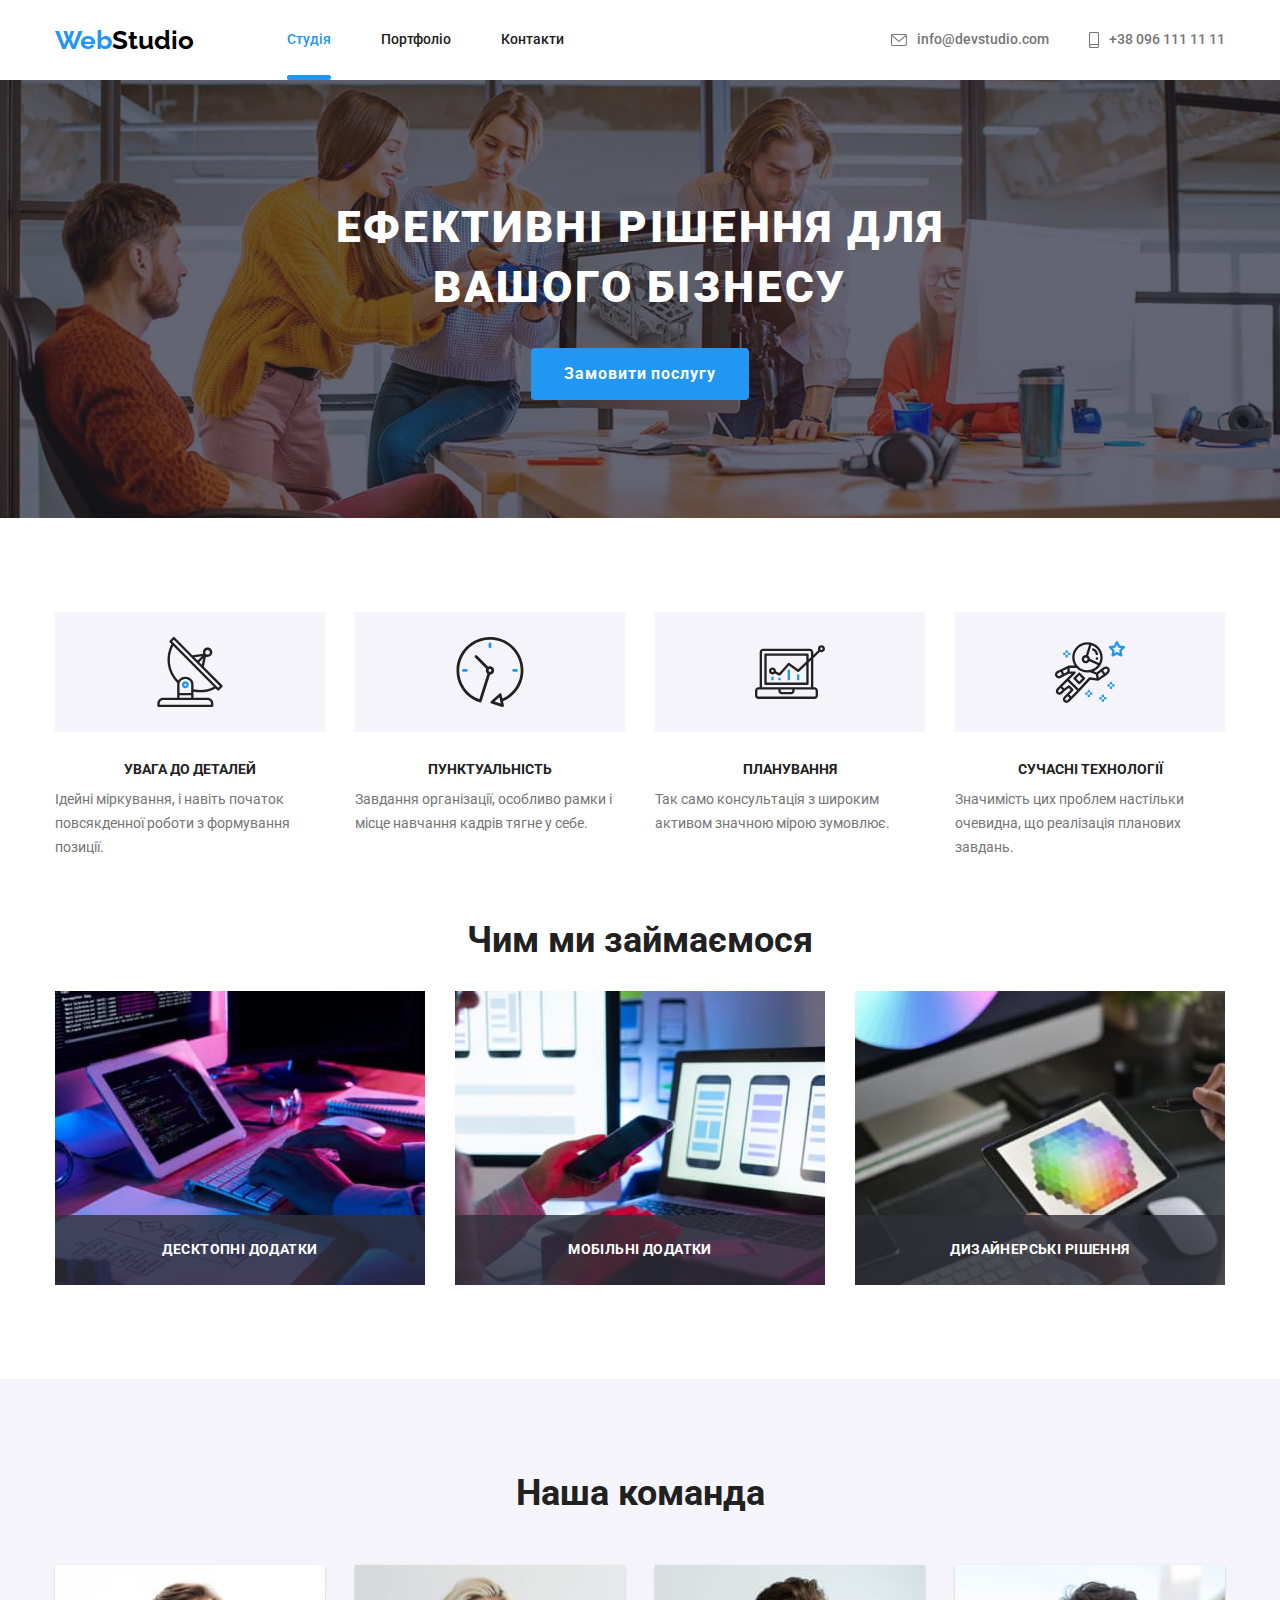
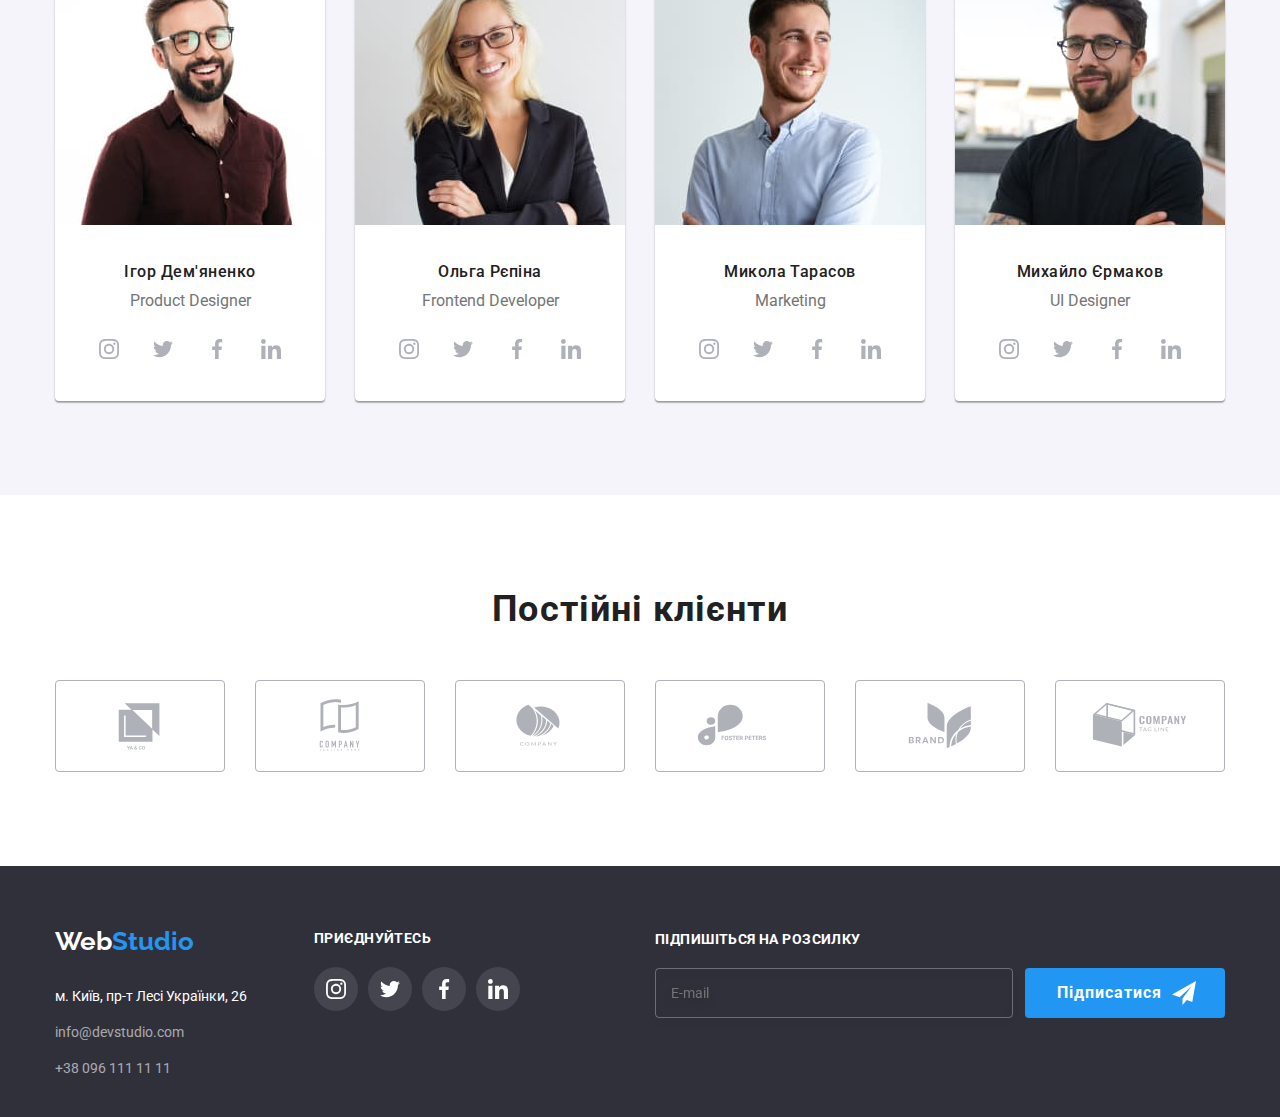
==== commit 4ee3dfae: "20" ====
--- a/index.html
+++ b/index.html
@@ -45,13 +45,15 @@
           <li class="contacts__item">
             <a href="mailto:info@devstudio.com" class="contacts__link link"
               ><svg width="16" height="12" class="contacts__icon">
-                <use href="./images/icons.svg#icon-envelope"></use></svg>info@devstudio.com</a
+                <use href="./images/icons.svg#icon-envelope"></use></svg
+              >info@devstudio.com</a
             >
           </li>
           <li class="contacts__item">
             <a href="tel:+380961111111" class="contacts__link link"
               ><svg width="10" height="16" class="contacts__icon">
-                <use href="./images/icons.svg#icon-smartphone"></use></svg>+38 096 111 11 11</a
+                <use href="./images/icons.svg#icon-smartphone"></use></svg
+              >+38 096 111 11 11</a
             >
           </li>
         </ul>
@@ -168,49 +170,48 @@
           <h2 class="work-directions__title">Чим ми займаємося</h2>
           <ul class="work-directions__list list">
             <li class="work-directions__item">
-              
-                <img
-                  srcset="
-                    ./images/work-directions-img-1-1x.jpg 1x,
-                    ./images/work-directions-img-1-2x.jpg 2x
-                  "
-                  src="./images/img-1.jpg"
-                  alt="Людина працює на планшеті та ПК"
-                  width="370"
-                  height="294"
-                />
+              <img
+                srcset="
+                  ./images/work-directions-img-1-1x.jpg 1x,
+                  ./images/work-directions-img-1-2x.jpg 2x
+                "
+                src="./images/img-1.jpg"
+                alt="Людина працює на планшеті та ПК"
+                width="370"
+                height="294"
+              />
 
               <div class="work-directions__description-container">
                 <p class="work-directions__description">Десктопні додатки</p>
               </div>
             </li>
             <li class="work-directions__item">
-              
-                <img
-                  srcset="./images/work-directions-img-2-1x.jpg, ./images/work-directions-img-2-2x.jpg
-                       "
-                       src="./images/img-2.jpg"
-                  alt="Людина працює на ноутбуці та телефоні"
-                  width="370"
-                  height="294"
-                />
-              
+              <img
+                srcset="
+                  ./images/work-directions-img-2-1x.jpg,
+                  ./images/work-directions-img-2-2x.jpg
+                "
+                src="./images/img-2.jpg"
+                alt="Людина працює на ноутбуці та телефоні"
+                width="370"
+                height="294"
+              />
 
               <div class="work-directions__description-container">
                 <p class="work-directions__description">Мобільні додатки</p>
               </div>
             </li>
             <li class="work-directions__item">
-            
-                <img
-                  srcset="./images/work-directions-img-3-1x.jpg 1x,
-                   ./images/work-directions-img-3-2x.jpg 2x"
-                   ser="./images/img-3.jpg"
-                  alt="Людина тримає у руках планшет"
-                  width="370"
-                  height="294"
-                />
-             
+              <img
+                srcset="
+                  ./images/work-directions-img-3-1x.jpg 1x,
+                  ./images/work-directions-img-3-2x.jpg 2x
+                "
+                ser="./images/img-3.jpg"
+                alt="Людина тримає у руках планшет"
+                width="370"
+                height="294"
+              />
 
               <div class="work-directions__description-container">
                 <p class="work-directions__description">Дизайнерські рішення</p>
@@ -251,7 +252,7 @@
 
                 <img
                   srcset="
-                     ./images/covorker-card-mob-1-1x.jpg 1x,
+                    ./images/covorker-card-mob-1-1x.jpg 1x,
                     ./images/covorker-card-mob-1-2x.jpg 2x
                   "
                   class="covorker-card__img"
@@ -325,10 +326,10 @@
                     ./images/covorker-card-mob-2-2x.jpg 2x
                   "
                   class="covorker-card__img"
-                src="./images/img-5.jpg"
-                alt="Frontend Developer"
-                width="270"
-                height="260"
+                  src="./images/img-5.jpg"
+                  alt="Frontend Developer"
+                  width="270"
+                  height="260"
                 />
               </picture>
 
@@ -366,7 +367,6 @@
               </ul>
             </li>
             <li class="covorker-card">
-
               <picture>
                 <source
                   srcset="
@@ -396,13 +396,13 @@
                     ./images/covorker-card-mob-3-2x.jpg 2x
                   "
                   class="covorker-card__img"
-                src="./images/img-6.jpg"
-                alt="Marketing"
-                width="270"
-                height="260"
+                  src="./images/img-6.jpg"
+                  alt="Marketing"
+                  width="270"
+                  height="260"
                 />
               </picture>
-            
+
               <h3 class="covorker-card__name">Микола Тарасов</h3>
               <p lang="en" class="covorker-card__profession">Marketing</p>
               <ul class="soc-list list">
@@ -437,8 +437,7 @@
               </ul>
             </li>
             <li class="covorker-card">
-
- <picture>
+              <picture>
                 <source
                   srcset="
                     ./images/covorker-card-desk-4-1x.jpg 1x,
@@ -463,18 +462,17 @@
 
                 <img
                   srcset="
-                   ./images/covorker-card-mob-4-1x.jpg 1x,
+                    ./images/covorker-card-mob-4-1x.jpg 1x,
                     ./images/covorker-card-mob-4-2x.jpg 2x
                   "
                   class="covorker-card__img"
-                src="./images/img-7.jpg"
-                alt="UI Designer"
-                width="270"
-                height="260"
+                  src="./images/img-7.jpg"
+                  alt="UI Designer"
+                  width="270"
+                  height="260"
                 />
               </picture>
 
-             
               <h3 class="covorker-card__name">Михайло Єрмаков</h3>
               <p lang="en" class="covorker-card__profession">UI Designer</p>
               <ul class="soc-list list">
--- a/css/main.min.css
+++ b/css/main.min.css
@@ -1 +1 @@
-.body{background-color:#fff;color:#757575;font-family:"Roboto",sans-serif;font-size:14px;font-weight:400;line-height:1.71;letter-spacing:.03}.work-target__title,.team__title{color:#212121;font-size:36px;font-weight:700;line-height:1.16;text-align:center}p{margin:0}.list{padding:0;margin:0;list-style:none}.link{text-decoration:none}.address{font-style:normal}.section{padding-top:94px;padding-bottom:94px}.backdrop--is-hidden{opacity:0;visibility:hidden;pointer-events:none}.container{margin-left:auto;margin-right:auto;width:100%;height:100%;padding-left:15px;padding-right:15px}@media screen and (min-width: 480px){.container{width:480px}}@media screen and (min-width: 768px){.container{width:768px}}@media screen and (min-width: 1200px){.container{width:1200px}}.logo{display:block;margin-top:16px;margin-bottom:16px;color:#000;font-family:"Raleway";font-size:26px;font-weight:700;line-height:1.19}.footer .logo{color:#fff}.header .logo__second-part-inscription,.footer .logo__second-part-inscription{color:#2196f3}.footer .logo{margin-top:0px}.header{background-color:#fff}.header__container{display:-webkit-box;display:-ms-flexbox;display:flex;-webkit-box-align:center;-ms-flex-align:center;align-items:center}.heder-portfolio{border-bottom:1px solid #ececec}.mobile-menu{position:fixed;width:100vw;height:100vh;background-color:#fff;top:0px;left:0px;right:0px;z-index:9999}.header__menu-button{border:1px solid rgba(0,0,0,0);background-color:rgba(0,0,0,0);margin-left:auto;margin-top:10px;margin-bottom:10px;padding:0px;color:#2196f3}@media screen and (min-width: 768px){.header__menu-button{display:none}}.header__menu-button:hover,.header__menu-button:focus{fill:currentColor}.mobile-menu__button-close{position:absolute;top:10px;right:15px;border:1px solid rgba(0,0,0,0);background-color:rgba(0,0,0,0);padding:0px;color:#2196f3}.mobile-menu__button-close:hover,.mobile-menu__button-close:focus{fill:currentColor}.mobile-menu-position{display:-webkit-box;display:-ms-flexbox;display:flex;-webkit-box-orient:vertical;-webkit-box-direction:normal;-ms-flex-direction:column;flex-direction:column;height:100vh;-webkit-box-pack:justify;-ms-flex-pack:justify;justify-content:space-between;padding-top:48px;padding-bottom:48px}.mobile-menu__list{margin-left:25px;margin-top:40px}.mobile-menu__link:hover,.mobile-menu__link:focus{color:#2196f3}.mobile-menu__link{font-family:"Roboto";font-style:normal;font-weight:500;font-size:40px;line-height:1.18;letter-spacing:.02em;color:#212121;display:inline-block;margin-bottom:32px}.mobile-menu__link:not(:last-child){margin-bottom:32px}.mobile-menu__contacts{margin-left:25px;margin-bottom:60px}.mobile-menu__mob-num-link{font-family:"Roboto";font-style:normal;font-weight:500;font-size:34px;line-height:1.18;letter-spacing:.02em;display:inline-block;color:#2196f3;margin-bottom:32px}.mobile-menu__email-link{font-family:"Roboto";font-style:normal;font-weight:500;font-size:24px;line-height:28px;letter-spacing:.02em;color:#757575}.mobile-menu__soc-list{display:-webkit-box;display:-ms-flexbox;display:flex;direction:row;margin-left:25px;padding-left:0px;margin-top:64px}.mobile-menu__soc-item{position:relative}.mobile-menu__soc-item:not(:last-child){margin-right:20px}.mobile-menu__soc-link{font-family:"Roboto";font-style:normal;font-weight:500;font-size:16px;line-height:1.22;letter-spacing:.02em;color:#2196f3}.soc-inst::after,.soc-twit::after,.soc-face::after{content:"";width:1px;height:22px;display:block;position:absolute;right:-10px;top:0px;background-color:rgba(33,33,33,.2)}.navigation{display:none}@media screen and (min-width: 768px){.navigation{display:contents}}.navigation__list{display:-webkit-box;display:-ms-flexbox;display:flex;margin-left:93px;color:#212121;font-size:14px;font-weight:500;line-height:1.14;letter-spacing:.02}.navigation__item:not(:last-child){margin-right:50px}.navigation__link{-webkit-transition:color 250ms cubic-bezier(0.4, 0, 0.2, 1);transition:color 250ms cubic-bezier(0.4, 0, 0.2, 1);display:block;padding-top:32px;padding-bottom:32px;color:inherit}.navigation__link:hover,.navigation__link:focus{color:#2196f3}.navigation__link--active{position:relative;color:#2196f3}.navigation__link--active::after{content:"";position:absolute;left:0;bottom:0;display:block;width:100%;height:5px;border-radius:2px;background-color:#2196f3}.contacts{margin-left:auto;display:none}@media screen and (min-width: 768px){.contacts{display:-webkit-box;display:-ms-flexbox;display:flex;-ms-flex-wrap:wrap;flex-wrap:wrap;-webkit-box-orient:vertical;-webkit-box-direction:normal;-ms-flex-direction:column;flex-direction:column;margin-top:21px;margin-bottom:21px}}@media screen and (min-width: 1200px){.contacts{display:-webkit-box;display:-ms-flexbox;display:flex;-ms-flex-wrap:nowrap;flex-wrap:nowrap;-webkit-box-orient:horizontal;-webkit-box-direction:normal;-ms-flex-direction:row;flex-direction:row;margin-top:32px;margin-bottom:32px}}.contacts__item+.contacts__item{margin-left:50px}@media screen and (min-width: 768px){.contacts__item+.contacts__item{margin-left:0px;margin-top:10px}}@media screen and (min-width: 1200px){.contacts__item+.contacts__item{margin-left:40px;margin-top:0px}}.contacts__link{-webkit-transition:color 250ms cubic-bezier(0.4, 0, 0.2, 1);transition:color 250ms cubic-bezier(0.4, 0, 0.2, 1);width:100%;height:100%;display:-webkit-inline-box;display:-ms-inline-flexbox;display:inline-flex;-webkit-box-pack:center;-ms-flex-pack:center;justify-content:center;-webkit-box-align:center;-ms-flex-align:center;align-items:center;padding-top:32px;padding-bottom:32px;color:inherit;font-size:14px;font-weight:500;line-height:1.14;letter-spacing:.02}.contacts__link:hover,.contacts__link:focus{color:#2196f3}@media screen and (min-width: 768px)and (max-width: 1199px){.contacts__link{padding-top:0px;padding-bottom:0px;-webkit-box-pack:start;-ms-flex-pack:start;justify-content:flex-start}}.contacts__icon{margin-right:10px;fill:currentColor}.contacts__icon:hover,.contacts__icon:focus{color:#2196f3}.hero{text-align:center;padding-top:118px;padding-bottom:118px;background-color:#c4c4c4;background-image:-webkit-gradient(linear, left top, left bottom, from(rgba(47, 48, 58, 0.4)), to(rgba(47, 48, 58, 0.4))),url(../../../images/header-mob.jpg);background-image:linear-gradient(rgba(47, 48, 58, 0.4), rgba(47, 48, 58, 0.4)),url(../../../images/header-mob.jpg);background-repeat:no-repeat;background-size:cover;background-position:center;max-width:1600px;margin:auto}@media(min-device-pixel-ratio: 2),(-webkit-min-device-pixel-ratio: 2),(min-resolution: 192dpi),(min-resolution: 2dppx){.hero{background-image:-webkit-gradient(linear, left top, left bottom, from(rgba(47, 48, 58, 0.4)), to(rgba(47, 48, 58, 0.4))),url(../../../images/header-mob-2x.jpg);background-image:linear-gradient(rgba(47, 48, 58, 0.4), rgba(47, 48, 58, 0.4)),url(../../../images/header-mob-2x.jpg)}}@media screen and (min-width: 768px){.hero{background-image:-webkit-gradient(linear, left top, left bottom, from(rgba(47, 48, 58, 0.4)), to(rgba(47, 48, 58, 0.4))),url(../../../images/header-tab.jpg);background-image:linear-gradient(rgba(47, 48, 58, 0.4), rgba(47, 48, 58, 0.4)),url(../../../images/header-tab.jpg)}}@media screen and (min-width: 768px)and (min-device-pixel-ratio: 2),screen and (min-width: 768px)and (-webkit-min-device-pixel-ratio: 2),screen and (min-width: 768px)and (min-resolution: 192dpi),screen and (min-width: 768px)and (min-resolution: 2dppx){.hero{background-image:-webkit-gradient(linear, left top, left bottom, from(rgba(47, 48, 58, 0.4)), to(rgba(47, 48, 58, 0.4))),url(../../../images/header-tab-2x.jpg);background-image:linear-gradient(rgba(47, 48, 58, 0.4), rgba(47, 48, 58, 0.4)),url(../../../images/header-tab-2x.jpg)}}@media screen and (min-width: 1200px){.hero{background-image:-webkit-gradient(linear, left top, left bottom, from(rgba(47, 48, 58, 0.4)), to(rgba(47, 48, 58, 0.4))),url(../images/hero.jpg);background-image:linear-gradient(rgba(47, 48, 58, 0.4), rgba(47, 48, 58, 0.4)),url(../images/hero.jpg)}}@media screen and (min-width: 1200px)and (min-device-pixel-ratio: 2),screen and (min-width: 1200px)and (-webkit-min-device-pixel-ratio: 2),screen and (min-width: 1200px)and (min-resolution: 192dpi),screen and (min-width: 1200px)and (min-resolution: 2dppx){.hero{background-image:-webkit-gradient(linear, left top, left bottom, from(rgba(47, 48, 58, 0.4)), to(rgba(47, 48, 58, 0.4))),url(../../../images/header-desk-2x.jpg);background-image:linear-gradient(rgba(47, 48, 58, 0.4), rgba(47, 48, 58, 0.4)),url(../../../images/header-desk-2x.jpg)}}.hero__title{max-width:360px;margin-left:auto;margin-right:auto;margin-top:0;margin-bottom:30px;color:#fff;font-size:26px;font-weight:900;line-height:1.62;letter-spacing:.06em;text-transform:uppercase;text-align:center}@media screen and (min-width: 1200px){.hero__title{font-size:44px;font-weight:900;line-height:1.36;letter-spacing:.06em;max-width:696px}}.hero__button{border-radius:4px;padding:10px 32px;min-width:200px;min-height:50px;border:1px solid rgba(0,0,0,0);color:#fff;background-color:#2196f3;font-family:inherit;font-size:16px;font-weight:700;line-height:1.88;letter-spacing:.06em;text-align:center;cursor:pointer}.advantages{padding-top:60px;padding-bottom:60px}@media screen and (min-width: 1200px){.advantages{padding-top:94px}}@media screen and (min-width: 768px){.advantages__list{display:-webkit-box;display:-ms-flexbox;display:flex;-ms-flex-wrap:wrap;flex-wrap:wrap;-webkit-box-pack:center;-ms-flex-pack:center;justify-content:center}}.advantages__item{margin-bottom:30px}@media screen and (min-width: 768px){.advantages__item{width:calc((100% - 30px)/2)}.advantages__item:nth-child(2n+1){margin-right:30px}.advantages__item:nth-last-child(-n+2){margin-bottom:0px}}@media screen and (min-width: 1200px){.advantages__item{width:calc((100% - 90px)/4);margin-bottom:0px}.advantages__item:not(:last-child){margin-right:30px}}.advantages__item::before{display:block;width:100%;content:"";height:120px;margin-bottom:30px;background-color:#f5f4fa;background-repeat:no-repeat;background-position:center}.advantages__item--add-img-antenna::before{background-image:url(../images/antenna.svg)}.advantages__item--add-img-clock::before{background-image:url(../images/clock.svg)}.advantages__item--add-img-diagram::before{background-image:url(../images/diagram.svg)}.advantages__item--add-img-astronaut::before{background-image:url(../images/astronaut.svg)}.advantages__title{margin-top:0;margin-bottom:10px;text-align:center;color:#212121;font-size:14px;font-weight:700;line-height:1.14;letter-spacing:.02;text-transform:uppercase}.advantages__description{font-size:14px;font-weight:400;line-height:1.71;letter-spacing:.02;color:#757575}@media screen and (max-width: 1199px){.work-directions{display:none}}.work-directions__title{font-size:36px;font-weight:700;line-height:1.16;letter-spacing:.03;text-align:center;color:#212121}.work-directions__list{display:-webkit-box;display:-ms-flexbox;display:flex}.work-directions__item{position:relative;margin-top:0;margin-bottom:0;height:294px}.work-directions__item:not(:last-child){margin-right:30px}.work-directions__description-container{position:absolute;right:0;bottom:0;width:100%;min-height:70px;background-color:rgba(47,48,58,.8)}.work-directions__description{text-align:center;margin-top:27px;margin-bottom:27px;font-size:14px;font-weight:700;line-height:1.14;letter-spacing:.03em;text-transform:uppercase;color:#fff}.team{background-color:#f5f4fa;padding-top:60px;padding-bottom:60px}@media screen and (min-width: 768px){.team-list{display:-webkit-box;display:-ms-flexbox;display:flex;-ms-flex-wrap:wrap;flex-wrap:wrap}}.covorker-card{margin-bottom:30px;background:#fff;-webkit-box-shadow:0px 1px 3px rgba(0,0,0,.12),0px 1px 1px rgba(0,0,0,.14),0px 2px 1px rgba(0,0,0,.2);box-shadow:0px 1px 3px rgba(0,0,0,.12),0px 1px 1px rgba(0,0,0,.14),0px 2px 1px rgba(0,0,0,.2);border-radius:0px 0px 4px 4px}@media screen and (min-width: 768px){.covorker-card{max-width:calc((100% - 30px)/2)}.covorker-card:nth-child(2n+1){margin-right:30px}.covorker-card:nth-last-child(-n+2){margin-bottom:0px}}@media screen and (min-width: 1200px){.covorker-card{max-width:calc((100% - 90px)/4);margin-bottom:0px}.covorker-card:not(:last-child){margin-right:30px}}.team__title{margin-top:0;margin-bottom:50px}.covorker-card__img{width:100%;height:auto;margin-bottom:30px}.covorker-card__name{margin-top:0;margin-bottom:10px;color:#212121;text-align:center;font-size:16px;font-weight:500;line-height:1.18;letter-spacing:.03em}.covorker-card__profession{margin-top:0;margin-bottom:16px;font-size:16px;line-height:1.18;text-align:center}.soc-list{display:-webkit-box;display:-ms-flexbox;display:flex;-webkit-box-pack:center;-ms-flex-pack:center;justify-content:center;-webkit-box-align:center;-ms-flex-align:center;align-items:center;margin-bottom:30px}.soc-list__item{width:44px;height:44px}.soc-list__item:not(:last-child){margin-right:10px}.soc-list__link{-webkit-transition:color 250ms cubic-bezier(0.4, 0, 0.2, 1),background-color 250ms cubic-bezier(0.4, 0, 0.2, 1);transition:color 250ms cubic-bezier(0.4, 0, 0.2, 1),background-color 250ms cubic-bezier(0.4, 0, 0.2, 1);display:-webkit-box;display:-ms-flexbox;display:flex;width:100%;height:100%;border-radius:50%;-webkit-box-pack:center;-ms-flex-pack:center;justify-content:center;-webkit-box-align:center;-ms-flex-align:center;align-items:center;color:#afb1b8}.soc-list__link:hover{background-color:#2196f3;color:#fff}.soc-list__icon{fill:currentColor}.clients{padding-top:94px;padding-bottom:94px}.client-list{display:-webkit-box;display:-ms-flexbox;display:flex;-ms-flex-wrap:wrap;flex-wrap:wrap;-webkit-box-pack:center;-ms-flex-pack:center;justify-content:center;-webkit-box-align:center;-ms-flex-align:center;align-items:center}.clients__title{margin-top:0;margin-bottom:50px;font-size:36px;font-weight:700;line-height:1.16;letter-spacing:.03em;text-align:center;color:#212121}.client-card{margin-bottom:30px;margin-right:30px;width:calc((100% - 30px)/2);height:92px}.client-card:nth-last-child(-n+2){margin-bottom:0px}@media screen and (max-width: 767px){.client-card:nth-child(2n){margin-right:0px}}@media screen and (min-width: 768px){.client-card{width:calc((100% - 60px)/3)}.client-card:nth-child(3n+3){margin-right:0px}.client-card:nth-last-child(-n+3){margin-bottom:0px}}@media screen and (min-width: 1200px){.client-card{width:calc((100% - 150px)/6)}.client-card:not(:last-child){margin-right:30px;margin-bottom:0px}}.client-card__link{-webkit-transition:color 250ms cubic-bezier(0.4, 0, 0.2, 1),border-color 250ms cubic-bezier(0.4, 0, 0.2, 1);transition:color 250ms cubic-bezier(0.4, 0, 0.2, 1),border-color 250ms cubic-bezier(0.4, 0, 0.2, 1);display:-webkit-box;display:-ms-flexbox;display:flex;border:1px solid #afb1b8;border-radius:4px;width:100%;height:100%;-webkit-box-pack:center;-ms-flex-pack:center;justify-content:center;-webkit-box-align:center;-ms-flex-align:center;align-items:center;color:#afb1b8}.client-card__link:hover,.client-card__link:focus{color:#2196f3;border-color:#2196f3}.client-card__svg{fill:currentColor}.footer{padding-top:60px;padding-bottom:60px;background-color:#2f303a}@media screen and (min-width: 1200px){.footer{height:251px}}@media screen and (min-width: 1200px){.footer__position{display:-webkit-box;display:-ms-flexbox;display:flex}}.address{text-align:center}@media screen and (min-width: 768px){.address{display:-webkit-box;display:-ms-flexbox;display:flex}}@media screen and (min-width: 768px)and (max-width: 1199px){.address{padding-left:60px;padding-right:74px}}@media screen and (min-width: 1200px){.address{text-align:start;margin-right:auto}}@media screen and (min-width: 768px){.adress__container{margin-right:auto}}@media screen and (min-width: 1200px){.adress__container{margin-right:67px}}.address__logo{display:inline-block;padding-top:0;padding-bottom:0;margin-bottom:28px}.address-inf__phisical{display:inline-block;margin-bottom:12px;color:#fff}.address-inf__mail{display:inline-block;margin-bottom:12px}.address-inf__phisical,.address-inf__mail,.address-inf__tel{-webkit-transition:color 250ms cubic-bezier(0.4, 0, 0.2, 1);transition:color 250ms cubic-bezier(0.4, 0, 0.2, 1)}.address-inf__phisical:hover,.address-inf__phisical:focus,.address-inf__mail:hover,.address-inf__mail:focus,.address-inf__tel:hover,.address-inf__tel:focus{color:#2196f3}.address-inf__mail,.address-inf__tel{color:rgba(255,255,255,.6)}.address-inf__phisical-mail-tel{-webkit-transition:color 250ms cubic-bezier(0.4, 0, 0.2, 1);transition:color 250ms cubic-bezier(0.4, 0, 0.2, 1)}.soc-links-list{display:-webkit-box;display:-ms-flexbox;display:flex;-webkit-box-pack:center;-ms-flex-pack:center;justify-content:center;-webkit-box-align:center;-ms-flex-align:center;align-items:center}.soc-links-container__title{padding-top:5px;margin-top:60px;margin-bottom:20px;font-size:14px;font-weight:700;line-height:1.14;letter-spacing:.03em;text-transform:uppercase;color:#fff}@media screen and (min-width: 768px){.soc-links-container__title{margin-top:0px}}.soc-links-list__item{width:44px;height:44px}.soc-links-list__item:not(:last-child){margin-right:10px}.soc-links-list__link{display:-webkit-box;display:-ms-flexbox;display:flex;-webkit-box-pack:center;-ms-flex-pack:center;justify-content:center;-webkit-box-align:center;-ms-flex-align:center;align-items:center;width:100%;height:100%;border-radius:50%;color:#fff;background-color:rgba(255,255,255,.1);-webkit-transition:background-color 250ms cubic-bezier(0.4, 0, 0.2, 1);transition:background-color 250ms cubic-bezier(0.4, 0, 0.2, 1)}.soc-links-list__link:hover{background-color:#2196f3}.soc-links-list__icon{fill:currentColor}.sign{text-align:center}.sign__title{margin-top:60px;margin-bottom:20px;font-size:14px;font-weight:700;line-height:1.16;letter-spacing:.03em;text-transform:uppercase;color:#fff}@media screen and (min-width: 1200px){.sign__title{margin-top:5px;text-align:start}}@media screen and (min-width: 1200px){.sign__form{position:relative;display:-webkit-box;display:-ms-flexbox;display:flex}}.sign__input{border:1px solid rgba(255,255,255,.3);border-radius:4px;-webkit-filter:drop-shadow(0px 4px 4px rgba(0, 0, 0, 0.15));filter:drop-shadow(0px 4px 4px rgba(0, 0, 0, 0.15));background-color:rgba(0,0,0,0);-webkit-box-sizing:inherit;box-sizing:inherit;min-height:48px;padding:16px 15px;width:100%;margin-bottom:20px}@media screen and (min-width: 480px){.sign__input{width:450px}}@media screen and (min-width: 1200px){.sign__input{width:358px;margin-bottom:0px}}.sign__button{margin-left:auto;margin-right:auto;padding-left:28px;min-width:200px;min-height:50px;background-color:#2196f3;border:4px solid rgba(0,0,0,0);border-radius:4px;font-size:16px;font-weight:700;line-height:1.88;letter-spacing:.06em;color:#fff;display:-webkit-box;display:-ms-flexbox;display:flex;-webkit-box-align:center;-ms-flex-align:center;align-items:center}@media screen and (min-width: 1200px){.sign__button{margin-left:12px}}.sign__icon{margin-left:10px}.backdrop{position:fixed;top:0;left:0;width:100%;height:100%;opacity:1;-webkit-transition:opacity 250ms cubic-bezier(0.4, 0, 0.2, 1),visibility 250ms cubic-bezier(0.4, 0, 0.2, 1);transition:opacity 250ms cubic-bezier(0.4, 0, 0.2, 1),visibility 250ms cubic-bezier(0.4, 0, 0.2, 1);background-color:rgba(0,0,0,.2)}.backdrop.backdrop--is-hidden .modal{-webkit-transform:translate(-50%, -50%) scale(0.9);transform:translate(-50%, -50%) scale(0.9);opacity:0}.modal{position:absolute;top:50%;left:50%;width:450px;height:609px;padding:40px 40px;border-radius:4px;background-color:#fff;-webkit-box-shadow:0px 1px 3px rgba(0,0,0,.12),0px 1px 1px rgba(0,0,0,.14),0px 2px 1px rgba(0,0,0,.2);box-shadow:0px 1px 3px rgba(0,0,0,.12),0px 1px 1px rgba(0,0,0,.14),0px 2px 1px rgba(0,0,0,.2);-webkit-transform:scale(1) translate(-50%, -50%);transform:scale(1) translate(-50%, -50%);-webkit-transition:-webkit-transform 250ms cubic-bezier(0.4, 0, 0.2, 1),-webkit-box-shadow 250ms cubic-bezier(0.4, 0, 0.2, 1);transition:-webkit-transform 250ms cubic-bezier(0.4, 0, 0.2, 1),-webkit-box-shadow 250ms cubic-bezier(0.4, 0, 0.2, 1);transition:transform 250ms cubic-bezier(0.4, 0, 0.2, 1),box-shadow 250ms cubic-bezier(0.4, 0, 0.2, 1);transition:transform 250ms cubic-bezier(0.4, 0, 0.2, 1),box-shadow 250ms cubic-bezier(0.4, 0, 0.2, 1),-webkit-transform 250ms cubic-bezier(0.4, 0, 0.2, 1),-webkit-box-shadow 250ms cubic-bezier(0.4, 0, 0.2, 1)}@media screen and (min-width: 768px){.modal{width:528px;height:581px}}.modal__button-close{display:-webkit-box;display:-ms-flexbox;display:flex;position:absolute;top:8px;right:8px;-webkit-box-pack:center;-ms-flex-pack:center;justify-content:center;-webkit-box-align:center;-ms-flex-align:center;align-items:center;width:30px;height:30px;padding:0;border:1px solid rgba(0,0,0,.1);border-radius:50%;background-color:#fff;fill:#000;-webkit-transition:fill 250ms cubic-bezier(0.4, 0, 0.2, 1);transition:fill 250ms cubic-bezier(0.4, 0, 0.2, 1)}.modal__button-close:hover{fill:#2196f3}.modal__title{font-size:20px;font-weight:700;line-height:1.15;letter-spacing:.03em;text-align:center;margin-top:0;margin-bottom:12px;color:#212121}.form__field{position:relative;display:-webkit-box;display:-ms-flexbox;display:flex;-webkit-box-orient:vertical;-webkit-box-direction:normal;-ms-flex-direction:column;flex-direction:column;margin-bottom:10px}.form__input{padding:15px 42px;border:1px solid rgba(33,33,33,.2);border-radius:4px;height:40px;-webkit-transition:border-color 250ms cubic-bezier(0.4, 0, 0.2, 1);transition:border-color 250ms cubic-bezier(0.4, 0, 0.2, 1)}.form__label{margin-bottom:4px;font-size:12px;font-weight:400;line-height:1.16;letter-spacing:.01em;color:#757575}.form__icon{position:absolute;top:50%;left:12px;-webkit-transform:translateY(0, -50%);transform:translateY(0, -50%);-webkit-transition:color 250ms cubic-bezier(0.4, 0, 0.2, 1);transition:color 250ms cubic-bezier(0.4, 0, 0.2, 1)}.form__input:focus+.form__icon,.form__input:hover+.form__icon{color:#2196f3}.form__textarea{outline:none;padding:12px 16px;margin-bottom:10px;border:1px solid rgba(33,33,33,.2);min-width:370px;min-height:120px;-webkit-transition:border-color 250ms cubic-bezier(0.4, 0, 0.2, 1);transition:border-color 250ms cubic-bezier(0.4, 0, 0.2, 1);resize:none}.form__textarea::-webkit-input-placeholder{font-size:12px;font-weight:400;line-height:1.16;letter-spacing:.01em;color:rgba(117,117,117,.5)}.form__textarea::-moz-placeholder{font-size:12px;font-weight:400;line-height:1.16;letter-spacing:.01em;color:rgba(117,117,117,.5)}.form__textarea:-ms-input-placeholder{font-size:12px;font-weight:400;line-height:1.16;letter-spacing:.01em;color:rgba(117,117,117,.5)}.form__textarea::-ms-input-placeholder{font-size:12px;font-weight:400;line-height:1.16;letter-spacing:.01em;color:rgba(117,117,117,.5)}.form__textarea::placeholder{font-size:12px;font-weight:400;line-height:1.16;letter-spacing:.01em;color:rgba(117,117,117,.5)}.form__textarea:focus{outline:none;border:1px solid #2196f3;border-radius:4px}@media screen and (min-width: 768){.form__textarea{min-width:448px;min-height:120px}}.form__checkbox-field{display:-webkit-box;display:-ms-flexbox;display:flex;-webkit-box-align:center;-ms-flex-align:center;align-items:center;margin-bottom:30px}.form__checkbox{margin-right:8px}.form__button{display:block;padding:10px 52px;margin-left:auto;margin-right:auto;min-width:200px;background:#2196f3;border-radius:4px;border:none;-webkit-box-shadow:0px 4px 4px rgba(0,0,0,.15);box-shadow:0px 4px 4px rgba(0,0,0,.15);cursor:pointer;font-size:16px;font-weight:700;line-height:1.88;letter-spacing:.06em;color:#fff}.form__checkbox-label{display:-webkit-inline-box;display:-ms-inline-flexbox;display:inline-flex;-webkit-box-align:center;-ms-flex-align:center;align-items:center;font-size:12px;line-height:1.16px;color:#757575}.form__checkbox{position:absolute;width:1px;height:1px;margin:-1px;border:0;padding:0;clip:rect(0 0 0 0);overflow:hidden}.form__checkbox-icon{display:inline-block;width:16px;height:16px;margin-right:8px;border:2px solid #212121;border-radius:2px;-webkit-transition:border 2000ms linear;transition:border 2000ms linear}.form__checkbox:checked+.form__checkbox-icon{border:#2196f3;background-image:url("../images/icon-check.svg");background-size:contain;background-origin:border-box}.form__link{margin-left:5px;color:#2196f3}.form__input:focus{outline:none;border:1px solid #2196f3;border-radius:4px}.form__svg{fill:currentColor}.navigation{display:none}@media screen and (min-width: 768px){.navigation{display:contents}}.navigation__list{display:-webkit-box;display:-ms-flexbox;display:flex;margin-left:93px;color:#212121;font-size:14px;font-weight:500;line-height:1.14;letter-spacing:.02}.navigation__item:not(:last-child){margin-right:50px}.navigation__link{-webkit-transition:color 250ms cubic-bezier(0.4, 0, 0.2, 1);transition:color 250ms cubic-bezier(0.4, 0, 0.2, 1);display:block;padding-top:32px;padding-bottom:32px;color:inherit}.navigation__link:hover,.navigation__link:focus{color:#2196f3}.navigation__link--active{position:relative;color:#2196f3}.navigation__link--active::after{content:"";position:absolute;left:0;bottom:0;display:block;width:100%;height:5px;border-radius:2px;background-color:#2196f3}.contacts{margin-left:auto;display:none}@media screen and (min-width: 768px){.contacts{display:-webkit-box;display:-ms-flexbox;display:flex;-ms-flex-wrap:wrap;flex-wrap:wrap;-webkit-box-orient:vertical;-webkit-box-direction:normal;-ms-flex-direction:column;flex-direction:column;margin-top:21px;margin-bottom:21px}}@media screen and (min-width: 1200px){.contacts{display:-webkit-box;display:-ms-flexbox;display:flex;-ms-flex-wrap:nowrap;flex-wrap:nowrap;-webkit-box-orient:horizontal;-webkit-box-direction:normal;-ms-flex-direction:row;flex-direction:row;margin-top:32px;margin-bottom:32px}}.contacts__item+.contacts__item{margin-left:50px}@media screen and (min-width: 768px){.contacts__item+.contacts__item{margin-left:0px;margin-top:10px}}@media screen and (min-width: 1200px){.contacts__item+.contacts__item{margin-left:40px;margin-top:0px}}.contacts__link{-webkit-transition:color 250ms cubic-bezier(0.4, 0, 0.2, 1);transition:color 250ms cubic-bezier(0.4, 0, 0.2, 1);width:100%;height:100%;display:-webkit-inline-box;display:-ms-inline-flexbox;display:inline-flex;-webkit-box-pack:center;-ms-flex-pack:center;justify-content:center;-webkit-box-align:center;-ms-flex-align:center;align-items:center;padding-top:32px;padding-bottom:32px;color:inherit;font-size:14px;font-weight:500;line-height:1.14;letter-spacing:.02}.contacts__link:hover,.contacts__link:focus{color:#2196f3}@media screen and (min-width: 768px)and (max-width: 1199px){.contacts__link{padding-top:0px;padding-bottom:0px;-webkit-box-pack:start;-ms-flex-pack:start;justify-content:flex-start}}.contacts__icon{margin-right:10px;fill:currentColor}.contacts__icon:hover,.contacts__icon:focus{color:#2196f3}.filter-nav{display:-webkit-box;display:-ms-flexbox;display:flex;-webkit-box-pack:center;-ms-flex-pack:center;justify-content:center;margin-bottom:34px}.filter-nav__item:not(:last-child){margin-right:8px}.filter-nav__button{-webkit-transition:color 250ms cubic-bezier(0.4, 0, 0.2, 1),background-color 250ms cubic-bezier(0.4, 0, 0.2, 1);transition:color 250ms cubic-bezier(0.4, 0, 0.2, 1),background-color 250ms cubic-bezier(0.4, 0, 0.2, 1);display:inline-block;padding:6px 22px;border-radius:4px;border:1px solid rgba(0,0,0,0);min-width:73px;color:#212121;font-family:inherit;font-size:16px;font-weight:500;line-height:1.62;text-align:center;cursor:pointer}.filter-nav__button:hover,.filter-nav__button:focus{color:#fff;background-color:#2196f3}.portfolio-list{display:-webkit-box;display:-ms-flexbox;display:flex;-ms-flex-wrap:wrap;flex-wrap:wrap}.portfolio-card{-webkit-transition:-webkit-box-shadow 250ms cubic-bezier(0.4, 0, 0.2, 1);transition:-webkit-box-shadow 250ms cubic-bezier(0.4, 0, 0.2, 1);transition:box-shadow 250ms cubic-bezier(0.4, 0, 0.2, 1);transition:box-shadow 250ms cubic-bezier(0.4, 0, 0.2, 1), -webkit-box-shadow 250ms cubic-bezier(0.4, 0, 0.2, 1);width:calc((100% - 60px)/3);background:#fff}.portfolio-card:not(:nth-child(3n)){margin-right:30px}.portfolio-card:not(:nth-last-child(-n+3)){margin-bottom:30px}.portfolio-card:hover,.portfolio-card:focus{-webkit-box-shadow:0px 1px 1px rgba(0,0,0,.12),0px 4px 4px rgba(0,0,0,.06),1px 4px 6px rgba(0,0,0,.16);box-shadow:0px 1px 1px rgba(0,0,0,.12),0px 4px 4px rgba(0,0,0,.06),1px 4px 6px rgba(0,0,0,.16)}.portfolio-card__inf-container{border-left:1px solid #eee;border-right:1px solid #eee;border-bottom:1px solid #eee}.portfolio-card__img{display:block}.portfolio-card__title{padding-top:20px;margin-top:0;margin-bottom:4px;margin-left:24px;color:#212121;font-size:18px;font-weight:700;line-height:2;letter-spacing:.06em}.portfolio-card__project-description{font-size:16px;font-weight:400;line-height:1.87;letter-spacing:.02;margin-top:0;margin-bottom:20px;margin-left:24px}.portfolio-card__img-container{position:relative;overflow:hidden}.portfolio-card__description-box{position:absolute;-webkit-transition:-webkit-transform 250ms cubic-bezier(0.4, 0, 0.2, 1);transition:-webkit-transform 250ms cubic-bezier(0.4, 0, 0.2, 1);transition:transform 250ms cubic-bezier(0.4, 0, 0.2, 1);transition:transform 250ms cubic-bezier(0.4, 0, 0.2, 1), -webkit-transform 250ms cubic-bezier(0.4, 0, 0.2, 1);padding:63px 24px;width:100%;height:100%;background-color:rgba(33,150,243,.9)}.portfolio-card:hover .portfolio-card__description-box,.portfolio-card:focus .portfolio-card__description-box{-webkit-transform:translateY(-100%);transform:translateY(-100%)}.portfolio-card__description{margin-top:0;margin-bottom:0;font-size:18px;font-weight:400;line-height:1.56;letter-spacing:.02;color:#fff}/*# sourceMappingURL=main.min.css.map */+.body{background-color:#fff;color:#757575;font-family:"Roboto",sans-serif;font-size:14px;font-weight:400;line-height:1.71;letter-spacing:.03}.work-target__title,.team__title{color:#212121;font-size:36px;font-weight:700;line-height:1.16;text-align:center}p{margin:0}.list{padding:0;margin:0;list-style:none}.link{text-decoration:none}.address{font-style:normal}.section{padding-top:94px;padding-bottom:94px}.backdrop--is-hidden{opacity:0;visibility:hidden;pointer-events:none}.container{margin-left:auto;margin-right:auto;width:100%;height:100%;padding-left:15px;padding-right:15px}@media screen and (min-width: 480px){.container{width:480px}}@media screen and (min-width: 768px){.container{width:768px}}@media screen and (min-width: 1200px){.container{width:1200px}}.logo{display:block;margin-top:16px;margin-bottom:16px;color:#000;font-family:"Raleway";font-size:26px;font-weight:700;line-height:1.19}.footer .logo{color:#fff}.header .logo__second-part-inscription,.footer .logo__second-part-inscription{color:#2196f3}.footer .logo{margin-top:0px}.header{background-color:#fff}.header__container{display:-webkit-box;display:-ms-flexbox;display:flex;-webkit-box-align:center;-ms-flex-align:center;align-items:center}.heder-portfolio{border-bottom:1px solid #ececec}.mobile-menu{position:fixed;width:100vw;height:100vh;background-color:#fff;top:0px;left:0px;right:0px;z-index:9999}.header__menu-button{border:1px solid rgba(0,0,0,0);background-color:rgba(0,0,0,0);margin-left:auto;margin-top:10px;margin-bottom:10px;padding:0px;color:#2196f3}@media screen and (min-width: 768px){.header__menu-button{display:none}}.header__menu-button:hover,.header__menu-button:focus{fill:currentColor}.mobile-menu__button-close{position:absolute;top:10px;right:15px;border:1px solid rgba(0,0,0,0);background-color:rgba(0,0,0,0);padding:0px;color:#2196f3}.mobile-menu__button-close:hover,.mobile-menu__button-close:focus{fill:currentColor}.mobile-menu-position{display:-webkit-box;display:-ms-flexbox;display:flex;-webkit-box-orient:vertical;-webkit-box-direction:normal;-ms-flex-direction:column;flex-direction:column;height:100vh;-webkit-box-pack:justify;-ms-flex-pack:justify;justify-content:space-between;padding-top:48px;padding-bottom:48px}.mobile-menu__list{margin-left:25px;margin-top:40px}.mobile-menu__link:hover,.mobile-menu__link:focus{color:#2196f3}.mobile-menu__link{font-family:"Roboto";font-style:normal;font-weight:500;font-size:40px;line-height:1.18;letter-spacing:.02em;color:#212121;display:inline-block;margin-bottom:32px}.mobile-menu__link:not(:last-child){margin-bottom:32px}.mobile-menu__contacts{margin-left:25px;margin-bottom:60px}.mobile-menu__mob-num-link{font-family:"Roboto";font-style:normal;font-weight:500;font-size:34px;line-height:1.18;letter-spacing:.02em;display:inline-block;color:#2196f3;margin-bottom:32px}.mobile-menu__email-link{font-family:"Roboto";font-style:normal;font-weight:500;font-size:24px;line-height:28px;letter-spacing:.02em;color:#757575}.mobile-menu__soc-list{display:-webkit-box;display:-ms-flexbox;display:flex;direction:row;margin-left:25px;padding-left:0px;margin-top:64px}.mobile-menu__soc-item{position:relative}.mobile-menu__soc-item:not(:last-child){margin-right:20px}.mobile-menu__soc-link{font-family:"Roboto";font-style:normal;font-weight:500;font-size:16px;line-height:1.22;letter-spacing:.02em;color:#2196f3}.soc-inst::after,.soc-twit::after,.soc-face::after{content:"";width:1px;height:22px;display:block;position:absolute;right:-10px;top:0px;background-color:rgba(33,33,33,.2)}.navigation{display:none}@media screen and (min-width: 768px){.navigation{display:contents}}.navigation__list{display:-webkit-box;display:-ms-flexbox;display:flex;margin-left:93px;color:#212121;font-size:14px;font-weight:500;line-height:1.14;letter-spacing:.02}.navigation__item:not(:last-child){margin-right:50px}.navigation__link{-webkit-transition:color 250ms cubic-bezier(0.4, 0, 0.2, 1);transition:color 250ms cubic-bezier(0.4, 0, 0.2, 1);display:block;padding-top:32px;padding-bottom:32px;color:inherit}.navigation__link:hover,.navigation__link:focus{color:#2196f3}.navigation__link--active{position:relative;color:#2196f3}.navigation__link--active::after{content:"";position:absolute;left:0;bottom:0;display:block;width:100%;height:5px;border-radius:2px;background-color:#2196f3}.contacts{margin-left:auto;display:none}@media screen and (min-width: 768px){.contacts{display:-webkit-box;display:-ms-flexbox;display:flex;-ms-flex-wrap:wrap;flex-wrap:wrap;-webkit-box-orient:vertical;-webkit-box-direction:normal;-ms-flex-direction:column;flex-direction:column}}@media screen and (min-width: 1200px){.contacts{display:-webkit-box;display:-ms-flexbox;display:flex;-ms-flex-wrap:nowrap;flex-wrap:nowrap;-webkit-box-orient:horizontal;-webkit-box-direction:normal;-ms-flex-direction:row;flex-direction:row}}.contacts__item+.contacts__item{margin-left:50px}@media screen and (min-width: 768px){.contacts__item+.contacts__item{margin-left:0px;margin-top:10px}}@media screen and (min-width: 1200px){.contacts__item+.contacts__item{margin-left:40px;margin-top:0px}}.contacts__link{-webkit-transition:color 250ms cubic-bezier(0.4, 0, 0.2, 1);transition:color 250ms cubic-bezier(0.4, 0, 0.2, 1);width:100%;height:100%;display:-webkit-inline-box;display:-ms-inline-flexbox;display:inline-flex;-webkit-box-pack:center;-ms-flex-pack:center;justify-content:center;-webkit-box-align:center;-ms-flex-align:center;align-items:center;padding-top:32px;padding-bottom:32px;color:inherit;font-size:14px;font-weight:500;line-height:1.14;letter-spacing:.02}.contacts__link:hover,.contacts__link:focus{color:#2196f3}@media screen and (min-width: 768px)and (max-width: 1199px){.contacts__link{padding-top:0px;padding-bottom:0px;-webkit-box-pack:start;-ms-flex-pack:start;justify-content:flex-start}}.contacts__icon{margin-right:10px;fill:currentColor}.contacts__icon:hover,.contacts__icon:focus{color:#2196f3}.hero{text-align:center;padding-top:118px;padding-bottom:118px;background-color:#c4c4c4;background-image:-webkit-gradient(linear, left top, left bottom, from(rgba(47, 48, 58, 0.4)), to(rgba(47, 48, 58, 0.4))),url(..//../images/header-mob-1x.jpg);background-image:linear-gradient(rgba(47, 48, 58, 0.4), rgba(47, 48, 58, 0.4)),url(..//../images/header-mob-1x.jpg);background-repeat:no-repeat;background-size:cover;background-position:center;max-width:1600px;margin:auto}@media(min-device-pixel-ratio: 2),(-webkit-min-device-pixel-ratio: 2),(min-resolution: 192dpi),(min-resolution: 2dppx){.hero{background-image:-webkit-gradient(linear, left top, left bottom, from(rgba(47, 48, 58, 0.4)), to(rgba(47, 48, 58, 0.4))),url(..//../images/header-mob-2x.jpg);background-image:linear-gradient(rgba(47, 48, 58, 0.4), rgba(47, 48, 58, 0.4)),url(..//../images/header-mob-2x.jpg)}}@media screen and (min-width: 768px){.hero{background-image:-webkit-gradient(linear, left top, left bottom, from(rgba(47, 48, 58, 0.4)), to(rgba(47, 48, 58, 0.4))),url(..//../images/header-tab-1x.jpg);background-image:linear-gradient(rgba(47, 48, 58, 0.4), rgba(47, 48, 58, 0.4)),url(..//../images/header-tab-1x.jpg)}}@media screen and (min-width: 768px)and (min-device-pixel-ratio: 2),screen and (min-width: 768px)and (-webkit-min-device-pixel-ratio: 2),screen and (min-width: 768px)and (min-resolution: 192dpi),screen and (min-width: 768px)and (min-resolution: 2dppx){.hero{background-image:-webkit-gradient(linear, left top, left bottom, from(rgba(47, 48, 58, 0.4)), to(rgba(47, 48, 58, 0.4))),url(..//../images/header-tab-2x.jpg);background-image:linear-gradient(rgba(47, 48, 58, 0.4), rgba(47, 48, 58, 0.4)),url(..//../images/header-tab-2x.jpg)}}@media screen and (min-width: 1200px){.hero{background-image:-webkit-gradient(linear, left top, left bottom, from(rgba(47, 48, 58, 0.4)), to(rgba(47, 48, 58, 0.4))),url(..//../images/hero.jpg);background-image:linear-gradient(rgba(47, 48, 58, 0.4), rgba(47, 48, 58, 0.4)),url(..//../images/hero.jpg)}}@media screen and (min-width: 1200px)and (min-device-pixel-ratio: 2),screen and (min-width: 1200px)and (-webkit-min-device-pixel-ratio: 2),screen and (min-width: 1200px)and (min-resolution: 192dpi),screen and (min-width: 1200px)and (min-resolution: 2dppx){.hero{background-image:-webkit-gradient(linear, left top, left bottom, from(rgba(47, 48, 58, 0.4)), to(rgba(47, 48, 58, 0.4))),url(..//../images/header-desk-2x.jpg);background-image:linear-gradient(rgba(47, 48, 58, 0.4), rgba(47, 48, 58, 0.4)),url(..//../images/header-desk-2x.jpg)}}.hero__title{max-width:360px;margin-left:auto;margin-right:auto;margin-top:0;margin-bottom:30px;color:#fff;font-size:26px;font-weight:900;line-height:1.62;letter-spacing:.06em;text-transform:uppercase;text-align:center}@media screen and (min-width: 1200px){.hero__title{font-size:44px;font-weight:900;line-height:1.36;letter-spacing:.06em;max-width:696px}}.hero__button{border-radius:4px;padding:10px 32px;min-width:200px;min-height:50px;border:1px solid rgba(0,0,0,0);color:#fff;background-color:#2196f3;font-family:inherit;font-size:16px;font-weight:700;line-height:1.88;letter-spacing:.06em;text-align:center;cursor:pointer}.advantages{padding-top:60px;padding-bottom:60px}@media screen and (min-width: 1200px){.advantages{padding-top:94px}}@media screen and (min-width: 768px){.advantages__list{display:-webkit-box;display:-ms-flexbox;display:flex;-ms-flex-wrap:wrap;flex-wrap:wrap;-webkit-box-pack:center;-ms-flex-pack:center;justify-content:center}}.advantages__item{margin-bottom:30px}@media screen and (min-width: 768px){.advantages__item{width:calc((100% - 30px)/2)}.advantages__item:nth-child(2n+1){margin-right:30px}.advantages__item:nth-last-child(-n+2){margin-bottom:0px}}@media screen and (min-width: 1200px){.advantages__item{width:calc((100% - 90px)/4);margin-bottom:0px}.advantages__item:not(:last-child){margin-right:30px}}.advantages__item::before{display:block;width:100%;content:"";height:120px;margin-bottom:30px;background-color:#f5f4fa;background-repeat:no-repeat;background-position:center}.advantages__item--add-img-antenna::before{background-image:url(../images/antenna.svg)}.advantages__item--add-img-clock::before{background-image:url(../images/clock.svg)}.advantages__item--add-img-diagram::before{background-image:url(../images/diagram.svg)}.advantages__item--add-img-astronaut::before{background-image:url(../images/astronaut.svg)}.advantages__title{margin-top:0;margin-bottom:10px;text-align:center;color:#212121;font-size:14px;font-weight:700;line-height:1.14;letter-spacing:.02;text-transform:uppercase}.advantages__description{font-size:14px;font-weight:400;line-height:1.71;letter-spacing:.02;color:#757575}@media screen and (max-width: 1199px){.work-directions{display:none}}@media screen and (min-width: 1200px){.work-directions.section{padding-top:0px}}.work-directions__title{font-size:36px;font-weight:700;line-height:1.16;letter-spacing:.03;text-align:center;color:#212121}@media screen and (min-width: 1200px){.work-directions__title{margin-top:0px}}.work-directions__list{display:-webkit-box;display:-ms-flexbox;display:flex}.work-directions__item{position:relative;margin-top:0;margin-bottom:0;height:294px}.work-directions__item:not(:last-child){margin-right:30px}.work-directions__description-container{position:absolute;right:0;bottom:0;width:100%;min-height:70px;background-color:rgba(47,48,58,.8)}.work-directions__description{text-align:center;margin-top:27px;margin-bottom:27px;font-size:14px;font-weight:700;line-height:1.14;letter-spacing:.03em;text-transform:uppercase;color:#fff}.team{background-color:#f5f4fa;padding-top:60px;padding-bottom:60px}@media screen and (min-width: 1200px){.team{padding-top:94px;padding-bottom:94px}}@media screen and (min-width: 768px){.team-list{display:-webkit-box;display:-ms-flexbox;display:flex;-ms-flex-wrap:wrap;flex-wrap:wrap}}.covorker-card{margin-bottom:30px;background:#fff;-webkit-box-shadow:0px 1px 3px rgba(0,0,0,.12),0px 1px 1px rgba(0,0,0,.14),0px 2px 1px rgba(0,0,0,.2);box-shadow:0px 1px 3px rgba(0,0,0,.12),0px 1px 1px rgba(0,0,0,.14),0px 2px 1px rgba(0,0,0,.2);border-radius:0px 0px 4px 4px}@media screen and (min-width: 768px){.covorker-card{max-width:calc((100% - 30px)/2)}.covorker-card:nth-child(2n+1){margin-right:30px}.covorker-card:nth-last-child(-n+2){margin-bottom:0px}}@media screen and (min-width: 1200px){.covorker-card{max-width:calc((100% - 90px)/4);margin-bottom:0px}.covorker-card:not(:last-child){margin-right:30px}}.team__title{margin-top:0;margin-bottom:50px}.covorker-card__img{width:100%;height:auto;margin-bottom:30px}.covorker-card__name{margin-top:0;margin-bottom:10px;color:#212121;text-align:center;font-size:16px;font-weight:500;line-height:1.18;letter-spacing:.03em}.covorker-card__profession{margin-top:0;margin-bottom:16px;font-size:16px;line-height:1.18;text-align:center}.soc-list{display:-webkit-box;display:-ms-flexbox;display:flex;-webkit-box-pack:center;-ms-flex-pack:center;justify-content:center;-webkit-box-align:center;-ms-flex-align:center;align-items:center;margin-bottom:30px}.soc-list__item{width:44px;height:44px}.soc-list__item:not(:last-child){margin-right:10px}.soc-list__link{-webkit-transition:color 250ms cubic-bezier(0.4, 0, 0.2, 1),background-color 250ms cubic-bezier(0.4, 0, 0.2, 1);transition:color 250ms cubic-bezier(0.4, 0, 0.2, 1),background-color 250ms cubic-bezier(0.4, 0, 0.2, 1);display:-webkit-box;display:-ms-flexbox;display:flex;width:100%;height:100%;border-radius:50%;-webkit-box-pack:center;-ms-flex-pack:center;justify-content:center;-webkit-box-align:center;-ms-flex-align:center;align-items:center;color:#afb1b8}.soc-list__link:hover{background-color:#2196f3;color:#fff}.soc-list__icon{fill:currentColor}.clients{padding-top:60px;padding-bottom:60px}@media screen and (min-width: 1200px){.clients{padding-top:94px;padding-bottom:94px}}.client-list{display:-webkit-box;display:-ms-flexbox;display:flex;-ms-flex-wrap:wrap;flex-wrap:wrap;-webkit-box-pack:center;-ms-flex-pack:center;justify-content:center;-webkit-box-align:center;-ms-flex-align:center;align-items:center}.clients__title{margin-top:0;margin-bottom:50px;font-size:36px;font-weight:700;line-height:1.16;letter-spacing:.03em;text-align:center;color:#212121}.client-card{margin-bottom:30px;margin-right:30px;width:calc((100% - 30px)/2);height:92px}.client-card:nth-last-child(-n+2){margin-bottom:0px}@media screen and (max-width: 767px){.client-card:nth-child(2n){margin-right:0px}}@media screen and (min-width: 768px){.client-card{width:calc((100% - 60px)/3)}.client-card:nth-child(3n+3){margin-right:0px}.client-card:nth-last-child(-n+3){margin-bottom:0px}}@media screen and (min-width: 1200px){.client-card{width:calc((100% - 150px)/6)}.client-card:not(:last-child){margin-right:30px;margin-bottom:0px}}.client-card__link{-webkit-transition:color 250ms cubic-bezier(0.4, 0, 0.2, 1),border-color 250ms cubic-bezier(0.4, 0, 0.2, 1);transition:color 250ms cubic-bezier(0.4, 0, 0.2, 1),border-color 250ms cubic-bezier(0.4, 0, 0.2, 1);display:-webkit-box;display:-ms-flexbox;display:flex;border:1px solid #afb1b8;border-radius:4px;width:100%;height:100%;-webkit-box-pack:center;-ms-flex-pack:center;justify-content:center;-webkit-box-align:center;-ms-flex-align:center;align-items:center;color:#afb1b8}.client-card__link:hover,.client-card__link:focus{color:#2196f3;border-color:#2196f3}.client-card__svg{fill:currentColor}.footer{padding-top:60px;padding-bottom:60px;background-color:#2f303a}@media screen and (min-width: 1200px){.footer{height:251px}}@media screen and (min-width: 1200px){.footer__position{display:-webkit-box;display:-ms-flexbox;display:flex}}.address{text-align:center}@media screen and (min-width: 768px){.address{display:-webkit-box;display:-ms-flexbox;display:flex}}@media screen and (min-width: 768px)and (max-width: 1199px){.address{padding-left:60px;padding-right:74px}}@media screen and (min-width: 1200px){.address{text-align:start;margin-right:auto}}@media screen and (min-width: 768px){.adress__container{margin-right:auto}}@media screen and (min-width: 1200px){.adress__container{margin-right:67px}}.address__logo{display:inline-block;padding-top:0;padding-bottom:0;margin-bottom:28px}.address-inf__phisical{display:inline-block;margin-bottom:12px;color:#fff}.address-inf__mail{display:inline-block;margin-bottom:12px}.address-inf__phisical,.address-inf__mail,.address-inf__tel{-webkit-transition:color 250ms cubic-bezier(0.4, 0, 0.2, 1);transition:color 250ms cubic-bezier(0.4, 0, 0.2, 1)}.address-inf__phisical:hover,.address-inf__phisical:focus,.address-inf__mail:hover,.address-inf__mail:focus,.address-inf__tel:hover,.address-inf__tel:focus{color:#2196f3}.address-inf__mail,.address-inf__tel{color:rgba(255,255,255,.6)}.address-inf__phisical-mail-tel{-webkit-transition:color 250ms cubic-bezier(0.4, 0, 0.2, 1);transition:color 250ms cubic-bezier(0.4, 0, 0.2, 1)}.soc-links-list{display:-webkit-box;display:-ms-flexbox;display:flex;-webkit-box-pack:center;-ms-flex-pack:center;justify-content:center;-webkit-box-align:center;-ms-flex-align:center;align-items:center}.soc-links-container__title{padding-top:5px;margin-top:60px;margin-bottom:20px;font-size:14px;font-weight:700;line-height:1.14;letter-spacing:.03em;text-transform:uppercase;color:#fff}@media screen and (min-width: 768px){.soc-links-container__title{margin-top:0px}}.soc-links-list__item{width:44px;height:44px}.soc-links-list__item:not(:last-child){margin-right:10px}.soc-links-list__link{display:-webkit-box;display:-ms-flexbox;display:flex;-webkit-box-pack:center;-ms-flex-pack:center;justify-content:center;-webkit-box-align:center;-ms-flex-align:center;align-items:center;width:100%;height:100%;border-radius:50%;color:#fff;background-color:rgba(255,255,255,.1);-webkit-transition:background-color 250ms cubic-bezier(0.4, 0, 0.2, 1);transition:background-color 250ms cubic-bezier(0.4, 0, 0.2, 1)}.soc-links-list__link:hover{background-color:#2196f3}.soc-links-list__icon{fill:currentColor}.sign{text-align:center}.sign__title{margin-top:60px;margin-bottom:20px;font-size:14px;font-weight:700;line-height:1.16;letter-spacing:.03em;text-transform:uppercase;color:#fff}@media screen and (min-width: 1200px){.sign__title{margin-top:5px;text-align:start}}@media screen and (min-width: 1200px){.sign__form{position:relative;display:-webkit-box;display:-ms-flexbox;display:flex}}.sign__input{border:1px solid rgba(255,255,255,.3);border-radius:4px;-webkit-filter:drop-shadow(0px 4px 4px rgba(0, 0, 0, 0.15));filter:drop-shadow(0px 4px 4px rgba(0, 0, 0, 0.15));background-color:rgba(0,0,0,0);-webkit-box-sizing:inherit;box-sizing:inherit;min-height:48px;padding:16px 15px;width:100%;margin-bottom:20px}@media screen and (min-width: 480px){.sign__input{width:450px}}@media screen and (min-width: 1200px){.sign__input{width:358px;margin-bottom:0px}}.sign__button{margin-left:auto;margin-right:auto;padding-left:28px;min-width:200px;min-height:50px;background-color:#2196f3;border:4px solid rgba(0,0,0,0);border-radius:4px;font-size:16px;font-weight:700;line-height:1.88;letter-spacing:.06em;color:#fff;display:-webkit-box;display:-ms-flexbox;display:flex;-webkit-box-align:center;-ms-flex-align:center;align-items:center}@media screen and (min-width: 1200px){.sign__button{margin-left:12px}}.sign__icon{margin-left:10px}.backdrop{position:fixed;top:0;left:0;width:100%;height:100%;opacity:1;-webkit-transition:opacity 250ms cubic-bezier(0.4, 0, 0.2, 1),visibility 250ms cubic-bezier(0.4, 0, 0.2, 1);transition:opacity 250ms cubic-bezier(0.4, 0, 0.2, 1),visibility 250ms cubic-bezier(0.4, 0, 0.2, 1);background-color:rgba(0,0,0,.2)}.backdrop.backdrop--is-hidden .modal{-webkit-transform:translate(-50%, -50%) scale(0.9);transform:translate(-50%, -50%) scale(0.9);opacity:0}.modal{position:absolute;top:50%;left:50%;width:450px;height:609px;padding:40px 40px;border-radius:4px;background-color:#fff;-webkit-box-shadow:0px 1px 3px rgba(0,0,0,.12),0px 1px 1px rgba(0,0,0,.14),0px 2px 1px rgba(0,0,0,.2);box-shadow:0px 1px 3px rgba(0,0,0,.12),0px 1px 1px rgba(0,0,0,.14),0px 2px 1px rgba(0,0,0,.2);-webkit-transform:scale(1) translate(-50%, -50%);transform:scale(1) translate(-50%, -50%);-webkit-transition:-webkit-transform 250ms cubic-bezier(0.4, 0, 0.2, 1),-webkit-box-shadow 250ms cubic-bezier(0.4, 0, 0.2, 1);transition:-webkit-transform 250ms cubic-bezier(0.4, 0, 0.2, 1),-webkit-box-shadow 250ms cubic-bezier(0.4, 0, 0.2, 1);transition:transform 250ms cubic-bezier(0.4, 0, 0.2, 1),box-shadow 250ms cubic-bezier(0.4, 0, 0.2, 1);transition:transform 250ms cubic-bezier(0.4, 0, 0.2, 1),box-shadow 250ms cubic-bezier(0.4, 0, 0.2, 1),-webkit-transform 250ms cubic-bezier(0.4, 0, 0.2, 1),-webkit-box-shadow 250ms cubic-bezier(0.4, 0, 0.2, 1)}@media screen and (min-width: 768px){.modal{width:528px;height:581px}}.modal__button-close{display:-webkit-box;display:-ms-flexbox;display:flex;position:absolute;top:8px;right:8px;-webkit-box-pack:center;-ms-flex-pack:center;justify-content:center;-webkit-box-align:center;-ms-flex-align:center;align-items:center;width:30px;height:30px;padding:0;border:1px solid rgba(0,0,0,.1);border-radius:50%;background-color:#fff;fill:#000;-webkit-transition:fill 250ms cubic-bezier(0.4, 0, 0.2, 1);transition:fill 250ms cubic-bezier(0.4, 0, 0.2, 1)}.modal__button-close:hover{fill:#2196f3}.modal__title{font-size:20px;font-weight:700;line-height:1.15;letter-spacing:.03em;text-align:center;margin-top:0;margin-bottom:12px;color:#212121}.form__field{position:relative;display:-webkit-box;display:-ms-flexbox;display:flex;-webkit-box-orient:vertical;-webkit-box-direction:normal;-ms-flex-direction:column;flex-direction:column;margin-bottom:10px}.form__input{padding:15px 42px;border:1px solid rgba(33,33,33,.2);border-radius:4px;height:40px;-webkit-transition:border-color 250ms cubic-bezier(0.4, 0, 0.2, 1);transition:border-color 250ms cubic-bezier(0.4, 0, 0.2, 1)}.form__label{margin-bottom:4px;font-size:12px;font-weight:400;line-height:1.16;letter-spacing:.01em;color:#757575}.form__icon{position:absolute;top:50%;left:12px;-webkit-transform:translateY(0, -50%);transform:translateY(0, -50%);-webkit-transition:color 250ms cubic-bezier(0.4, 0, 0.2, 1);transition:color 250ms cubic-bezier(0.4, 0, 0.2, 1)}.form__input:focus+.form__icon,.form__input:hover+.form__icon{color:#2196f3}.form__textarea{outline:none;padding:12px 16px;margin-bottom:10px;border:1px solid rgba(33,33,33,.2);min-width:370px;min-height:120px;-webkit-transition:border-color 250ms cubic-bezier(0.4, 0, 0.2, 1);transition:border-color 250ms cubic-bezier(0.4, 0, 0.2, 1);resize:none}.form__textarea::-webkit-input-placeholder{font-size:12px;font-weight:400;line-height:1.16;letter-spacing:.01em;color:rgba(117,117,117,.5)}.form__textarea::-moz-placeholder{font-size:12px;font-weight:400;line-height:1.16;letter-spacing:.01em;color:rgba(117,117,117,.5)}.form__textarea:-ms-input-placeholder{font-size:12px;font-weight:400;line-height:1.16;letter-spacing:.01em;color:rgba(117,117,117,.5)}.form__textarea::-ms-input-placeholder{font-size:12px;font-weight:400;line-height:1.16;letter-spacing:.01em;color:rgba(117,117,117,.5)}.form__textarea::placeholder{font-size:12px;font-weight:400;line-height:1.16;letter-spacing:.01em;color:rgba(117,117,117,.5)}.form__textarea:focus{outline:none;border:1px solid #2196f3;border-radius:4px}@media screen and (min-width: 768){.form__textarea{min-width:448px;min-height:120px}}.form__checkbox-field{display:-webkit-box;display:-ms-flexbox;display:flex;-webkit-box-align:center;-ms-flex-align:center;align-items:center;margin-bottom:30px}.form__checkbox{margin-right:8px}.form__button{display:block;padding:10px 52px;margin-left:auto;margin-right:auto;min-width:200px;background:#2196f3;border-radius:4px;border:none;-webkit-box-shadow:0px 4px 4px rgba(0,0,0,.15);box-shadow:0px 4px 4px rgba(0,0,0,.15);cursor:pointer;font-size:16px;font-weight:700;line-height:1.88;letter-spacing:.06em;color:#fff}.form__checkbox-label{display:-webkit-inline-box;display:-ms-inline-flexbox;display:inline-flex;-webkit-box-align:center;-ms-flex-align:center;align-items:center;font-size:12px;line-height:1.16px;color:#757575}.form__checkbox{position:absolute;width:1px;height:1px;margin:-1px;border:0;padding:0;clip:rect(0 0 0 0);overflow:hidden}.form__checkbox-icon{display:inline-block;width:16px;height:16px;margin-right:8px;border:2px solid #212121;border-radius:2px;-webkit-transition:border 2000ms linear;transition:border 2000ms linear}.form__checkbox:checked+.form__checkbox-icon{border:#2196f3;background-image:url("../images/icon-check.svg");background-size:contain;background-origin:border-box}.form__link{margin-left:5px;color:#2196f3}.form__input:focus{outline:none;border:1px solid #2196f3;border-radius:4px}.form__svg{fill:currentColor}.navigation{display:none}@media screen and (min-width: 768px){.navigation{display:contents}}.navigation__list{display:-webkit-box;display:-ms-flexbox;display:flex;margin-left:93px;color:#212121;font-size:14px;font-weight:500;line-height:1.14;letter-spacing:.02}.navigation__item:not(:last-child){margin-right:50px}.navigation__link{-webkit-transition:color 250ms cubic-bezier(0.4, 0, 0.2, 1);transition:color 250ms cubic-bezier(0.4, 0, 0.2, 1);display:block;padding-top:32px;padding-bottom:32px;color:inherit}.navigation__link:hover,.navigation__link:focus{color:#2196f3}.navigation__link--active{position:relative;color:#2196f3}.navigation__link--active::after{content:"";position:absolute;left:0;bottom:0;display:block;width:100%;height:5px;border-radius:2px;background-color:#2196f3}.contacts{margin-left:auto;display:none}@media screen and (min-width: 768px){.contacts{display:-webkit-box;display:-ms-flexbox;display:flex;-ms-flex-wrap:wrap;flex-wrap:wrap;-webkit-box-orient:vertical;-webkit-box-direction:normal;-ms-flex-direction:column;flex-direction:column}}@media screen and (min-width: 1200px){.contacts{display:-webkit-box;display:-ms-flexbox;display:flex;-ms-flex-wrap:nowrap;flex-wrap:nowrap;-webkit-box-orient:horizontal;-webkit-box-direction:normal;-ms-flex-direction:row;flex-direction:row}}.contacts__item+.contacts__item{margin-left:50px}@media screen and (min-width: 768px){.contacts__item+.contacts__item{margin-left:0px;margin-top:10px}}@media screen and (min-width: 1200px){.contacts__item+.contacts__item{margin-left:40px;margin-top:0px}}.contacts__link{-webkit-transition:color 250ms cubic-bezier(0.4, 0, 0.2, 1);transition:color 250ms cubic-bezier(0.4, 0, 0.2, 1);width:100%;height:100%;display:-webkit-inline-box;display:-ms-inline-flexbox;display:inline-flex;-webkit-box-pack:center;-ms-flex-pack:center;justify-content:center;-webkit-box-align:center;-ms-flex-align:center;align-items:center;padding-top:32px;padding-bottom:32px;color:inherit;font-size:14px;font-weight:500;line-height:1.14;letter-spacing:.02}.contacts__link:hover,.contacts__link:focus{color:#2196f3}@media screen and (min-width: 768px)and (max-width: 1199px){.contacts__link{padding-top:0px;padding-bottom:0px;-webkit-box-pack:start;-ms-flex-pack:start;justify-content:flex-start}}.contacts__icon{margin-right:10px;fill:currentColor}.contacts__icon:hover,.contacts__icon:focus{color:#2196f3}.filter-nav{display:-webkit-box;display:-ms-flexbox;display:flex;-webkit-box-pack:center;-ms-flex-pack:center;justify-content:center;margin-bottom:34px}.filter-nav__item:not(:last-child){margin-right:8px}.filter-nav__button{-webkit-transition:color 250ms cubic-bezier(0.4, 0, 0.2, 1),background-color 250ms cubic-bezier(0.4, 0, 0.2, 1);transition:color 250ms cubic-bezier(0.4, 0, 0.2, 1),background-color 250ms cubic-bezier(0.4, 0, 0.2, 1);display:inline-block;padding:6px 22px;border-radius:4px;border:1px solid rgba(0,0,0,0);min-width:73px;color:#212121;font-family:inherit;font-size:16px;font-weight:500;line-height:1.62;text-align:center;cursor:pointer}.filter-nav__button:hover,.filter-nav__button:focus{color:#fff;background-color:#2196f3}.portfolio-list{display:-webkit-box;display:-ms-flexbox;display:flex;-ms-flex-wrap:wrap;flex-wrap:wrap}.portfolio-card{-webkit-transition:-webkit-box-shadow 250ms cubic-bezier(0.4, 0, 0.2, 1);transition:-webkit-box-shadow 250ms cubic-bezier(0.4, 0, 0.2, 1);transition:box-shadow 250ms cubic-bezier(0.4, 0, 0.2, 1);transition:box-shadow 250ms cubic-bezier(0.4, 0, 0.2, 1), -webkit-box-shadow 250ms cubic-bezier(0.4, 0, 0.2, 1);width:calc((100% - 60px)/3);background:#fff}.portfolio-card:not(:nth-child(3n)){margin-right:30px}.portfolio-card:not(:nth-last-child(-n+3)){margin-bottom:30px}.portfolio-card:hover,.portfolio-card:focus{-webkit-box-shadow:0px 1px 1px rgba(0,0,0,.12),0px 4px 4px rgba(0,0,0,.06),1px 4px 6px rgba(0,0,0,.16);box-shadow:0px 1px 1px rgba(0,0,0,.12),0px 4px 4px rgba(0,0,0,.06),1px 4px 6px rgba(0,0,0,.16)}.portfolio-card__inf-container{border-left:1px solid #eee;border-right:1px solid #eee;border-bottom:1px solid #eee}.portfolio-card__img{display:block}.portfolio-card__title{padding-top:20px;margin-top:0;margin-bottom:4px;margin-left:24px;color:#212121;font-size:18px;font-weight:700;line-height:2;letter-spacing:.06em}.portfolio-card__project-description{font-size:16px;font-weight:400;line-height:1.87;letter-spacing:.02;margin-top:0;margin-bottom:20px;margin-left:24px}.portfolio-card__img-container{position:relative;overflow:hidden}.portfolio-card__description-box{position:absolute;-webkit-transition:-webkit-transform 250ms cubic-bezier(0.4, 0, 0.2, 1);transition:-webkit-transform 250ms cubic-bezier(0.4, 0, 0.2, 1);transition:transform 250ms cubic-bezier(0.4, 0, 0.2, 1);transition:transform 250ms cubic-bezier(0.4, 0, 0.2, 1), -webkit-transform 250ms cubic-bezier(0.4, 0, 0.2, 1);padding:63px 24px;width:100%;height:100%;background-color:rgba(33,150,243,.9)}.portfolio-card:hover .portfolio-card__description-box,.portfolio-card:focus .portfolio-card__description-box{-webkit-transform:translateY(-100%);transform:translateY(-100%)}.portfolio-card__description{margin-top:0;margin-bottom:0;font-size:18px;font-weight:400;line-height:1.56;letter-spacing:.02;color:#fff}/*# sourceMappingURL=main.min.css.map */